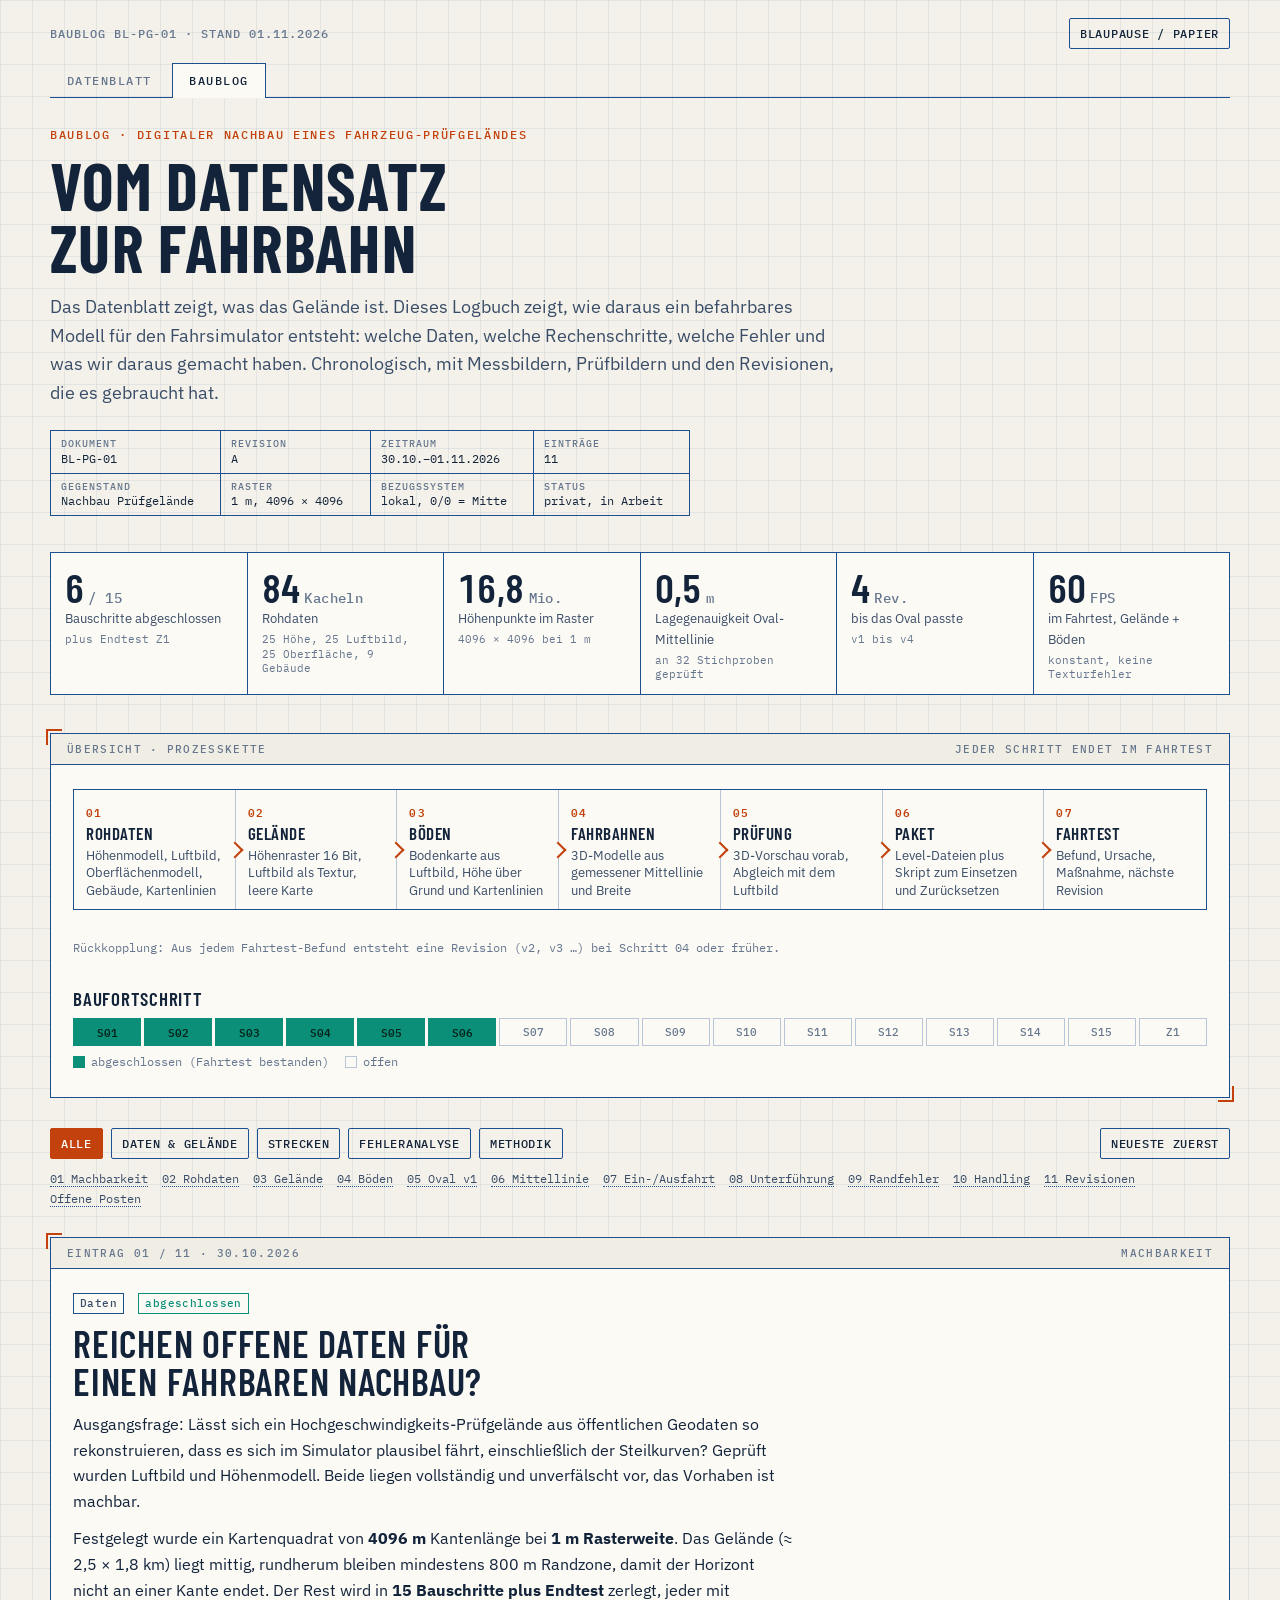
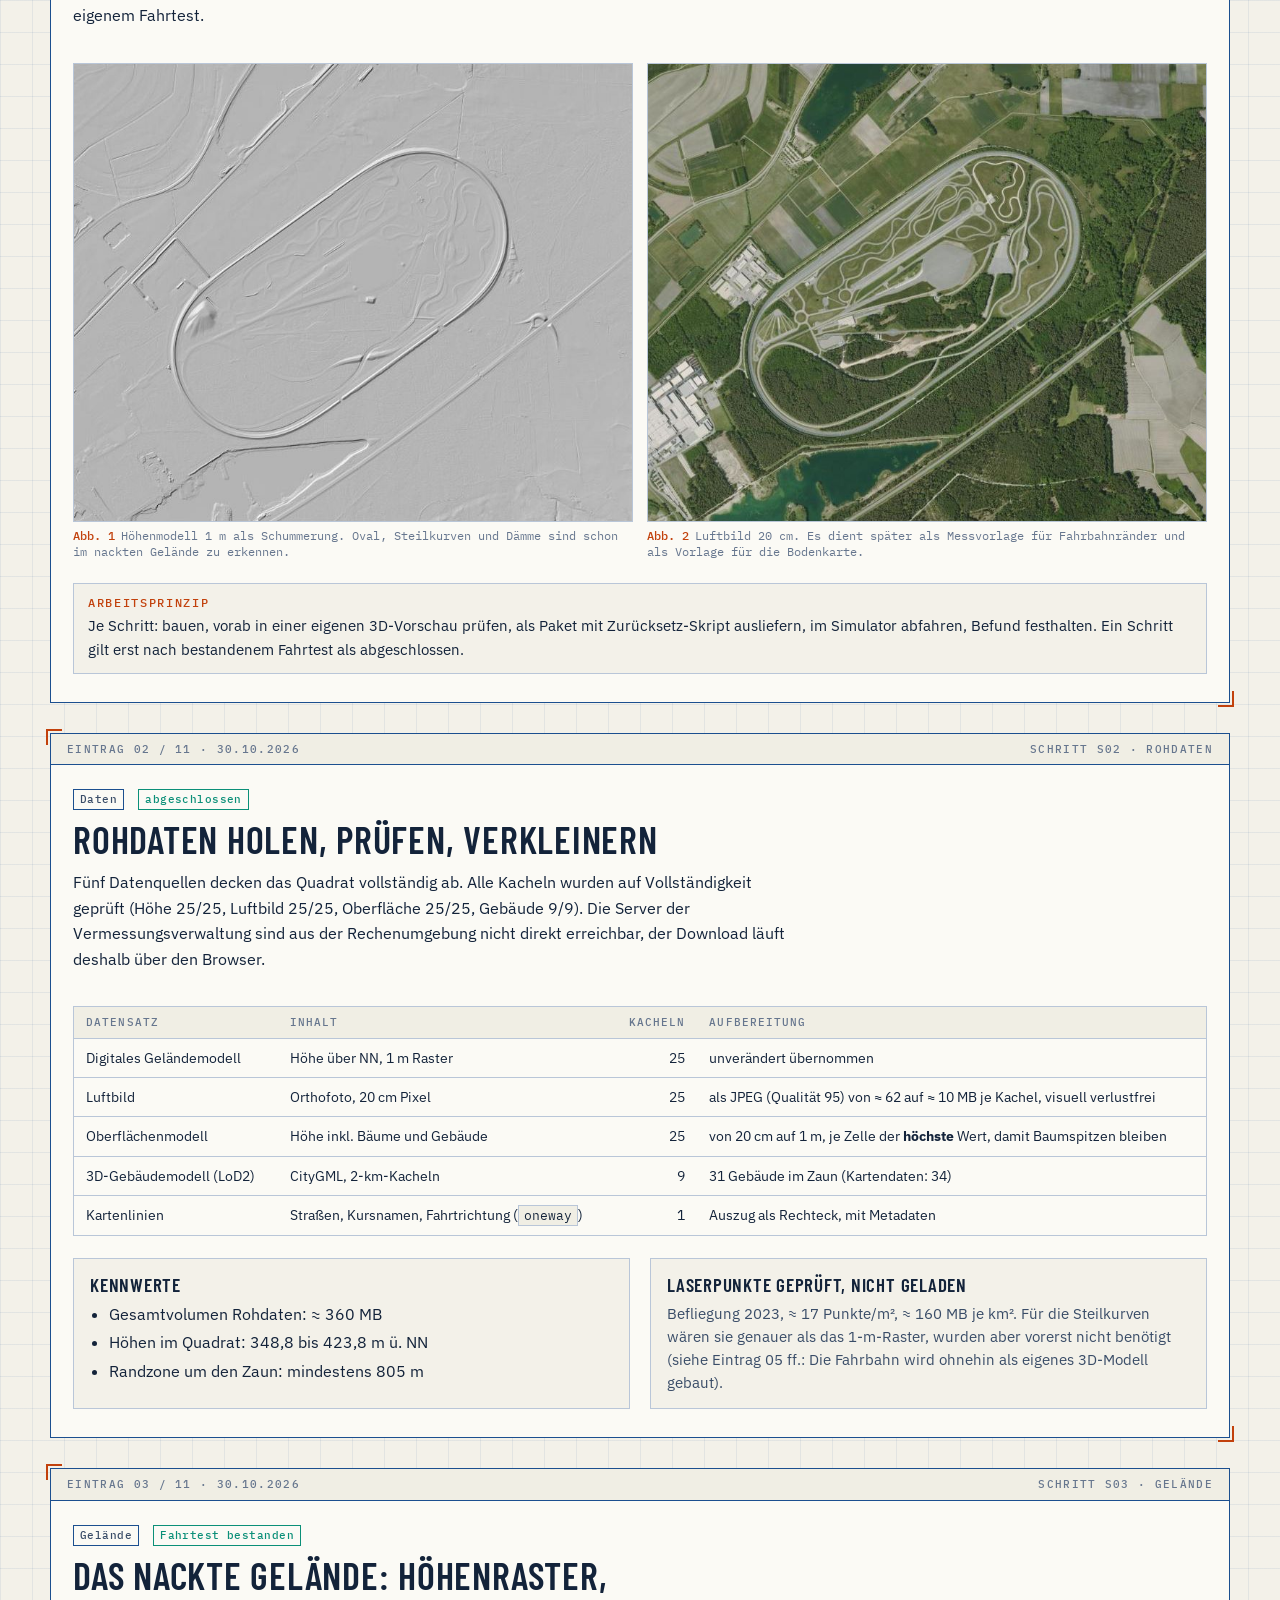
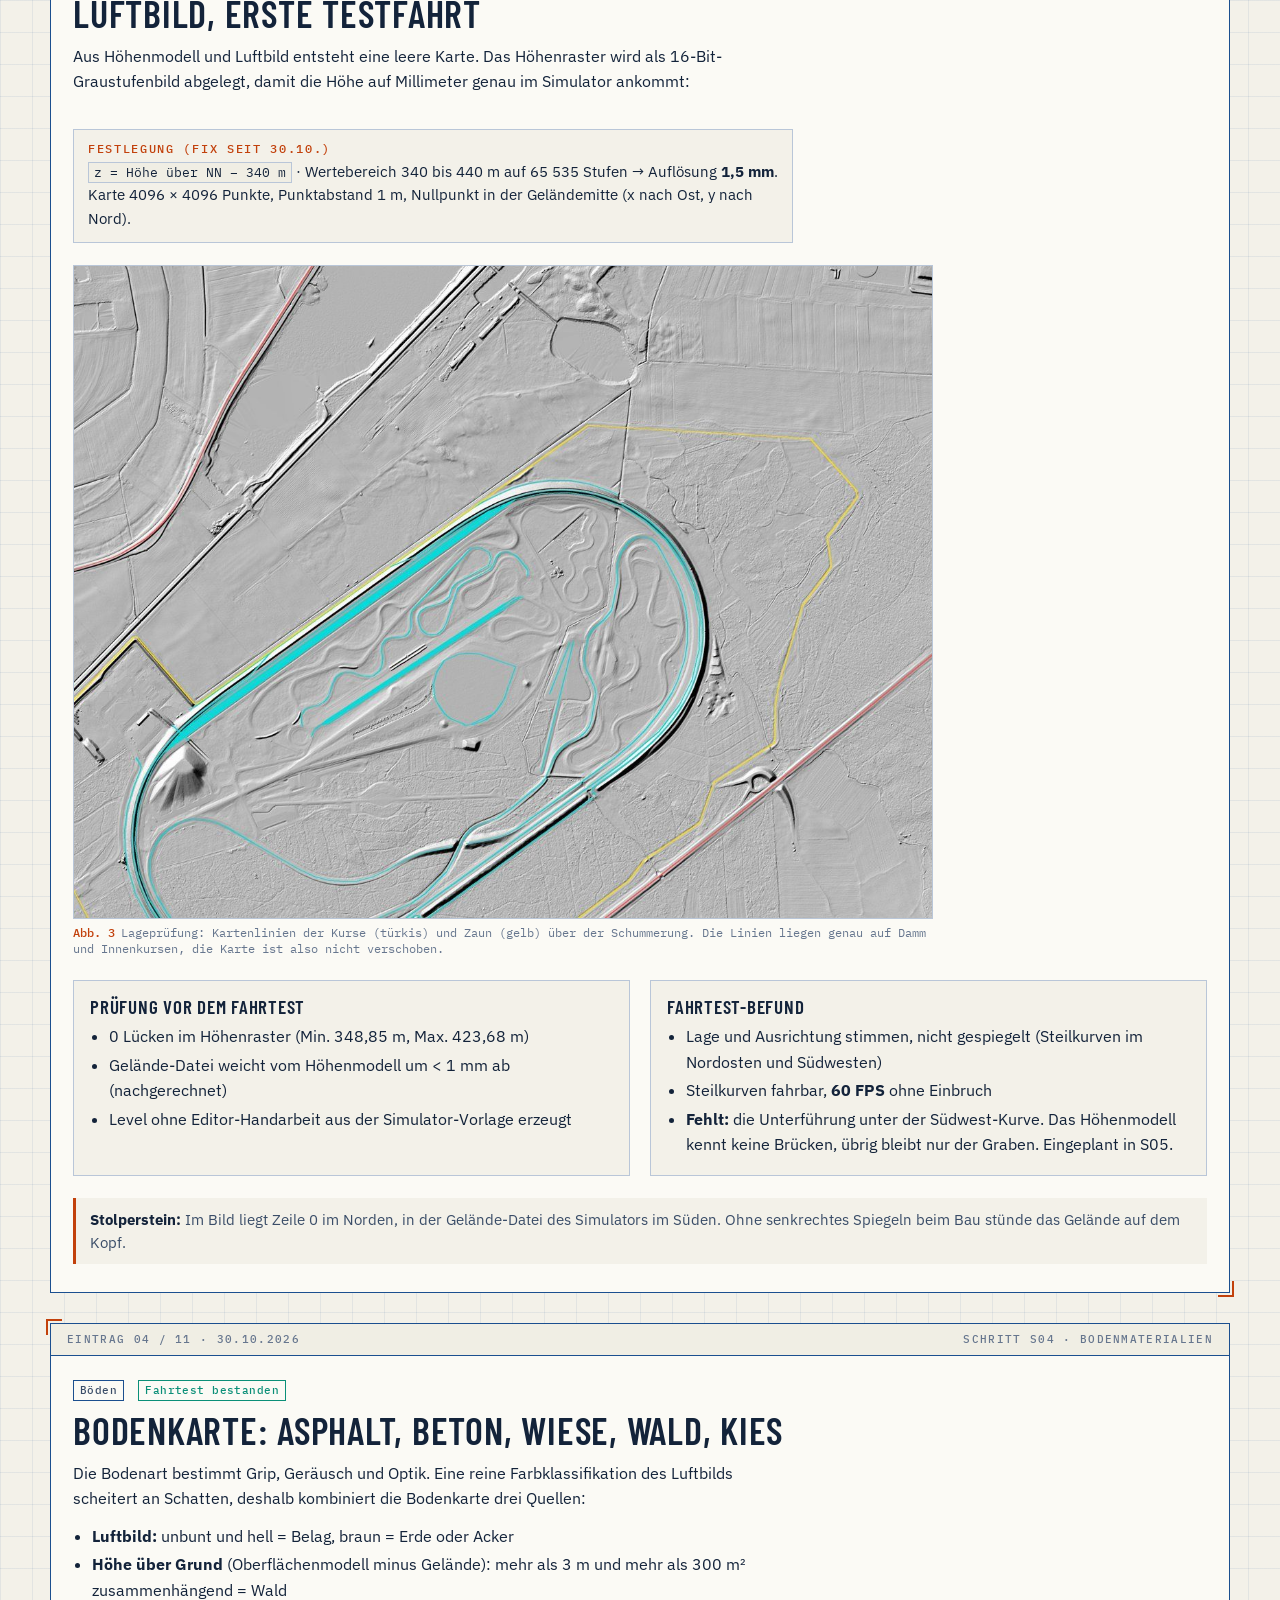
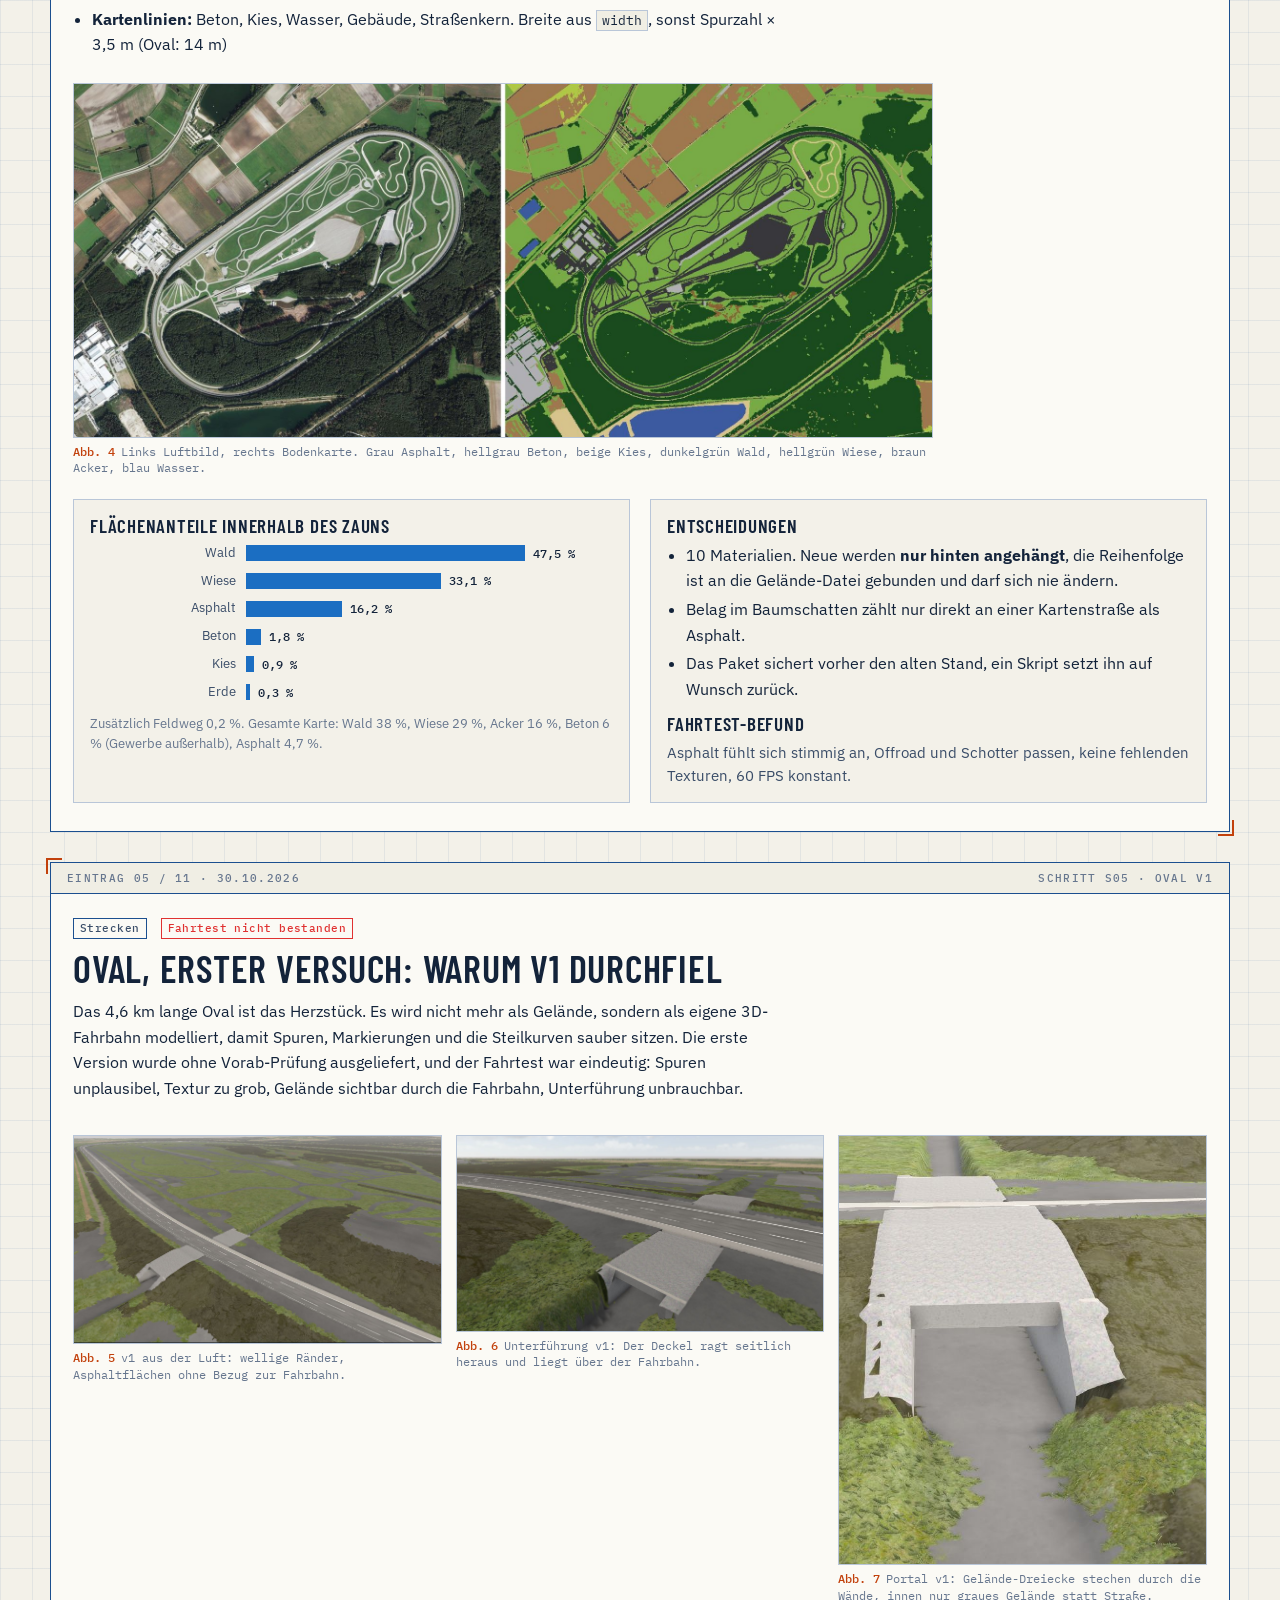
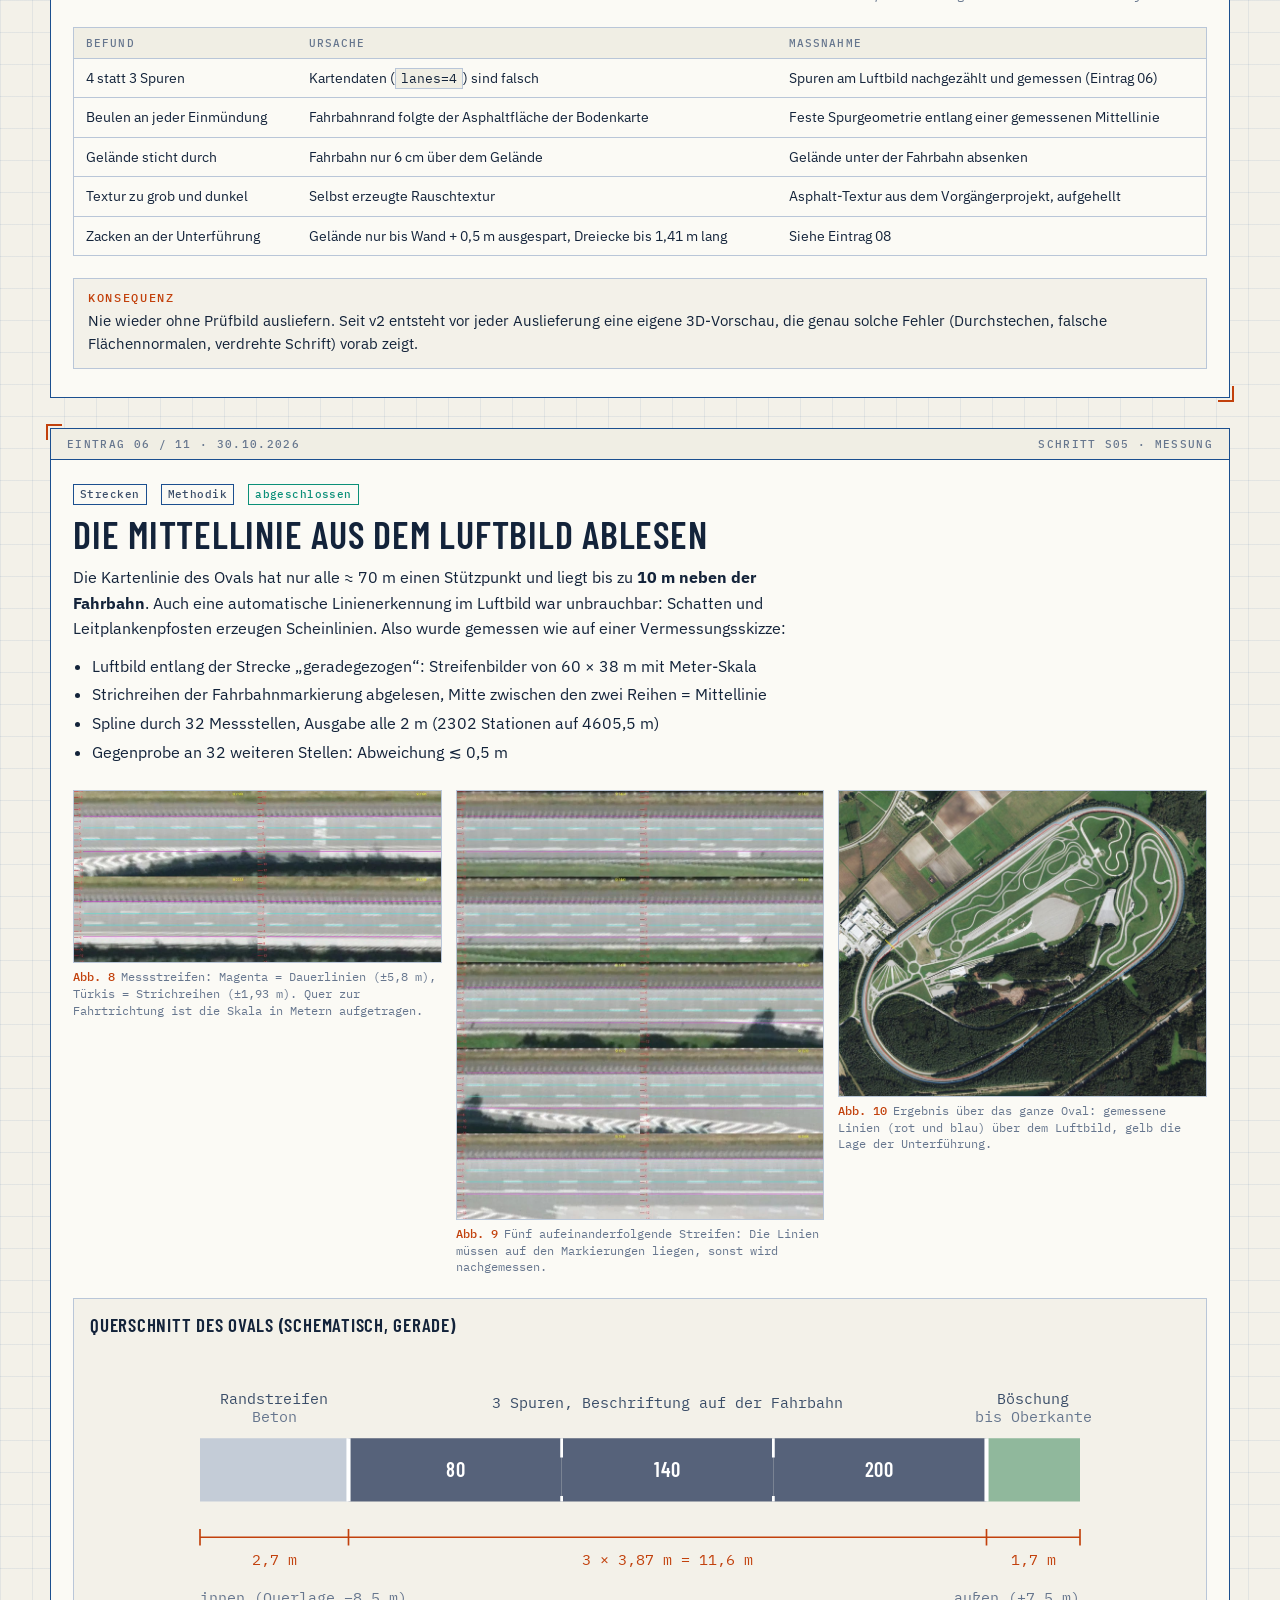
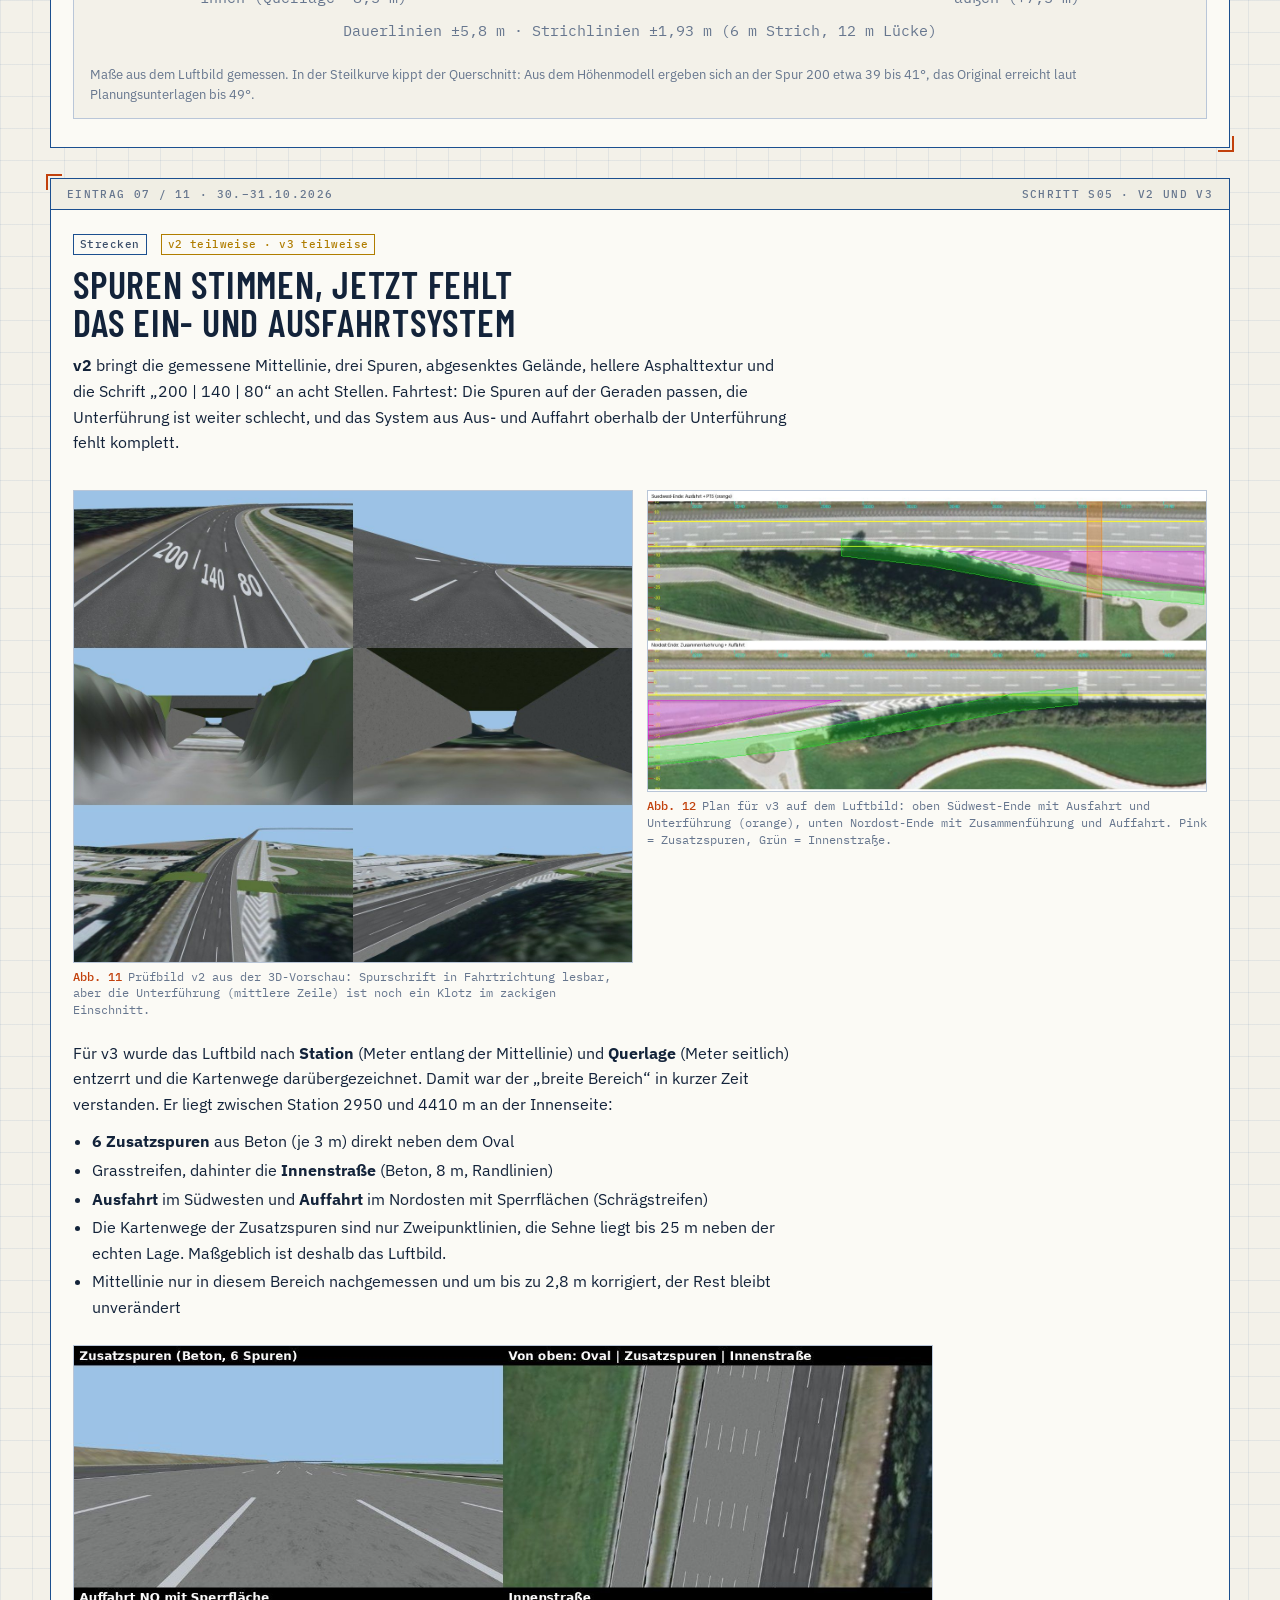
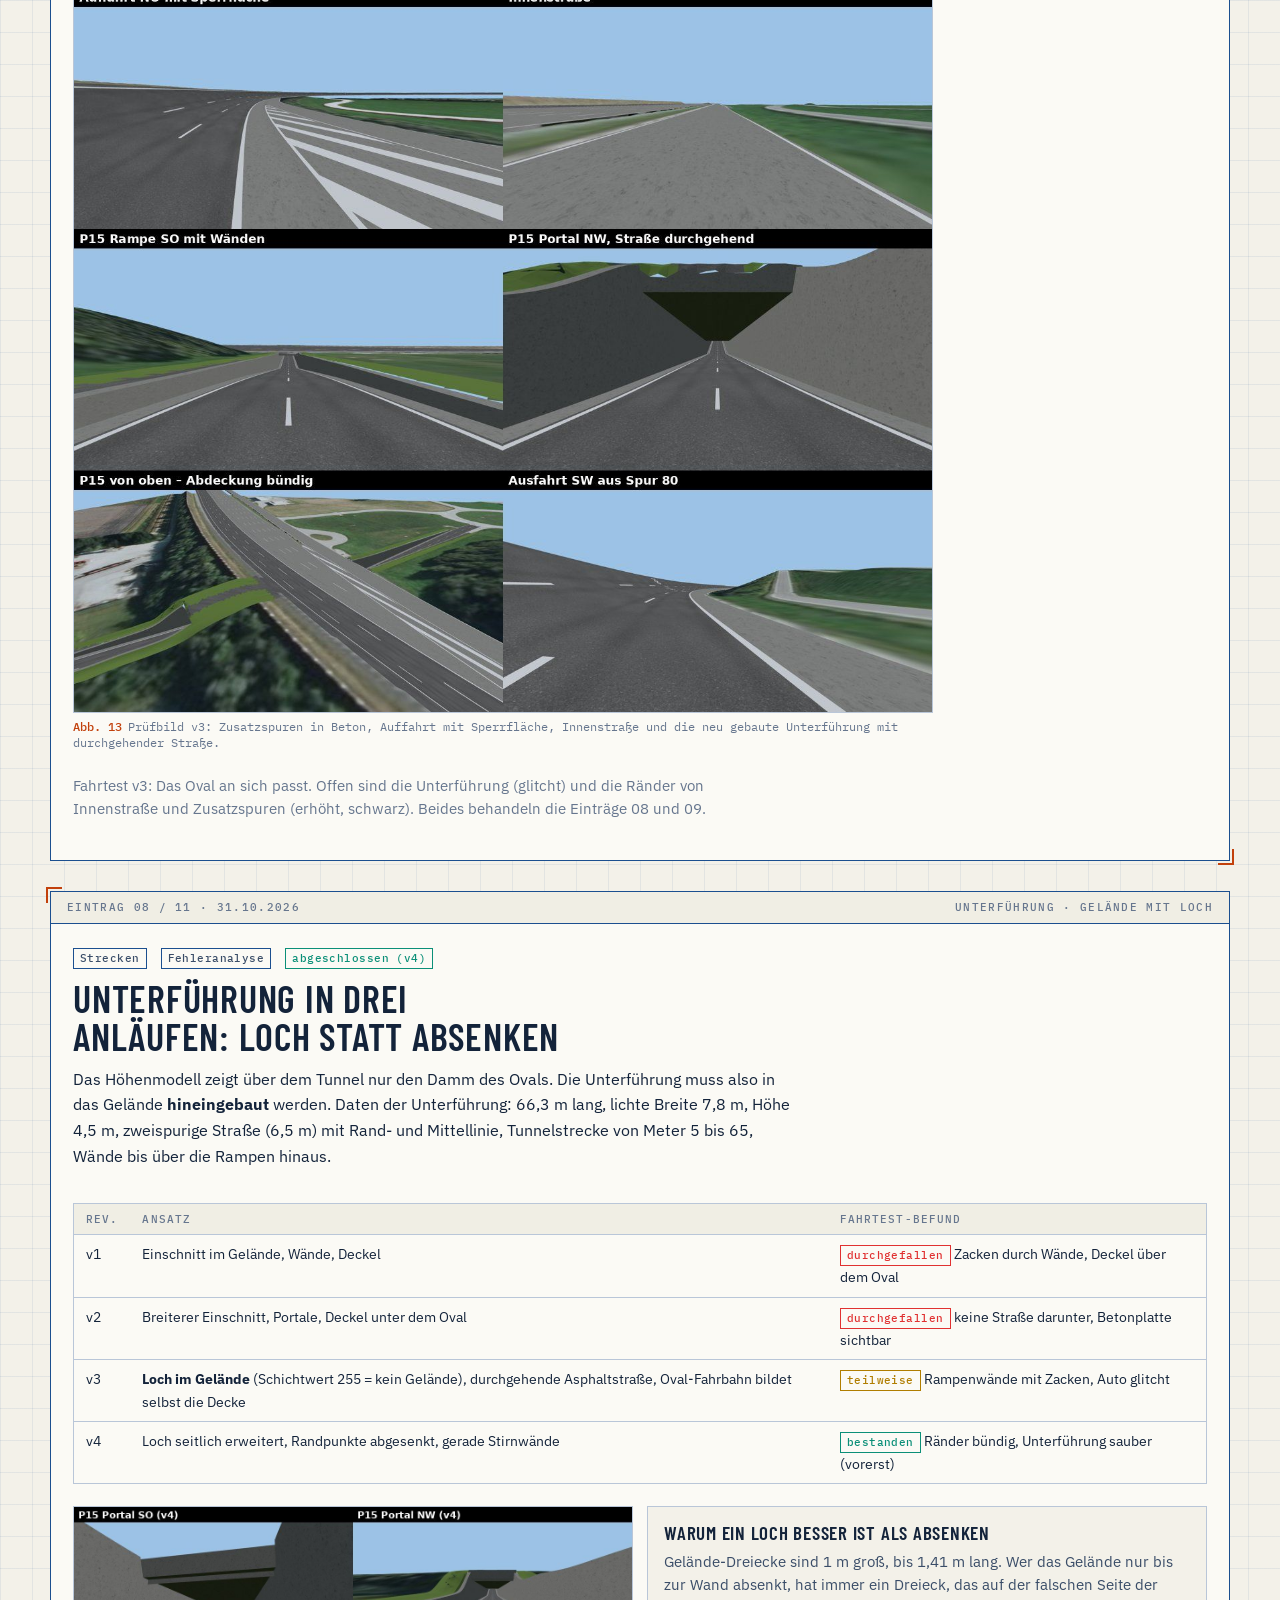
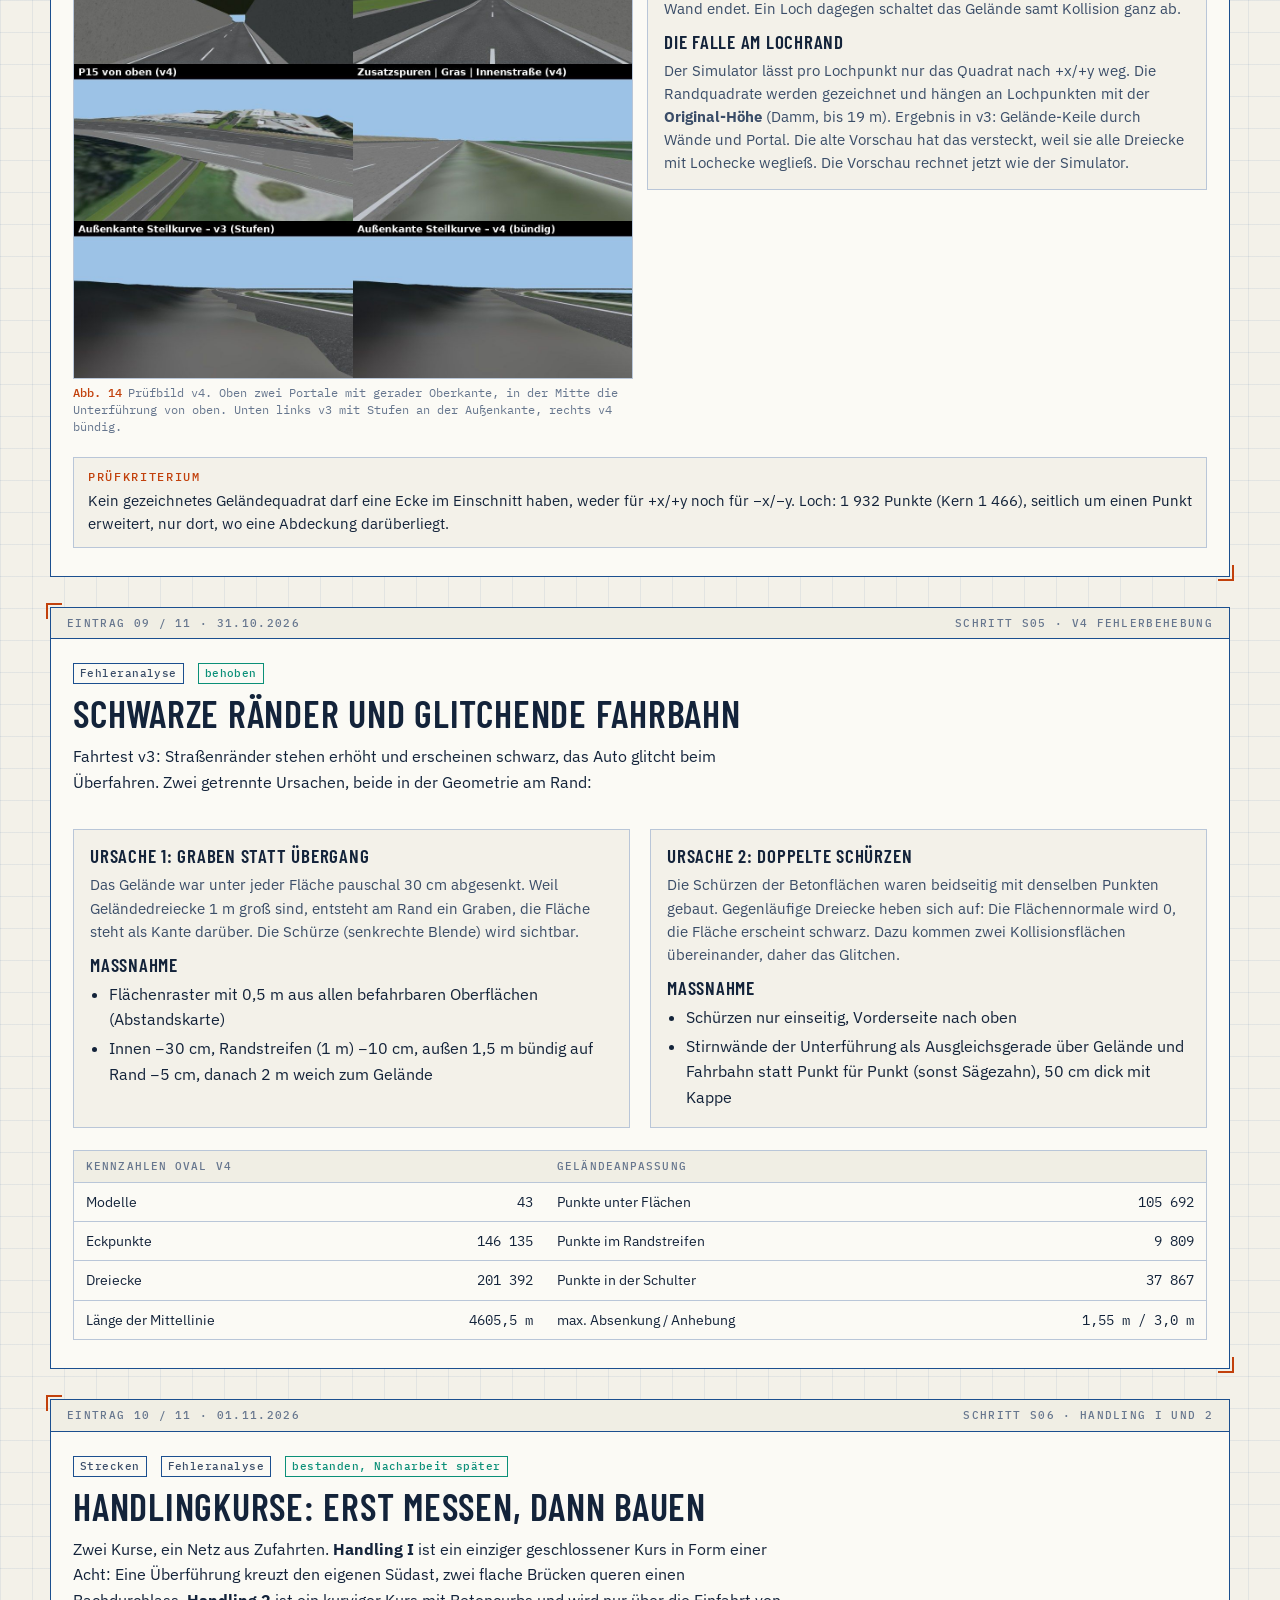
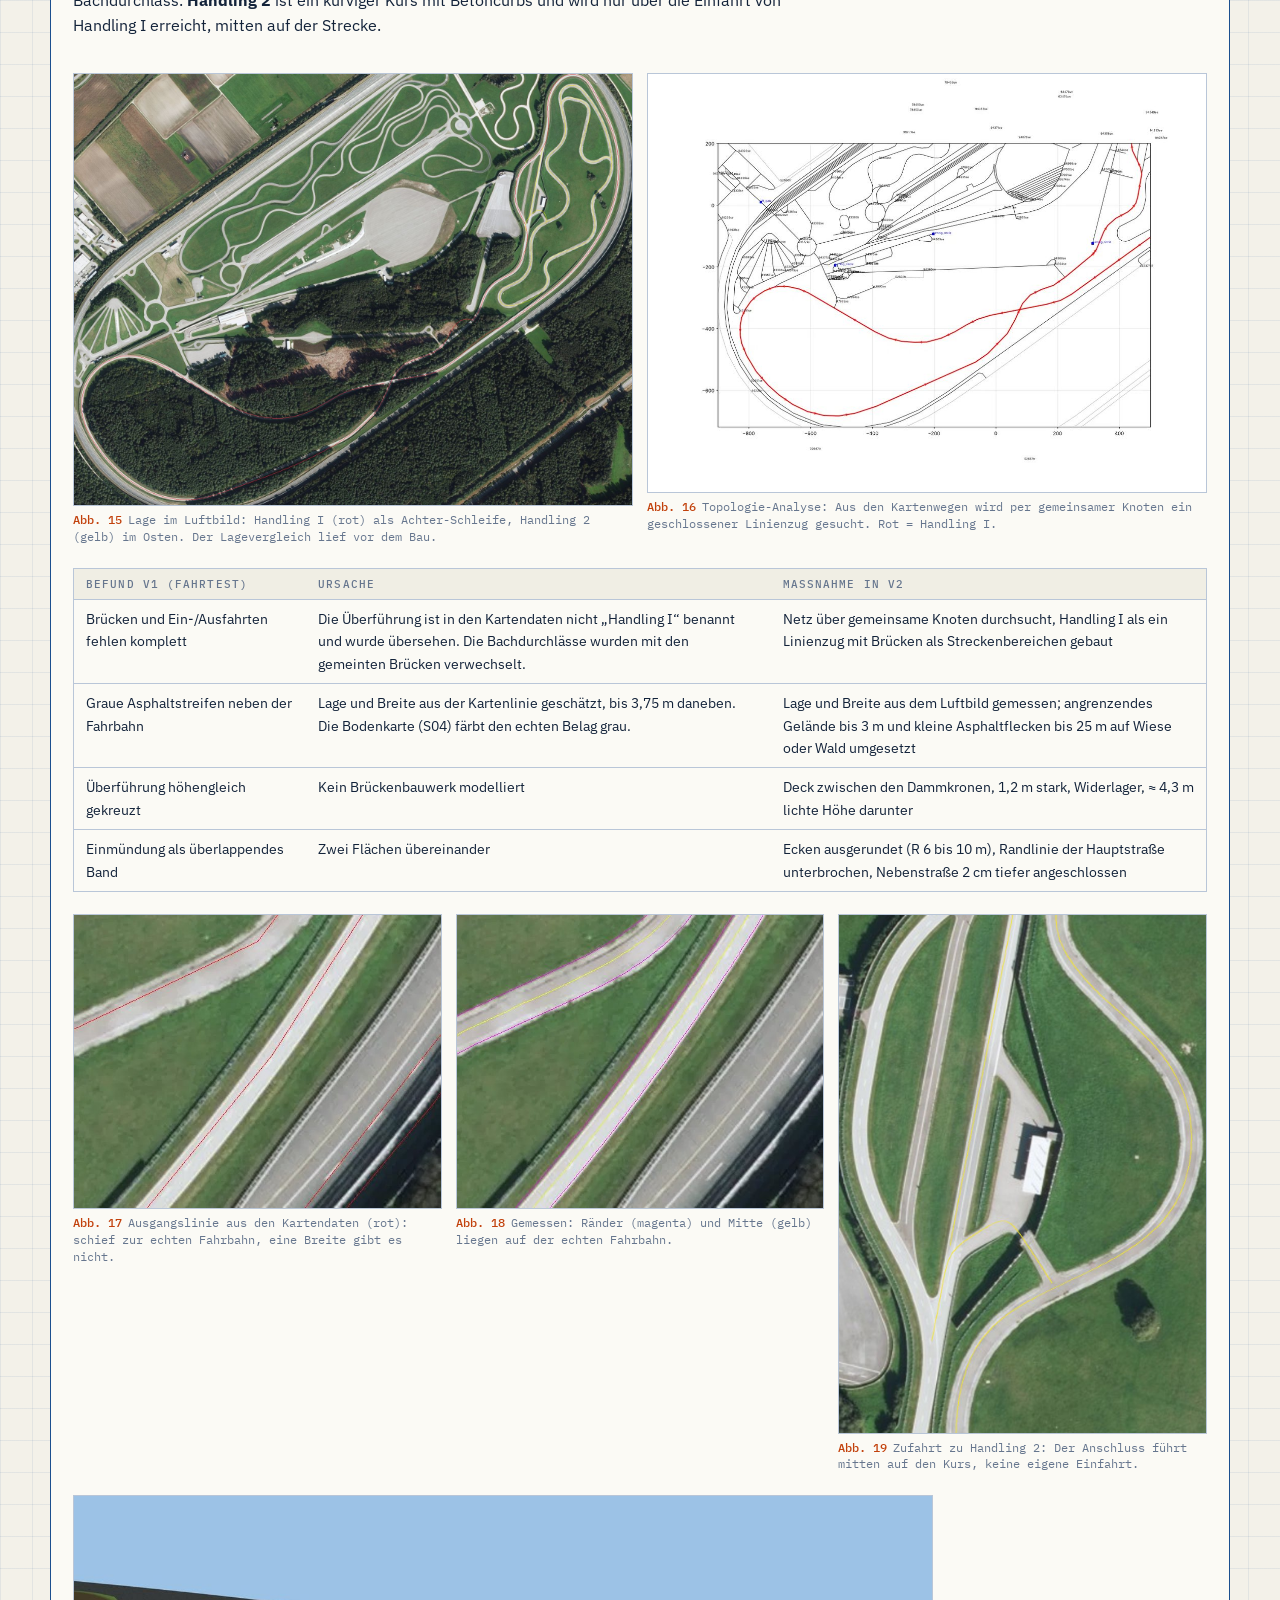
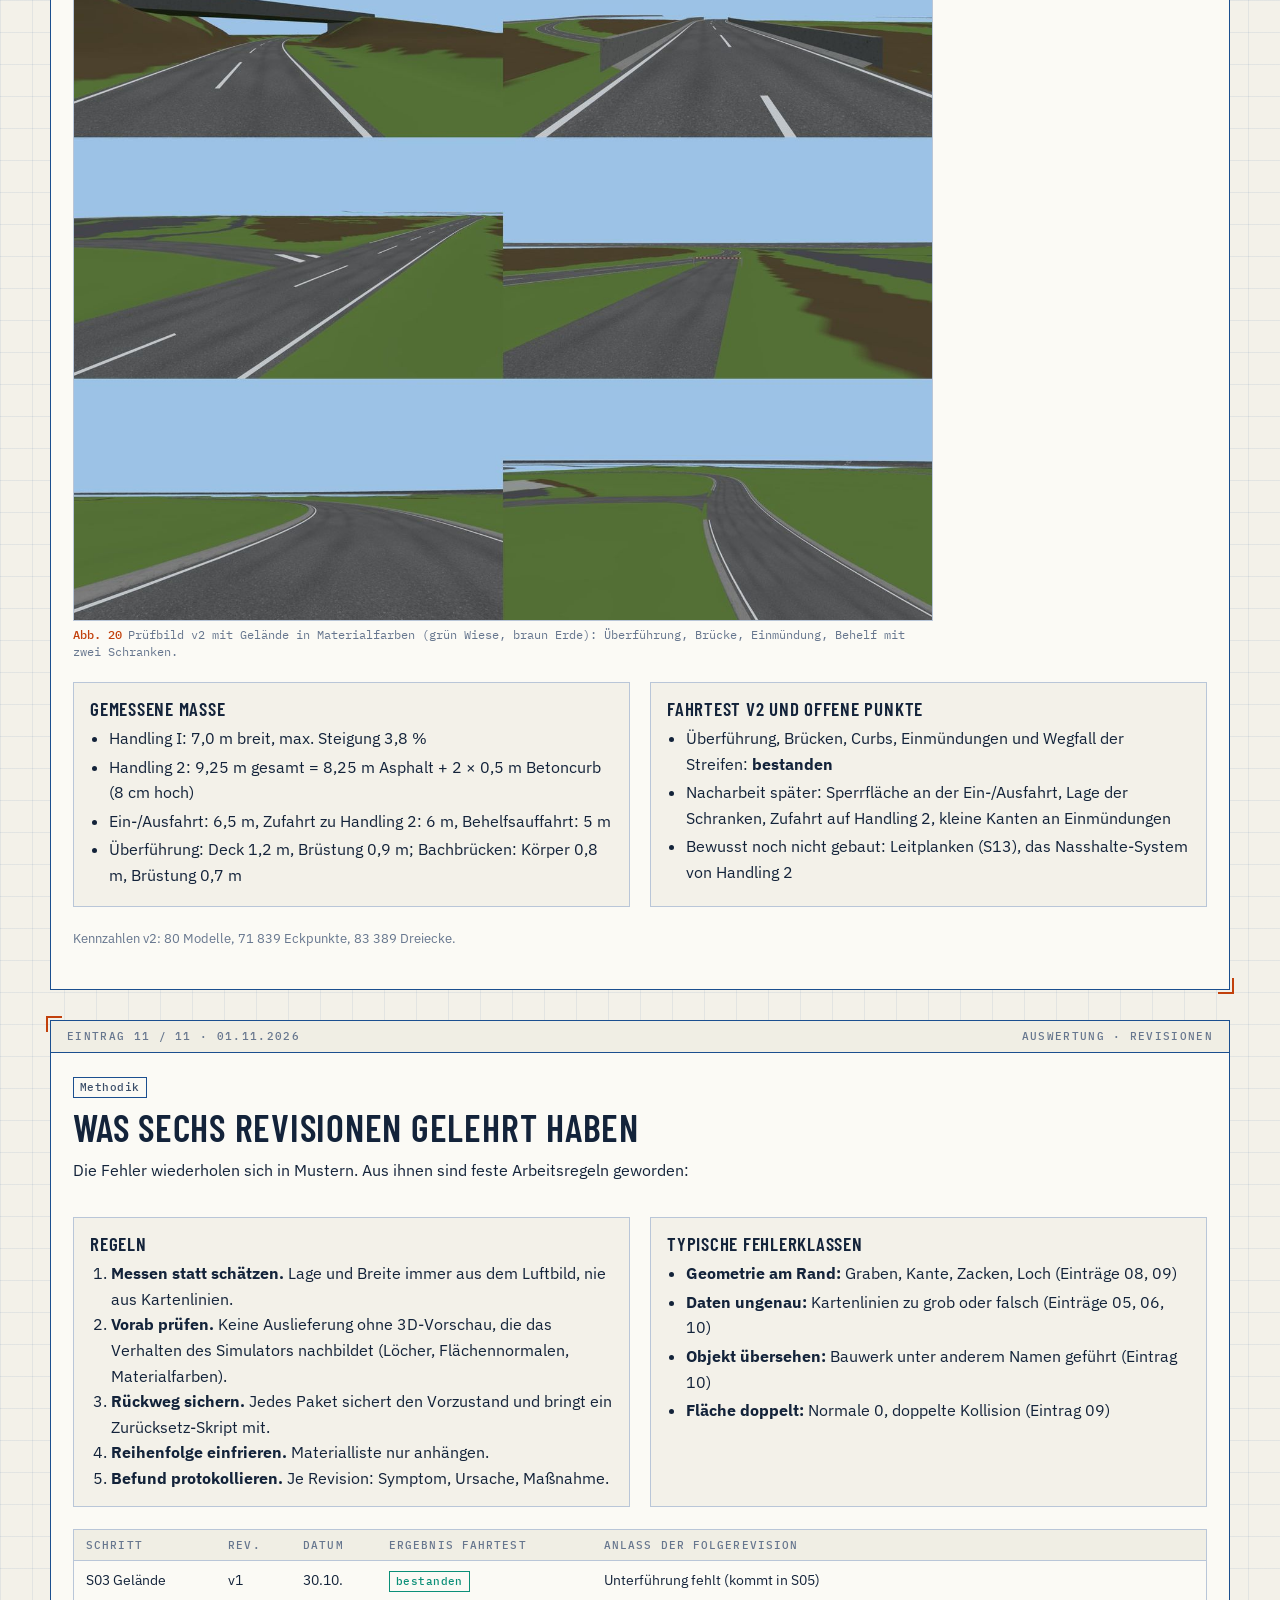
==== blog/index.html @ 2fa57f1a "BlogV1" ====
<!doctype html>
<html lang="de">
<head>
<meta charset="utf-8">
<meta name="viewport" content="width=device-width,initial-scale=1,viewport-fit=cover">
<title>Baublog · Prüfgelände in Daten</title>
<meta name="description" content="Baulogbuch zum digitalen Nachbau eines Fahrzeug-Prüfgeländes: Datenaufbereitung, Gelände, Fahrbahnen und die Fehlerbehebung Revision für Revision.">
<meta name="robots" content="noindex,nofollow">
<link rel="preconnect" href="https://fonts.googleapis.com">
<link rel="preconnect" href="https://fonts.gstatic.com" crossorigin>
<link rel="stylesheet" href="https://fonts.googleapis.com/css2?family=Barlow+Condensed:wght@500;600;700&family=IBM+Plex+Mono:wght@400;500;600&family=IBM+Plex+Sans:wght@400;500;600&display=swap">
<style>
:root{
  --bg:#0a1e3c; --panel:#0c2549; --panel2:#0f2d57; --ink:#e8f1ff; --ink2:#b3c8e8; --muted:#7f9cc6;
  --line:#2c5a99; --line2:#1d4274; --grid:rgba(120,170,255,.09); --accent:#ffb000; --accent-ink:#1a1200;
  --cy:#5ec8ff; --ok:#4fe3c1; --bad:#ff5a4f; --warn:#ffd166;
  --f-d:"Barlow Condensed","Arial Narrow",Arial,sans-serif; --f-b:"IBM Plex Sans",system-ui,-apple-system,"Segoe UI",sans-serif; --f-m:"IBM Plex Mono",ui-monospace,Menlo,Consolas,monospace;
  --asph:#3a4558; --beton:#8da0bd; --gras:#2f6b4f; --mark:#f2f6ff;
  color-scheme:dark;
}
@media (prefers-color-scheme:light){:root:not([data-theme="dark"]){
  --bg:#f3f1e9; --panel:#fbfaf5; --panel2:#f0eee4; --ink:#13233a; --ink2:#3a4d68; --muted:#66768e;
  --line:#1b4f8f; --line2:#b9c6d8; --grid:rgba(27,79,143,.08); --accent:#c2410c; --accent-ink:#fff;
  --cy:#1b6ec2; --ok:#0b8f78; --bad:#e03131; --warn:#b07d00;
  --asph:#56627a; --beton:#b5c0d2; --gras:#7fae8f; --mark:#fff; color-scheme:light}}
:root[data-theme="light"]{
  --bg:#f3f1e9; --panel:#fbfaf5; --panel2:#f0eee4; --ink:#13233a; --ink2:#3a4d68; --muted:#66768e;
  --line:#1b4f8f; --line2:#b9c6d8; --grid:rgba(27,79,143,.08); --accent:#c2410c; --accent-ink:#fff;
  --cy:#1b6ec2; --ok:#0b8f78; --bad:#e03131; --warn:#b07d00;
  --asph:#56627a; --beton:#b5c0d2; --gras:#7fae8f; --mark:#fff; color-scheme:light}
*{box-sizing:border-box}
html{scroll-behavior:smooth;scroll-padding-top:16px}
body{margin:0;background:var(--bg);color:var(--ink);font:16px/1.6 var(--f-b);
  background-image:linear-gradient(var(--grid) 1px,transparent 1px),linear-gradient(90deg,var(--grid) 1px,transparent 1px);background-size:32px 32px;
  padding:0 max(16px,env(safe-area-inset-right)) 72px max(16px,env(safe-area-inset-left))}
.wrap{max-width:1180px;margin:0 auto}
a{color:var(--cy)}
h1,h2,h3{font-family:var(--f-d);text-transform:uppercase;letter-spacing:.02em;margin:0;text-wrap:balance}
h1{font-weight:700;font-size:clamp(34px,5.2vw,76px);line-height:.92}
h2{font-weight:600;font-size:clamp(26px,3.6vw,38px);line-height:1}
h3{font-weight:600;font-size:19px;line-height:1.1;letter-spacing:.04em}
p{margin:0 0 12px} .col{max-width:72ch}
.mono{font-family:var(--f-m)} .muted{color:var(--muted)}
.eyebrow{font:500 12px/1.2 var(--f-m);letter-spacing:.14em;text-transform:uppercase;color:var(--accent)}
code{font:13px var(--f-m);background:var(--panel2);border:1px solid var(--line2);padding:1px 5px}
/* Kopf */
.top{display:flex;justify-content:space-between;align-items:center;gap:12px;padding-top:18px;font:500 12px var(--f-m);letter-spacing:.08em;text-transform:uppercase;color:var(--muted)}
.btn{font:500 12px var(--f-m);letter-spacing:.06em;text-transform:uppercase;color:var(--ink);background:transparent;border:1px solid var(--line);padding:7px 10px;cursor:pointer;border-radius:2px}
.btn:hover{background:var(--panel2)} .btn[aria-pressed="true"]{background:var(--accent);color:var(--accent-ink);border-color:var(--accent)}
.tabs{display:flex;gap:4px;margin-top:14px;border-bottom:1px solid var(--line)}
.tabs a{font:500 12px/1 var(--f-m);letter-spacing:.12em;text-transform:uppercase;color:var(--muted);text-decoration:none;padding:11px 16px;border:1px solid transparent;border-bottom:0;margin-bottom:-1px}
.tabs a:hover{color:var(--ink)} .tabs a[aria-current="page"]{color:var(--ink);background:var(--panel);border-color:var(--line)}
.hero{padding-block:30px 8px;display:grid;gap:18px}
.lead{font-size:18px;color:var(--ink2);margin-top:16px}
.tb{display:grid;grid-template-columns:repeat(4,auto);border:1px solid var(--line);margin-top:22px;font:12px/1.35 var(--f-m);max-width:640px}
.tb div{padding:6px 10px;border-right:1px solid var(--line);border-bottom:1px solid var(--line)}
.tb div:nth-child(4n){border-right:0} .tb div:nth-last-child(-n+4){border-bottom:0}
.tb b{display:block;font-weight:500;font-size:10px;color:var(--muted);letter-spacing:.1em;text-transform:uppercase}
.kpis{display:grid;grid-template-columns:repeat(auto-fit,minmax(170px,1fr));gap:1px;background:var(--line);border:1px solid var(--line);margin-top:18px}
.kpi{background:var(--panel);padding:14px 14px 12px;display:grid;gap:2px;align-content:start}
.kpi b{font:600 40px/1 var(--f-d);letter-spacing:.01em;font-variant-numeric:tabular-nums}
.kpi b i{font:500 14px var(--f-m);font-style:normal;color:var(--muted);margin-left:4px}
.kpi span{font-size:13px;color:var(--ink2)} .kpi small{font:11px/1.3 var(--f-m);color:var(--muted)}
/* Blatt */
.sheet{border:1px solid var(--line);background:var(--panel);margin-top:30px;position:relative}
.sheet::before,.sheet::after{content:"";position:absolute;width:14px;height:14px;border:2px solid var(--accent);pointer-events:none}
.sheet::before{left:-5px;top:-5px;border-right:0;border-bottom:0}.sheet::after{right:-5px;bottom:-5px;border-left:0;border-top:0}
.sh{display:flex;justify-content:space-between;gap:12px;padding:8px 16px;border-bottom:1px solid var(--line);font:500 11px/1.3 var(--f-m);letter-spacing:.12em;text-transform:uppercase;color:var(--muted);background:var(--panel2)}
.sb{padding:24px 22px 28px;display:grid;gap:22px}
.sb>*{min-width:0}
.card{border:1px solid var(--line2);background:var(--bg);padding:16px 16px 14px;min-width:0}
.card h3{margin-bottom:6px}
.col h2+p{margin-top:12px}
.col>.meta+h2{margin-bottom:12px}
.grid2{display:grid;grid-template-columns:repeat(auto-fit,minmax(min(100%,420px),1fr));gap:20px}
.grid2>*{min-width:0}
/* Prozesskette */
.pipe{display:grid;grid-template-columns:repeat(7,1fr);gap:0;border:1px solid var(--line);background:var(--panel)}
.pipe div{padding:12px 12px 10px;border-right:1px solid var(--line2);position:relative;font-size:13px;color:var(--ink2);line-height:1.35}
.pipe div:last-child{border-right:0}
.pipe b{display:block;font:600 11px var(--f-m);letter-spacing:.12em;color:var(--accent);margin-bottom:4px}
.pipe strong{display:block;font:600 17px/1.05 var(--f-d);text-transform:uppercase;letter-spacing:.03em;color:var(--ink);margin-bottom:4px}
.pipe div:not(:last-child)::after{content:"";position:absolute;right:-6px;top:50%;width:10px;height:10px;border-top:2px solid var(--accent);border-right:2px solid var(--accent);transform:translateY(-50%) rotate(45deg);background:var(--panel);z-index:1}
.loop{font:11.5px var(--f-m);color:var(--muted);margin-top:8px}
/* Fortschritt */
.prog{display:grid;grid-template-columns:repeat(16,1fr);gap:3px}
.prog span{font:500 10.5px/1 var(--f-m);text-align:center;padding:8px 0 7px;border:1px solid var(--line2);color:var(--muted);background:var(--bg)}
.prog span.done{background:var(--ok);color:#06231c;border-color:var(--ok);font-weight:600}
.prog span.open{background:transparent}
.legend{display:flex;gap:16px;flex-wrap:wrap;font:11.5px var(--f-m);color:var(--muted);margin-top:8px}
.legend i{display:inline-block;width:12px;height:12px;vertical-align:-2px;margin-right:6px;border:1px solid var(--line2)}
/* Filter */
.bar{display:flex;flex-wrap:wrap;gap:8px;align-items:center;justify-content:space-between;margin-top:30px}
.chips{display:flex;flex-wrap:wrap;gap:8px}
.toc{display:flex;flex-wrap:wrap;gap:4px 14px;font:12px var(--f-m);margin-top:12px}
.toc a{color:var(--ink2);text-decoration:none;border-bottom:1px dotted var(--line)} .toc a:hover{color:var(--accent)}
/* Log */
.log{display:flex;flex-direction:column} .log.rev{flex-direction:column-reverse}
.entry[hidden]{display:none}
.meta{display:flex;flex-wrap:wrap;gap:8px 14px;align-items:center;font:12px var(--f-m);color:var(--muted)}
.tag{display:inline-block;font:500 11px/1 var(--f-m);padding:4px 6px;border:1px solid var(--line);color:var(--ink2);letter-spacing:.04em}
.tag.ok{border-color:var(--ok);color:var(--ok)} .tag.bad{border-color:var(--bad);color:var(--bad)} .tag.warn{border-color:var(--warn);color:var(--warn)} .tag.open{border-style:dashed}
.figs{display:grid;gap:14px;grid-template-columns:repeat(auto-fit,minmax(min(100%,300px),1fr));align-items:start}
.figs.two{grid-template-columns:repeat(auto-fit,minmax(min(100%,380px),1fr))}
.figs.one{grid-template-columns:minmax(0,860px)}
figure{margin:0;min-width:0}
figure img{display:block;width:100%;height:auto;border:1px solid var(--line2);background:var(--panel2);cursor:zoom-in}
figure.tall img{max-height:430px;object-fit:cover;object-position:top}
figcaption{font:11.5px/1.45 var(--f-m);color:var(--muted);margin-top:6px}
figcaption b{color:var(--accent);font-weight:500;margin-right:6px}
.note{border-left:3px solid var(--accent);background:var(--bg);padding:10px 14px;font-size:14.5px;color:var(--ink2)}
.note b{color:var(--ink)}
.rule{border:1px solid var(--line2);background:var(--bg);padding:12px 14px;font-size:14.5px}
.rule .eyebrow{display:block;margin-bottom:4px}
.tablewrap{overflow-x:auto;border:1px solid var(--line2)}
table{border-collapse:collapse;width:100%;font-size:14px;min-width:620px}
th,td{text-align:left;padding:8px 12px;border-bottom:1px solid var(--line2);vertical-align:top}
th{font:500 11px/1.3 var(--f-m);letter-spacing:.1em;text-transform:uppercase;color:var(--muted);background:var(--panel2);white-space:nowrap}
td.n{font-family:var(--f-m);font-variant-numeric:tabular-nums;text-align:right;white-space:nowrap} th.n{text-align:right}
tr:last-child td{border-bottom:0}
ul.t{margin:0;padding-left:1.2em} ul.t li{margin:3px 0}
.hb{display:grid;gap:7px}
.hbr{display:grid;grid-template-columns:minmax(90px,28%) 1fr;gap:10px;align-items:center;font-size:13px}
.hbk{color:var(--ink2);text-align:right}
.hbt{display:flex;align-items:center;gap:8px;min-width:0}
.hbb{display:block;height:16px;background:var(--cy);flex:0 0 auto}
.hbv{font:500 12px var(--f-m);color:var(--ink);white-space:nowrap}
.xs{width:100%;height:auto;display:block}
.xs text{font:11px var(--f-m);fill:var(--ink2)} .xs .d{fill:var(--muted)} .xs .big{font:600 15px var(--f-d);fill:var(--ink);letter-spacing:.04em}
.xs .ln{stroke:var(--line);stroke-width:1} .xs .dim{stroke:var(--accent);stroke-width:1.2;fill:none}
.xs .dt{fill:var(--accent)}
footer{margin-top:34px;font-size:13px;color:var(--muted);max-width:90ch} footer p{margin-bottom:8px}
/* Lightbox */
.lb{position:fixed;inset:0;background:rgba(3,10,22,.92);display:none;align-items:center;justify-content:center;z-index:100;padding:20px;flex-direction:column;gap:10px}
.lb.on{display:flex} .lb img{max-width:100%;max-height:calc(100vh - 90px);border:1px solid var(--line);cursor:zoom-out}
.lb p{font:12px var(--f-m);color:#b3c8e8;margin:0;max-width:90ch;text-align:center}
@media (max-width:980px){.pipe{grid-template-columns:repeat(2,1fr)}.pipe div{border-bottom:1px solid var(--line2)}.pipe div:nth-child(2n){border-right:0}.pipe div::after{display:none!important}.prog{grid-template-columns:repeat(8,1fr)}}
@media (max-width:860px){.tb{grid-template-columns:repeat(2,auto)}.tb div:nth-child(4n){border-right:1px solid var(--line)}.tb div:nth-child(2n){border-right:0}.tb div:nth-last-child(-n+4){border-bottom:1px solid var(--line)}.tb div:nth-last-child(-n+2){border-bottom:0}}
@media (max-width:520px){.sb{padding:18px 14px 22px}.kpi b{font-size:32px}.sh{flex-direction:column;gap:2px}.pipe{grid-template-columns:1fr}.pipe div{border-right:0}.hbr{grid-template-columns:90px 1fr}}
</style>
</head>
<body>
<div class="wrap">
<div class="top"><span>Baublog BL-PG-01 · Stand 01.11.2026</span><button class="btn" id="themebtn" type="button" aria-label="Darstellung wechseln">Blaupause / Papier</button></div>
<nav class="tabs" aria-label="Bereiche"><a href="../">Datenblatt</a><a href="./" aria-current="page">Baublog</a></nav>

<header class="hero">
  <div>
    <div class="eyebrow">Baublog · Digitaler Nachbau eines Fahrzeug-Prüfgeländes</div>
    <h1 style="margin:12px 0 0">Vom Datensatz<br>zur Fahrbahn</h1>
    <p class="lead col">Das Datenblatt zeigt, was das Gelände ist. Dieses Logbuch zeigt, wie daraus ein befahrbares Modell für den Fahrsimulator entsteht: welche Daten, welche Rechenschritte, welche Fehler und was wir daraus gemacht haben. Chronologisch, mit Messbildern, Prüfbildern und den Revisionen, die es gebraucht hat.</p>
    <div class="tb" aria-label="Schriftfeld">
      <div><b>Dokument</b>BL-PG-01</div><div><b>Revision</b>A</div><div><b>Zeitraum</b>30.10.–01.11.2026</div><div><b>Einträge</b>11</div>
      <div><b>Gegenstand</b>Nachbau Prüfgelände</div><div><b>Raster</b>1 m, 4096 × 4096</div><div><b>Bezugssystem</b>lokal, 0/0 = Mitte</div><div><b>Status</b>privat, in Arbeit</div>
    </div>
  </div>
  <div class="kpis">
    <div class="kpi"><b>6<i>/ 15</i></b><span>Bauschritte abgeschlossen</span><small>plus Endtest Z1</small></div>
    <div class="kpi"><b>84<i>Kacheln</i></b><span>Rohdaten</span><small>25 Höhe, 25 Luftbild, 25 Oberfläche, 9 Gebäude</small></div>
    <div class="kpi"><b>16,8<i>Mio.</i></b><span>Höhenpunkte im Raster</span><small>4096 × 4096 bei 1 m</small></div>
    <div class="kpi"><b>0,5<i>m</i></b><span>Lagegenauigkeit Oval-Mittellinie</span><small>an 32 Stichproben geprüft</small></div>
    <div class="kpi"><b>4<i>Rev.</i></b><span>bis das Oval passte</span><small>v1 bis v4</small></div>
    <div class="kpi"><b>60<i>FPS</i></b><span>im Fahrtest, Gelände + Böden</span><small>konstant, keine Texturfehler</small></div>
  </div>
</header>

<section class="sheet" aria-label="Prozesskette"><div class="sh"><span>Übersicht · Prozesskette</span><span>jeder Schritt endet im Fahrtest</span></div>
<div class="sb">
  <div class="pipe">
    <div><b>01</b><strong>Rohdaten</strong>Höhenmodell, Luftbild, Oberflächenmodell, Gebäude, Kartenlinien</div>
    <div><b>02</b><strong>Gelände</strong>Höhenraster 16 Bit, Luftbild als Textur, leere Karte</div>
    <div><b>03</b><strong>Böden</strong>Bodenkarte aus Luftbild, Höhe über Grund und Kartenlinien</div>
    <div><b>04</b><strong>Fahrbahnen</strong>3D-Modelle aus gemessener Mittellinie und Breite</div>
    <div><b>05</b><strong>Prüfung</strong>3D-Vorschau vorab, Abgleich mit dem Luftbild</div>
    <div><b>06</b><strong>Paket</strong>Level-Dateien plus Skript zum Einsetzen und Zurücksetzen</div>
    <div><b>07</b><strong>Fahrtest</strong>Befund, Ursache, Maßnahme, nächste Revision</div>
  </div>
  <p class="loop">Rückkopplung: Aus jedem Fahrtest-Befund entsteht eine Revision (v2, v3 …) bei Schritt 04 oder früher.</p>
  <div>
    <h3 style="margin-bottom:8px">Baufortschritt</h3>
    <div class="prog" aria-label="Fortschritt der Bauschritte">
      <span class="done" title="S01 Projekt anlegen und Kartengröße festlegen">S01</span><span class="done" title="S02 Arbeitsordner anlegen und Geodaten herunterladen">S02</span><span class="done" title="S03 Gelände, Luftbild und leere Karte">S03</span><span class="done" title="S04 Bodenmaterialien">S04</span><span class="done" title="S05 Oval mit Steilkurven">S05</span><span class="done" title="S06 Handling I und Handling 2">S06</span>
      <span class="open" title="S07 Multifunktion, Kies-Kurs und übrige Innenkurse">S07</span><span class="open" title="S08 Kuhfladen-Kurse klein und groß">S08</span><span class="open" title="S09 Zustandsspuren">S09</span><span class="open" title="S10 SKS1 und SKS2">S10</span><span class="open" title="S11 Steigungshügel">S11</span><span class="open" title="S12 Dynamikfläche, Wartungswege, Pforte und Einfahrt">S12</span><span class="open" title="S13 Wald, Bäume, Sichtschutz und Ausstattung">S13</span><span class="open" title="S14 Gebäude als schlichte Platzhalter">S14</span><span class="open" title="S15 KI-Wege, Spawnpunkte und Fahrtrichtungen">S15</span><span class="open" title="Z1 Leistungs-Feinschliff und Endtest">Z1</span>
    </div>
    <div class="legend"><span><i style="background:var(--ok);border-color:var(--ok)"></i>abgeschlossen (Fahrtest bestanden)</span><span><i></i>offen</span></div>
  </div>
</div></section>

<div class="bar">
  <div class="chips" role="group" aria-label="Einträge filtern">
    <button class="btn" type="button" data-f="all" aria-pressed="true">Alle</button>
    <button class="btn" type="button" data-f="daten" aria-pressed="false">Daten &amp; Gelände</button>
    <button class="btn" type="button" data-f="strecken" aria-pressed="false">Strecken</button>
    <button class="btn" type="button" data-f="fehler" aria-pressed="false">Fehleranalyse</button>
    <button class="btn" type="button" data-f="methodik" aria-pressed="false">Methodik</button>
  </div>
  <button class="btn" type="button" id="order" aria-pressed="false">Neueste zuerst</button>
</div>
<nav class="toc" aria-label="Einträge">
  <a href="#e01">01 Machbarkeit</a><a href="#e02">02 Rohdaten</a><a href="#e03">03 Gelände</a><a href="#e04">04 Böden</a><a href="#e05">05 Oval v1</a><a href="#e06">06 Mittellinie</a><a href="#e07">07 Ein-/Ausfahrt</a><a href="#e08">08 Unterführung</a><a href="#e09">09 Randfehler</a><a href="#e10">10 Handling</a><a href="#e11">11 Revisionen</a><a href="#offen">Offene Posten</a>
</nav>

<main class="log" id="log">

<!-- 01 -->
<section class="sheet entry" id="e01" data-tags="daten"><div class="sh"><span>Eintrag 01 / 11 · 30.10.2026</span><span>Machbarkeit</span></div>
<div class="sb">
  <div class="col"><div class="meta"><span class="tag">Daten</span><span class="tag ok">abgeschlossen</span></div><h2 style="margin-top:10px">Reichen offene Daten für einen fahrbaren Nachbau?</h2>
  <p>Ausgangsfrage: Lässt sich ein Hochgeschwindigkeits-Prüfgelände aus öffentlichen Geodaten so rekonstruieren, dass es sich im Simulator plausibel fährt, einschließlich der Steilkurven? Geprüft wurden Luftbild und Höhenmodell. Beide liegen vollständig und unverfälscht vor, das Vorhaben ist machbar.</p>
  <p>Festgelegt wurde ein Kartenquadrat von <b>4096 m</b> Kantenlänge bei <b>1 m Rasterweite</b>. Das Gelände (≈ 2,5 × 1,8 km) liegt mittig, rundherum bleiben mindestens 800 m Randzone, damit der Horizont nicht an einer Kante endet. Der Rest wird in <b>15 Bauschritte plus Endtest</b> zerlegt, jeder mit eigenem Fahrtest.</p></div>
  <div class="figs two">
    <figure><img src="../assets/blog/relief-dgm1.jpg" width="772" height="632" loading="lazy" alt="Schummerung des Geländes aus dem Höhenmodell: Oval mit Steilkurven, Innenkurse und Dämme als Relief"><figcaption><b>Abb. 1</b>Höhenmodell 1 m als Schummerung. Oval, Steilkurven und Dämme sind schon im nackten Gelände zu erkennen.</figcaption></figure>
    <figure><img src="../assets/blog/luftbild-dop.jpg" width="772" height="632" loading="lazy" alt="Luftbild des Prüfgeländes mit Oval, Handlingkursen und Waldflächen"><figcaption><b>Abb. 2</b>Luftbild 20 cm. Es dient später als Messvorlage für Fahrbahnränder und als Vorlage für die Bodenkarte.</figcaption></figure>
  </div>
  <div class="rule"><span class="eyebrow">Arbeitsprinzip</span>Je Schritt: bauen, vorab in einer eigenen 3D-Vorschau prüfen, als Paket mit Zurücksetz-Skript ausliefern, im Simulator abfahren, Befund festhalten. Ein Schritt gilt erst nach bestandenem Fahrtest als abgeschlossen.</div>
</div></section>

<!-- 02 -->
<section class="sheet entry" id="e02" data-tags="daten"><div class="sh"><span>Eintrag 02 / 11 · 30.10.2026</span><span>Schritt S02 · Rohdaten</span></div>
<div class="sb">
  <div class="col"><div class="meta"><span class="tag">Daten</span><span class="tag ok">abgeschlossen</span></div><h2 style="margin-top:10px">Rohdaten holen, prüfen, verkleinern</h2>
  <p>Fünf Datenquellen decken das Quadrat vollständig ab. Alle Kacheln wurden auf Vollständigkeit geprüft (Höhe 25/25, Luftbild 25/25, Oberfläche 25/25, Gebäude 9/9). Die Server der Vermessungsverwaltung sind aus der Rechenumgebung nicht direkt erreichbar, der Download läuft deshalb über den Browser.</p></div>
  <div class="tablewrap"><table>
    <thead><tr><th>Datensatz</th><th>Inhalt</th><th class="n">Kacheln</th><th>Aufbereitung</th></tr></thead>
    <tbody>
      <tr><td>Digitales Geländemodell</td><td>Höhe über NN, 1 m Raster</td><td class="n">25</td><td>unverändert übernommen</td></tr>
      <tr><td>Luftbild</td><td>Orthofoto, 20 cm Pixel</td><td class="n">25</td><td>als JPEG (Qualität 95) von ≈ 62 auf ≈ 10 MB je Kachel, visuell verlustfrei</td></tr>
      <tr><td>Oberflächenmodell</td><td>Höhe inkl. Bäume und Gebäude</td><td class="n">25</td><td>von 20 cm auf 1 m, je Zelle der <b>höchste</b> Wert, damit Baumspitzen bleiben</td></tr>
      <tr><td>3D-Gebäudemodell (LoD2)</td><td>CityGML, 2-km-Kacheln</td><td class="n">9</td><td>31 Gebäude im Zaun (Kartendaten: 34)</td></tr>
      <tr><td>Kartenlinien</td><td>Straßen, Kursnamen, Fahrtrichtung (<code>oneway</code>)</td><td class="n">1</td><td>Auszug als Rechteck, mit Metadaten</td></tr>
    </tbody></table></div>
  <div class="grid2">
    <div class="card"><h3>Kennwerte</h3><ul class="t"><li>Gesamtvolumen Rohdaten: ≈ 360 MB</li><li>Höhen im Quadrat: 348,8 bis 423,8 m ü. NN</li><li>Randzone um den Zaun: mindestens 805 m</li></ul></div>
    <div class="card"><h3>Laserpunkte geprüft, nicht geladen</h3><p style="margin:0;font-size:14.5px;color:var(--ink2)">Befliegung 2023, ≈ 17 Punkte/m², ≈ 160 MB je km². Für die Steilkurven wären sie genauer als das 1-m-Raster, wurden aber vorerst nicht benötigt (siehe Eintrag 05 ff.: Die Fahrbahn wird ohnehin als eigenes 3D-Modell gebaut).</p></div>
  </div>
</div></section>

<!-- 03 -->
<section class="sheet entry" id="e03" data-tags="daten"><div class="sh"><span>Eintrag 03 / 11 · 30.10.2026</span><span>Schritt S03 · Gelände</span></div>
<div class="sb">
  <div class="col"><div class="meta"><span class="tag">Gelände</span><span class="tag ok">Fahrtest bestanden</span></div><h2 style="margin-top:10px">Das nackte Gelände: Höhenraster, Luftbild, erste Testfahrt</h2>
  <p>Aus Höhenmodell und Luftbild entsteht eine leere Karte. Das Höhenraster wird als 16-Bit-Graustufenbild abgelegt, damit die Höhe auf Millimeter genau im Simulator ankommt:</p></div>
  <div class="rule" style="max-width:720px"><span class="eyebrow">Festlegung (fix seit 30.10.)</span><code>z = Höhe über NN − 340 m</code> · Wertebereich 340 bis 440 m auf 65 535 Stufen → Auflösung <b>1,5 mm</b>. Karte 4096 × 4096 Punkte, Punktabstand 1 m, Nullpunkt in der Geländemitte (x nach Ost, y nach Nord).</div>
  <div class="figs one">
    <figure><img src="../assets/blog/s03-schummerung.jpg" width="1250" height="950" loading="lazy" alt="Schummerung des Höhenmodells mit eingezeichneten Kartenlinien der Kurse in Türkis und dem Zaun in Gelb"><figcaption><b>Abb. 3</b>Lageprüfung: Kartenlinien der Kurse (türkis) und Zaun (gelb) über der Schummerung. Die Linien liegen genau auf Damm und Innenkursen, die Karte ist also nicht verschoben.</figcaption></figure>
  </div>
  <div class="grid2">
    <div class="card"><h3>Prüfung vor dem Fahrtest</h3><ul class="t"><li>0 Lücken im Höhenraster (Min. 348,85 m, Max. 423,68 m)</li><li>Gelände-Datei weicht vom Höhenmodell um &lt; 1 mm ab (nachgerechnet)</li><li>Level ohne Editor-Handarbeit aus der Simulator-Vorlage erzeugt</li></ul></div>
    <div class="card"><h3>Fahrtest-Befund</h3><ul class="t"><li>Lage und Ausrichtung stimmen, nicht gespiegelt (Steilkurven im Nordosten und Südwesten)</li><li>Steilkurven fahrbar, <b>60 FPS</b> ohne Einbruch</li><li><b>Fehlt:</b> die Unterführung unter der Südwest-Kurve. Das Höhenmodell kennt keine Brücken, übrig bleibt nur der Graben. Eingeplant in S05.</li></ul></div>
  </div>
  <div class="note"><b>Stolperstein:</b> Im Bild liegt Zeile 0 im Norden, in der Gelände-Datei des Simulators im Süden. Ohne senkrechtes Spiegeln beim Bau stünde das Gelände auf dem Kopf.</div>
</div></section>

<!-- 04 -->
<section class="sheet entry" id="e04" data-tags="daten"><div class="sh"><span>Eintrag 04 / 11 · 30.10.2026</span><span>Schritt S04 · Bodenmaterialien</span></div>
<div class="sb">
  <div class="col"><div class="meta"><span class="tag">Böden</span><span class="tag ok">Fahrtest bestanden</span></div><h2 style="margin-top:10px">Bodenkarte: Asphalt, Beton, Wiese, Wald, Kies</h2>
  <p>Die Bodenart bestimmt Grip, Geräusch und Optik. Eine reine Farbklassifikation des Luftbilds scheitert an Schatten, deshalb kombiniert die Bodenkarte drei Quellen:</p>
  <ul class="t"><li><b>Luftbild:</b> unbunt und hell = Belag, braun = Erde oder Acker</li><li><b>Höhe über Grund</b> (Oberflächenmodell minus Gelände): mehr als 3 m und mehr als 300 m² zusammenhängend = Wald</li><li><b>Kartenlinien:</b> Beton, Kies, Wasser, Gebäude, Straßenkern. Breite aus <code>width</code>, sonst Spurzahl × 3,5 m (Oval: 14 m)</li></ul></div>
  <div class="figs one">
    <figure><img src="../assets/blog/s04-bodenkarte.jpg" width="1800" height="740" loading="lazy" alt="Links Luftbild, rechts daraus abgeleitete Bodenkarte in Falschfarben für Asphalt, Beton, Wiese, Wald, Kies und Wasser"><figcaption><b>Abb. 4</b>Links Luftbild, rechts Bodenkarte. Grau Asphalt, hellgrau Beton, beige Kies, dunkelgrün Wald, hellgrün Wiese, braun Acker, blau Wasser.</figcaption></figure>
  </div>
  <div class="grid2">
    <div class="card"><h3>Flächenanteile innerhalb des Zauns</h3>
      <div class="hb">
        <div class="hbr"><span class="hbk">Wald</span><span class="hbt"><i class="hbb" style="width:76%"></i><span class="hbv">47,5 %</span></span></div>
        <div class="hbr"><span class="hbk">Wiese</span><span class="hbt"><i class="hbb" style="width:53%"></i><span class="hbv">33,1 %</span></span></div>
        <div class="hbr"><span class="hbk">Asphalt</span><span class="hbt"><i class="hbb" style="width:26%"></i><span class="hbv">16,2 %</span></span></div>
        <div class="hbr"><span class="hbk">Beton</span><span class="hbt"><i class="hbb" style="width:4%"></i><span class="hbv">1,8 %</span></span></div>
        <div class="hbr"><span class="hbk">Kies</span><span class="hbt"><i class="hbb" style="width:2%"></i><span class="hbv">0,9 %</span></span></div>
        <div class="hbr"><span class="hbk">Erde</span><span class="hbt"><i class="hbb" style="width:1%"></i><span class="hbv">0,3 %</span></span></div>
      </div>
      <p style="font-size:12.5px;color:var(--muted);margin:10px 0 0">Zusätzlich Feldweg 0,2 %. Gesamte Karte: Wald 38 %, Wiese 29 %, Acker 16 %, Beton 6 % (Gewerbe außerhalb), Asphalt 4,7 %.</p></div>
    <div class="card"><h3>Entscheidungen</h3><ul class="t"><li>10 Materialien. Neue werden <b>nur hinten angehängt</b>, die Reihenfolge ist an die Gelände-Datei gebunden und darf sich nie ändern.</li><li>Belag im Baumschatten zählt nur direkt an einer Kartenstraße als Asphalt.</li><li>Das Paket sichert vorher den alten Stand, ein Skript setzt ihn auf Wunsch zurück.</li></ul>
    <h3 style="margin-top:12px">Fahrtest-Befund</h3><p style="margin:0;font-size:14.5px;color:var(--ink2)">Asphalt fühlt sich stimmig an, Offroad und Schotter passen, keine fehlenden Texturen, 60 FPS konstant.</p></div>
  </div>
</div></section>

<!-- 05 -->
<section class="sheet entry" id="e05" data-tags="strecken fehler"><div class="sh"><span>Eintrag 05 / 11 · 30.10.2026</span><span>Schritt S05 · Oval v1</span></div>
<div class="sb">
  <div class="col"><div class="meta"><span class="tag">Strecken</span><span class="tag bad">Fahrtest nicht bestanden</span></div><h2 style="margin-top:10px">Oval, erster Versuch: warum v1 durchfiel</h2>
  <p>Das 4,6 km lange Oval ist das Herzstück. Es wird nicht mehr als Gelände, sondern als eigene 3D-Fahrbahn modelliert, damit Spuren, Markierungen und die Steilkurven sauber sitzen. Die erste Version wurde ohne Vorab-Prüfung ausgeliefert, und der Fahrtest war eindeutig: Spuren unplausibel, Textur zu grob, Gelände sichtbar durch die Fahrbahn, Unterführung unbrauchbar.</p></div>
  <div class="figs">
    <figure><img src="../assets/blog/oval-v1-ueberblick.jpg" width="1500" height="847" loading="lazy" alt="Spielansicht von oben: Oval v1 mit Unterführung, Gelände sticht an den Rändern durch"><figcaption><b>Abb. 5</b>v1 aus der Luft: wellige Ränder, Asphaltflächen ohne Bezug zur Fahrbahn.</figcaption></figure>
    <figure><img src="../assets/blog/oval-v1-p15-a.jpg" width="1500" height="795" loading="lazy" alt="Unterführung v1 von der Seite: Betondeckel steht über dem Oval"><figcaption><b>Abb. 6</b>Unterführung v1: Der Deckel ragt seitlich heraus und liegt über der Fahrbahn.</figcaption></figure>
    <figure class="tall"><img src="../assets/blog/oval-v1-p15-b.jpg" width="563" height="919" loading="lazy" alt="Portal der Unterführung v1 mit ausgefransten Rändern und grauem Boden"><figcaption><b>Abb. 7</b>Portal v1: Gelände-Dreiecke stechen durch die Wände, innen nur graues Gelände statt Straße.</figcaption></figure>
  </div>
  <div class="tablewrap"><table>
    <thead><tr><th>Befund</th><th>Ursache</th><th>Maßnahme</th></tr></thead>
    <tbody>
      <tr><td>4 statt 3 Spuren</td><td>Kartendaten (<code>lanes=4</code>) sind falsch</td><td>Spuren am Luftbild nachgezählt und gemessen (Eintrag 06)</td></tr>
      <tr><td>Beulen an jeder Einmündung</td><td>Fahrbahnrand folgte der Asphaltfläche der Bodenkarte</td><td>Feste Spurgeometrie entlang einer gemessenen Mittellinie</td></tr>
      <tr><td>Gelände sticht durch</td><td>Fahrbahn nur 6 cm über dem Gelände</td><td>Gelände unter der Fahrbahn absenken</td></tr>
      <tr><td>Textur zu grob und dunkel</td><td>Selbst erzeugte Rauschtextur</td><td>Asphalt-Textur aus dem Vorgängerprojekt, aufgehellt</td></tr>
      <tr><td>Zacken an der Unterführung</td><td>Gelände nur bis Wand + 0,5 m ausgespart, Dreiecke bis 1,41 m lang</td><td>Siehe Eintrag 08</td></tr>
    </tbody></table></div>
  <div class="rule"><span class="eyebrow">Konsequenz</span>Nie wieder ohne Prüfbild ausliefern. Seit v2 entsteht vor jeder Auslieferung eine eigene 3D-Vorschau, die genau solche Fehler (Durchstechen, falsche Flächennormalen, verdrehte Schrift) vorab zeigt.</div>
</div></section>

<!-- 06 -->
<section class="sheet entry" id="e06" data-tags="strecken methodik"><div class="sh"><span>Eintrag 06 / 11 · 30.10.2026</span><span>Schritt S05 · Messung</span></div>
<div class="sb">
  <div class="col"><div class="meta"><span class="tag">Strecken</span><span class="tag">Methodik</span><span class="tag ok">abgeschlossen</span></div><h2 style="margin-top:10px">Die Mittellinie aus dem Luftbild ablesen</h2>
  <p>Die Kartenlinie des Ovals hat nur alle ≈ 70 m einen Stützpunkt und liegt bis zu <b>10 m neben der Fahrbahn</b>. Auch eine automatische Linienerkennung im Luftbild war unbrauchbar: Schatten und Leitplankenpfosten erzeugen Scheinlinien. Also wurde gemessen wie auf einer Vermessungsskizze:</p>
  <ul class="t"><li>Luftbild entlang der Strecke „geradegezogen“: Streifenbilder von 60 × 38 m mit Meter-Skala</li><li>Strichreihen der Fahrbahnmarkierung abgelesen, Mitte zwischen den zwei Reihen = Mittellinie</li><li>Spline durch 32 Messstellen, Ausgabe alle 2 m (2302 Stationen auf 4605,5 m)</li><li>Gegenprobe an 32 weiteren Stellen: Abweichung ≲ 0,5 m</li></ul></div>
  <div class="figs">
    <figure><img src="../assets/blog/oval-streifen-a.jpg" width="1204" height="562" loading="lazy" alt="Vier Luftbildstreifen mit Meter-Skala; magenta Linien markieren Fahrbahnränder, Türkis die Strichreihen"><figcaption><b>Abb. 8</b>Messstreifen: Magenta = Dauerlinien (±5,8 m), Türkis = Strichreihen (±1,93 m). Quer zur Fahrtrichtung ist die Skala in Metern aufgetragen.</figcaption></figure>
    <figure><img src="../assets/blog/oval-streifen-b.jpg" width="1008" height="1176" loading="lazy" alt="Fünf übereinander gestapelte Luftbildstreifen entlang des Ovals mit Messlinien"><figcaption><b>Abb. 9</b>Fünf aufeinanderfolgende Streifen: Die Linien müssen auf den Markierungen liegen, sonst wird nachgemessen.</figcaption></figure>
    <figure><img src="../assets/blog/oval-luftbild-linien.jpg" width="1500" height="1247" loading="lazy" alt="Luftbild des gesamten Ovals mit roter und blauer Linie für Mittellinie und Fahrbahnrand"><figcaption><b>Abb. 10</b>Ergebnis über das ganze Oval: gemessene Linien (rot und blau) über dem Luftbild, gelb die Lage der Unterführung.</figcaption></figure>
  </div>
  <div class="card"><h3>Querschnitt des Ovals (schematisch, Gerade)</h3>
    <svg class="xs" viewBox="0 0 800 230" role="img" aria-label="Querschnitt: Innen Randstreifen 2,7 m, drei Spuren zu je 3,87 m, außen 1,7 m bis zur Oberkante">
      <g transform="translate(80,0)">
        <rect x="0" y="70" width="108" height="46" fill="var(--beton)" opacity=".75"/>
        <rect x="108" y="70" width="155" height="46" fill="var(--asph)"/>
        <rect x="263" y="70" width="154" height="46" fill="var(--asph)"/>
        <rect x="417" y="70" width="155" height="46" fill="var(--asph)"/>
        <rect x="572" y="70" width="68" height="46" fill="var(--gras)" opacity=".85"/>
        <line x1="108" y1="70" x2="108" y2="116" stroke="var(--mark)" stroke-width="3"/>
        <line x1="572" y1="70" x2="572" y2="116" stroke="var(--mark)" stroke-width="3"/>
        <line x1="263" y1="70" x2="263" y2="116" stroke="var(--mark)" stroke-width="2" stroke-dasharray="14 28"/>
        <line x1="417" y1="70" x2="417" y2="116" stroke="var(--mark)" stroke-width="2" stroke-dasharray="14 28"/>
        <text class="big" x="186" y="98" text-anchor="middle" style="fill:#fff">80</text>
        <text class="big" x="340" y="98" text-anchor="middle" style="fill:#fff">140</text>
        <text class="big" x="494" y="98" text-anchor="middle" style="fill:#fff">200</text>
        <text x="54" y="45" text-anchor="middle">Randstreifen</text><text x="54" y="58" text-anchor="middle" class="d">Beton</text>
        <text x="606" y="45" text-anchor="middle">Böschung</text><text x="606" y="58" text-anchor="middle" class="d">bis Oberkante</text>
        <text x="340" y="48" text-anchor="middle">3 Spuren, Beschriftung auf der Fahrbahn</text>
        <!-- Maßlinien -->
        <path class="dim" d="M0 142H108M108 142H572M572 142H640M0 136v12M108 136v12M572 136v12M640 136v12"/>
        <text x="54" y="162" text-anchor="middle" class="dt">2,7 m</text>
        <text x="340" y="162" text-anchor="middle" class="dt">3 × 3,87 m = 11,6 m</text>
        <text x="606" y="162" text-anchor="middle" class="dt">1,7 m</text>
        <text x="0" y="190" class="d">innen (Querlage −8,5 m)</text>
        <text x="640" y="190" text-anchor="end" class="d">außen (+7,5 m)</text>
        <text x="320" y="214" text-anchor="middle" class="d">Dauerlinien ±5,8 m · Strichlinien ±1,93 m (6 m Strich, 12 m Lücke)</text>
      </g>
    </svg>
    <p style="font-size:12.5px;color:var(--muted);margin:6px 0 0">Maße aus dem Luftbild gemessen. In der Steilkurve kippt der Querschnitt: Aus dem Höhenmodell ergeben sich an der Spur 200 etwa 39 bis 41°, das Original erreicht laut Planungsunterlagen bis 49°.</p></div>
</div></section>

<!-- 07 -->
<section class="sheet entry" id="e07" data-tags="strecken"><div class="sh"><span>Eintrag 07 / 11 · 30.–31.10.2026</span><span>Schritt S05 · v2 und v3</span></div>
<div class="sb">
  <div class="col"><div class="meta"><span class="tag">Strecken</span><span class="tag warn">v2 teilweise · v3 teilweise</span></div><h2 style="margin-top:10px">Spuren stimmen, jetzt fehlt das Ein- und Ausfahrtsystem</h2>
  <p><b>v2</b> bringt die gemessene Mittellinie, drei Spuren, abgesenktes Gelände, hellere Asphalttextur und die Schrift „200 | 140 | 80“ an acht Stellen. Fahrtest: Die Spuren auf der Geraden passen, die Unterführung ist weiter schlecht, und das System aus Aus- und Auffahrt oberhalb der Unterführung fehlt komplett.</p></div>
  <div class="figs two">
    <figure><img src="../assets/blog/oval-v2-pruefbild.jpg" width="1280" height="1080" loading="lazy" alt="Sechs Prüfansichten von v2: Spurbeschriftung, Abzweig, Einschnitt der Unterführung, Portal und Luftansichten"><figcaption><b>Abb. 11</b>Prüfbild v2 aus der 3D-Vorschau: Spurschrift in Fahrtrichtung lesbar, aber die Unterführung (mittlere Zeile) ist noch ein Klotz im zackigen Einschnitt.</figcaption></figure>
    <figure><img src="../assets/blog/oval-v3-plan.jpg" width="1300" height="700" loading="lazy" alt="Zwei Luftbildstreifen mit eingezeichneten Zusatzspuren in Pink, Innenstraße in Grün und der Unterführung in Orange"><figcaption><b>Abb. 12</b>Plan für v3 auf dem Luftbild: oben Südwest-Ende mit Ausfahrt und Unterführung (orange), unten Nordost-Ende mit Zusammenführung und Auffahrt. Pink = Zusatzspuren, Grün = Innenstraße.</figcaption></figure>
  </div>
  <div class="col"><p>Für v3 wurde das Luftbild nach <b>Station</b> (Meter entlang der Mittellinie) und <b>Querlage</b> (Meter seitlich) entzerrt und die Kartenwege darübergezeichnet. Damit war der „breite Bereich“ in kurzer Zeit verstanden. Er liegt zwischen Station 2950 und 4410 m an der Innenseite:</p>
  <ul class="t"><li><b>6 Zusatzspuren</b> aus Beton (je 3 m) direkt neben dem Oval</li><li>Grasstreifen, dahinter die <b>Innenstraße</b> (Beton, 8 m, Randlinien)</li><li><b>Ausfahrt</b> im Südwesten und <b>Auffahrt</b> im Nordosten mit Sperrflächen (Schrägstreifen)</li><li>Die Kartenwege der Zusatzspuren sind nur Zweipunktlinien, die Sehne liegt bis 25 m neben der echten Lage. Maßgeblich ist deshalb das Luftbild.</li><li>Mittellinie nur in diesem Bereich nachgemessen und um bis zu 2,8 m korrigiert, der Rest bleibt unverändert</li></ul></div>
  <div class="figs one">
    <figure><img src="../assets/blog/oval-v3-pruefbild.jpg" width="1280" height="1440" loading="lazy" alt="Acht Prüfansichten von v3: Zusatzspuren, Auffahrt mit Sperrfläche, Innenstraße, Unterführung, Ausfahrt"><figcaption><b>Abb. 13</b>Prüfbild v3: Zusatzspuren in Beton, Auffahrt mit Sperrfläche, Innenstraße und die neu gebaute Unterführung mit durchgehender Straße.</figcaption></figure>
  </div>
  <p class="muted" style="max-width:72ch;font-size:14.5px">Fahrtest v3: Das Oval an sich passt. Offen sind die Unterführung (glitcht) und die Ränder von Innenstraße und Zusatzspuren (erhöht, schwarz). Beides behandeln die Einträge 08 und 09.</p>
</div></section>

<!-- 08 -->
<section class="sheet entry" id="e08" data-tags="strecken fehler"><div class="sh"><span>Eintrag 08 / 11 · 31.10.2026</span><span>Unterführung · Gelände mit Loch</span></div>
<div class="sb">
  <div class="col"><div class="meta"><span class="tag">Strecken</span><span class="tag">Fehleranalyse</span><span class="tag ok">abgeschlossen (v4)</span></div><h2 style="margin-top:10px">Unterführung in drei Anläufen: Loch statt Absenken</h2>
  <p>Das Höhenmodell zeigt über dem Tunnel nur den Damm des Ovals. Die Unterführung muss also in das Gelände <b>hineingebaut</b> werden. Daten der Unterführung: 66,3 m lang, lichte Breite 7,8 m, Höhe 4,5 m, zweispurige Straße (6,5 m) mit Rand- und Mittellinie, Tunnelstrecke von Meter 5 bis 65, Wände bis über die Rampen hinaus.</p></div>
  <div class="tablewrap"><table>
    <thead><tr><th>Rev.</th><th>Ansatz</th><th>Fahrtest-Befund</th></tr></thead>
    <tbody>
      <tr><td>v1</td><td>Einschnitt im Gelände, Wände, Deckel</td><td><span class="tag bad">durchgefallen</span> Zacken durch Wände, Deckel über dem Oval</td></tr>
      <tr><td>v2</td><td>Breiterer Einschnitt, Portale, Deckel unter dem Oval</td><td><span class="tag bad">durchgefallen</span> keine Straße darunter, Betonplatte sichtbar</td></tr>
      <tr><td>v3</td><td><b>Loch im Gelände</b> (Schichtwert 255 = kein Gelände), durchgehende Asphaltstraße, Oval-Fahrbahn bildet selbst die Decke</td><td><span class="tag warn">teilweise</span> Rampenwände mit Zacken, Auto glitcht</td></tr>
      <tr><td>v4</td><td>Loch seitlich erweitert, Randpunkte abgesenkt, gerade Stirnwände</td><td><span class="tag ok">bestanden</span> Ränder bündig, Unterführung sauber (vorerst)</td></tr>
    </tbody></table></div>
  <div class="figs two">
    <figure><img src="../assets/blog/oval-v4-pruefbild.jpg" width="1280" height="1080" loading="lazy" alt="Prüfbild v4: Portale Südost und Nordwest, Unterführung von oben, Zusatzspuren und Innenstraße, Außenkante der Steilkurve vorher und nachher"><figcaption><b>Abb. 14</b>Prüfbild v4. Oben zwei Portale mit gerader Oberkante, in der Mitte die Unterführung von oben. Unten links v3 mit Stufen an der Außenkante, rechts v4 bündig.</figcaption></figure>
    <div class="card"><h3>Warum ein Loch besser ist als Absenken</h3>
      <p style="font-size:14.5px;color:var(--ink2)">Gelände-Dreiecke sind 1 m groß, bis 1,41 m lang. Wer das Gelände nur bis zur Wand absenkt, hat immer ein Dreieck, das auf der falschen Seite der Wand endet. Ein Loch dagegen schaltet das Gelände samt Kollision ganz ab.</p>
      <h3 style="margin-top:10px">Die Falle am Lochrand</h3>
      <p style="font-size:14.5px;color:var(--ink2);margin:0">Der Simulator lässt pro Lochpunkt nur das Quadrat nach +x/+y weg. Die Randquadrate werden gezeichnet und hängen an Lochpunkten mit der <b>Original-Höhe</b> (Damm, bis 19 m). Ergebnis in v3: Gelände-Keile durch Wände und Portal. Die alte Vorschau hat das versteckt, weil sie alle Dreiecke mit Lochecke wegließ. Die Vorschau rechnet jetzt wie der Simulator.</p></div>
  </div>
  <div class="rule"><span class="eyebrow">Prüfkriterium</span>Kein gezeichnetes Geländequadrat darf eine Ecke im Einschnitt haben, weder für +x/+y noch für −x/−y. Loch: 1 932 Punkte (Kern 1 466), seitlich um einen Punkt erweitert, nur dort, wo eine Abdeckung darüberliegt.</div>
</div></section>

<!-- 09 -->
<section class="sheet entry" id="e09" data-tags="strecken fehler"><div class="sh"><span>Eintrag 09 / 11 · 31.10.2026</span><span>Schritt S05 · v4 Fehlerbehebung</span></div>
<div class="sb">
  <div class="col"><div class="meta"><span class="tag">Fehleranalyse</span><span class="tag ok">behoben</span></div><h2 style="margin-top:10px">Schwarze Ränder und glitchende Fahrbahn</h2>
  <p>Fahrtest v3: Straßenränder stehen erhöht und erscheinen schwarz, das Auto glitcht beim Überfahren. Zwei getrennte Ursachen, beide in der Geometrie am Rand:</p></div>
  <div class="grid2">
    <div class="card"><h3>Ursache 1: Graben statt Übergang</h3><p style="font-size:14.5px;color:var(--ink2)">Das Gelände war unter jeder Fläche pauschal 30 cm abgesenkt. Weil Geländedreiecke 1 m groß sind, entsteht am Rand ein Graben, die Fläche steht als Kante darüber. Die Schürze (senkrechte Blende) wird sichtbar.</p>
      <h3 style="margin-top:10px">Maßnahme</h3><ul class="t"><li>Flächenraster mit 0,5 m aus allen befahrbaren Oberflächen (Abstandskarte)</li><li>Innen −30 cm, Randstreifen (1 m) −10 cm, außen 1,5 m bündig auf Rand −5 cm, danach 2 m weich zum Gelände</li></ul></div>
    <div class="card"><h3>Ursache 2: Doppelte Schürzen</h3><p style="font-size:14.5px;color:var(--ink2)">Die Schürzen der Betonflächen waren beidseitig mit denselben Punkten gebaut. Gegenläufige Dreiecke heben sich auf: Die Flächennormale wird 0, die Fläche erscheint schwarz. Dazu kommen zwei Kollisionsflächen übereinander, daher das Glitchen.</p>
      <h3 style="margin-top:10px">Maßnahme</h3><ul class="t"><li>Schürzen nur einseitig, Vorderseite nach oben</li><li>Stirnwände der Unterführung als Ausgleichsgerade über Gelände und Fahrbahn statt Punkt für Punkt (sonst Sägezahn), 50 cm dick mit Kappe</li></ul></div>
  </div>
  <div class="tablewrap"><table>
    <thead><tr><th colspan="2">Kennzahlen Oval v4</th><th colspan="2">Geländeanpassung</th></tr></thead>
    <tbody>
      <tr><td>Modelle</td><td class="n">43</td><td>Punkte unter Flächen</td><td class="n">105 692</td></tr>
      <tr><td>Eckpunkte</td><td class="n">146 135</td><td>Punkte im Randstreifen</td><td class="n">9 809</td></tr>
      <tr><td>Dreiecke</td><td class="n">201 392</td><td>Punkte in der Schulter</td><td class="n">37 867</td></tr>
      <tr><td>Länge der Mittellinie</td><td class="n">4605,5 m</td><td>max. Absenkung / Anhebung</td><td class="n">1,55 m / 3,0 m</td></tr>
    </tbody></table></div>
</div></section>

<!-- 10 -->
<section class="sheet entry" id="e10" data-tags="strecken fehler"><div class="sh"><span>Eintrag 10 / 11 · 01.11.2026</span><span>Schritt S06 · Handling I und 2</span></div>
<div class="sb">
  <div class="col"><div class="meta"><span class="tag">Strecken</span><span class="tag">Fehleranalyse</span><span class="tag ok">bestanden, Nacharbeit später</span></div><h2 style="margin-top:10px">Handlingkurse: erst messen, dann bauen</h2>
  <p>Zwei Kurse, ein Netz aus Zufahrten. <b>Handling I</b> ist ein einziger geschlossener Kurs in Form einer Acht: Eine Überführung kreuzt den eigenen Südast, zwei flache Brücken queren einen Bachdurchlass. <b>Handling 2</b> ist ein kurviger Kurs mit Betoncurbs und wird nur über die Einfahrt von Handling I erreicht, mitten auf der Strecke.</p></div>
  <div class="figs two">
    <figure><img src="../assets/blog/h-lage.jpg" width="1500" height="1160" loading="lazy" alt="Luftbild mit roter Linie für den Verlauf von Handling I als Achterschleife und gelber Linie für Handling 2"><figcaption><b>Abb. 15</b>Lage im Luftbild: Handling I (rot) als Achter-Schleife, Handling 2 (gelb) im Osten. Der Lagevergleich lief vor dem Bau.</figcaption></figure>
    <figure><img src="../assets/blog/h-netz-analyse.jpg" width="1100" height="825" loading="lazy" alt="Diagramm der Kartenwege im Gelände; die Strecke Handling I ist rot als geschlossene Schleife hervorgehoben"><figcaption><b>Abb. 16</b>Topologie-Analyse: Aus den Kartenwegen wird per gemeinsamer Knoten ein geschlossener Linienzug gesucht. Rot = Handling I.</figcaption></figure>
  </div>
  <div class="tablewrap"><table>
    <thead><tr><th>Befund v1 (Fahrtest)</th><th>Ursache</th><th>Maßnahme in v2</th></tr></thead>
    <tbody>
      <tr><td>Brücken und Ein-/Ausfahrten fehlen komplett</td><td>Die Überführung ist in den Kartendaten nicht „Handling I“ benannt und wurde übersehen. Die Bachdurchlässe wurden mit den gemeinten Brücken verwechselt.</td><td>Netz über gemeinsame Knoten durchsucht, Handling I als ein Linienzug mit Brücken als Streckenbereichen gebaut</td></tr>
      <tr><td>Graue Asphaltstreifen neben der Fahrbahn</td><td>Lage und Breite aus der Kartenlinie geschätzt, bis 3,75 m daneben. Die Bodenkarte (S04) färbt den echten Belag grau.</td><td>Lage und Breite aus dem Luftbild gemessen; angrenzendes Gelände bis 3 m und kleine Asphaltflecken bis 25 m auf Wiese oder Wald umgesetzt</td></tr>
      <tr><td>Überführung höhengleich gekreuzt</td><td>Kein Brückenbauwerk modelliert</td><td>Deck zwischen den Dammkronen, 1,2 m stark, Widerlager, ≈ 4,3 m lichte Höhe darunter</td></tr>
      <tr><td>Einmündung als überlappendes Band</td><td>Zwei Flächen übereinander</td><td>Ecken ausgerundet (R 6 bis 10 m), Randlinie der Hauptstraße unterbrochen, Nebenstraße 2 cm tiefer angeschlossen</td></tr>
    </tbody></table></div>
  <div class="figs">
    <figure><img src="../assets/blog/h-osm-vs-messung-a.jpg" width="600" height="480" loading="lazy" alt="Luftbildausschnitt mit roten Kartenlinien, die neben den Fahrbahnen liegen"><figcaption><b>Abb. 17</b>Ausgangslinie aus den Kartendaten (rot): schief zur echten Fahrbahn, eine Breite gibt es nicht.</figcaption></figure>
    <figure><img src="../assets/blog/h-osm-vs-messung-b.jpg" width="600" height="480" loading="lazy" alt="Derselbe Luftbildausschnitt mit magentafarbenen gemessenen Fahrbahnrändern und gelber Mittellinie"><figcaption><b>Abb. 18</b>Gemessen: Ränder (magenta) und Mitte (gelb) liegen auf der echten Fahrbahn.</figcaption></figure>
    <figure><img src="../assets/blog/h-zufahrt.jpg" width="900" height="1271" loading="lazy" alt="Luftbild mit Abzweig und Zufahrt zu Handling 2 sowie gelb eingezeichneter Mittellinie"><figcaption><b>Abb. 19</b>Zufahrt zu Handling 2: Der Anschluss führt mitten auf den Kurs, keine eigene Einfahrt.</figcaption></figure>
  </div>
  <div class="figs one">
    <figure><img src="../assets/blog/h-v2-pruefbild.jpg" width="1400" height="1181" loading="lazy" alt="Sechs Prüfansichten v2: Überführung, Brückenbrüstung, Einmündung, Behelfsausfahrt mit Schranken, Kurven"><figcaption><b>Abb. 20</b>Prüfbild v2 mit Gelände in Materialfarben (grün Wiese, braun Erde): Überführung, Brücke, Einmündung, Behelf mit zwei Schranken.</figcaption></figure>
    
  </div>
  <div class="grid2">
    <div class="card"><h3>Gemessene Maße</h3><ul class="t"><li>Handling I: 7,0 m breit, max. Steigung 3,8 %</li><li>Handling 2: 9,25 m gesamt = 8,25 m Asphalt + 2 × 0,5 m Betoncurb (8 cm hoch)</li><li>Ein-/Ausfahrt: 6,5 m, Zufahrt zu Handling 2: 6 m, Behelfsauffahrt: 5 m</li><li>Überführung: Deck 1,2 m, Brüstung 0,9 m; Bachbrücken: Körper 0,8 m, Brüstung 0,7 m</li></ul></div>
    <div class="card"><h3>Fahrtest v2 und offene Punkte</h3><ul class="t"><li>Überführung, Brücken, Curbs, Einmündungen und Wegfall der Streifen: <b>bestanden</b></li><li>Nacharbeit später: Sperrfläche an der Ein-/Ausfahrt, Lage der Schranken, Zufahrt auf Handling 2, kleine Kanten an Einmündungen</li><li>Bewusst noch nicht gebaut: Leitplanken (S13), das Nasshalte-System von Handling 2</li></ul></div>
  </div>
  <p class="muted" style="font-size:13px">Kennzahlen v2: 80 Modelle, 71 839 Eckpunkte, 83 389 Dreiecke.</p>
</div></section>

<!-- 11 -->
<section class="sheet entry" id="e11" data-tags="methodik"><div class="sh"><span>Eintrag 11 / 11 · 01.11.2026</span><span>Auswertung · Revisionen</span></div>
<div class="sb">
  <div class="col"><div class="meta"><span class="tag">Methodik</span></div><h2 style="margin-top:10px">Was sechs Revisionen gelehrt haben</h2>
  <p>Die Fehler wiederholen sich in Mustern. Aus ihnen sind feste Arbeitsregeln geworden:</p></div>
  <div class="grid2">
    <div class="card"><h3>Regeln</h3><ol class="t" style="margin:0;padding-left:1.3em"><li><b>Messen statt schätzen.</b> Lage und Breite immer aus dem Luftbild, nie aus Kartenlinien.</li><li><b>Vorab prüfen.</b> Keine Auslieferung ohne 3D-Vorschau, die das Verhalten des Simulators nachbildet (Löcher, Flächennormalen, Materialfarben).</li><li><b>Rückweg sichern.</b> Jedes Paket sichert den Vorzustand und bringt ein Zurücksetz-Skript mit.</li><li><b>Reihenfolge einfrieren.</b> Materialliste nur anhängen.</li><li><b>Befund protokollieren.</b> Je Revision: Symptom, Ursache, Maßnahme.</li></ol></div>
    <div class="card"><h3>Typische Fehlerklassen</h3><ul class="t"><li><b>Geometrie am Rand:</b> Graben, Kante, Zacken, Loch (Einträge 08, 09)</li><li><b>Daten ungenau:</b> Kartenlinien zu grob oder falsch (Einträge 05, 06, 10)</li><li><b>Objekt übersehen:</b> Bauwerk unter anderem Namen geführt (Eintrag 10)</li><li><b>Fläche doppelt:</b> Normale 0, doppelte Kollision (Eintrag 09)</li></ul></div>
  </div>
  <div class="tablewrap"><table>
    <thead><tr><th>Schritt</th><th>Rev.</th><th>Datum</th><th>Ergebnis Fahrtest</th><th>Anlass der Folgerevision</th></tr></thead>
    <tbody>
      <tr><td>S03 Gelände</td><td>v1</td><td>30.10.</td><td><span class="tag ok">bestanden</span></td><td>Unterführung fehlt (kommt in S05)</td></tr>
      <tr><td>S04 Böden</td><td>v1</td><td>30.10.</td><td><span class="tag ok">bestanden</span></td><td>–</td></tr>
      <tr><td rowspan="4">S05 Oval</td><td>v1</td><td>30.10.</td><td><span class="tag bad">durchgefallen</span></td><td>Spuren, Textur, Durchstechen, Unterführung</td></tr>
      <tr><td>v2</td><td>31.10.</td><td><span class="tag warn">teilweise</span></td><td>Unterführung ohne Straße, Ein-/Ausfahrtssystem fehlt</td></tr>
      <tr><td>v3</td><td>31.10.</td><td><span class="tag warn">teilweise</span></td><td>Unterführung glitcht, Ränder erhöht und schwarz</td></tr>
      <tr><td>v4</td><td>01.11.</td><td><span class="tag ok">bestanden</span></td><td>–</td></tr>
      <tr><td rowspan="2">S06 Handling</td><td>v1</td><td>01.11.</td><td><span class="tag bad">durchgefallen</span></td><td>Brücken und Einfahrten fehlen, graue Streifen, Einmündung überlappt</td></tr>
      <tr><td>v2</td><td>01.11.</td><td><span class="tag ok">bestanden</span></td><td>Nacharbeit später (Details siehe Eintrag 10)</td></tr>
    </tbody></table></div>
</div></section>

</main>

<section class="sheet" id="offen"><div class="sh"><span>Offene Posten</span><span>S07 bis Z1</span></div>
<div class="sb">
  <div class="col"><div class="eyebrow">Ausblick</div><h2>Was als Nächstes kommt</h2>
  <p>Die großen Fahrbahnen stehen. Es folgen die Innenkurse, die Sonderflächen und die Ausstattung. Als Vorbereitung für S07 sind Fächer-Kurs, Kreisverkehr und die Anbindungen bereits im Luftbild markiert.</p></div>
  <div class="grid2">
    <figure><img src="../assets/blog/ausblick-faecher.jpg" width="860" height="760" loading="lazy" alt="Luftbild des Fächer-Kurses mit Kreisverkehr; Fahrbahnflächen farbig markiert"><figcaption><b>Abb. 21</b>Vorbereitung S07: Flächen des Fächer-Kurses und seiner Anbindungen im Luftbild markiert (Rot Rand, Blau Fläche).</figcaption></figure>
    <div class="tablewrap"><table style="min-width:0">
      <thead><tr><th>Schritt</th><th>Inhalt</th></tr></thead>
      <tbody>
        <tr><td>S07</td><td>Multifunktion, Kies-Kurs und übrige Innenkurse</td></tr>
        <tr><td>S08</td><td>Kuhfladen-Kurse klein und groß</td></tr>
        <tr><td>S09</td><td>Zustandsspuren</td></tr>
        <tr><td>S10</td><td>SKS1 und SKS2</td></tr>
        <tr><td>S11</td><td>Steigungshügel</td></tr>
        <tr><td>S12</td><td>Dynamikfläche, Wartungswege, Pforte, Einfahrt</td></tr>
        <tr><td>S13</td><td>Wald, Bäume, Sichtschutz, Ausstattung</td></tr>
        <tr><td>S14</td><td>Gebäude als schlichte Platzhalter</td></tr>
        <tr><td>S15</td><td>KI-Wege, Spawnpunkte, Fahrtrichtungen</td></tr>
        <tr><td>Z1</td><td>Leistungs-Feinschliff und Endtest</td></tr>
      </tbody></table></div>
  </div>
</div></section>

<footer>
  <p><b>Datenquellen:</b> Bayerische Vermessungsverwaltung, www.geodaten.bayern.de (CC BY 4.0): Digitales Geländemodell 1 m, Oberflächenmodell, Luftbild, 3D-Gebäudemodell LoD2. Kartenlinien: © OpenStreetMap-Mitwirkende (ODbL). Die Luftbild-Ausschnitte in diesem Logbuch sind eigene Bearbeitungen (Entzerrung, Markierung, Überlagerung).</p>
  <p><b>Abbildungen:</b> Prüfbilder stammen aus einer eigenen 3D-Vorschau. Spielansichten und Messstreifen sind Zwischenstände während des Baus und zeigen nicht den Endzustand.</p>
  <p>Alle Maße sind Näherungen aus offenen Daten. Nur für private Zwecke, ohne Gewähr.</p>
</footer>
</div>

<div class="lb" id="lb" role="dialog" aria-modal="true" aria-label="Bildansicht"><img alt=""><p></p></div>

<script>
(function(){
  /* Darstellung wechseln, gemeinsam mit dem Datenblatt */
  const r=document.documentElement,b=document.getElementById("themebtn");
  try{const s=localStorage.getItem("theme");if(s)r.setAttribute("data-theme",s)}catch(e){}
  b.addEventListener("click",()=>{const cur=r.getAttribute("data-theme")||(matchMedia("(prefers-color-scheme: light)").matches?"light":"dark");const nx=cur==="dark"?"light":"dark";r.setAttribute("data-theme",nx);try{localStorage.setItem("theme",nx)}catch(e){}});
  /* Filter */
  const chips=[...document.querySelectorAll("[data-f]")],entries=[...document.querySelectorAll(".entry")];
  chips.forEach(c=>c.addEventListener("click",()=>{
    chips.forEach(x=>x.setAttribute("aria-pressed",x===c));
    const f=c.dataset.f;
    entries.forEach(e=>{e.hidden=!(f==="all"||e.dataset.tags.split(" ").includes(f))});
  }));
  /* Reihenfolge */
  const log=document.getElementById("log"),ob=document.getElementById("order");
  ob.addEventListener("click",()=>{const on=ob.getAttribute("aria-pressed")!=="true";ob.setAttribute("aria-pressed",on);log.classList.toggle("rev",on);ob.textContent=on?"Chronologisch":"Neueste zuerst"});
  /* Bild vergrößern */
  const lb=document.getElementById("lb"),li=lb.querySelector("img"),lc=lb.querySelector("p");
  document.querySelectorAll("figure img").forEach(i=>i.addEventListener("click",()=>{li.src=i.currentSrc||i.src;li.alt=i.alt;const c=i.parentElement.querySelector("figcaption");lc.textContent=c?c.textContent:"";lb.classList.add("on")}));
  const close=()=>{lb.classList.remove("on");li.removeAttribute("src")};
  lb.addEventListener("click",close);
  addEventListener("keydown",e=>{if(e.key==="Escape")close()});
})();
</script>
</body>
</html>
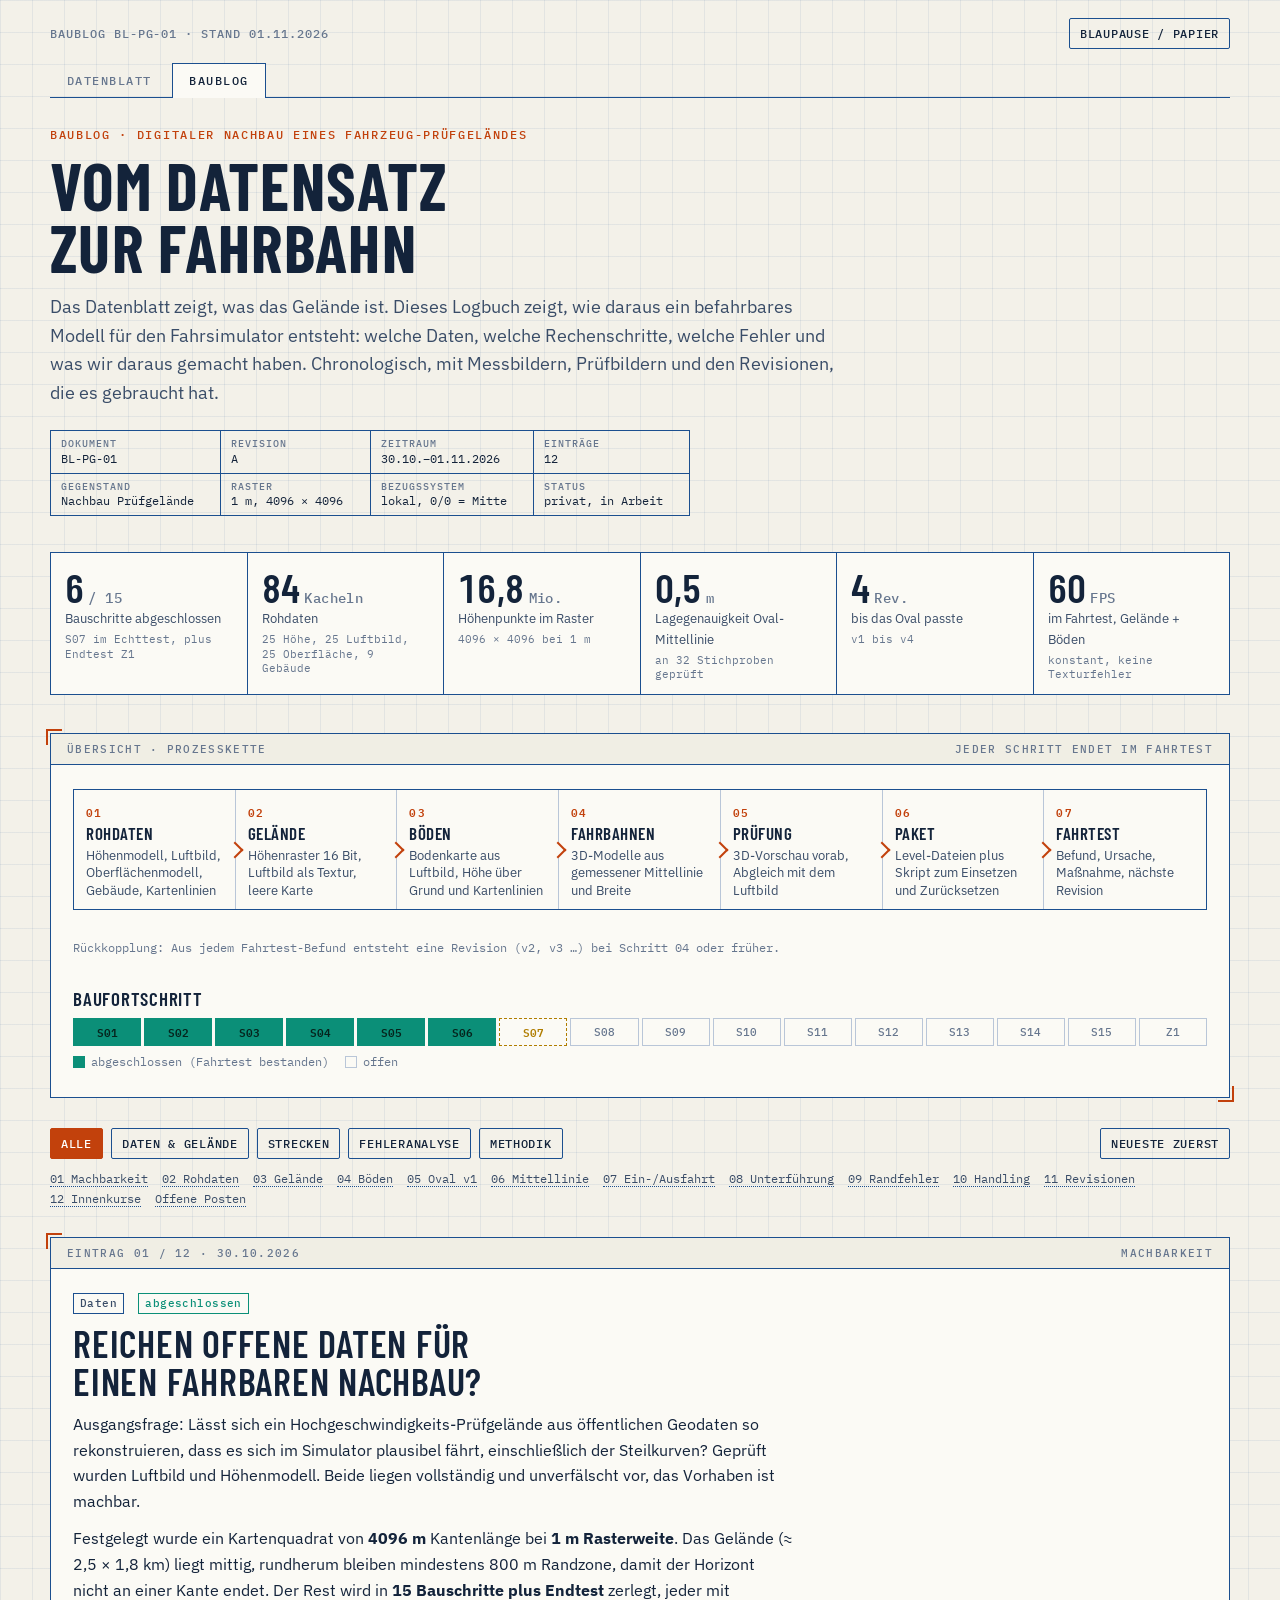
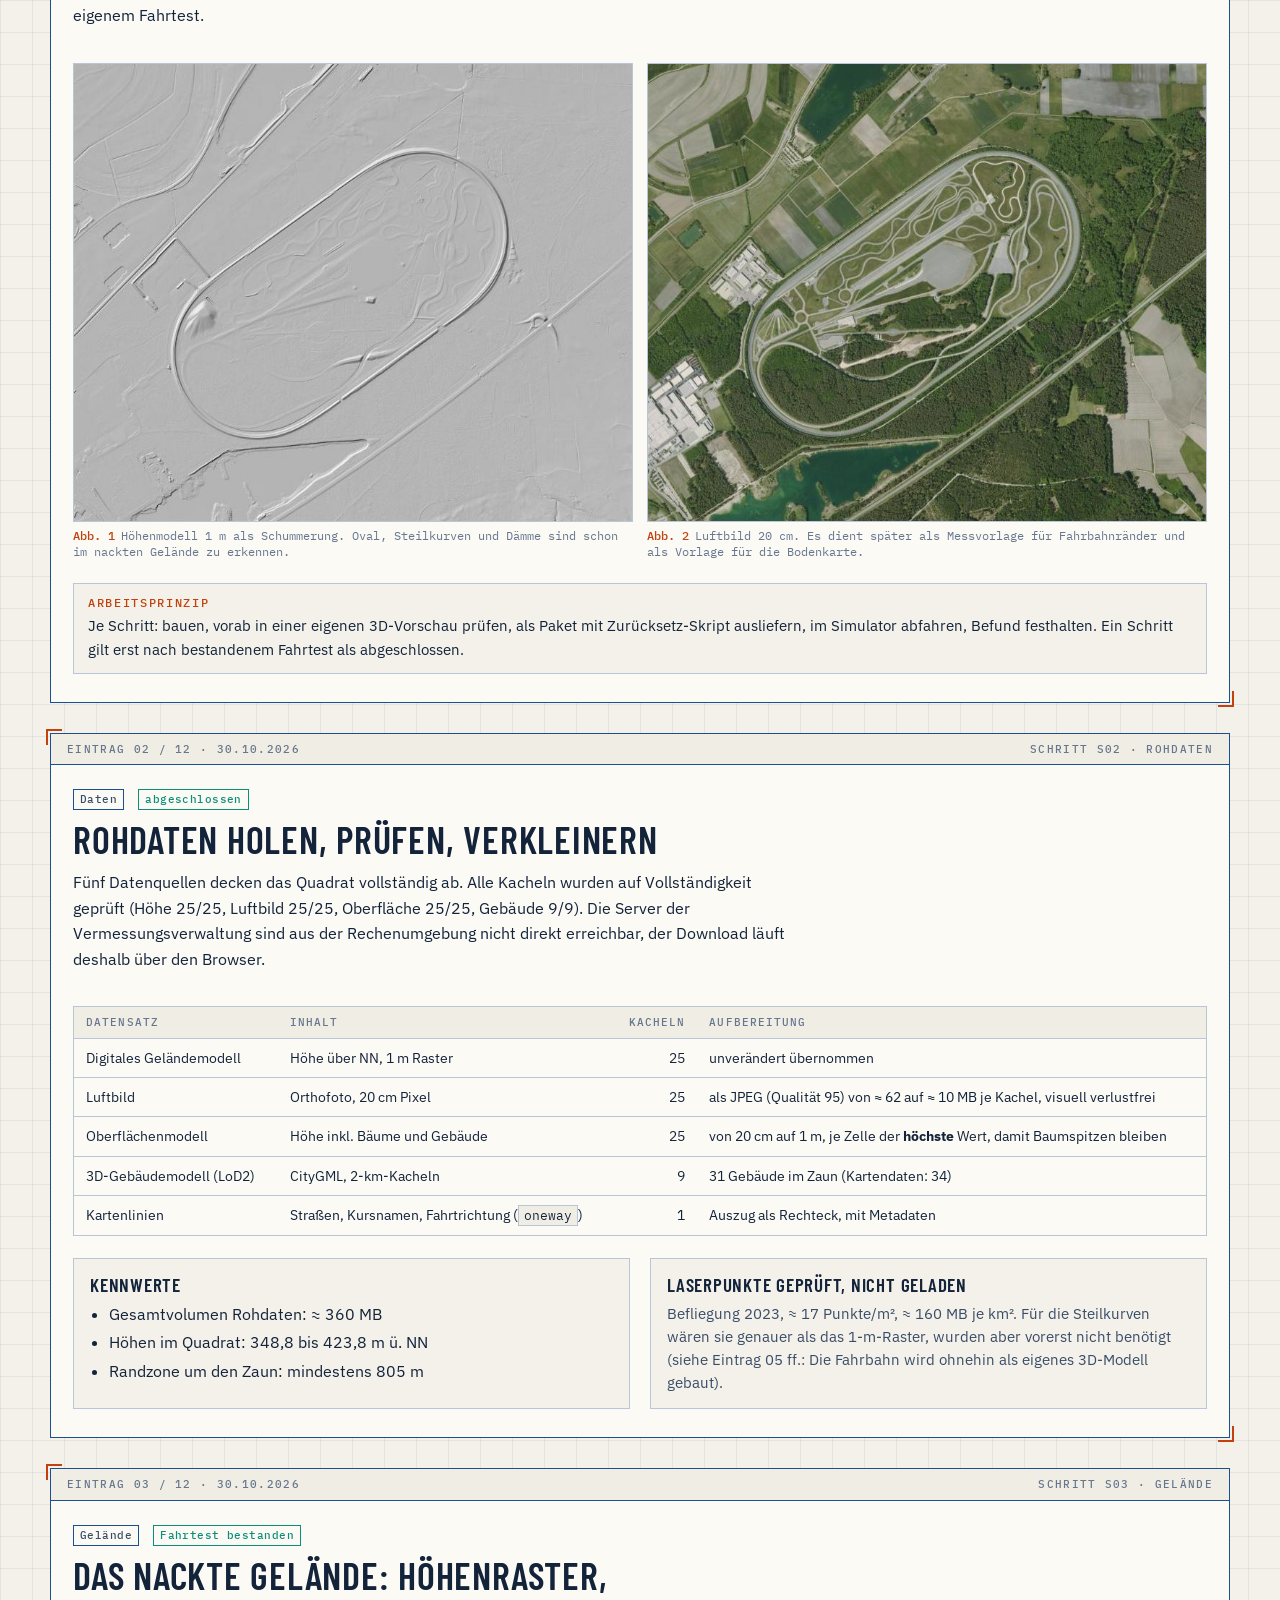
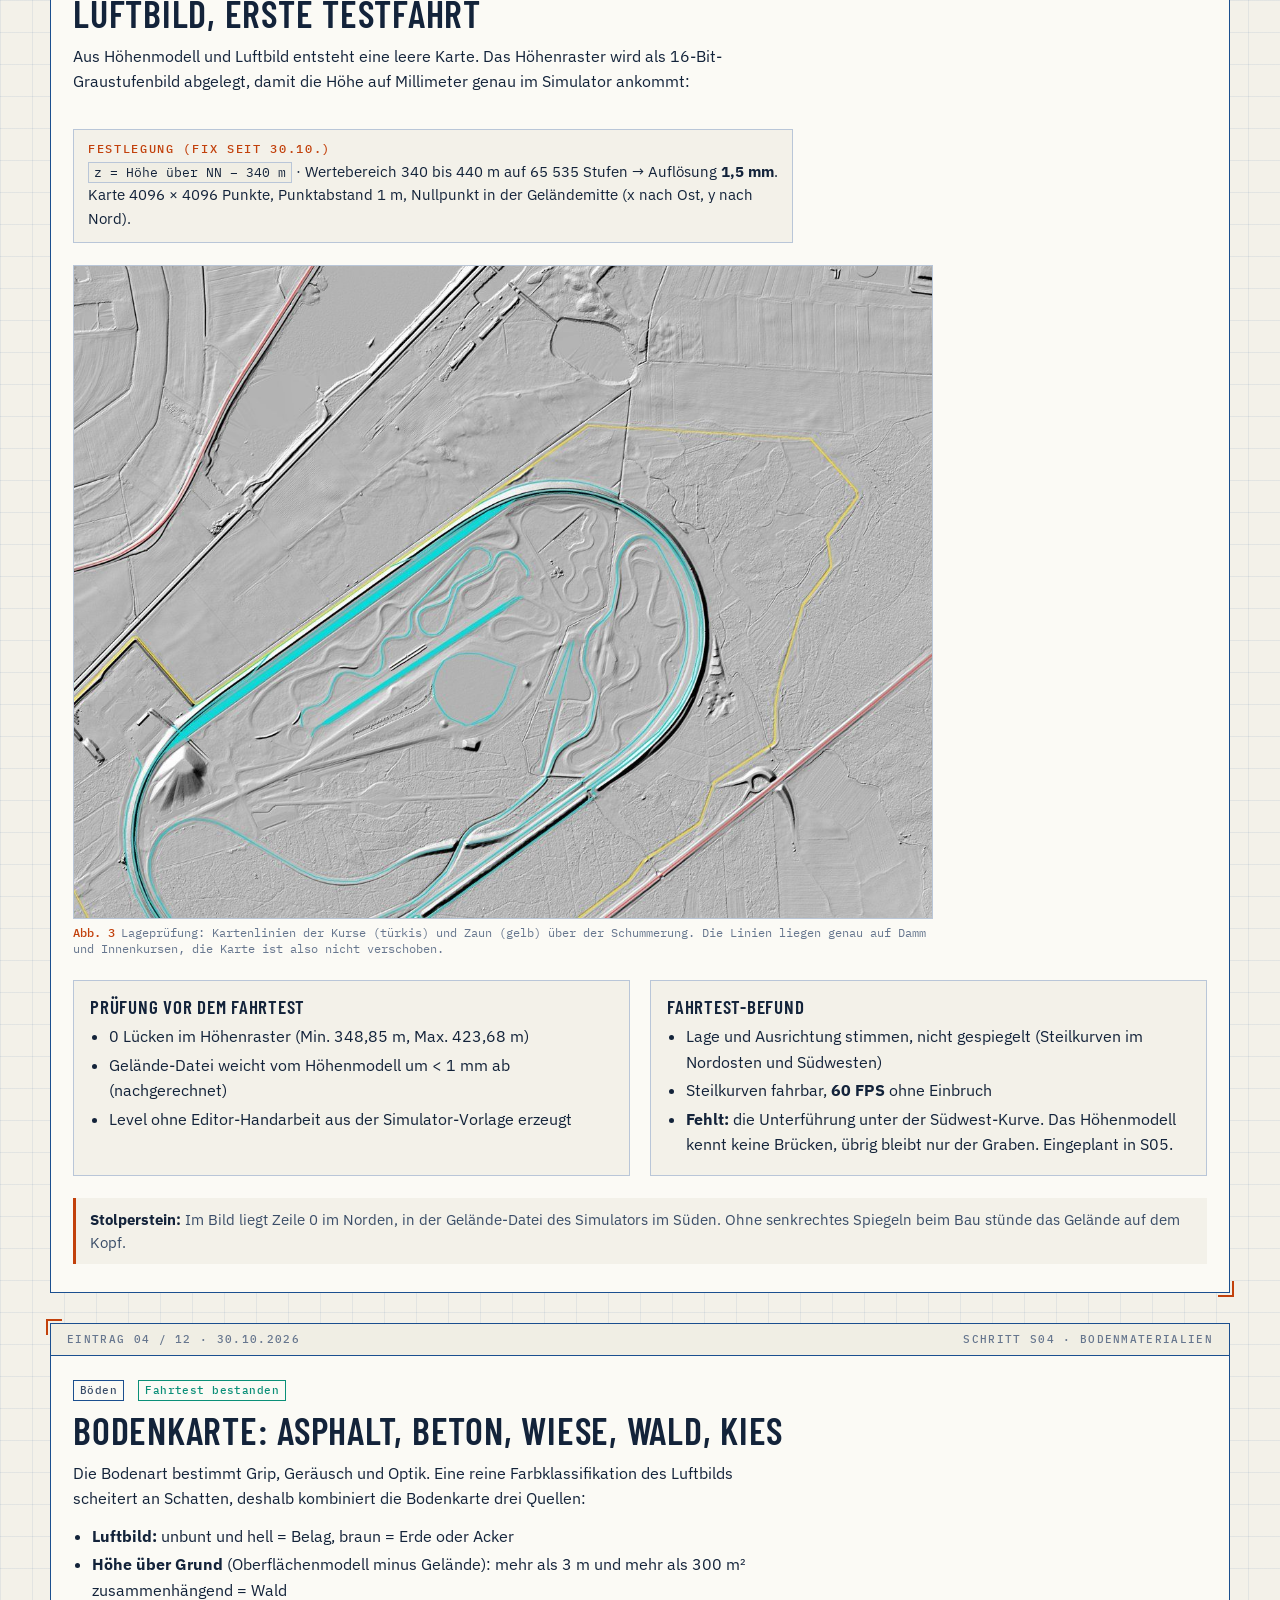
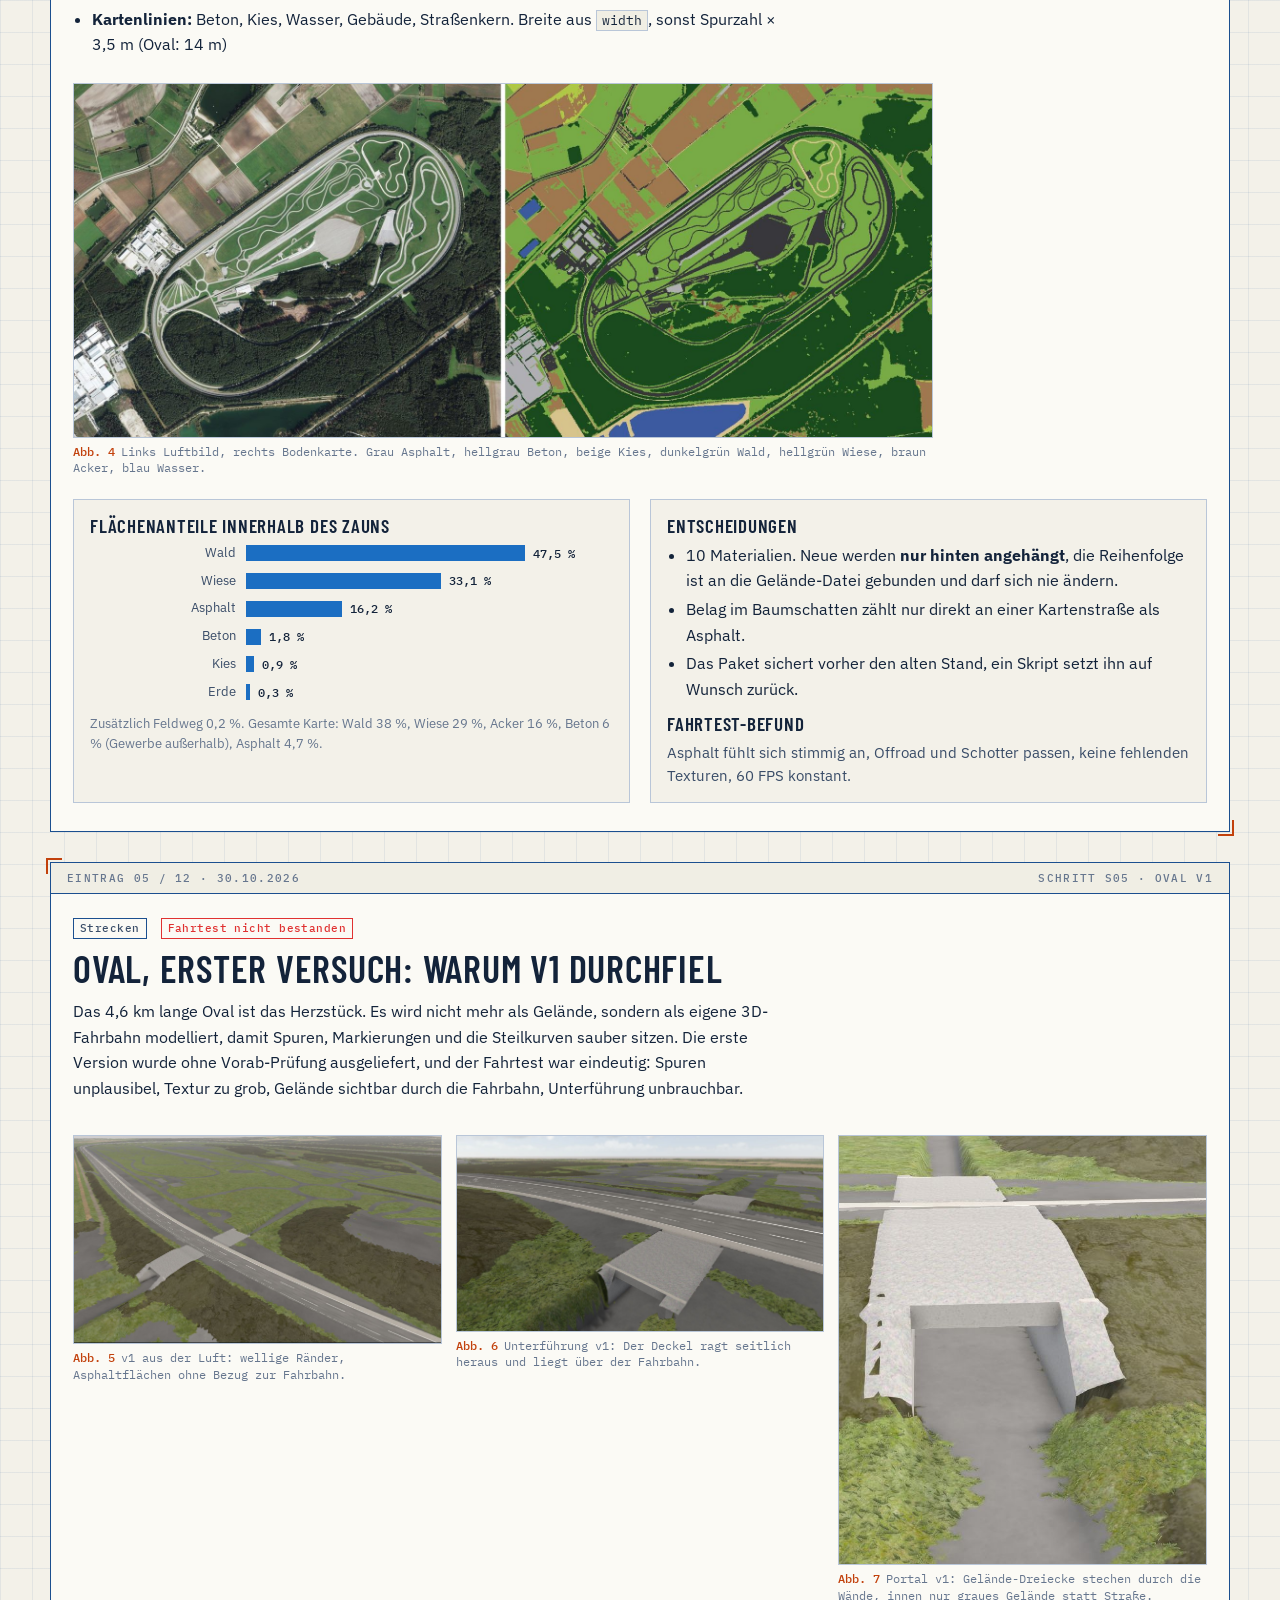
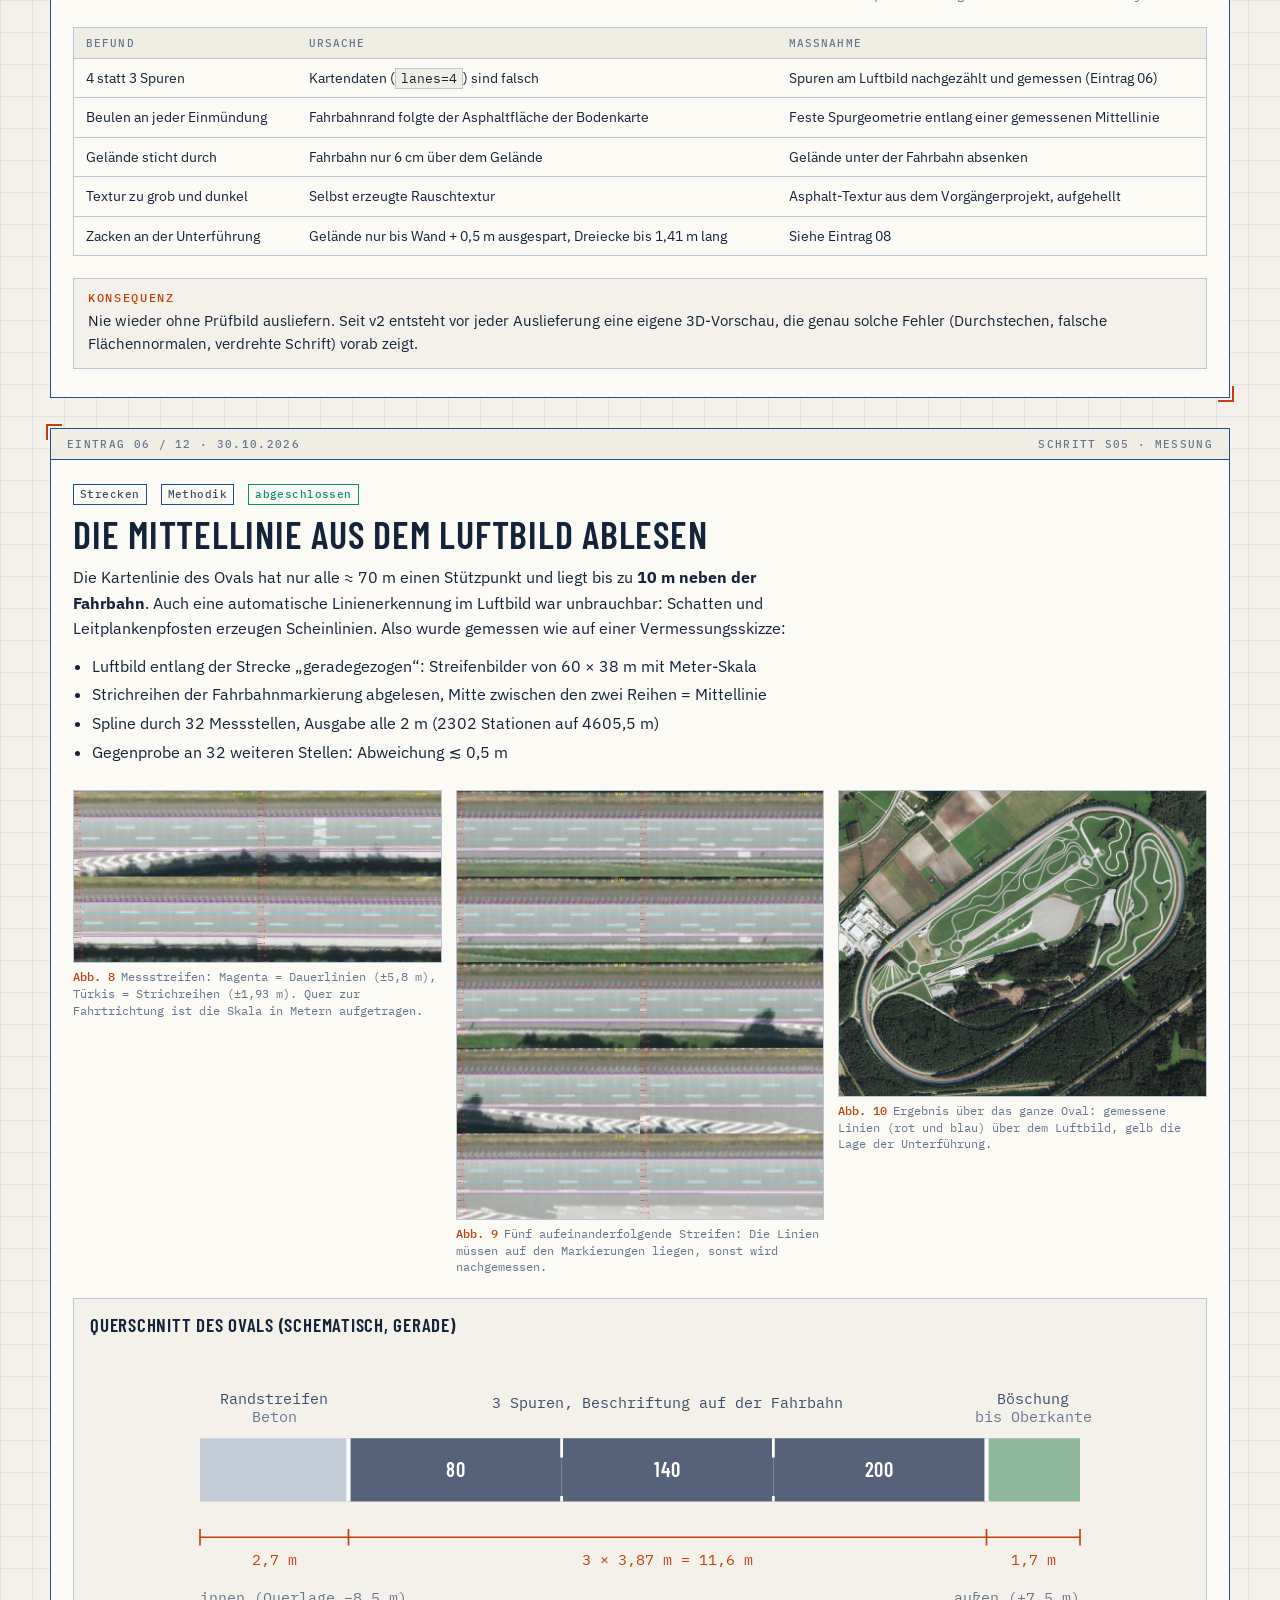
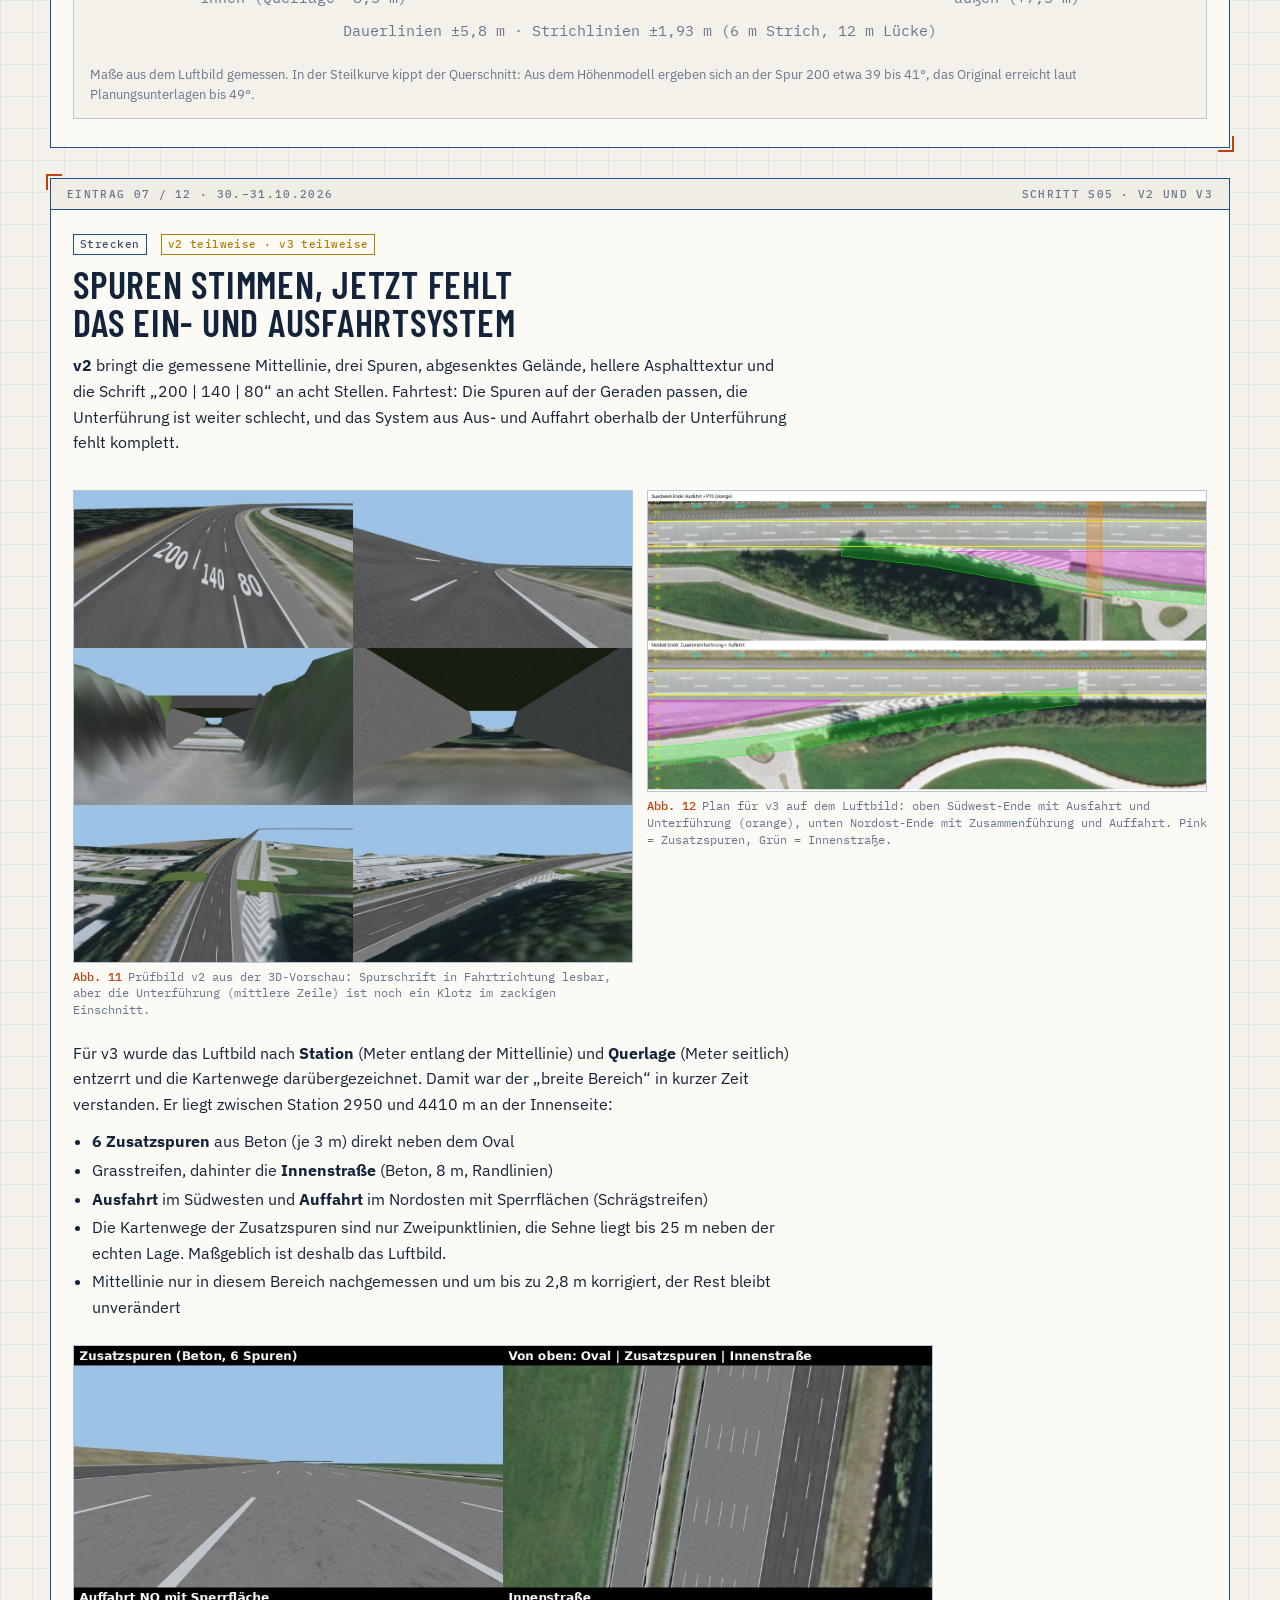
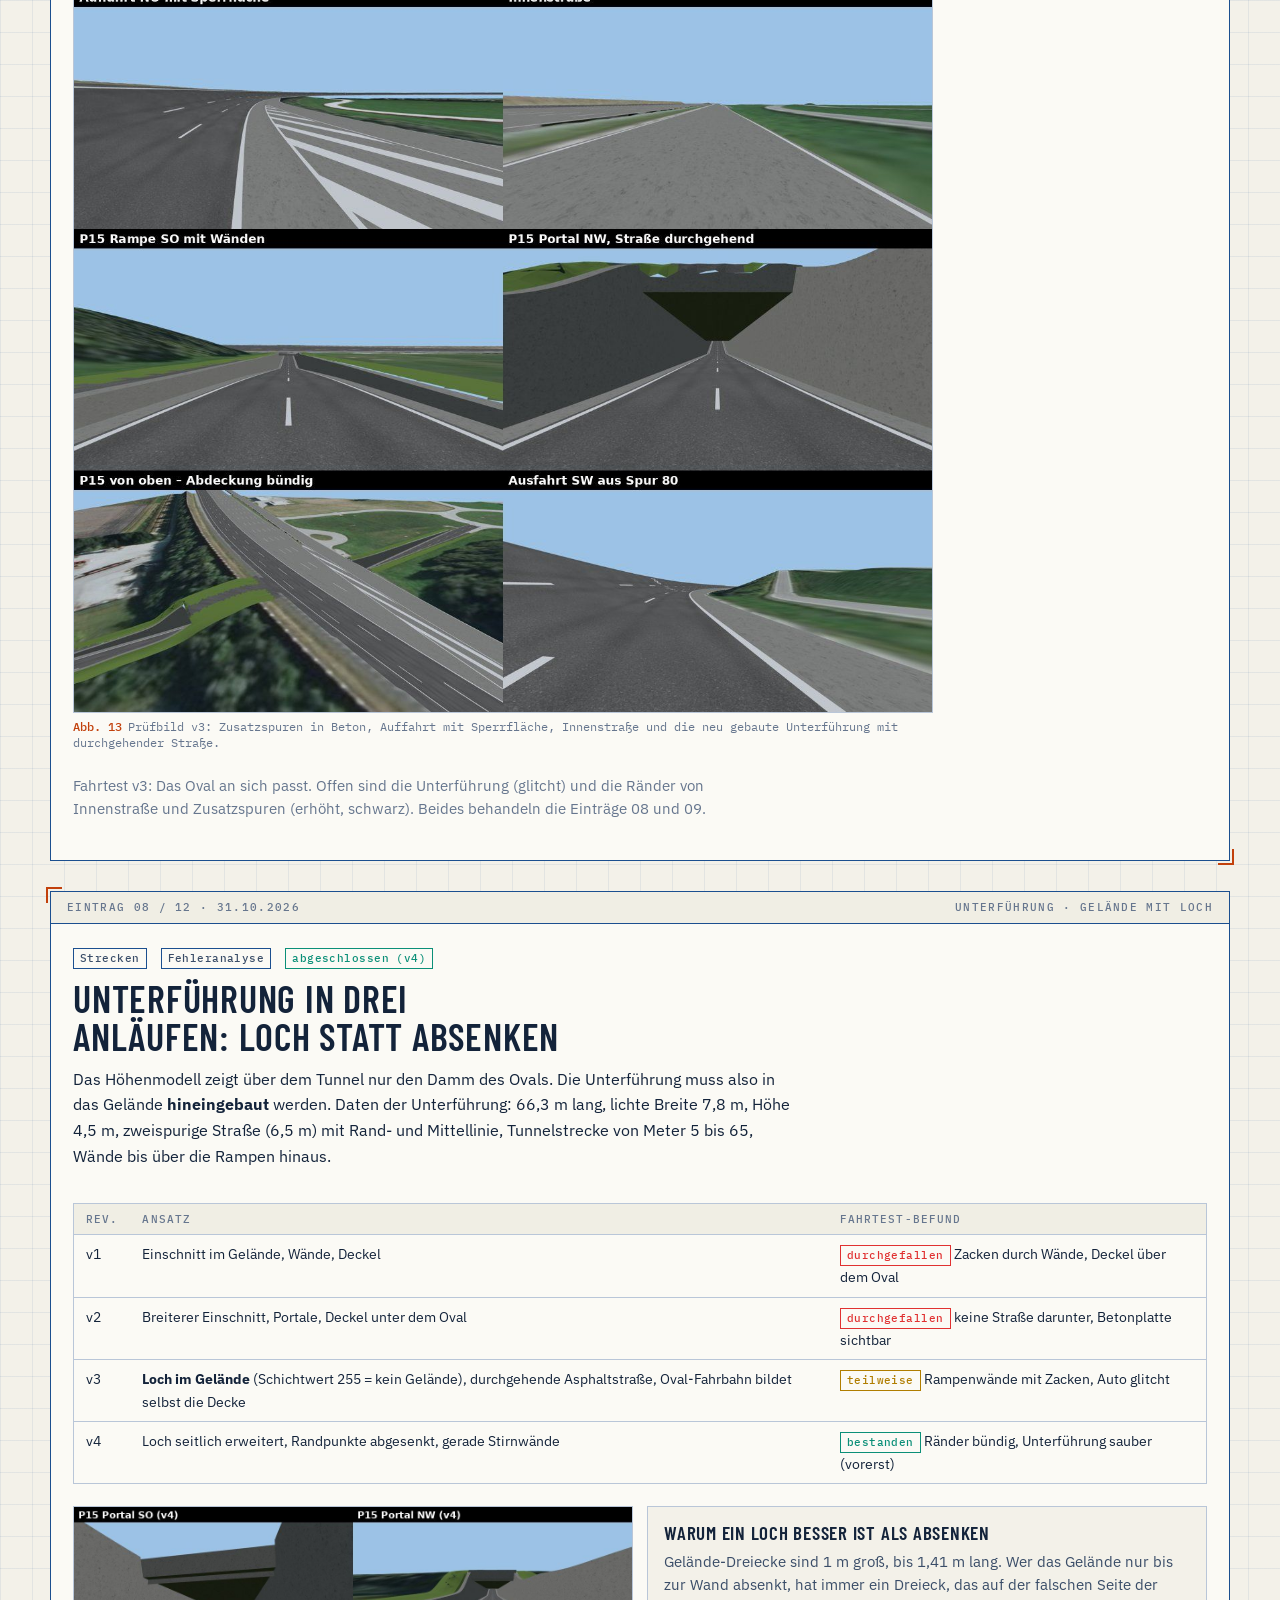
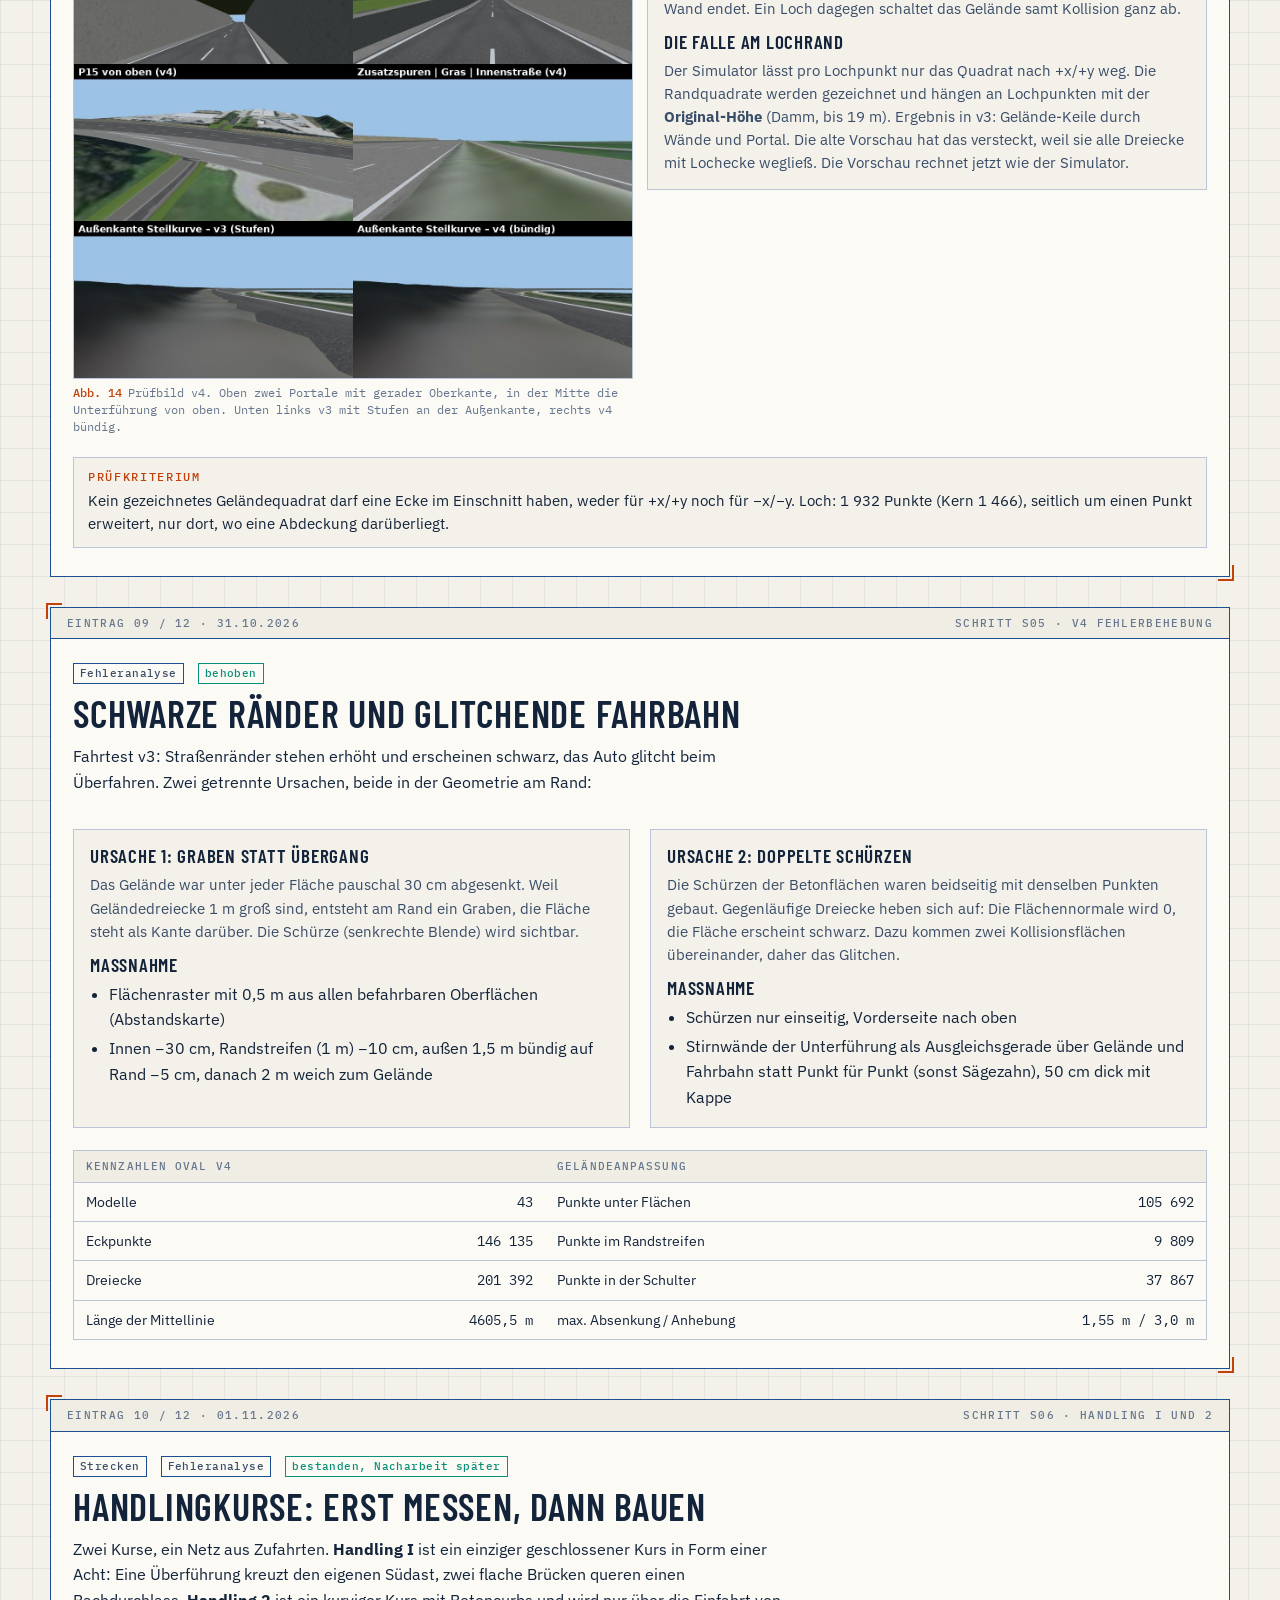
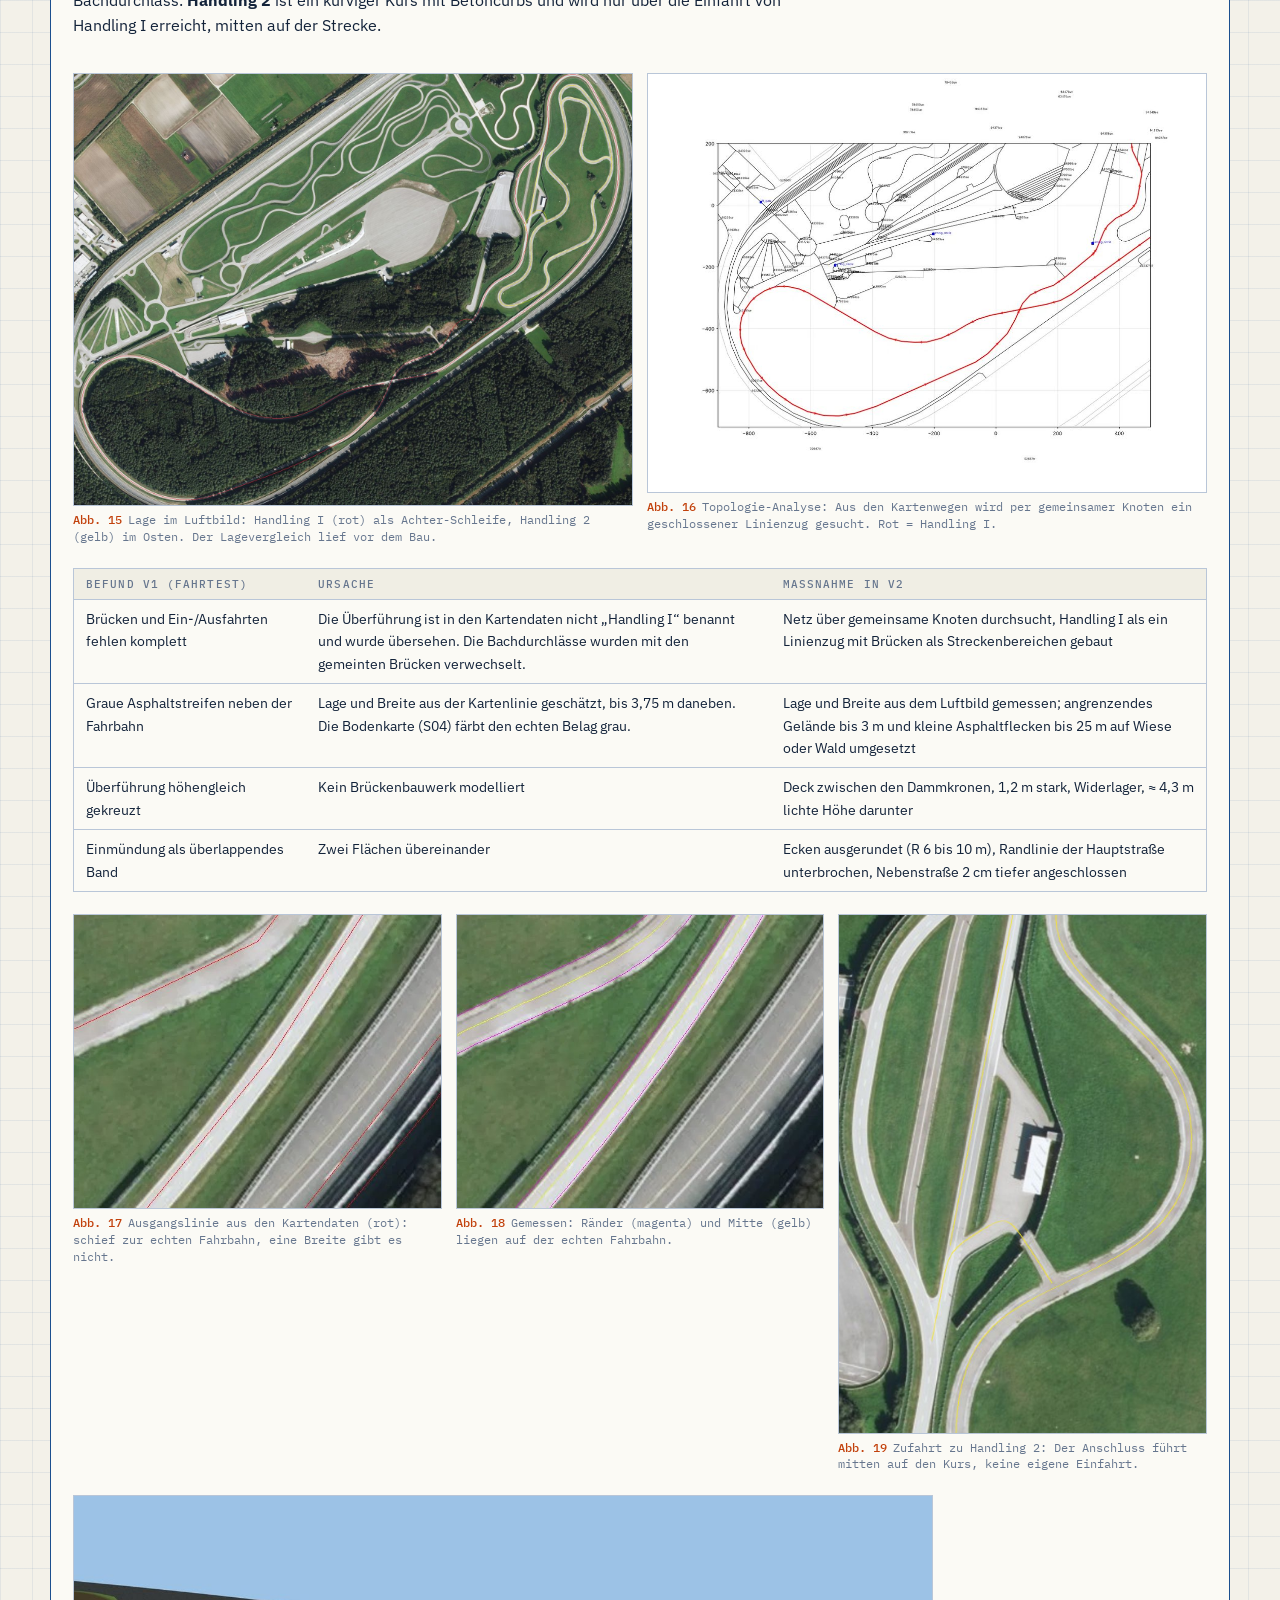
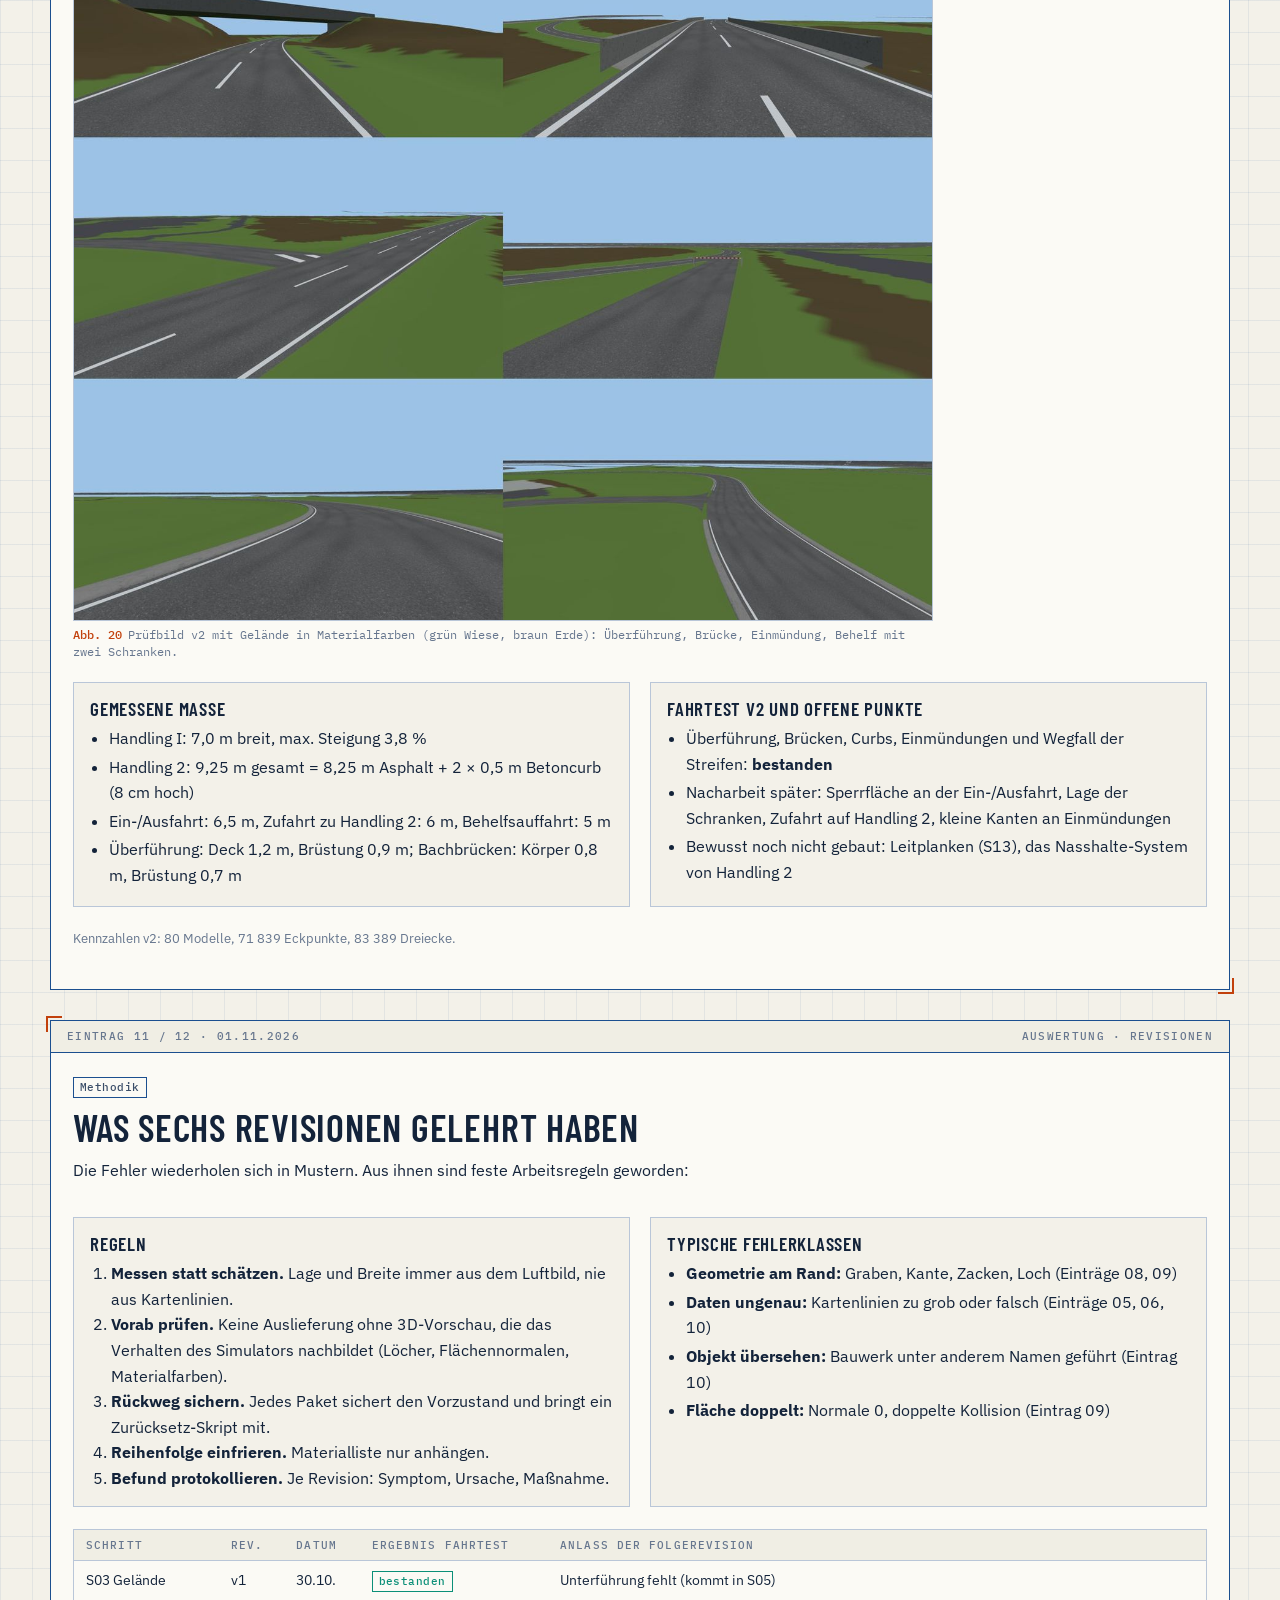
==== commit bcedb6bb: "Add files via upload Blog v2" ====
--- a/blog/index.html
+++ b/blog/index.html
@@ -87,6 +87,7 @@
 .prog span{font:500 10.5px/1 var(--f-m);text-align:center;padding:8px 0 7px;border:1px solid var(--line2);color:var(--muted);background:var(--bg)}
 .prog span.done{background:var(--ok);color:#06231c;border-color:var(--ok);font-weight:600}
 .prog span.open{background:transparent}
+.prog span.test{background:transparent;border-color:var(--warn);color:var(--warn);font-weight:600;border-style:dashed}
 .legend{display:flex;gap:16px;flex-wrap:wrap;font:11.5px var(--f-m);color:var(--muted);margin-top:8px}
 .legend i{display:inline-block;width:12px;height:12px;vertical-align:-2px;margin-right:6px;border:1px solid var(--line2)}
 /* Filter */
@@ -150,12 +151,12 @@
     <h1 style="margin:12px 0 0">Vom Datensatz<br>zur Fahrbahn</h1>
     <p class="lead col">Das Datenblatt zeigt, was das Gelände ist. Dieses Logbuch zeigt, wie daraus ein befahrbares Modell für den Fahrsimulator entsteht: welche Daten, welche Rechenschritte, welche Fehler und was wir daraus gemacht haben. Chronologisch, mit Messbildern, Prüfbildern und den Revisionen, die es gebraucht hat.</p>
     <div class="tb" aria-label="Schriftfeld">
-      <div><b>Dokument</b>BL-PG-01</div><div><b>Revision</b>A</div><div><b>Zeitraum</b>30.10.–01.11.2026</div><div><b>Einträge</b>11</div>
+      <div><b>Dokument</b>BL-PG-01</div><div><b>Revision</b>A</div><div><b>Zeitraum</b>30.10.–01.11.2026</div><div><b>Einträge</b>12</div>
       <div><b>Gegenstand</b>Nachbau Prüfgelände</div><div><b>Raster</b>1 m, 4096 × 4096</div><div><b>Bezugssystem</b>lokal, 0/0 = Mitte</div><div><b>Status</b>privat, in Arbeit</div>
     </div>
   </div>
   <div class="kpis">
-    <div class="kpi"><b>6<i>/ 15</i></b><span>Bauschritte abgeschlossen</span><small>plus Endtest Z1</small></div>
+    <div class="kpi"><b>6<i>/ 15</i></b><span>Bauschritte abgeschlossen</span><small>S07 im Echttest, plus Endtest Z1</small></div>
     <div class="kpi"><b>84<i>Kacheln</i></b><span>Rohdaten</span><small>25 Höhe, 25 Luftbild, 25 Oberfläche, 9 Gebäude</small></div>
     <div class="kpi"><b>16,8<i>Mio.</i></b><span>Höhenpunkte im Raster</span><small>4096 × 4096 bei 1 m</small></div>
     <div class="kpi"><b>0,5<i>m</i></b><span>Lagegenauigkeit Oval-Mittellinie</span><small>an 32 Stichproben geprüft</small></div>
@@ -180,7 +181,7 @@
     <h3 style="margin-bottom:8px">Baufortschritt</h3>
     <div class="prog" aria-label="Fortschritt der Bauschritte">
       <span class="done" title="S01 Projekt anlegen und Kartengröße festlegen">S01</span><span class="done" title="S02 Arbeitsordner anlegen und Geodaten herunterladen">S02</span><span class="done" title="S03 Gelände, Luftbild und leere Karte">S03</span><span class="done" title="S04 Bodenmaterialien">S04</span><span class="done" title="S05 Oval mit Steilkurven">S05</span><span class="done" title="S06 Handling I und Handling 2">S06</span>
-      <span class="open" title="S07 Multifunktion, Kies-Kurs und übrige Innenkurse">S07</span><span class="open" title="S08 Kuhfladen-Kurse klein und groß">S08</span><span class="open" title="S09 Zustandsspuren">S09</span><span class="open" title="S10 SKS1 und SKS2">S10</span><span class="open" title="S11 Steigungshügel">S11</span><span class="open" title="S12 Dynamikfläche, Wartungswege, Pforte und Einfahrt">S12</span><span class="open" title="S13 Wald, Bäume, Sichtschutz und Ausstattung">S13</span><span class="open" title="S14 Gebäude als schlichte Platzhalter">S14</span><span class="open" title="S15 KI-Wege, Spawnpunkte und Fahrtrichtungen">S15</span><span class="open" title="Z1 Leistungs-Feinschliff und Endtest">Z1</span>
+      <span class="test" title="S07 in Prüfung: Multifunktion, Kies-Kurs und übrige Innenkurse">S07</span><span class="open" title="S08 Kuhfladen-Kurse klein und groß">S08</span><span class="open" title="S09 Zustandsspuren">S09</span><span class="open" title="S10 SKS1 und SKS2">S10</span><span class="open" title="S11 Steigungshügel">S11</span><span class="open" title="S12 Dynamikfläche, Wartungswege, Pforte und Einfahrt">S12</span><span class="open" title="S13 Wald, Bäume, Sichtschutz und Ausstattung">S13</span><span class="open" title="S14 Gebäude als schlichte Platzhalter">S14</span><span class="open" title="S15 KI-Wege, Spawnpunkte und Fahrtrichtungen">S15</span><span class="open" title="Z1 Leistungs-Feinschliff und Endtest">Z1</span>
     </div>
     <div class="legend"><span><i style="background:var(--ok);border-color:var(--ok)"></i>abgeschlossen (Fahrtest bestanden)</span><span><i></i>offen</span></div>
   </div>
@@ -197,13 +198,13 @@
   <button class="btn" type="button" id="order" aria-pressed="false">Neueste zuerst</button>
 </div>
 <nav class="toc" aria-label="Einträge">
-  <a href="#e01">01 Machbarkeit</a><a href="#e02">02 Rohdaten</a><a href="#e03">03 Gelände</a><a href="#e04">04 Böden</a><a href="#e05">05 Oval v1</a><a href="#e06">06 Mittellinie</a><a href="#e07">07 Ein-/Ausfahrt</a><a href="#e08">08 Unterführung</a><a href="#e09">09 Randfehler</a><a href="#e10">10 Handling</a><a href="#e11">11 Revisionen</a><a href="#offen">Offene Posten</a>
+  <a href="#e01">01 Machbarkeit</a><a href="#e02">02 Rohdaten</a><a href="#e03">03 Gelände</a><a href="#e04">04 Böden</a><a href="#e05">05 Oval v1</a><a href="#e06">06 Mittellinie</a><a href="#e07">07 Ein-/Ausfahrt</a><a href="#e08">08 Unterführung</a><a href="#e09">09 Randfehler</a><a href="#e10">10 Handling</a><a href="#e11">11 Revisionen</a><a href="#e12">12 Innenkurse</a><a href="#offen">Offene Posten</a>
 </nav>
 
 <main class="log" id="log">
 
 <!-- 01 -->
-<section class="sheet entry" id="e01" data-tags="daten"><div class="sh"><span>Eintrag 01 / 11 · 30.10.2026</span><span>Machbarkeit</span></div>
+<section class="sheet entry" id="e01" data-tags="daten"><div class="sh"><span>Eintrag 01 / 12 · 30.10.2026</span><span>Machbarkeit</span></div>
 <div class="sb">
   <div class="col"><div class="meta"><span class="tag">Daten</span><span class="tag ok">abgeschlossen</span></div><h2 style="margin-top:10px">Reichen offene Daten für einen fahrbaren Nachbau?</h2>
   <p>Ausgangsfrage: Lässt sich ein Hochgeschwindigkeits-Prüfgelände aus öffentlichen Geodaten so rekonstruieren, dass es sich im Simulator plausibel fährt, einschließlich der Steilkurven? Geprüft wurden Luftbild und Höhenmodell. Beide liegen vollständig und unverfälscht vor, das Vorhaben ist machbar.</p>
@@ -216,7 +217,7 @@
 </div></section>
 
 <!-- 02 -->
-<section class="sheet entry" id="e02" data-tags="daten"><div class="sh"><span>Eintrag 02 / 11 · 30.10.2026</span><span>Schritt S02 · Rohdaten</span></div>
+<section class="sheet entry" id="e02" data-tags="daten"><div class="sh"><span>Eintrag 02 / 12 · 30.10.2026</span><span>Schritt S02 · Rohdaten</span></div>
 <div class="sb">
   <div class="col"><div class="meta"><span class="tag">Daten</span><span class="tag ok">abgeschlossen</span></div><h2 style="margin-top:10px">Rohdaten holen, prüfen, verkleinern</h2>
   <p>Fünf Datenquellen decken das Quadrat vollständig ab. Alle Kacheln wurden auf Vollständigkeit geprüft (Höhe 25/25, Luftbild 25/25, Oberfläche 25/25, Gebäude 9/9). Die Server der Vermessungsverwaltung sind aus der Rechenumgebung nicht direkt erreichbar, der Download läuft deshalb über den Browser.</p></div>
@@ -236,7 +237,7 @@
 </div></section>
 
 <!-- 03 -->
-<section class="sheet entry" id="e03" data-tags="daten"><div class="sh"><span>Eintrag 03 / 11 · 30.10.2026</span><span>Schritt S03 · Gelände</span></div>
+<section class="sheet entry" id="e03" data-tags="daten"><div class="sh"><span>Eintrag 03 / 12 · 30.10.2026</span><span>Schritt S03 · Gelände</span></div>
 <div class="sb">
   <div class="col"><div class="meta"><span class="tag">Gelände</span><span class="tag ok">Fahrtest bestanden</span></div><h2 style="margin-top:10px">Das nackte Gelände: Höhenraster, Luftbild, erste Testfahrt</h2>
   <p>Aus Höhenmodell und Luftbild entsteht eine leere Karte. Das Höhenraster wird als 16-Bit-Graustufenbild abgelegt, damit die Höhe auf Millimeter genau im Simulator ankommt:</p></div>
@@ -252,7 +253,7 @@
 </div></section>
 
 <!-- 04 -->
-<section class="sheet entry" id="e04" data-tags="daten"><div class="sh"><span>Eintrag 04 / 11 · 30.10.2026</span><span>Schritt S04 · Bodenmaterialien</span></div>
+<section class="sheet entry" id="e04" data-tags="daten"><div class="sh"><span>Eintrag 04 / 12 · 30.10.2026</span><span>Schritt S04 · Bodenmaterialien</span></div>
 <div class="sb">
   <div class="col"><div class="meta"><span class="tag">Böden</span><span class="tag ok">Fahrtest bestanden</span></div><h2 style="margin-top:10px">Bodenkarte: Asphalt, Beton, Wiese, Wald, Kies</h2>
   <p>Die Bodenart bestimmt Grip, Geräusch und Optik. Eine reine Farbklassifikation des Luftbilds scheitert an Schatten, deshalb kombiniert die Bodenkarte drei Quellen:</p>
@@ -277,7 +278,7 @@
 </div></section>
 
 <!-- 05 -->
-<section class="sheet entry" id="e05" data-tags="strecken fehler"><div class="sh"><span>Eintrag 05 / 11 · 30.10.2026</span><span>Schritt S05 · Oval v1</span></div>
+<section class="sheet entry" id="e05" data-tags="strecken fehler"><div class="sh"><span>Eintrag 05 / 12 · 30.10.2026</span><span>Schritt S05 · Oval v1</span></div>
 <div class="sb">
   <div class="col"><div class="meta"><span class="tag">Strecken</span><span class="tag bad">Fahrtest nicht bestanden</span></div><h2 style="margin-top:10px">Oval, erster Versuch: warum v1 durchfiel</h2>
   <p>Das 4,6 km lange Oval ist das Herzstück. Es wird nicht mehr als Gelände, sondern als eigene 3D-Fahrbahn modelliert, damit Spuren, Markierungen und die Steilkurven sauber sitzen. Die erste Version wurde ohne Vorab-Prüfung ausgeliefert, und der Fahrtest war eindeutig: Spuren unplausibel, Textur zu grob, Gelände sichtbar durch die Fahrbahn, Unterführung unbrauchbar.</p></div>
@@ -299,7 +300,7 @@
 </div></section>
 
 <!-- 06 -->
-<section class="sheet entry" id="e06" data-tags="strecken methodik"><div class="sh"><span>Eintrag 06 / 11 · 30.10.2026</span><span>Schritt S05 · Messung</span></div>
+<section class="sheet entry" id="e06" data-tags="strecken methodik"><div class="sh"><span>Eintrag 06 / 12 · 30.10.2026</span><span>Schritt S05 · Messung</span></div>
 <div class="sb">
   <div class="col"><div class="meta"><span class="tag">Strecken</span><span class="tag">Methodik</span><span class="tag ok">abgeschlossen</span></div><h2 style="margin-top:10px">Die Mittellinie aus dem Luftbild ablesen</h2>
   <p>Die Kartenlinie des Ovals hat nur alle ≈ 70 m einen Stützpunkt und liegt bis zu <b>10 m neben der Fahrbahn</b>. Auch eine automatische Linienerkennung im Luftbild war unbrauchbar: Schatten und Leitplankenpfosten erzeugen Scheinlinien. Also wurde gemessen wie auf einer Vermessungsskizze:</p>
@@ -341,7 +342,7 @@
 </div></section>
 
 <!-- 07 -->
-<section class="sheet entry" id="e07" data-tags="strecken"><div class="sh"><span>Eintrag 07 / 11 · 30.–31.10.2026</span><span>Schritt S05 · v2 und v3</span></div>
+<section class="sheet entry" id="e07" data-tags="strecken"><div class="sh"><span>Eintrag 07 / 12 · 30.–31.10.2026</span><span>Schritt S05 · v2 und v3</span></div>
 <div class="sb">
   <div class="col"><div class="meta"><span class="tag">Strecken</span><span class="tag warn">v2 teilweise · v3 teilweise</span></div><h2 style="margin-top:10px">Spuren stimmen, jetzt fehlt das Ein- und Ausfahrtsystem</h2>
   <p><b>v2</b> bringt die gemessene Mittellinie, drei Spuren, abgesenktes Gelände, hellere Asphalttextur und die Schrift „200 | 140 | 80“ an acht Stellen. Fahrtest: Die Spuren auf der Geraden passen, die Unterführung ist weiter schlecht, und das System aus Aus- und Auffahrt oberhalb der Unterführung fehlt komplett.</p></div>
@@ -358,7 +359,7 @@
 </div></section>
 
 <!-- 08 -->
-<section class="sheet entry" id="e08" data-tags="strecken fehler"><div class="sh"><span>Eintrag 08 / 11 · 31.10.2026</span><span>Unterführung · Gelände mit Loch</span></div>
+<section class="sheet entry" id="e08" data-tags="strecken fehler"><div class="sh"><span>Eintrag 08 / 12 · 31.10.2026</span><span>Unterführung · Gelände mit Loch</span></div>
 <div class="sb">
   <div class="col"><div class="meta"><span class="tag">Strecken</span><span class="tag">Fehleranalyse</span><span class="tag ok">abgeschlossen (v4)</span></div><h2 style="margin-top:10px">Unterführung in drei Anläufen: Loch statt Absenken</h2>
   <p>Das Höhenmodell zeigt über dem Tunnel nur den Damm des Ovals. Die Unterführung muss also in das Gelände <b>hineingebaut</b> werden. Daten der Unterführung: 66,3 m lang, lichte Breite 7,8 m, Höhe 4,5 m, zweispurige Straße (6,5 m) mit Rand- und Mittellinie, Tunnelstrecke von Meter 5 bis 65, Wände bis über die Rampen hinaus.</p></div>
@@ -381,7 +382,7 @@
 </div></section>
 
 <!-- 09 -->
-<section class="sheet entry" id="e09" data-tags="strecken fehler"><div class="sh"><span>Eintrag 09 / 11 · 31.10.2026</span><span>Schritt S05 · v4 Fehlerbehebung</span></div>
+<section class="sheet entry" id="e09" data-tags="strecken fehler"><div class="sh"><span>Eintrag 09 / 12 · 31.10.2026</span><span>Schritt S05 · v4 Fehlerbehebung</span></div>
 <div class="sb">
   <div class="col"><div class="meta"><span class="tag">Fehleranalyse</span><span class="tag ok">behoben</span></div><h2 style="margin-top:10px">Schwarze Ränder und glitchende Fahrbahn</h2>
   <p>Fahrtest v3: Straßenränder stehen erhöht und erscheinen schwarz, das Auto glitcht beim Überfahren. Zwei getrennte Ursachen, beide in der Geometrie am Rand:</p></div>
@@ -402,7 +403,7 @@
 </div></section>
 
 <!-- 10 -->
-<section class="sheet entry" id="e10" data-tags="strecken fehler"><div class="sh"><span>Eintrag 10 / 11 · 01.11.2026</span><span>Schritt S06 · Handling I und 2</span></div>
+<section class="sheet entry" id="e10" data-tags="strecken fehler"><div class="sh"><span>Eintrag 10 / 12 · 01.11.2026</span><span>Schritt S06 · Handling I und 2</span></div>
 <div class="sb">
   <div class="col"><div class="meta"><span class="tag">Strecken</span><span class="tag">Fehleranalyse</span><span class="tag ok">bestanden, Nacharbeit später</span></div><h2 style="margin-top:10px">Handlingkurse: erst messen, dann bauen</h2>
   <p>Zwei Kurse, ein Netz aus Zufahrten. <b>Handling I</b> ist ein einziger geschlossener Kurs in Form einer Acht: Eine Überführung kreuzt den eigenen Südast, zwei flache Brücken queren einen Bachdurchlass. <b>Handling 2</b> ist ein kurviger Kurs mit Betoncurbs und wird nur über die Einfahrt von Handling I erreicht, mitten auf der Strecke.</p></div>
@@ -435,7 +436,7 @@
 </div></section>
 
 <!-- 11 -->
-<section class="sheet entry" id="e11" data-tags="methodik"><div class="sh"><span>Eintrag 11 / 11 · 01.11.2026</span><span>Auswertung · Revisionen</span></div>
+<section class="sheet entry" id="e11" data-tags="methodik"><div class="sh"><span>Eintrag 11 / 12 · 01.11.2026</span><span>Auswertung · Revisionen</span></div>
 <div class="sb">
   <div class="col"><div class="meta"><span class="tag">Methodik</span></div><h2 style="margin-top:10px">Was sechs Revisionen gelehrt haben</h2>
   <p>Die Fehler wiederholen sich in Mustern. Aus ihnen sind feste Arbeitsregeln geworden:</p></div>
@@ -454,21 +455,58 @@
       <tr><td>v4</td><td>01.11.</td><td><span class="tag ok">bestanden</span></td><td>–</td></tr>
       <tr><td rowspan="2">S06 Handling</td><td>v1</td><td>01.11.</td><td><span class="tag bad">durchgefallen</span></td><td>Brücken und Einfahrten fehlen, graue Streifen, Einmündung überlappt</td></tr>
       <tr><td>v2</td><td>01.11.</td><td><span class="tag ok">bestanden</span></td><td>Nacharbeit später (Details siehe Eintrag 10)</td></tr>
+      <tr><td rowspan="2">S07 Innenkurse</td><td>v1</td><td>01.11.</td><td><span class="tag bad">durchgefallen</span></td><td>Beton zu hell, Kanten wellig, Markierungen fehlen, Barrieren im Kies-Kurs (Eintrag 12)</td></tr>
+      <tr><td>v2</td><td>01.11.</td><td><span class="tag warn">in Prüfung</span></td><td>3D-Vorschau ohne Befund, Fahrtest steht aus</td></tr>
     </tbody></table></div>
 </div></section>
 
 </main>
 
-<section class="sheet" id="offen"><div class="sh"><span>Offene Posten</span><span>S07 bis Z1</span></div>
+<!-- 12 -->
+<section class="sheet entry" id="e12" data-tags="strecken fehler"><div class="sh"><span>Eintrag 12 / 12 · 01.11.2026</span><span>Schritt S07 · Innenkurse</span></div>
+<div class="sb">
+  <div class="col"><div class="meta"><span class="tag">Strecken</span><span class="tag">Fehleranalyse</span><span class="tag warn">v2 in Prüfung</span></div><h2 style="margin-top:10px">Innenkurse: vier Bereiche, zwei Revisionen an einem Tag</h2>
+  <p>S07 umfasst die Flächen innerhalb des Ovals: <b>A</b> Kies-Kurs mit rot-weißen Barken und Kies-Platz, <b>B</b> Kreisverkehr mit Kies-Innenfläche, <b>C</b> Multifunktionsfläche (Dreieck mit Gerade nach Süden) und <b>D</b> Fächer mit Kreisverkehr und einer Fliesen-Spur (52 × 5 m, vorerst normale Haftung, Nässe später). Die Flächen wurden aus dem Luftbild abgeleitet: befestigt = unbunt und hell, innerhalb vorgegebener Pufferzonen.</p></div>
+  <h3>v1: schnell gebaut, schnell durchgefallen</h3>
+  <ul class="t" style="max-width:72ch">
+    <li><b>A Kies-Kurs</b> als <em>Gelände</em> (9 700 m²) mit 605 Schlaglöchern (Radius 0,7 bis 1,7 m, 7 bis 25 cm tief) und 215 Buckeln (bis 15 cm), dazu ein neues Bodenmaterial für groben Kies (Index 10, an die Liste angehängt).</li>
+    <li><b>2 656 Barken</b> mit fester Kollision entlang des Kurses.</li>
+    <li><b>B, C, D</b> als 3D-Modelle aus hellem Beton mit Randlinien. Gesamt 60 Modelle, 89 500 Eckpunkte, 76 700 Dreiecke.</li>
+  </ul>
+  <div class="figs one">
+    <figure><img src="../assets/blog/s07-v1-pruefbild.jpg" width="1280" height="1080" loading="lazy" alt="Sechs Prüfansichten v1: Kies-Kurs mit Barken, Kreisverkehr mit Kiesfläche, Multifunktion, Fächer mit Fliesen-Spur"><figcaption><b>Abb. 21</b>Prüfbild v1: Kies-Kurs mit Barken (oben), Kreisverkehr B und Multifunktion C (Mitte), Fächer D mit Fliesen-Spur (unten).</figcaption></figure>
+  </div>
+  <div class="tablewrap"><table>
+    <thead><tr><th>Befund v1 (Fahrtest)</th><th>Ursache</th><th>Maßnahme in v2</th></tr></thead>
+    <tbody>
+      <tr><td>Beton viel zu hell, fast weiß</td><td>Flächen mit heller Standardtextur, ohne Bezug zum Luftbild</td><td>Eigene Textur für alten, hellen Asphalt (Mittel ≈ 150 von 255), leichte Sprenkelung, feine Risse; Fahrzeug erhält etwas schlechteren Grip</td></tr>
+      <tr><td>Wellige Ränder, eckige Kreisverkehre</td><td>Ränder folgten der pixeligen Flächenmaske</td><td>Exakte Streifen, Fächerspuren 4 bis 4,75 m, Fliesen-Spur 10 m; Kreisverkehre als echte Kreisringe (B: R 28,9 / 35,3 m, D: R 27,0 / 34,0 m)</td></tr>
+      <tr><td>Markierungen fast nicht vorhanden</td><td>Nur einfache Randlinien erzeugt</td><td>Linien aus dem Luftbild gelesen: C 128 Linien (1,4 km), D 286 Linien (1,6 km), Breiten 15 / 25 / 40 cm</td></tr>
+      <tr><td>Barrieren auf dem Kies-Kurs</td><td>Barken als Wände modelliert, Kollision unerwünscht</td><td>Barken entfernt, eigener Schritt S07b: Modelle neu bauen oder Objekte des Simulators nutzen</td></tr>
+      <tr><td>Dunkle Asphaltflecken auf Grasinseln</td><td>Bodenkarte färbt kleine Flächen grau</td><td>Flecken in den Innenflächen auf Wiese umgesetzt</td></tr>
+    </tbody></table></div>
+  <h3>v2: Textur, Geometrie, Markierung</h3>
+  <p style="max-width:72ch">Die Asphalttextur (8-m-Kachel) wird aus der Körnung des Simulator-Asphalts erzeugt und aufgehellt, ohne fremde Bilder. Die Markierungen sind nur so gut wie das Luftbild: Wo Schatten liegen, entstehen Lücken. Der Kies-Kurs bleibt Gelände, damit Physik und Staub vom Simulator kommen; das 1-m-Raster macht die Schlaglöcher leicht eckig. Gesamt: 35 Modelle, 35 900 Eckpunkte, 48 200 Dreiecke.</p>
+  <div class="figs one">
+    <figure><img src="../assets/blog/s07-v2-pruefbild.jpg" width="1280" height="1080" loading="lazy" alt="Sechs Prüfansichten v2: Fächer mit Markierungen, Kreisverkehr, Multifunktion, Fahrersicht und Gerade nach Süden"><figcaption><b>Abb. 22</b>Prüfbild v2: alter heller Asphalt mit Markierungen aus dem Luftbild (Fächer D, Multifunktion C), Fahrersicht und Gerade nach Süden.</figcaption></figure>
+  </div>
+  <div class="grid2">
+    <div class="card"><h3>Stand</h3><ul class="t"><li>3D-Vorschau v2 ohne Befund</li><li>Fahrtest v2: <b>offen</b></li><li>Folgeschritt S07b: Barken als Objekte</li></ul></div>
+    <div class="card"><h3>Gelernt</h3><ul class="t"><li>Texturen aus dem Simulator-Material ableiten statt Fremdbilder</li><li>Markierungen: Qualität des Luftbilds begrenzt das Ergebnis</li><li>Kreise rechnen statt Masken nachzeichnen</li></ul></div>
+  </div>
+</div></section>
+
+<section class="sheet" id="offen"><div class="sh"><span>Offene Posten</span><span>S07b bis Z1</span></div>
 <div class="sb">
   <div class="col"><div class="eyebrow">Ausblick</div><h2>Was als Nächstes kommt</h2>
-  <p>Die großen Fahrbahnen stehen. Es folgen die Innenkurse, die Sonderflächen und die Ausstattung. Als Vorbereitung für S07 sind Fächer-Kurs, Kreisverkehr und die Anbindungen bereits im Luftbild markiert.</p></div>
-  <div class="grid2">
-    <figure><img src="../assets/blog/ausblick-faecher.jpg" width="860" height="760" loading="lazy" alt="Luftbild des Fächer-Kurses mit Kreisverkehr; Fahrbahnflächen farbig markiert"><figcaption><b>Abb. 21</b>Vorbereitung S07: Flächen des Fächer-Kurses und seiner Anbindungen im Luftbild markiert (Rot Rand, Blau Fläche).</figcaption></figure>
+  <p>Die großen Fahrbahnen stehen. Es folgen die Innenkurse, die Sonderflächen und die Ausstattung. S07 ist gebaut (v2) und wartet auf den Fahrtest; als Vorbereitung waren Fächer-Kurs, Kreisverkehr und die Anbindungen im Luftbild markiert.</p></div>
+  <div class="grid2">
+    <figure><img src="../assets/blog/ausblick-faecher.jpg" width="860" height="760" loading="lazy" alt="Luftbild des Fächer-Kurses mit Kreisverkehr; Fahrbahnflächen farbig markiert"><figcaption><b>Abb. 23</b>Vorbereitung S07: Flächen des Fächer-Kurses und seiner Anbindungen im Luftbild markiert (Rot Rand, Blau Fläche).</figcaption></figure>
     <div class="tablewrap"><table style="min-width:0">
       <thead><tr><th>Schritt</th><th>Inhalt</th></tr></thead>
       <tbody>
-        <tr><td>S07</td><td>Multifunktion, Kies-Kurs und übrige Innenkurse</td></tr>
+        <tr><td>S07</td><td>Multifunktion, Kies-Kurs und übrige Innenkurse <span class="tag warn">in Prüfung</span></td></tr>
+        <tr><td>S07b</td><td>Barken und Objekte im Kies-Kurs</td></tr>
         <tr><td>S08</td><td>Kuhfladen-Kurse klein und groß</td></tr>
         <tr><td>S09</td><td>Zustandsspuren</td></tr>
         <tr><td>S10</td><td>SKS1 und SKS2</td></tr>
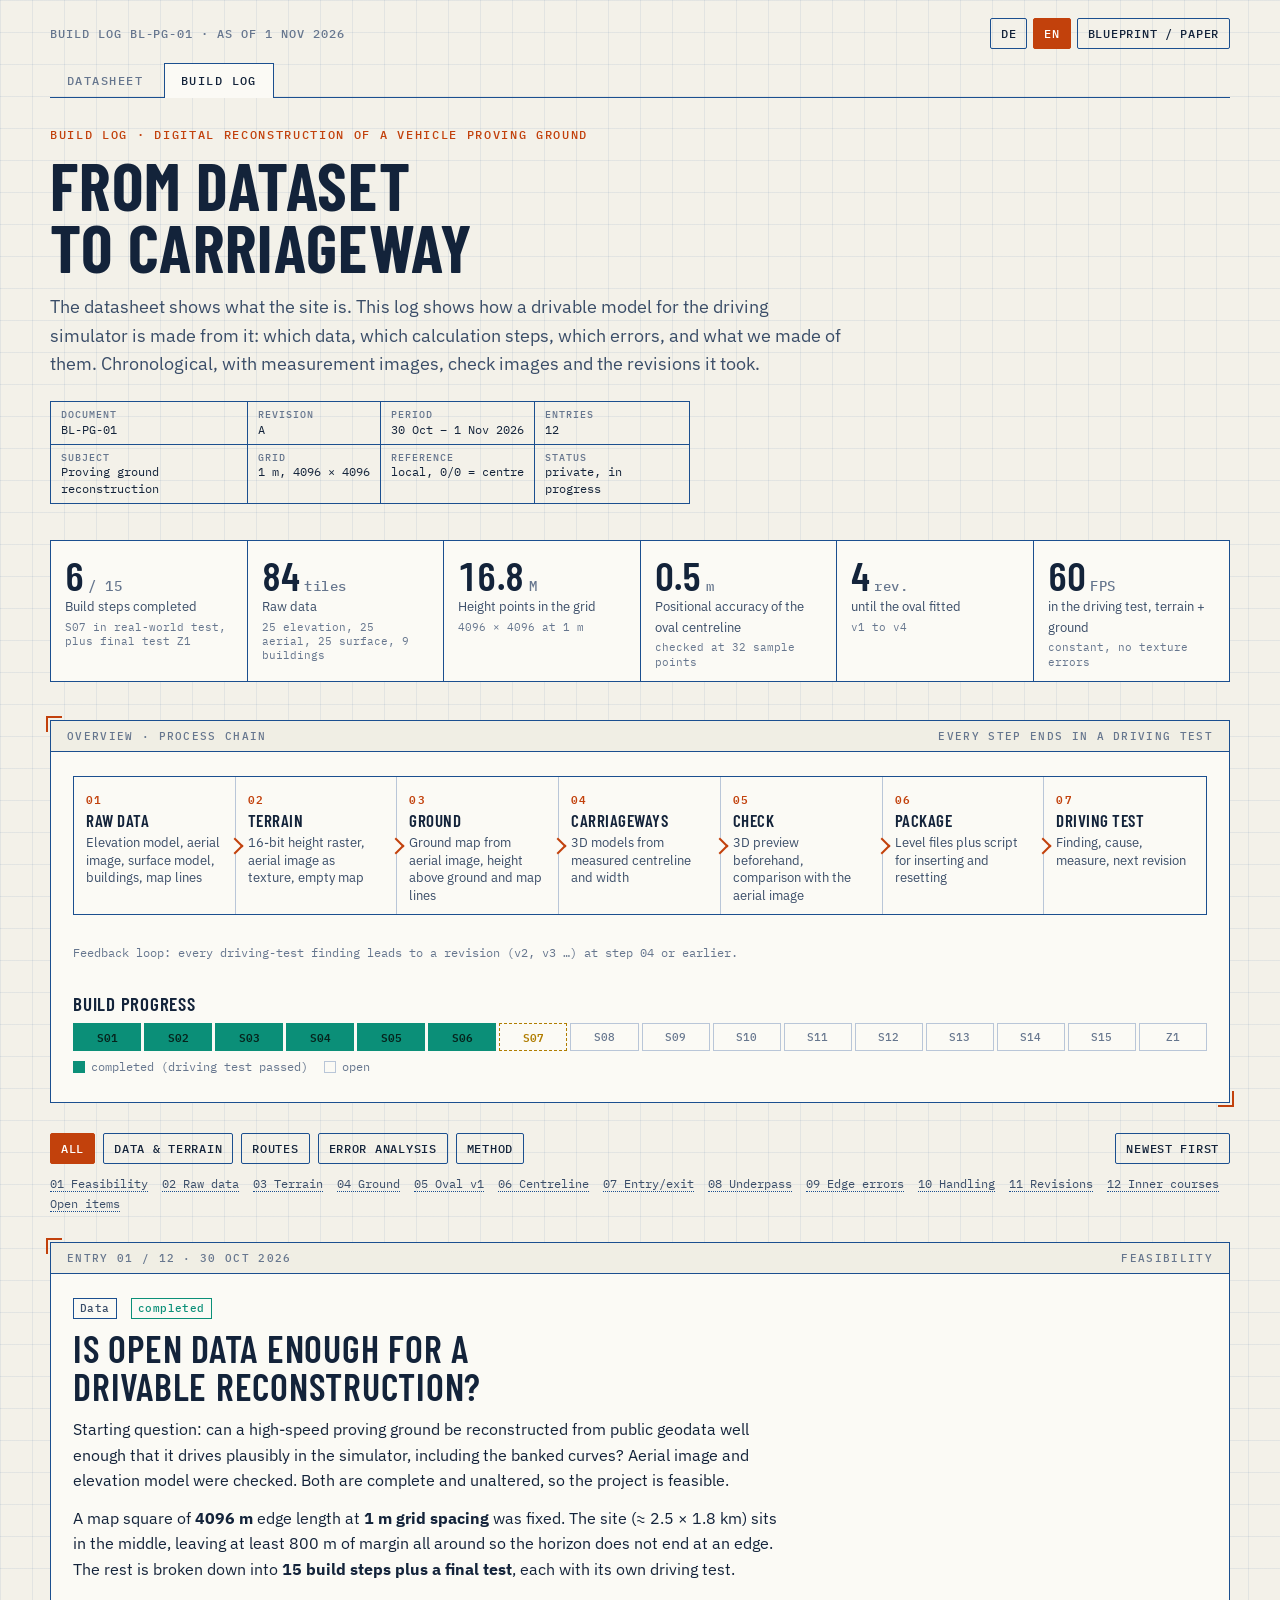
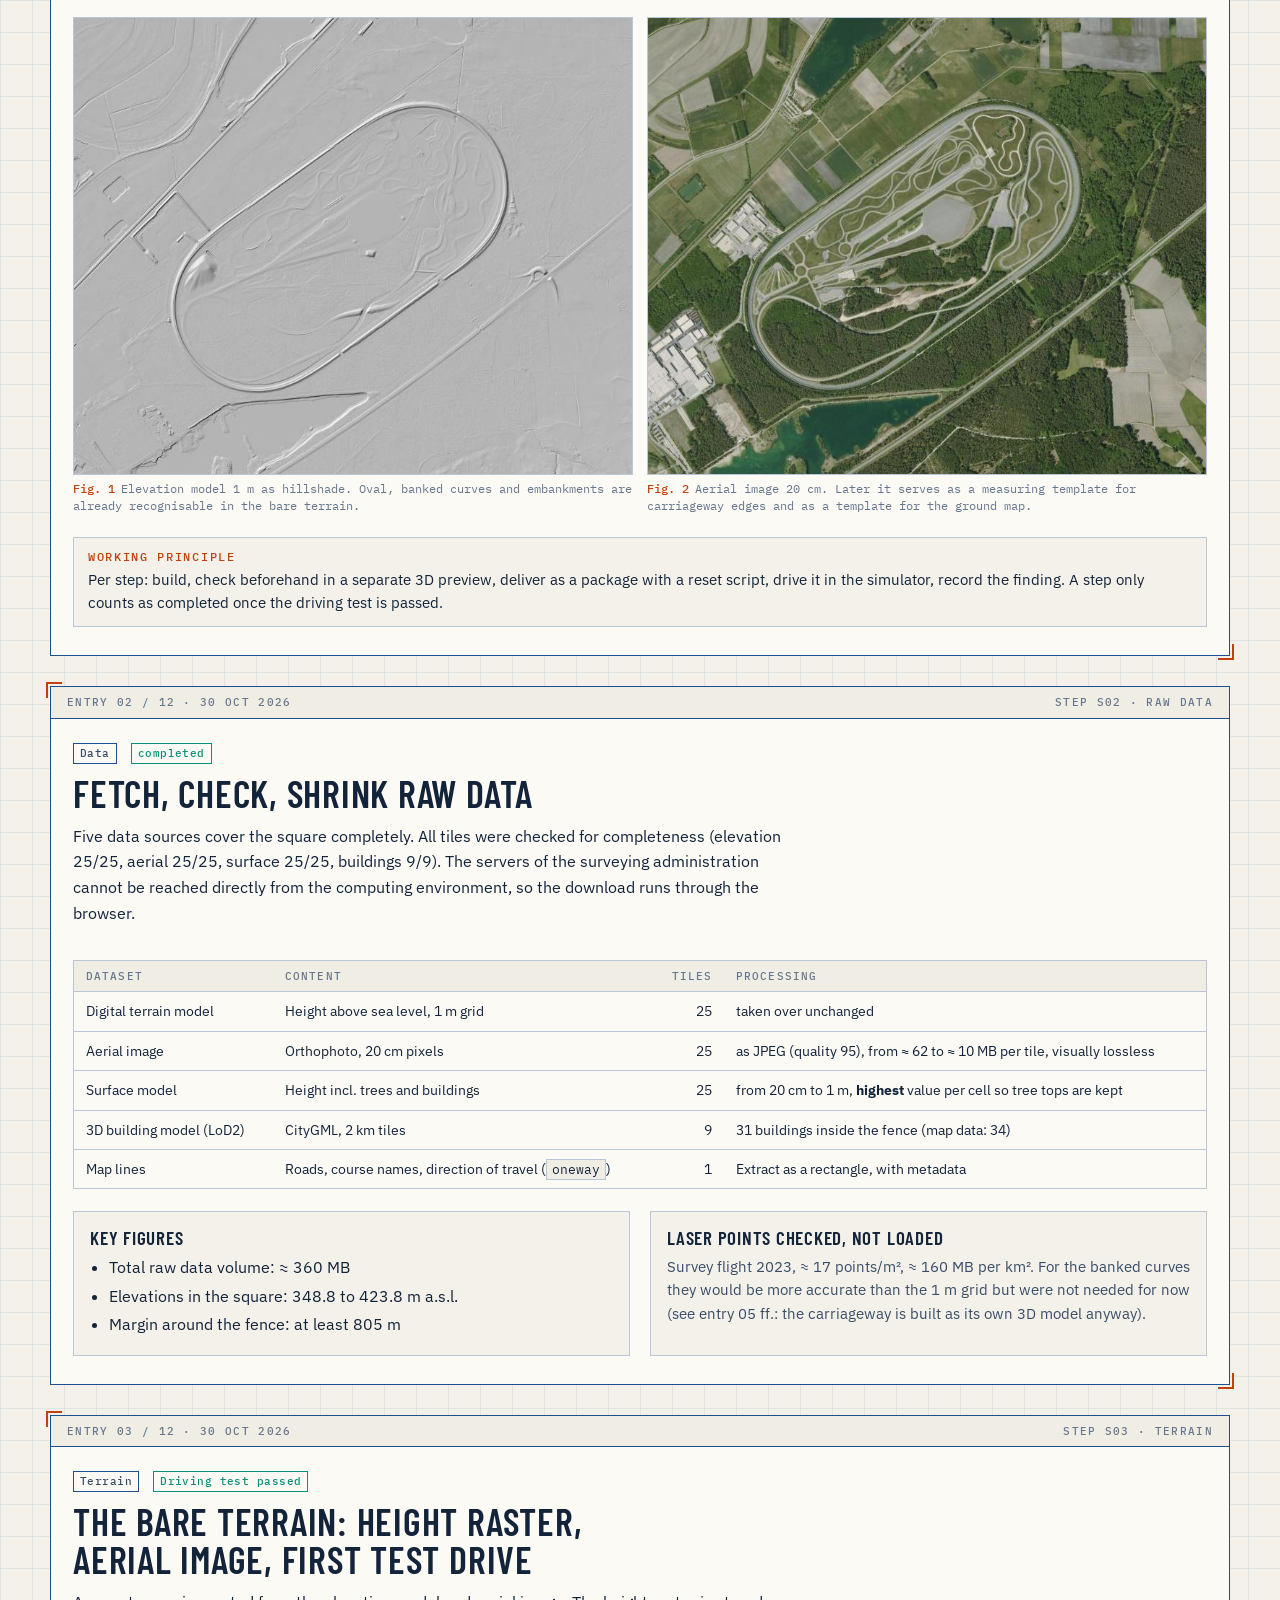
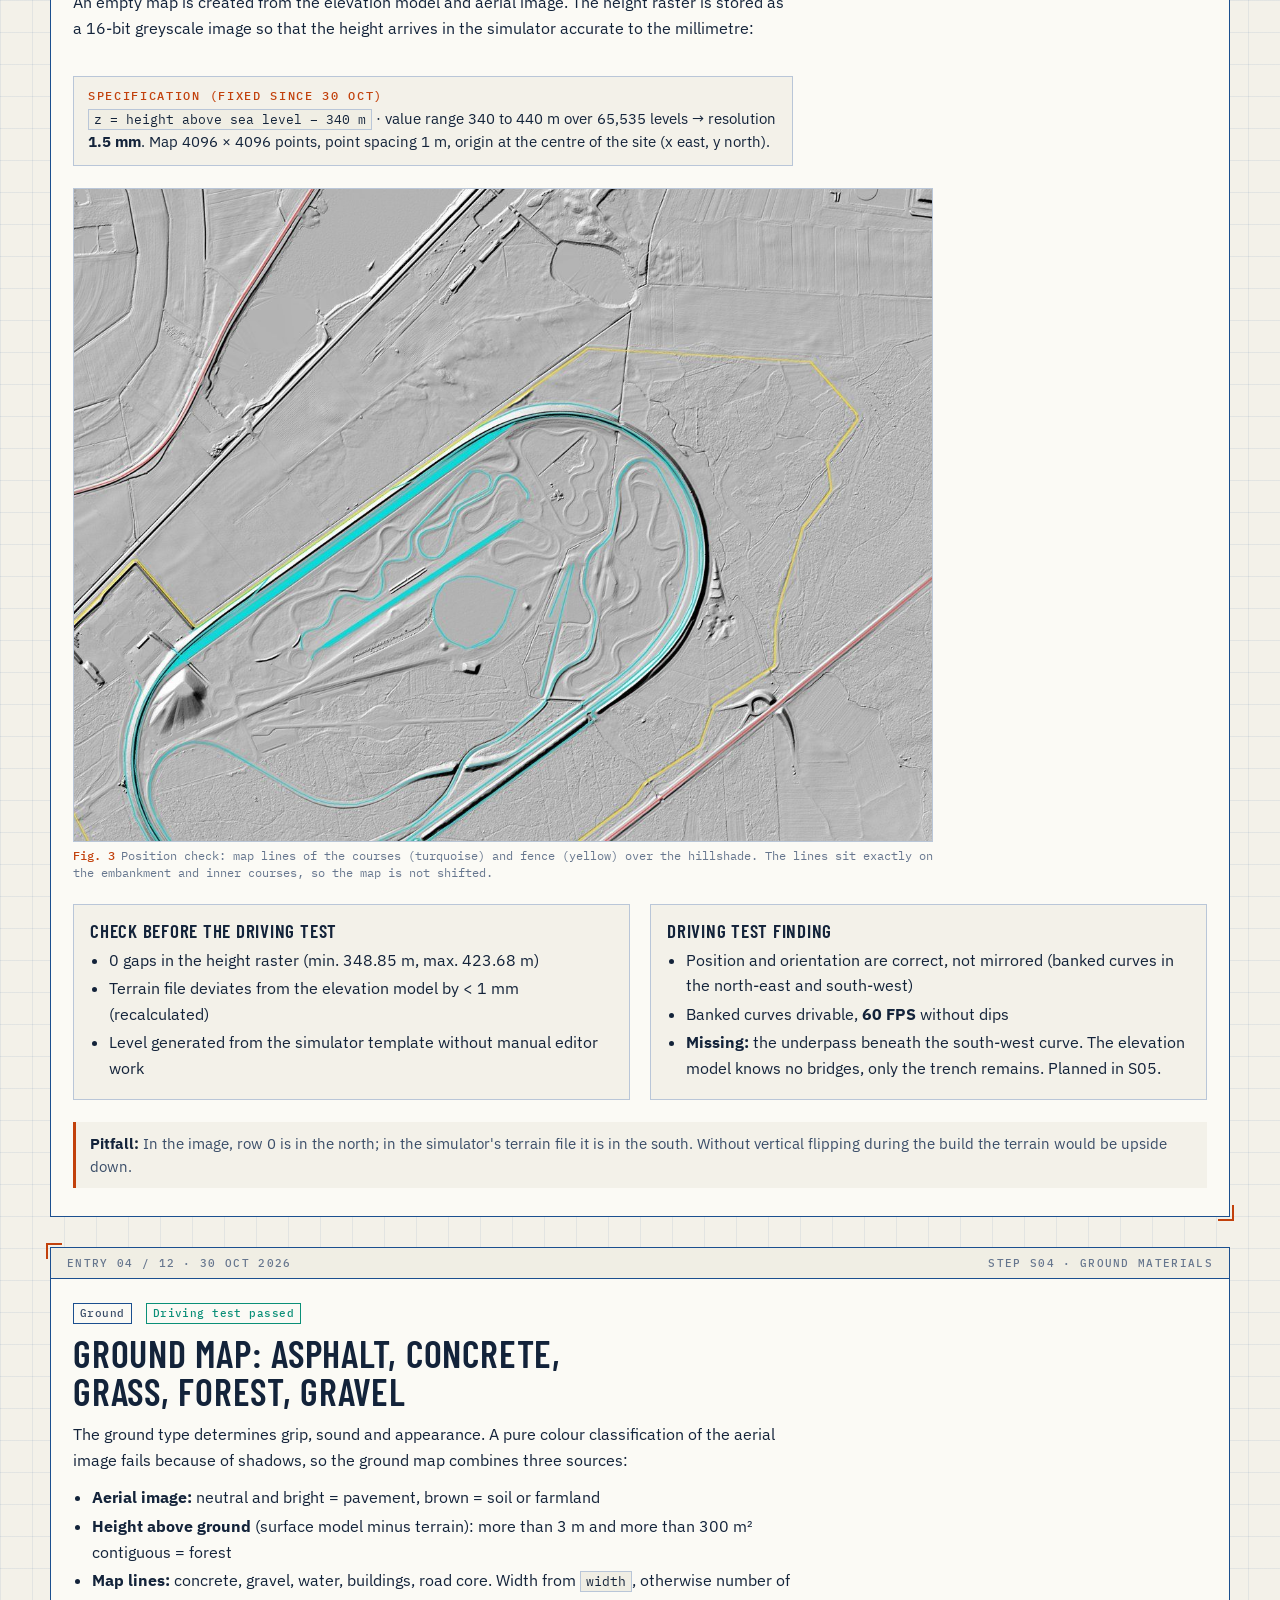
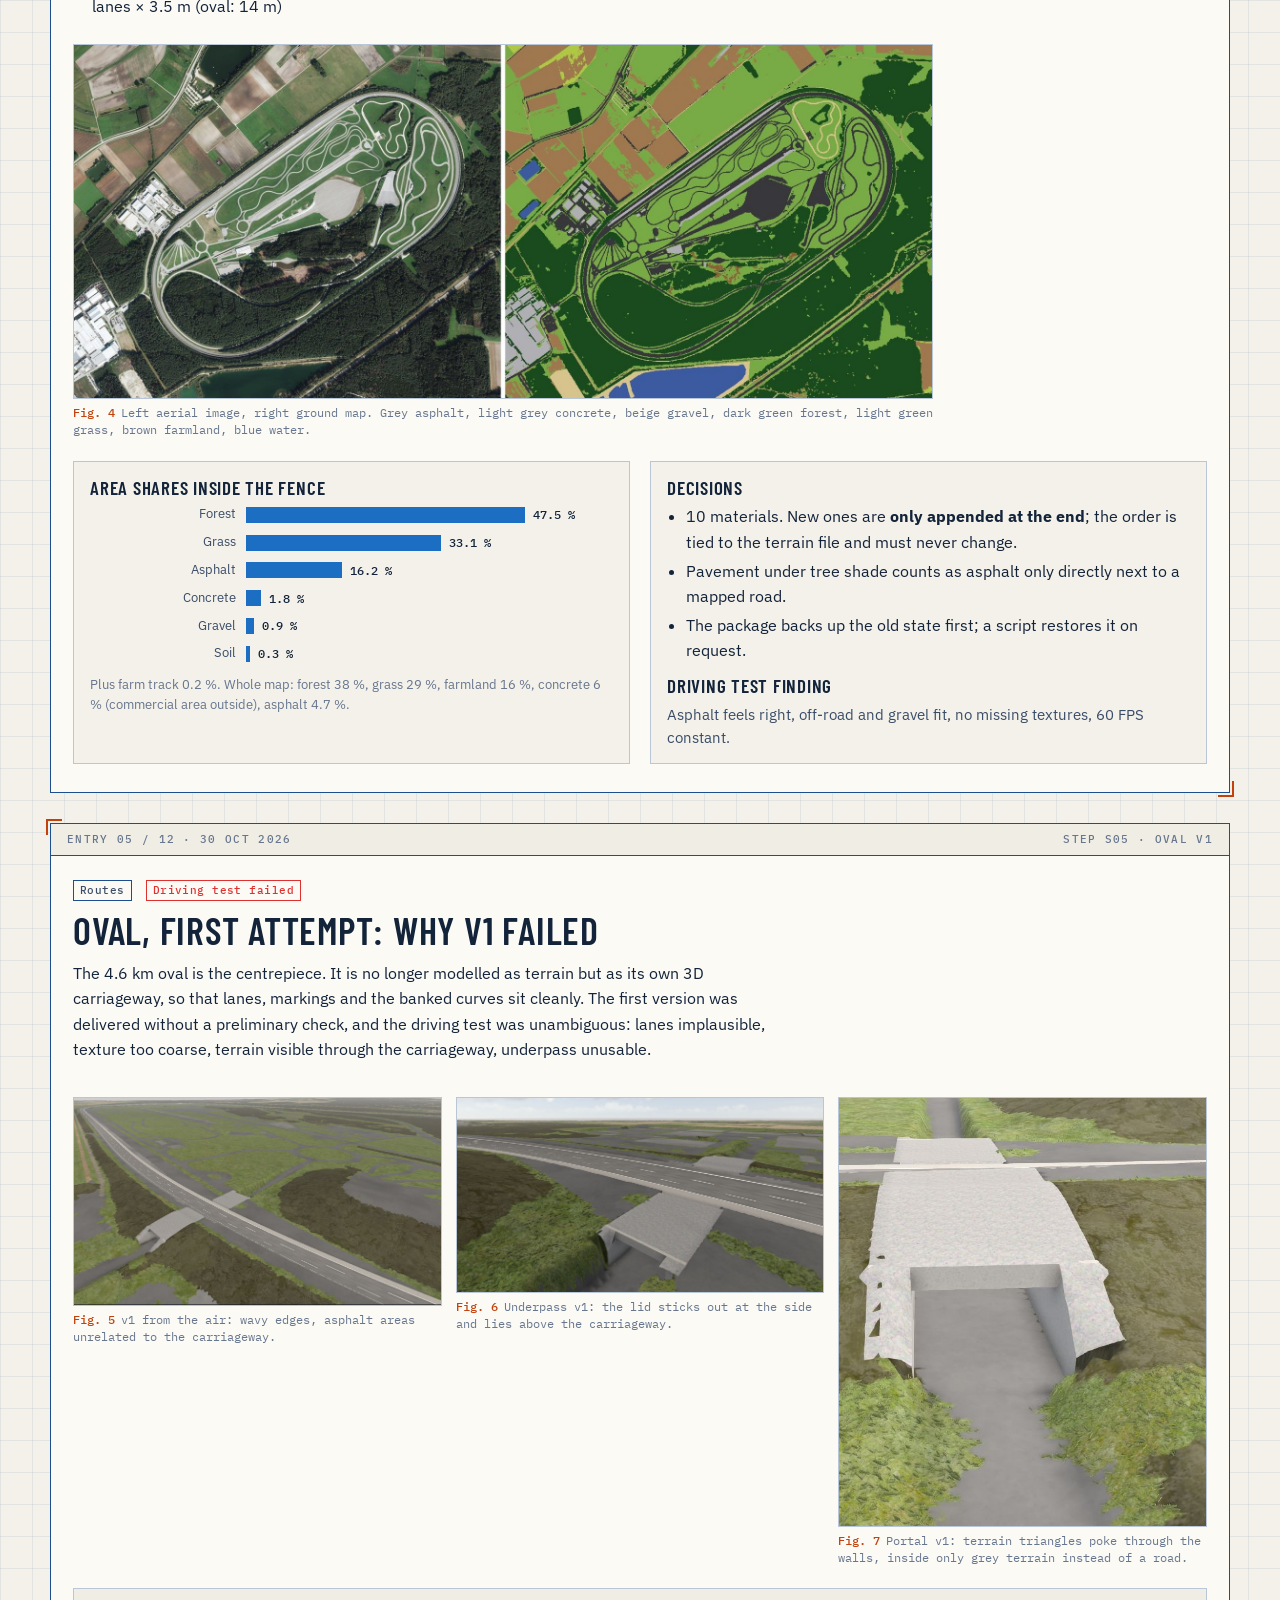
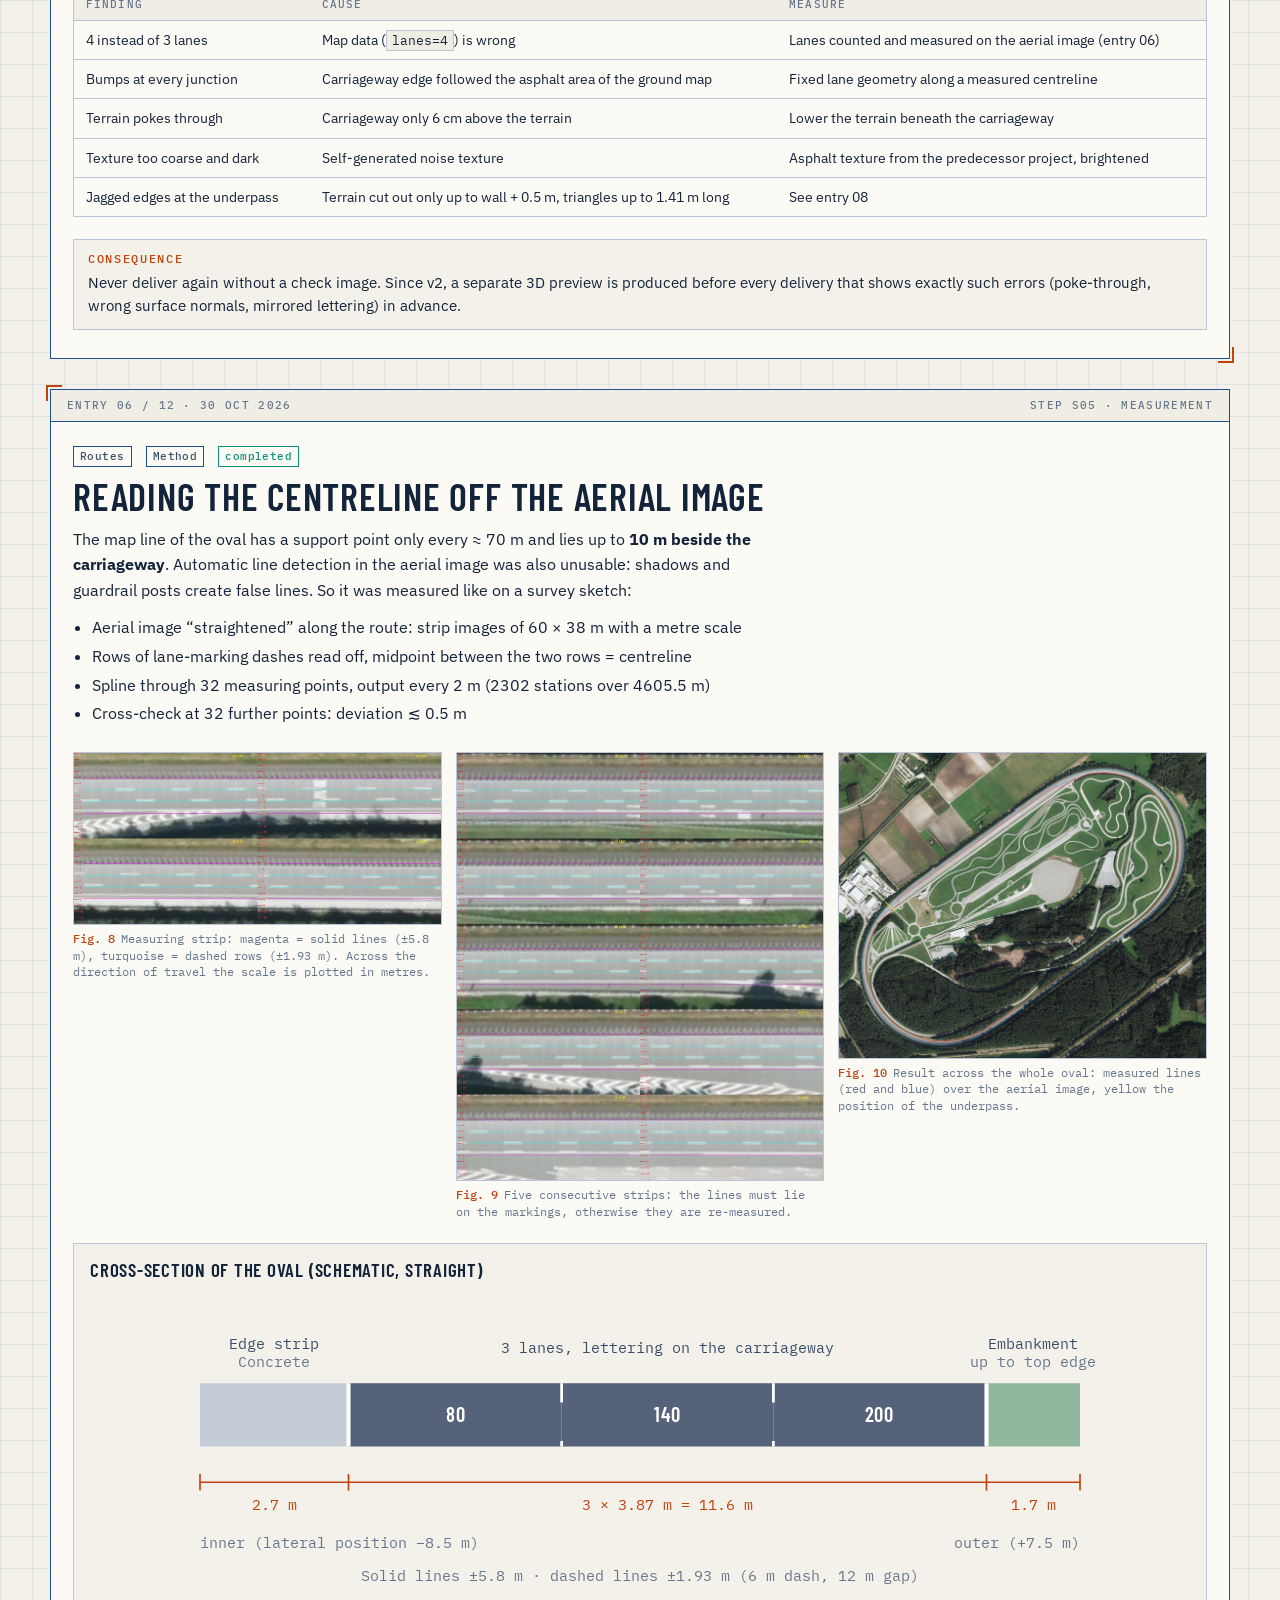
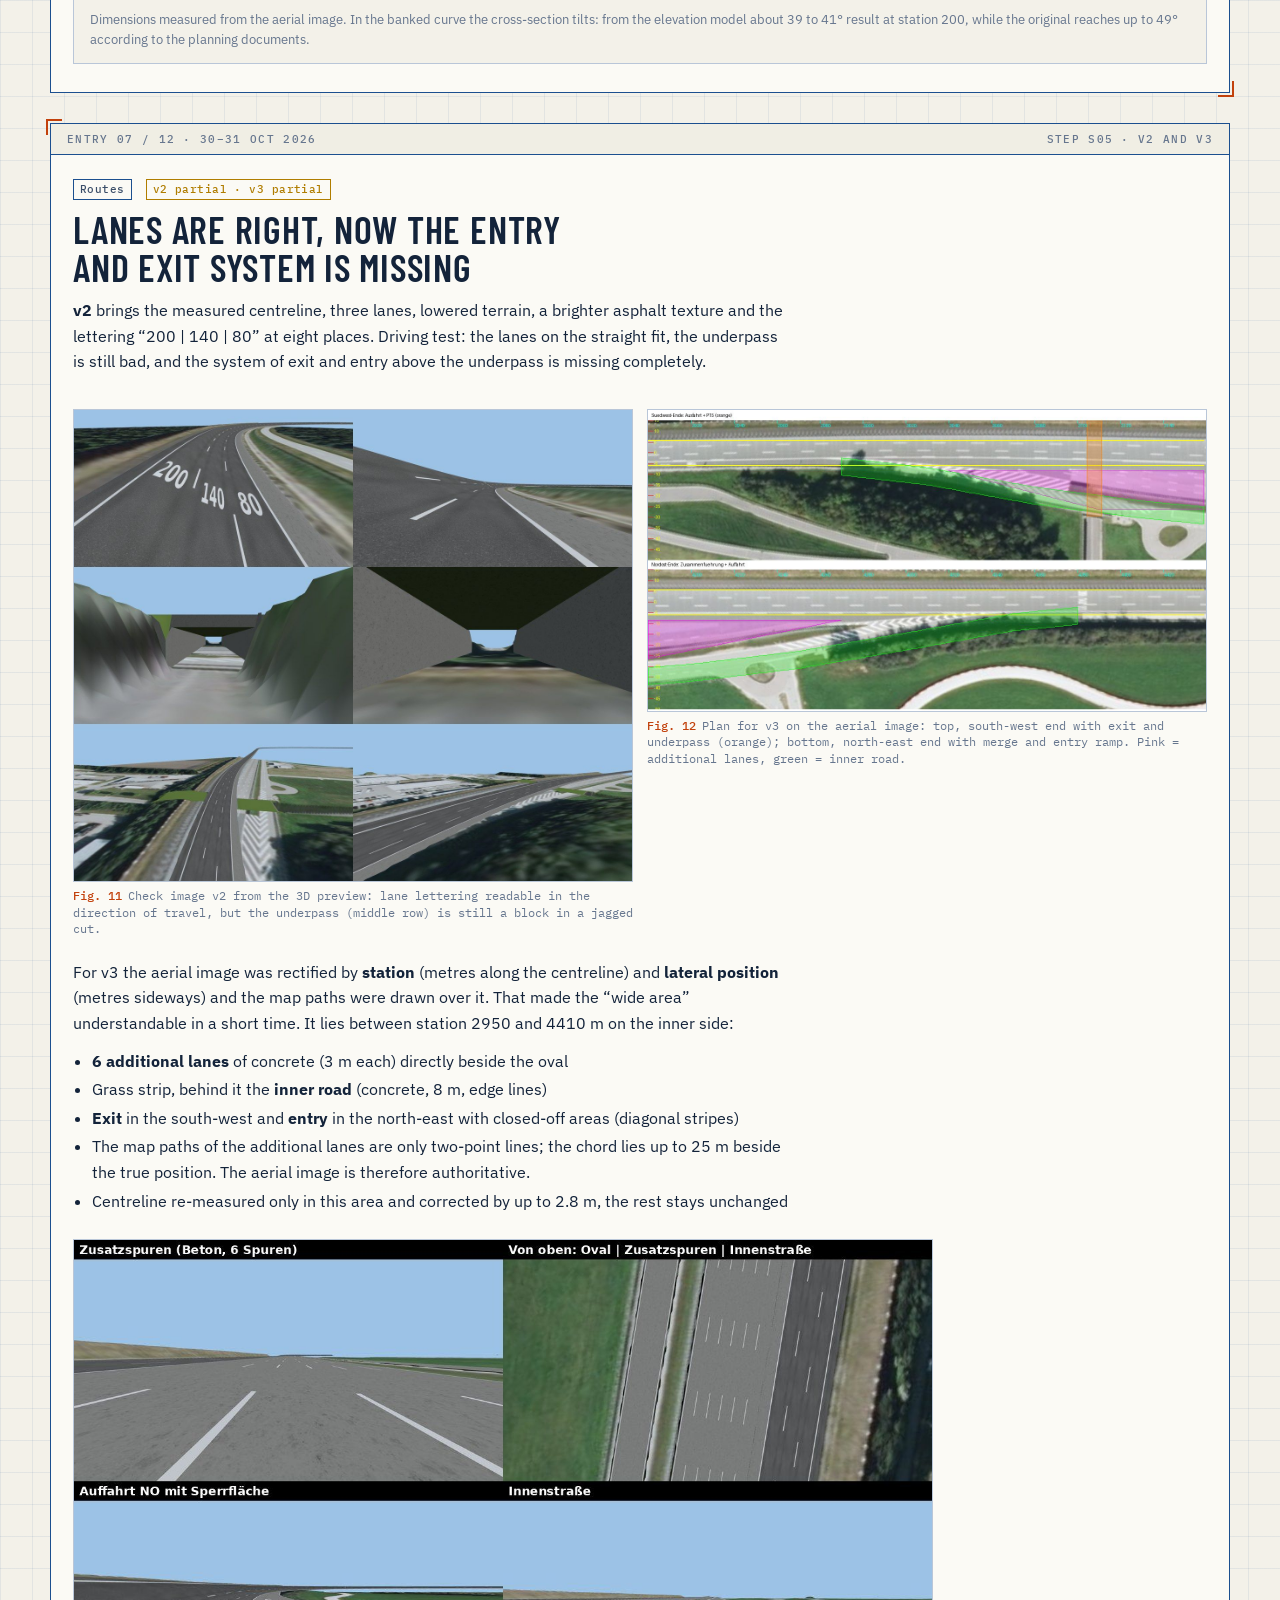
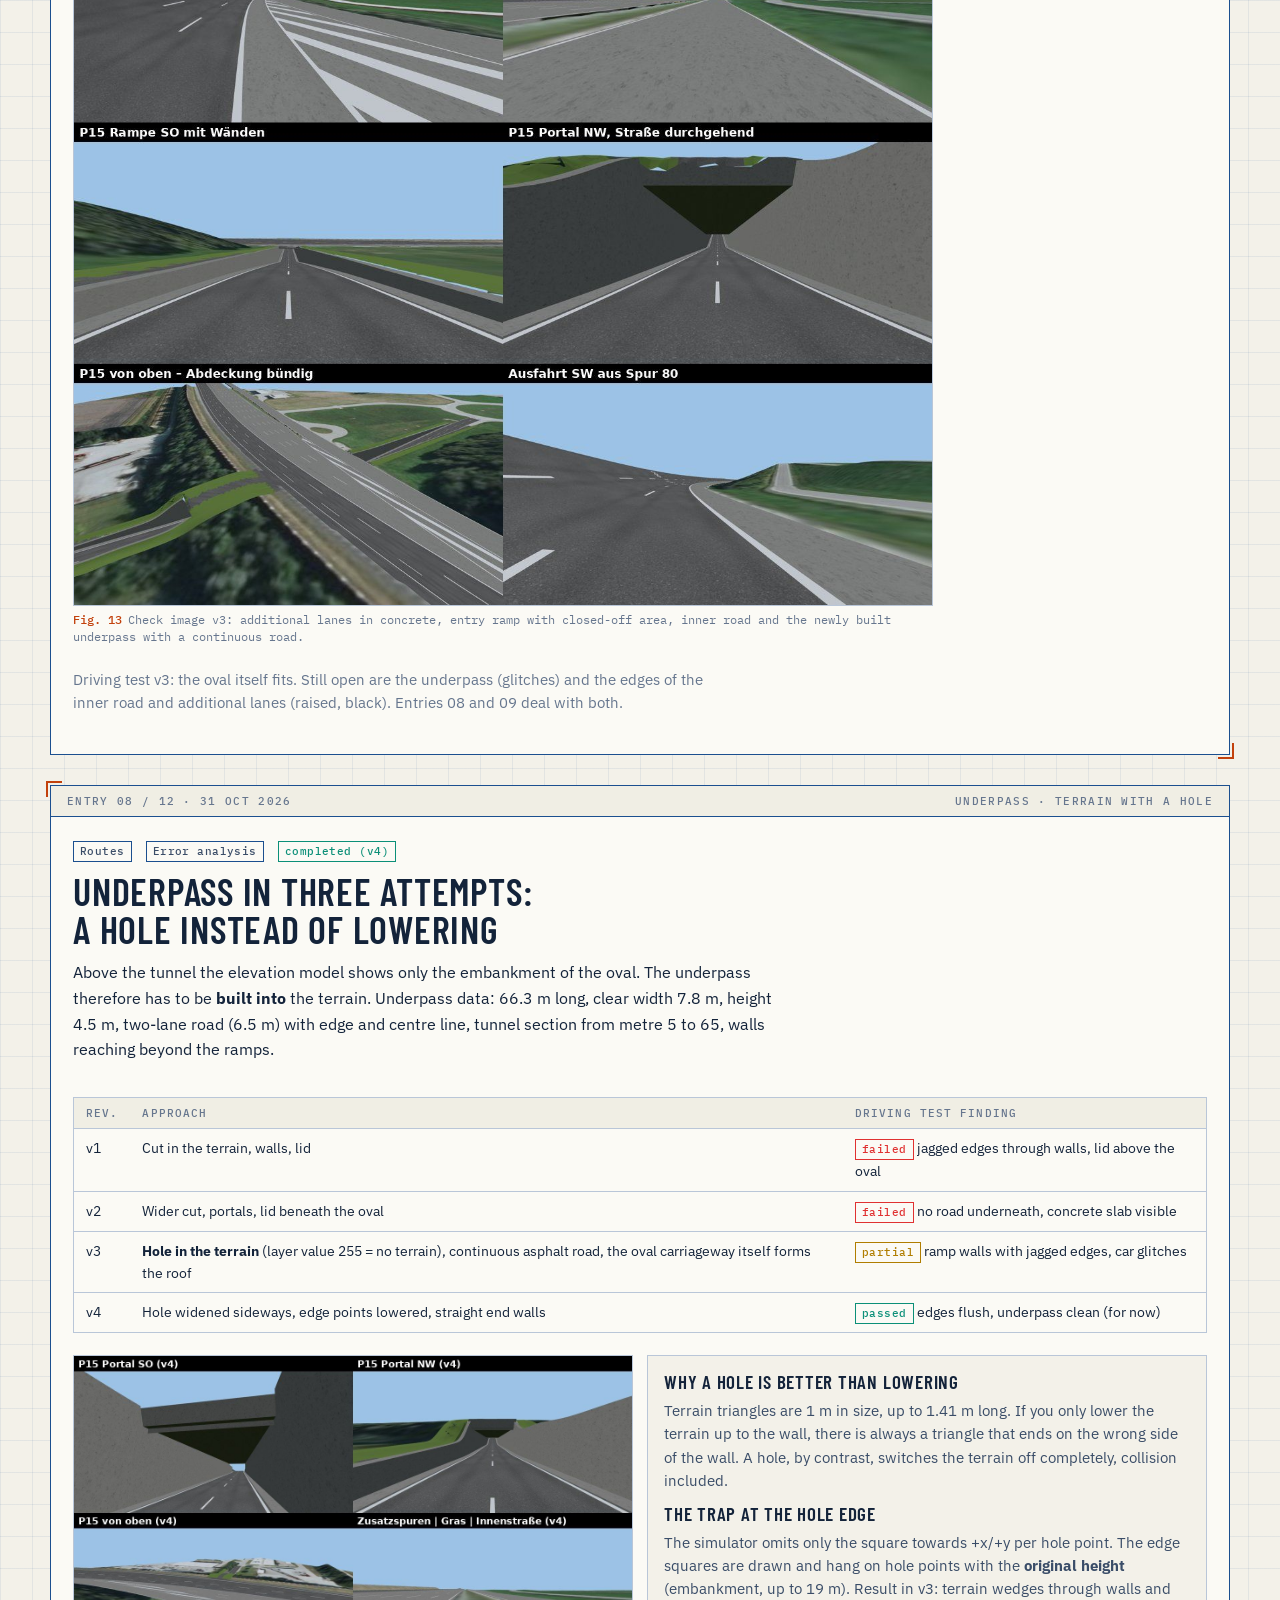
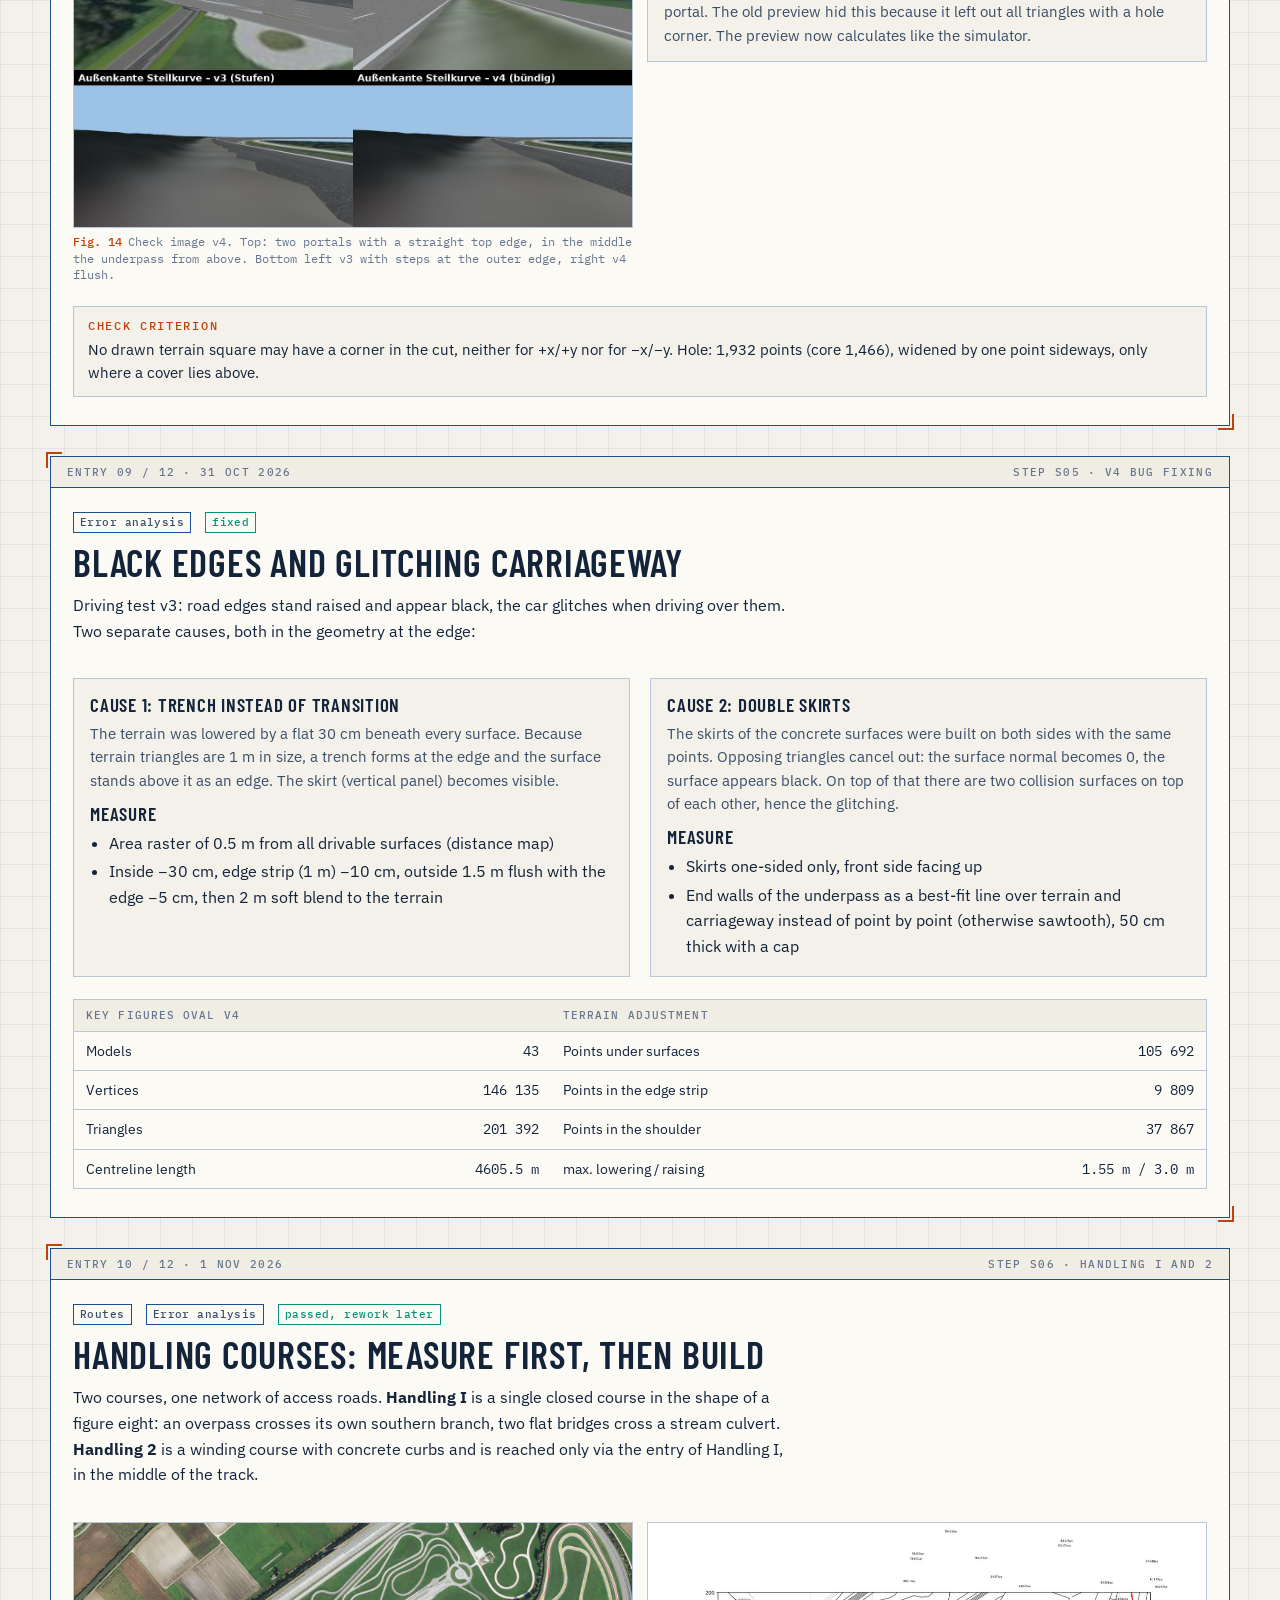
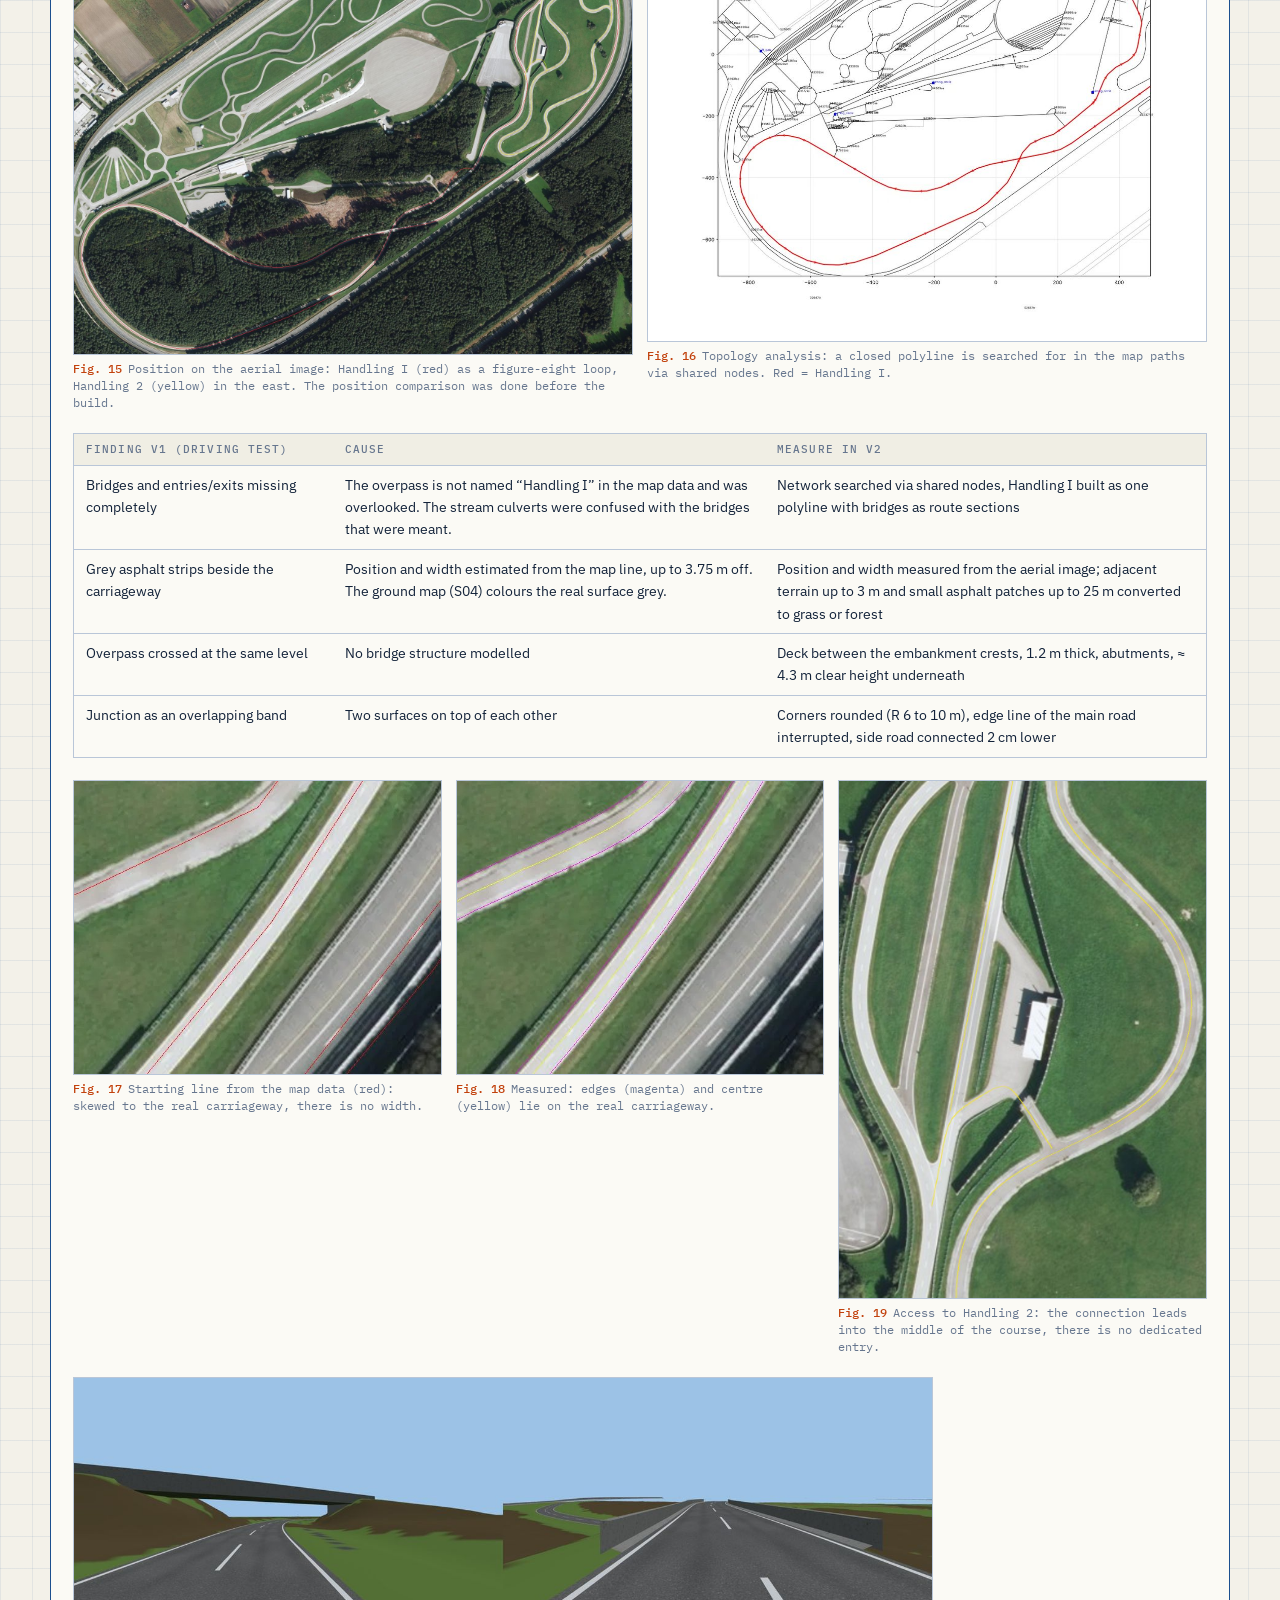
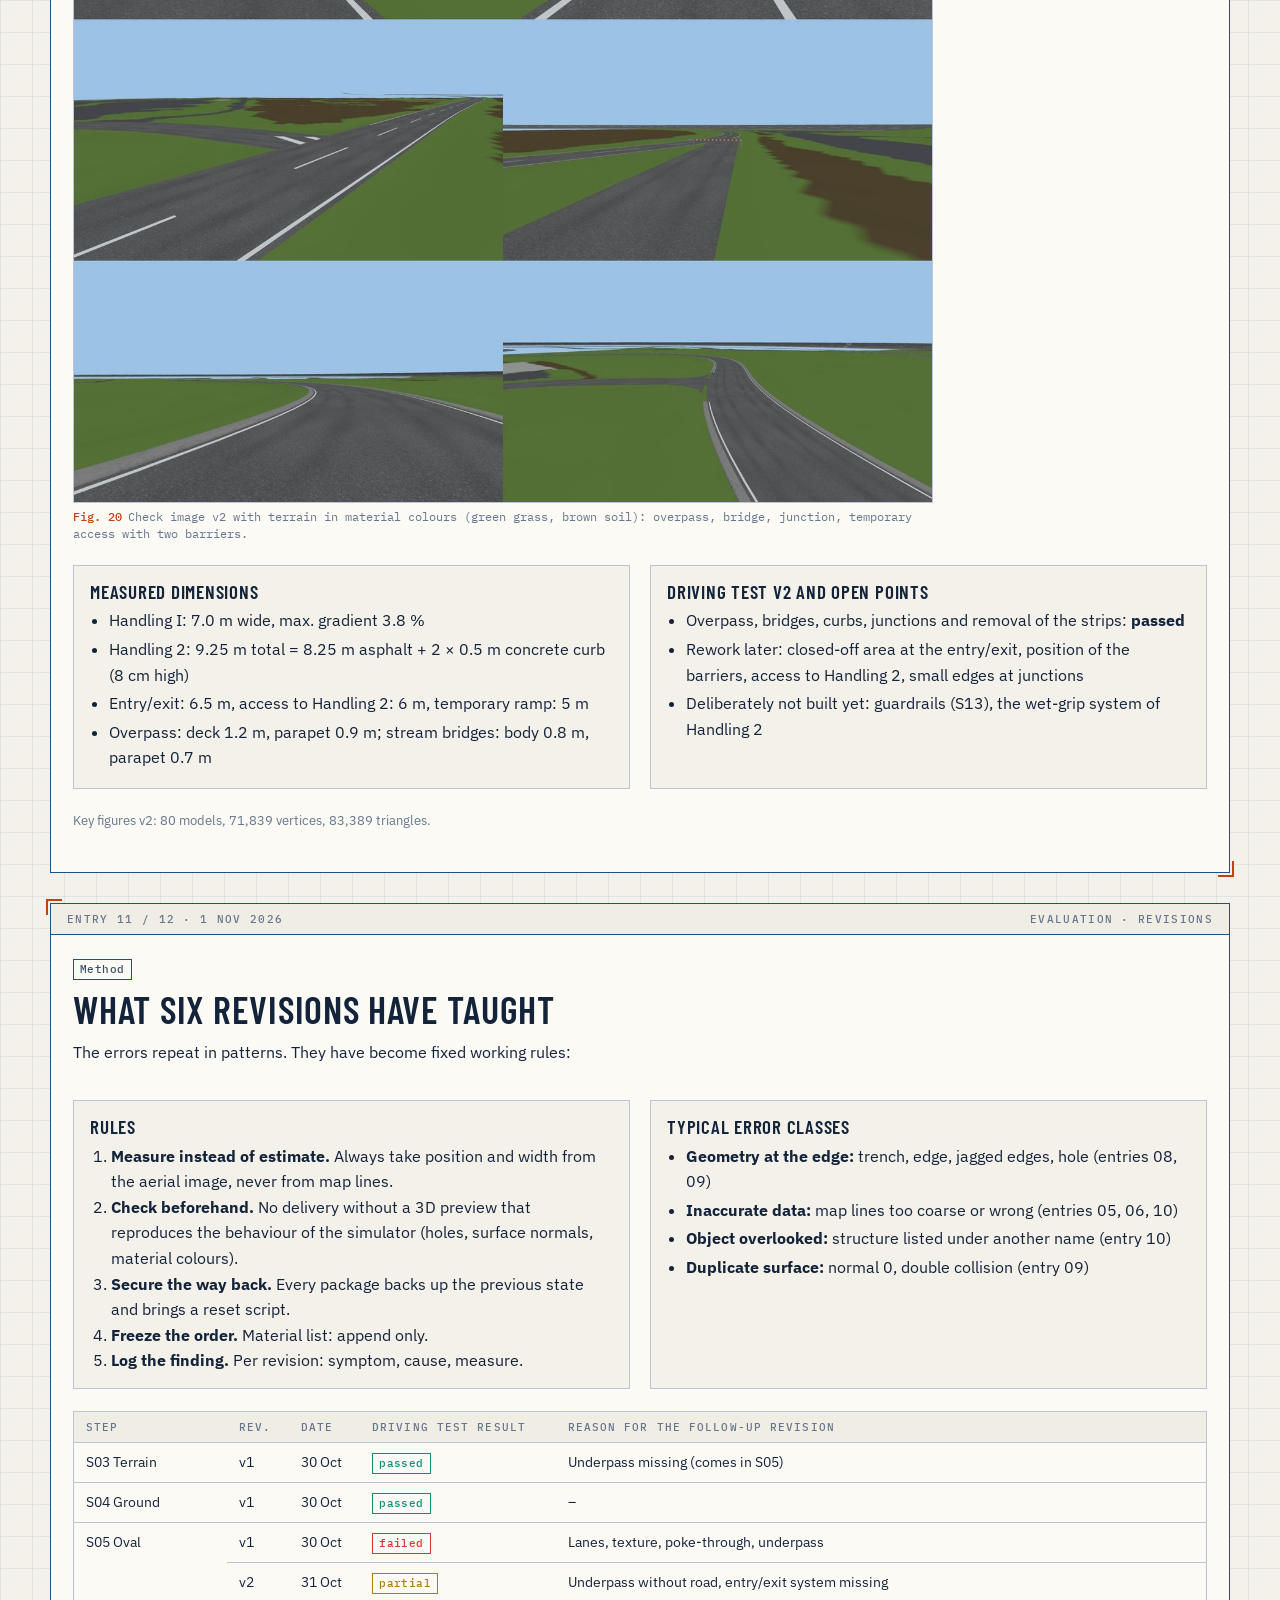
==== commit 75e6ea18: "Add files via upload EN/GER" ====
--- a/blog/index.html
+++ b/blog/index.html
@@ -46,6 +46,7 @@
 /* Kopf */
 .top{display:flex;justify-content:space-between;align-items:center;gap:12px;padding-top:18px;font:500 12px var(--f-m);letter-spacing:.08em;text-transform:uppercase;color:var(--muted)}
 .btn{font:500 12px var(--f-m);letter-spacing:.06em;text-transform:uppercase;color:var(--ink);background:transparent;border:1px solid var(--line);padding:7px 10px;cursor:pointer;border-radius:2px}
+.tools{display:flex;gap:6px;flex-wrap:wrap;justify-content:flex-end}
 .btn:hover{background:var(--panel2)} .btn[aria-pressed="true"]{background:var(--accent);color:var(--accent-ink);border-color:var(--accent)}
 .tabs{display:flex;gap:4px;margin-top:14px;border-bottom:1px solid var(--line)}
 .tabs a{font:500 12px/1 var(--f-m);letter-spacing:.12em;text-transform:uppercase;color:var(--muted);text-decoration:none;padding:11px 16px;border:1px solid transparent;border-bottom:0;margin-bottom:-1px}
@@ -139,10 +140,11 @@
 @media (max-width:860px){.tb{grid-template-columns:repeat(2,auto)}.tb div:nth-child(4n){border-right:1px solid var(--line)}.tb div:nth-child(2n){border-right:0}.tb div:nth-last-child(-n+4){border-bottom:1px solid var(--line)}.tb div:nth-last-child(-n+2){border-bottom:0}}
 @media (max-width:520px){.sb{padding:18px 14px 22px}.kpi b{font-size:32px}.sh{flex-direction:column;gap:2px}.pipe{grid-template-columns:1fr}.pipe div{border-right:0}.hbr{grid-template-columns:90px 1fr}}
 </style>
+<script data-goatcounter="https://ericcarni.goatcounter.com/count" async src="https://gc.zgo.at/count.js"></script>
 </head>
 <body>
 <div class="wrap">
-<div class="top"><span>Baublog BL-PG-01 · Stand 01.11.2026</span><button class="btn" id="themebtn" type="button" aria-label="Darstellung wechseln">Blaupause / Papier</button></div>
+<div class="top"><span>Baublog BL-PG-01 · Stand 01.11.2026</span><span class="tools"><button class="btn" id="lang-de" type="button" aria-pressed="true" aria-label="Deutsch" lang="de">DE</button><button class="btn" id="lang-en" type="button" aria-pressed="false" aria-label="English" lang="en">EN</button><button class="btn" id="themebtn" type="button" aria-label="Darstellung wechseln">Blaupause / Papier</button></span></div>
 <nav class="tabs" aria-label="Bereiche"><a href="../">Datenblatt</a><a href="./" aria-current="page">Baublog</a></nav>
 
 <header class="hero">
@@ -460,8 +462,6 @@
     </tbody></table></div>
 </div></section>
 
-</main>
-
 <!-- 12 -->
 <section class="sheet entry" id="e12" data-tags="strecken fehler"><div class="sh"><span>Eintrag 12 / 12 · 01.11.2026</span><span>Schritt S07 · Innenkurse</span></div>
 <div class="sb">
@@ -495,6 +495,8 @@
     <div class="card"><h3>Gelernt</h3><ul class="t"><li>Texturen aus dem Simulator-Material ableiten statt Fremdbilder</li><li>Markierungen: Qualität des Luftbilds begrenzt das Ergebnis</li><li>Kreise rechnen statt Masken nachzeichnen</li></ul></div>
   </div>
 </div></section>
+
+</main>
 
 <section class="sheet" id="offen"><div class="sh"><span>Offene Posten</span><span>S07b bis Z1</span></div>
 <div class="sb">
@@ -529,6 +531,8 @@
 
 <div class="lb" id="lb" role="dialog" aria-modal="true" aria-label="Bildansicht"><img alt=""><p></p></div>
 
+<script src="../assets/i18n-en.js"></script>
+<script src="../assets/i18n.js"></script>
 <script>
 (function(){
   /* Darstellung wechseln, gemeinsam mit dem Datenblatt */
@@ -544,7 +548,7 @@
   }));
   /* Reihenfolge */
   const log=document.getElementById("log"),ob=document.getElementById("order");
-  ob.addEventListener("click",()=>{const on=ob.getAttribute("aria-pressed")!=="true";ob.setAttribute("aria-pressed",on);log.classList.toggle("rev",on);ob.textContent=on?"Chronologisch":"Neueste zuerst"});
+  ob.addEventListener("click",()=>{const on=ob.getAttribute("aria-pressed")!=="true";ob.setAttribute("aria-pressed",on);log.classList.toggle("rev",on);ob.textContent=t(on?"Chronologisch":"Neueste zuerst")});
   /* Bild vergrößern */
   const lb=document.getElementById("lb"),li=lb.querySelector("img"),lc=lb.querySelector("p");
   document.querySelectorAll("figure img").forEach(i=>i.addEventListener("click",()=>{li.src=i.currentSrc||i.src;li.alt=i.alt;const c=i.parentElement.querySelector("figcaption");lc.textContent=c?c.textContent:"";lb.classList.add("on")}));
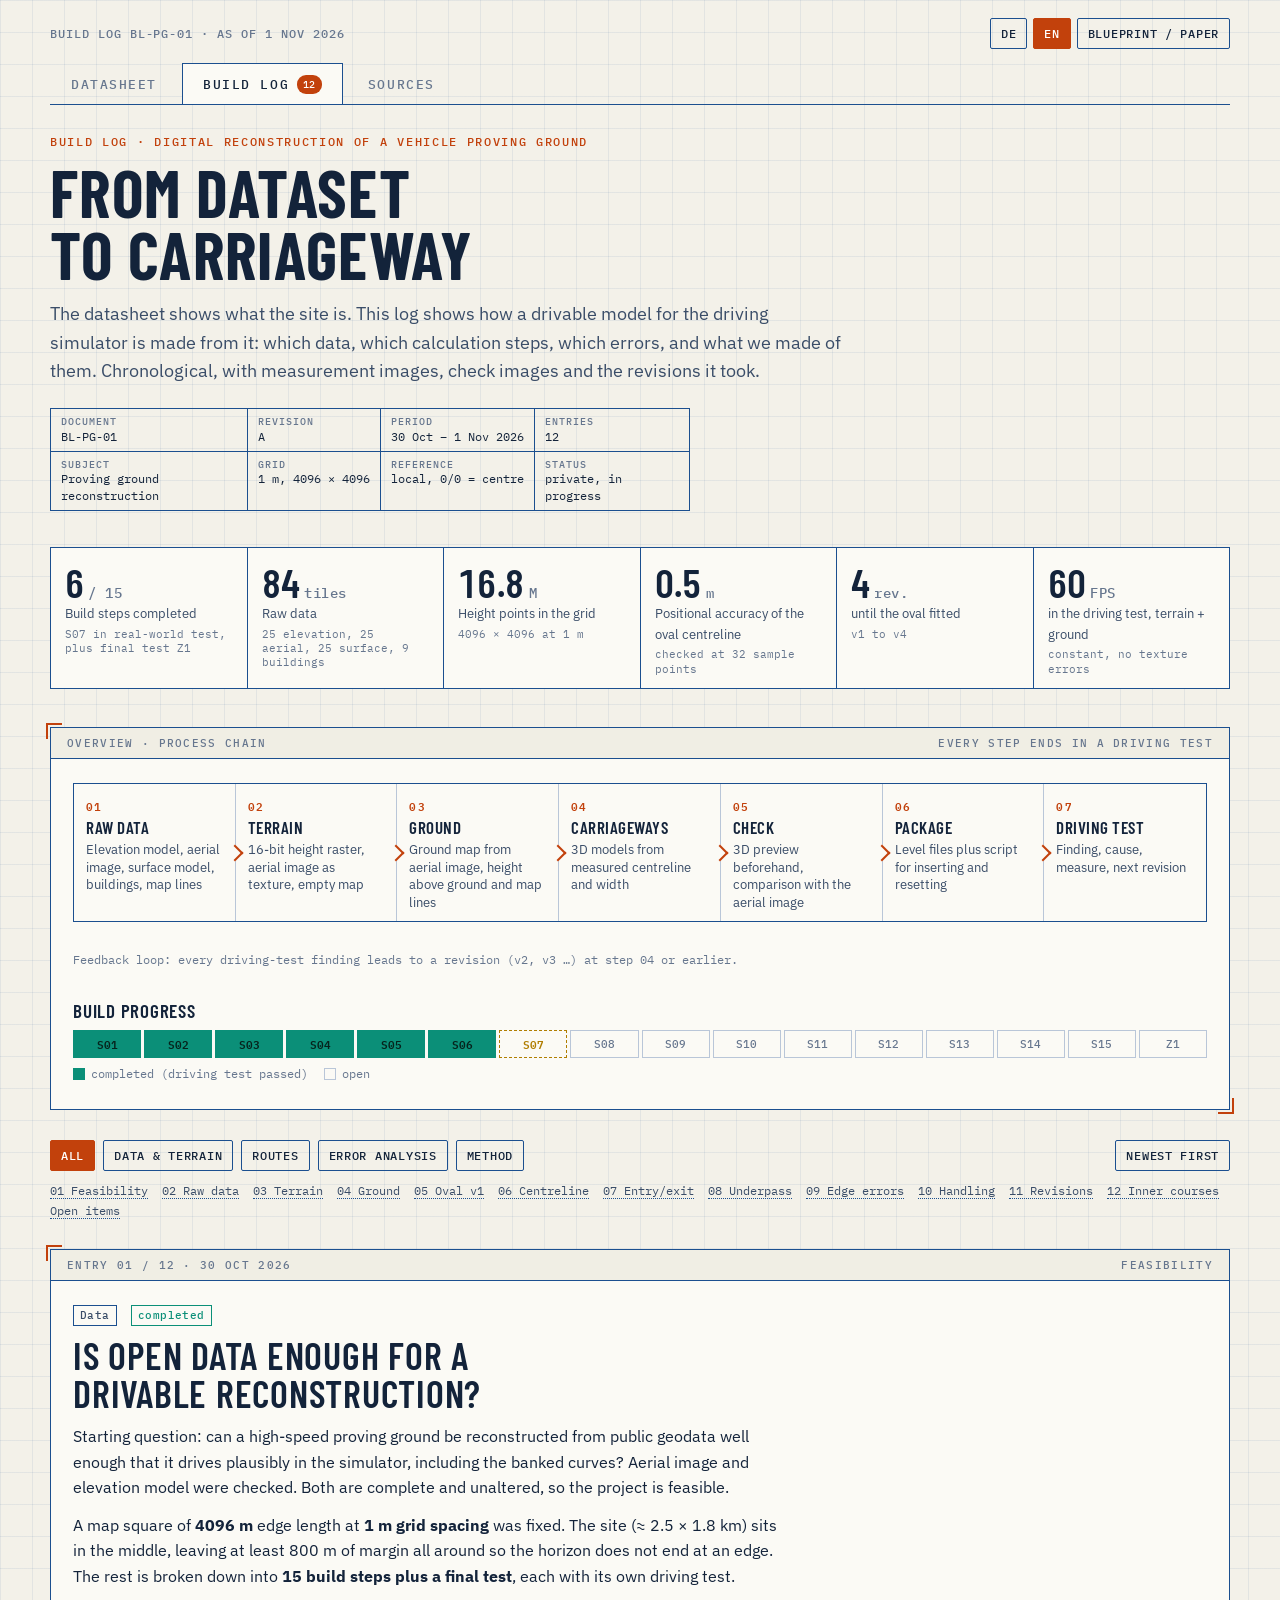
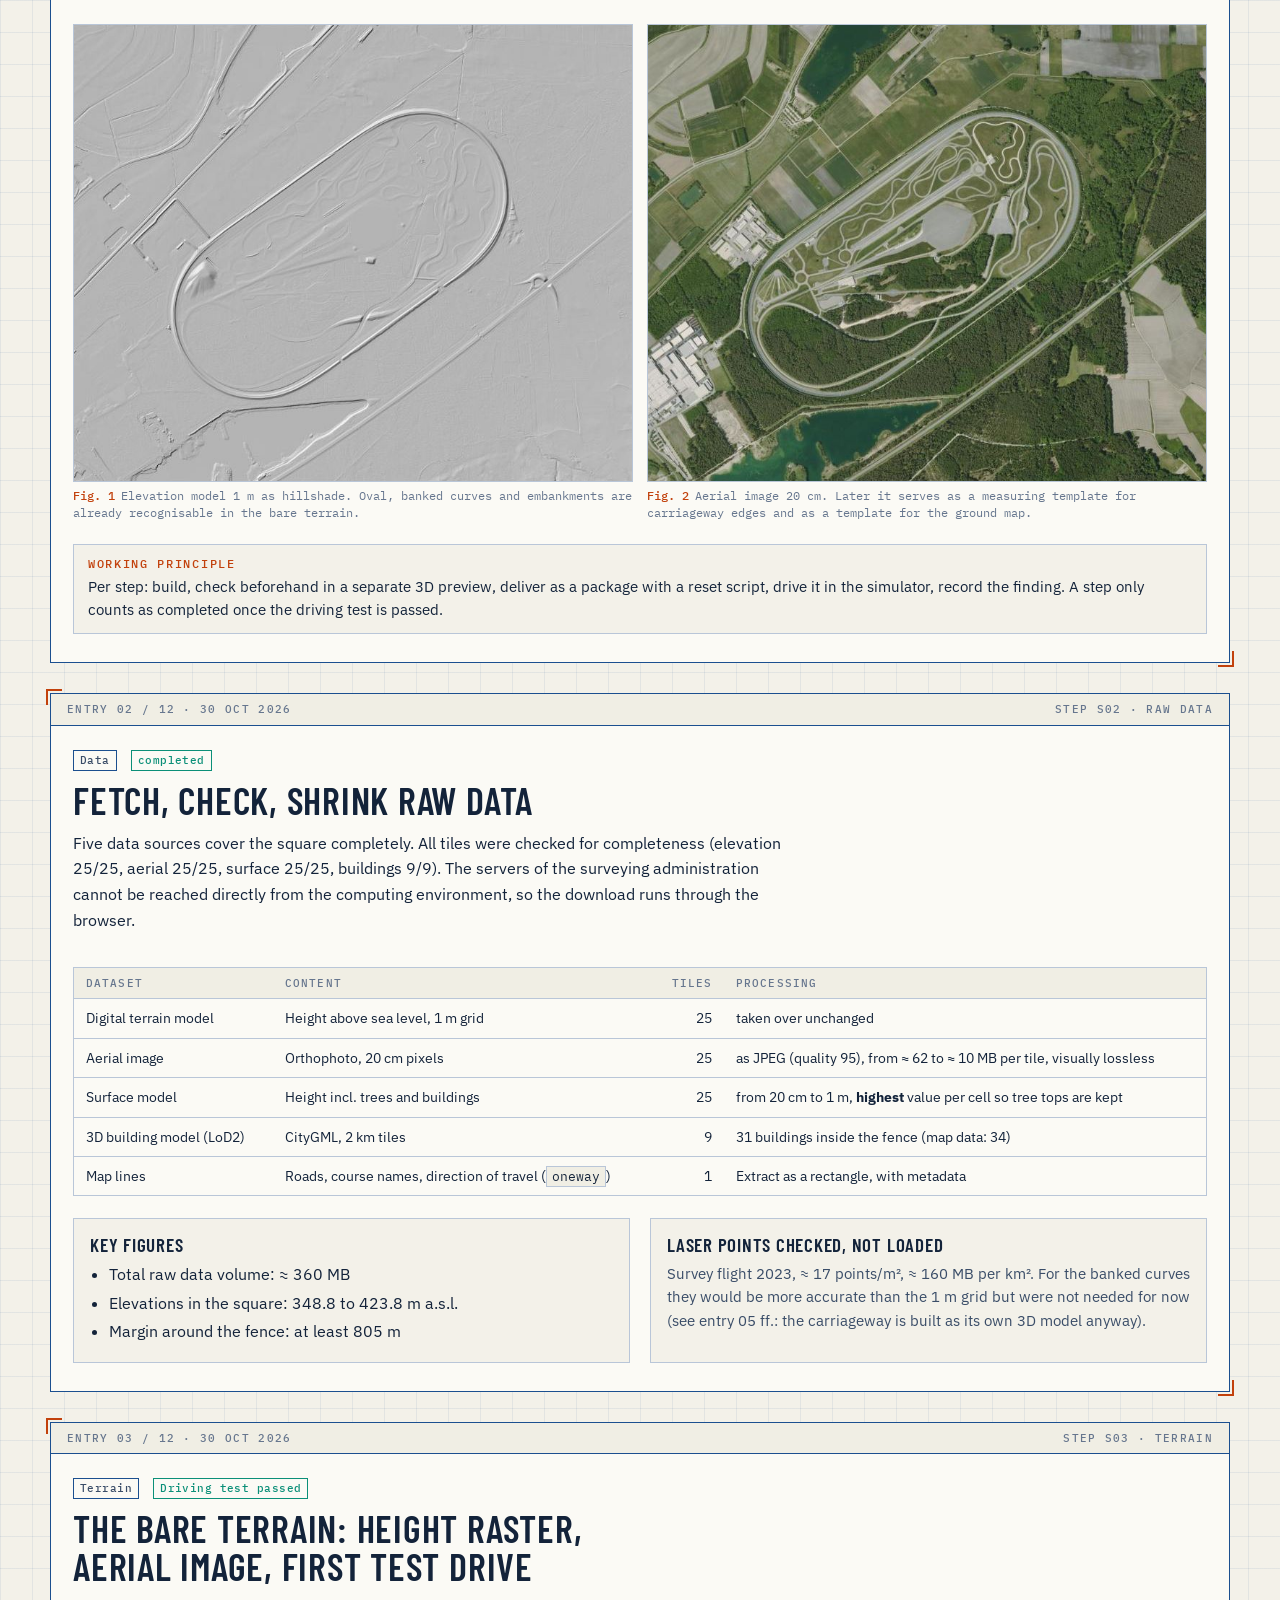
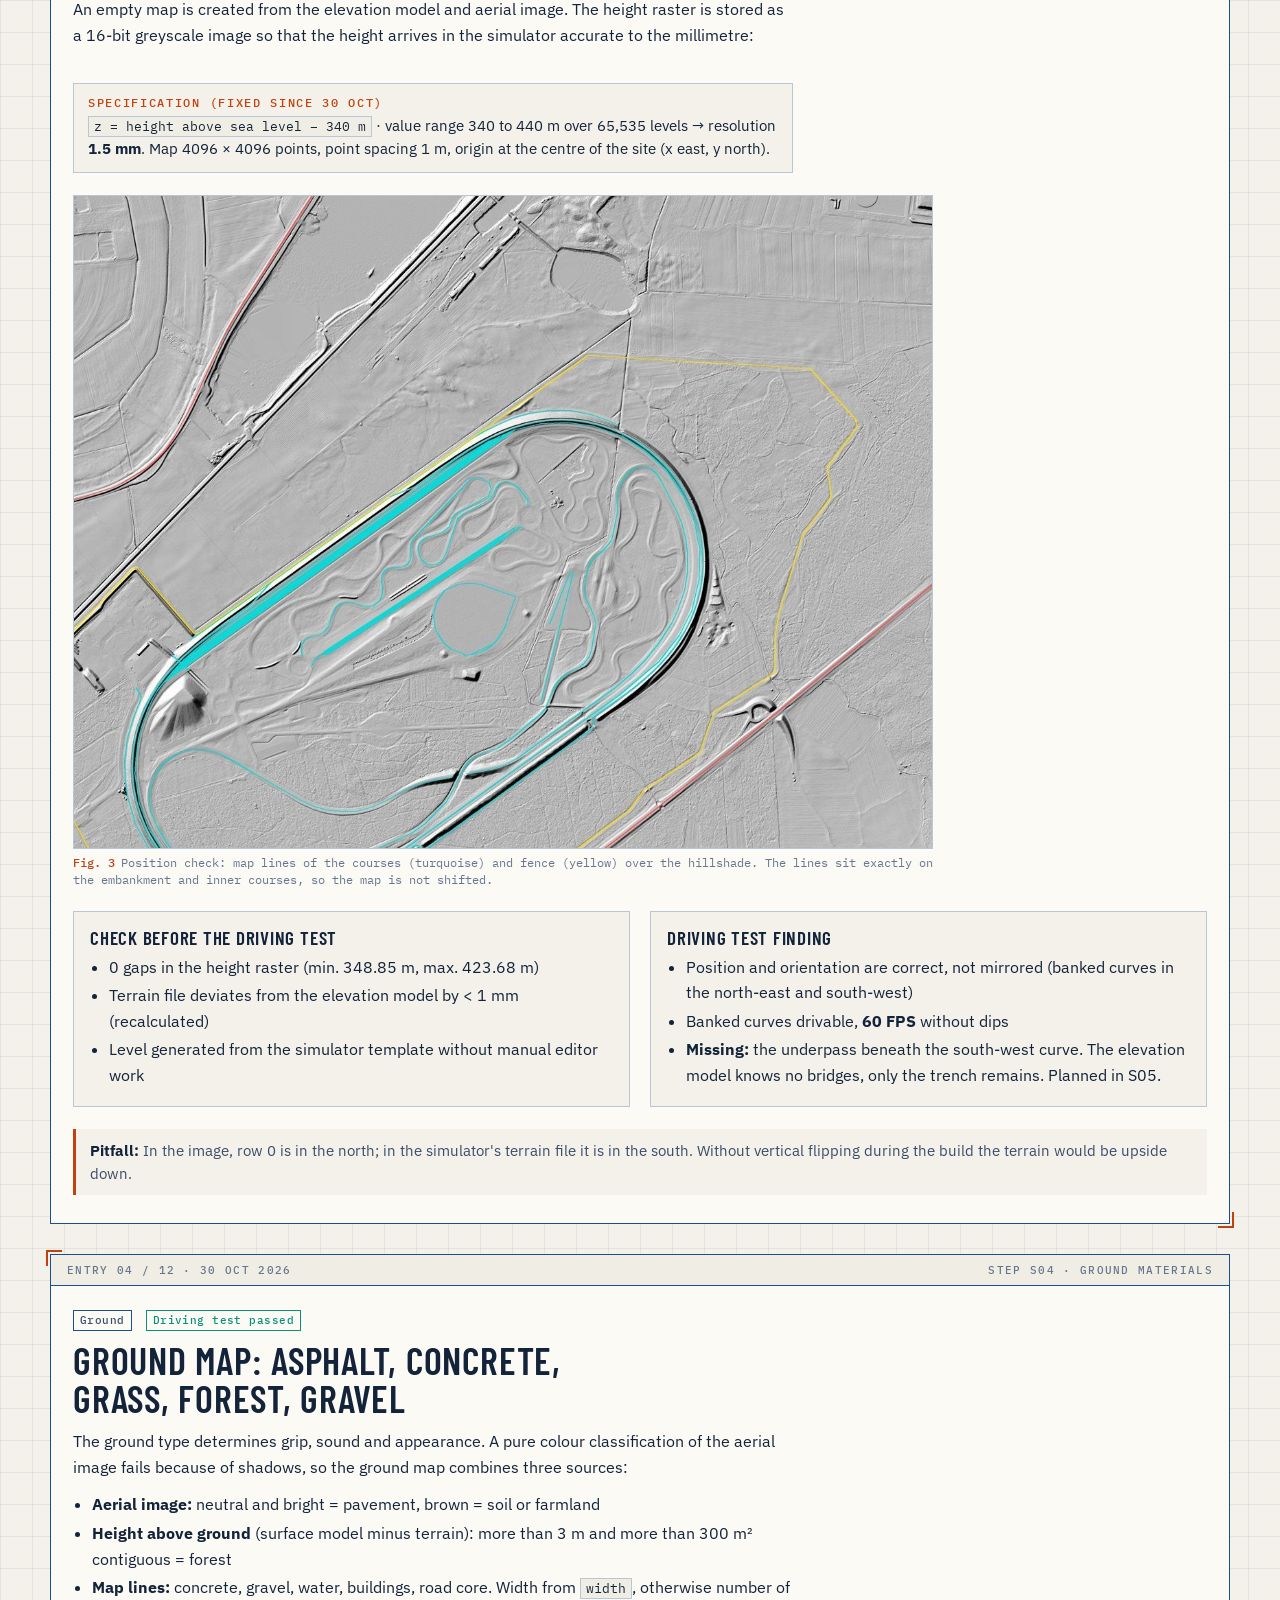
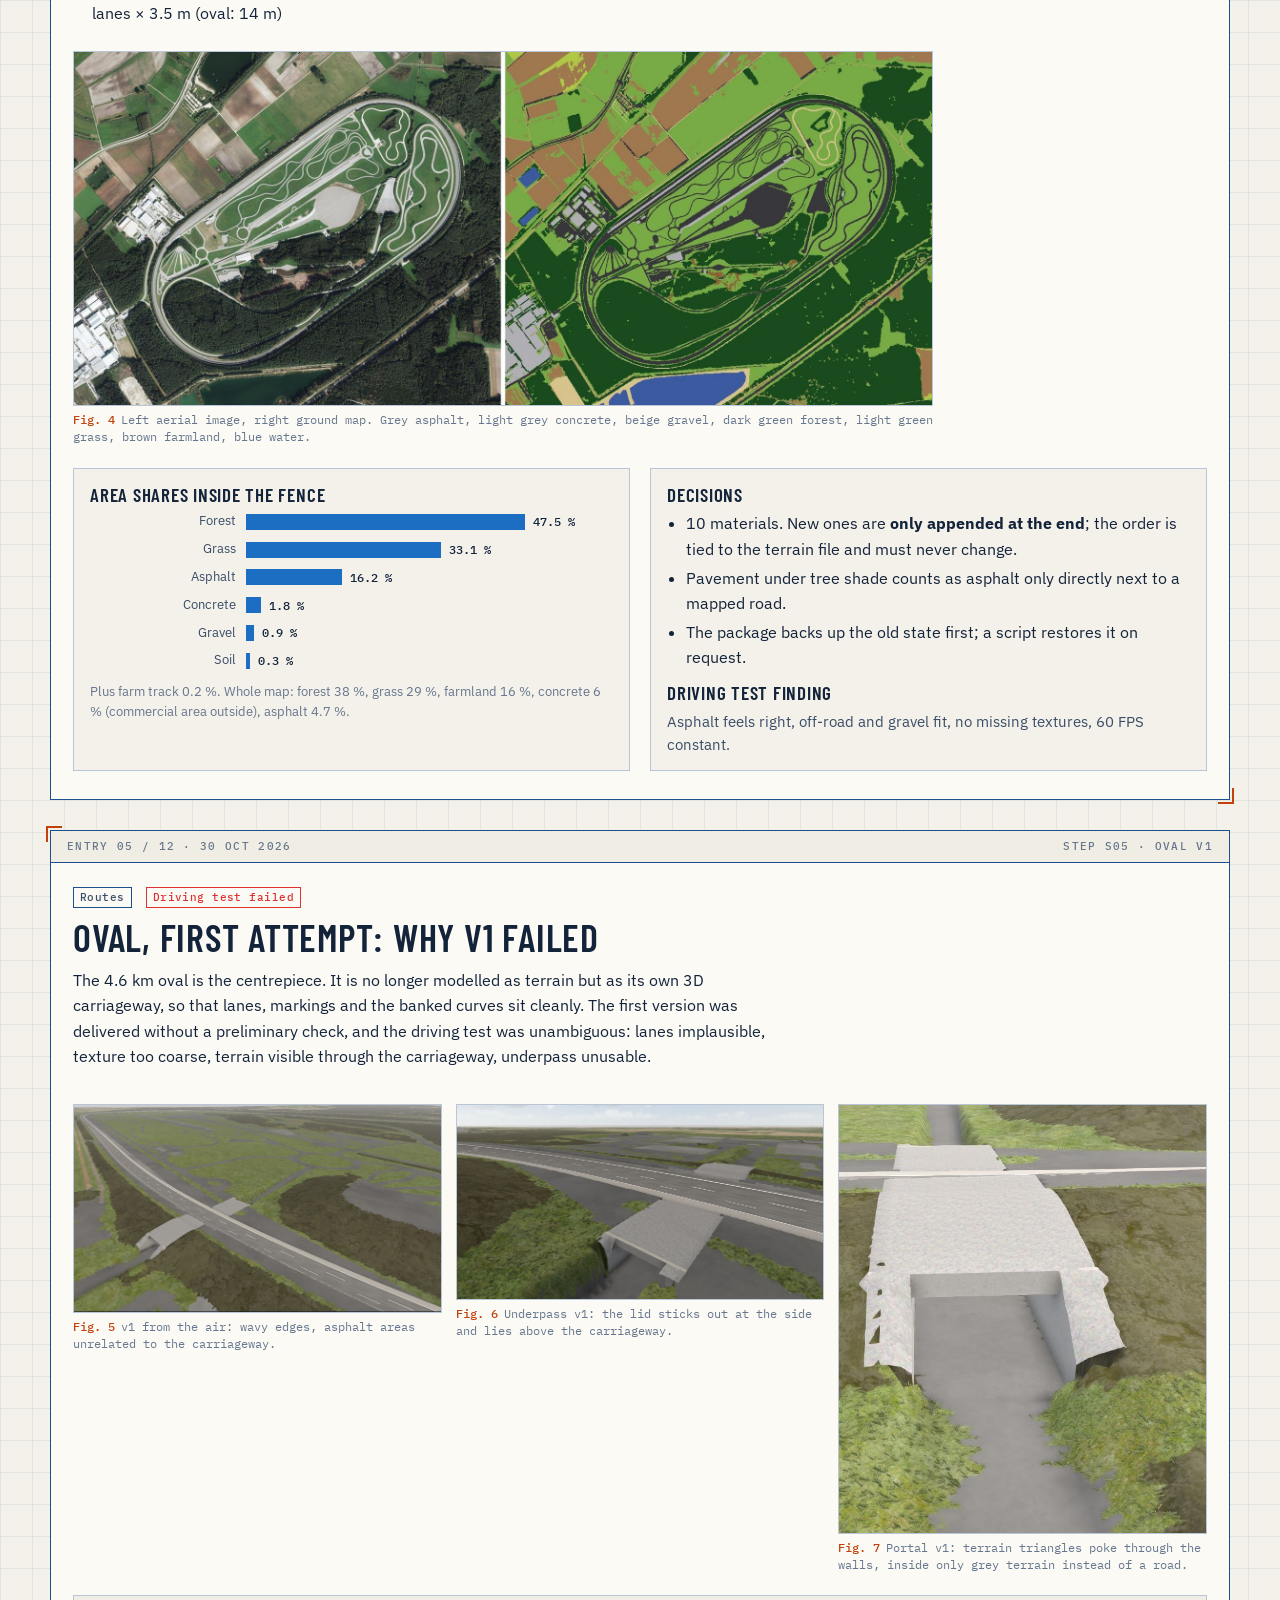
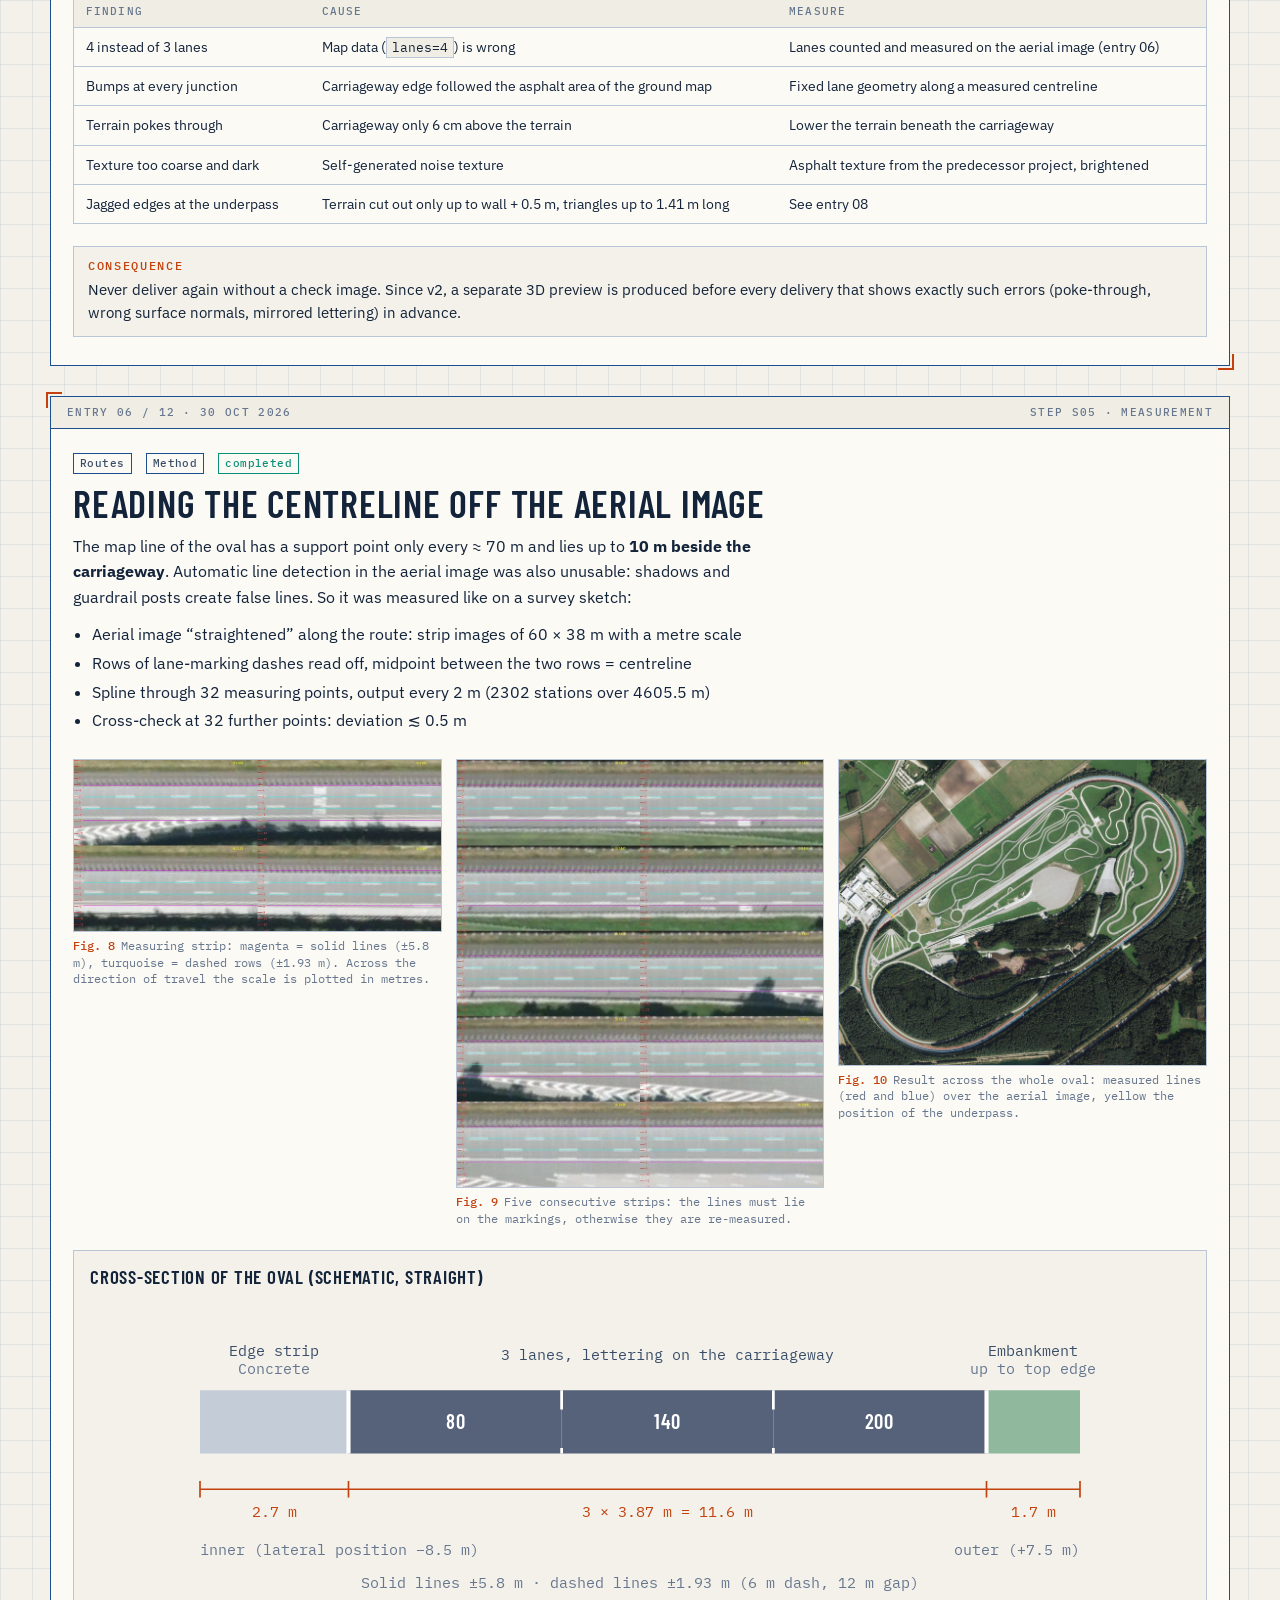
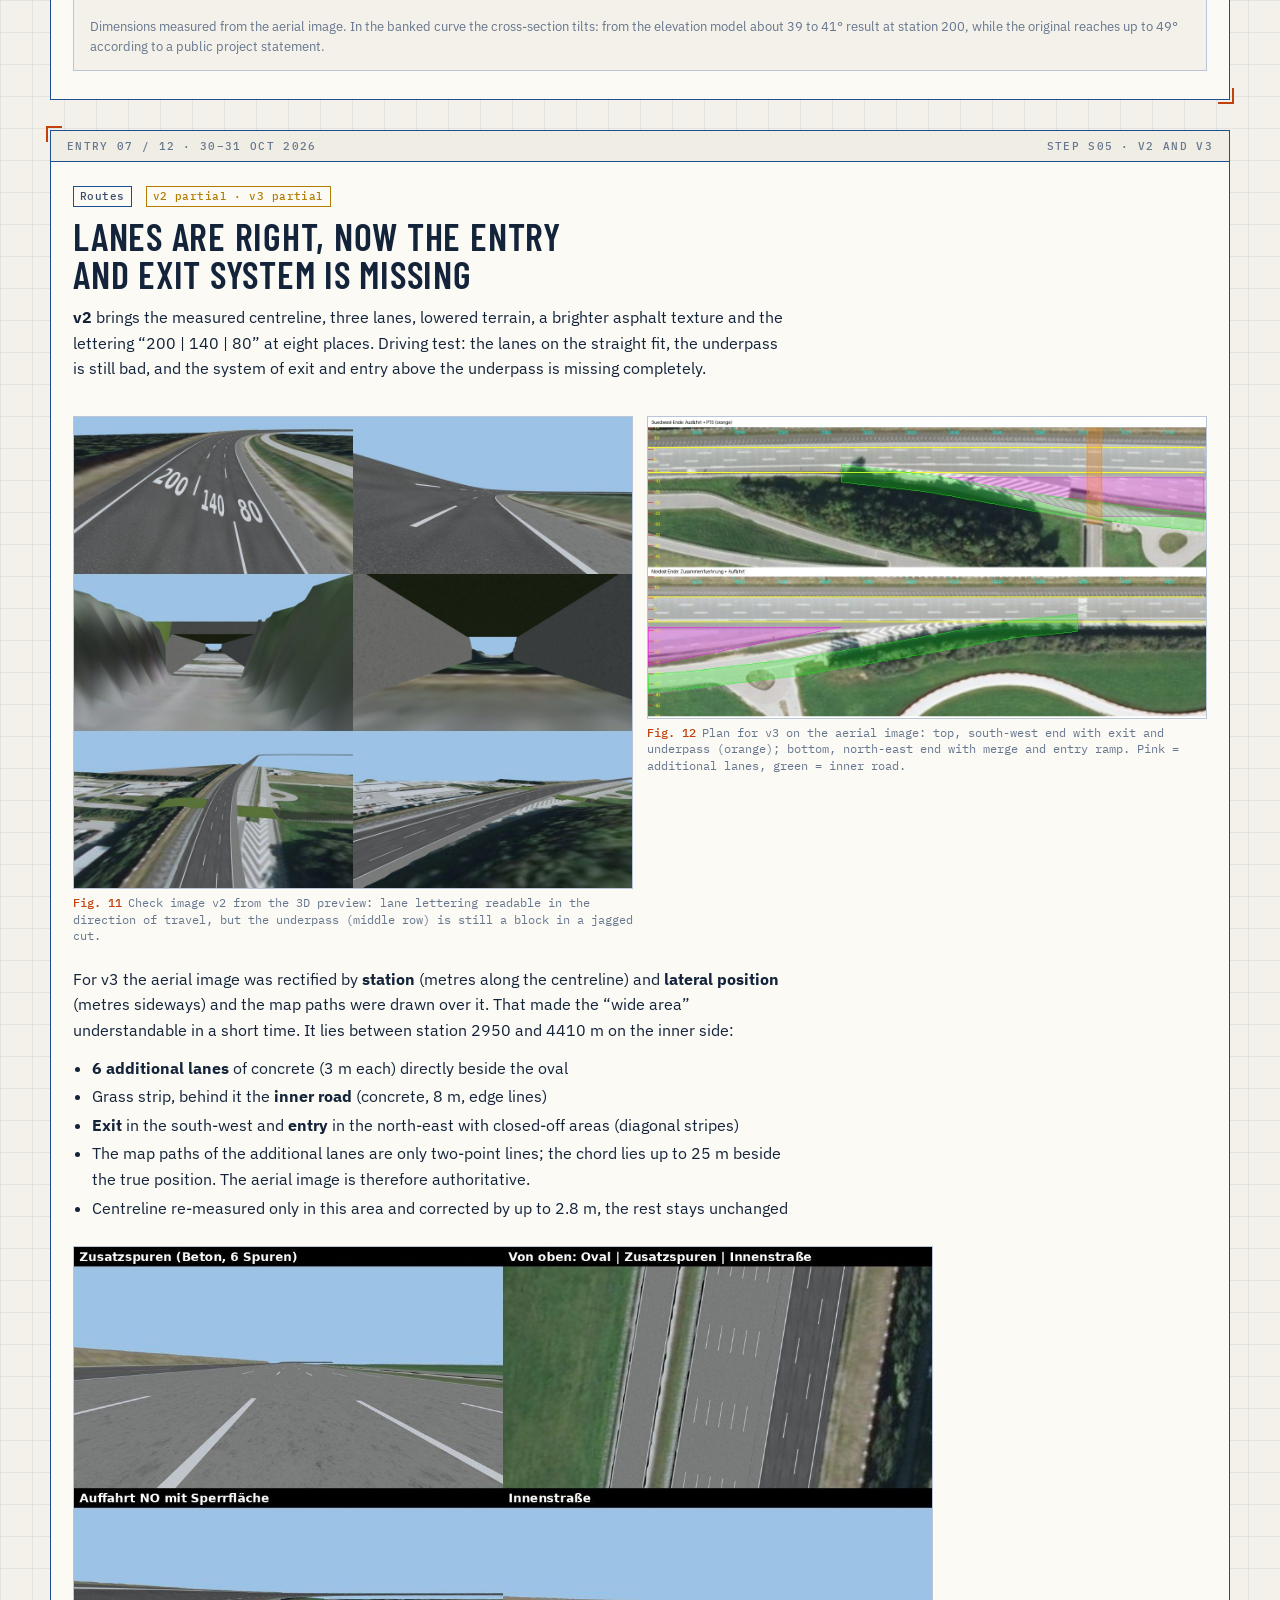
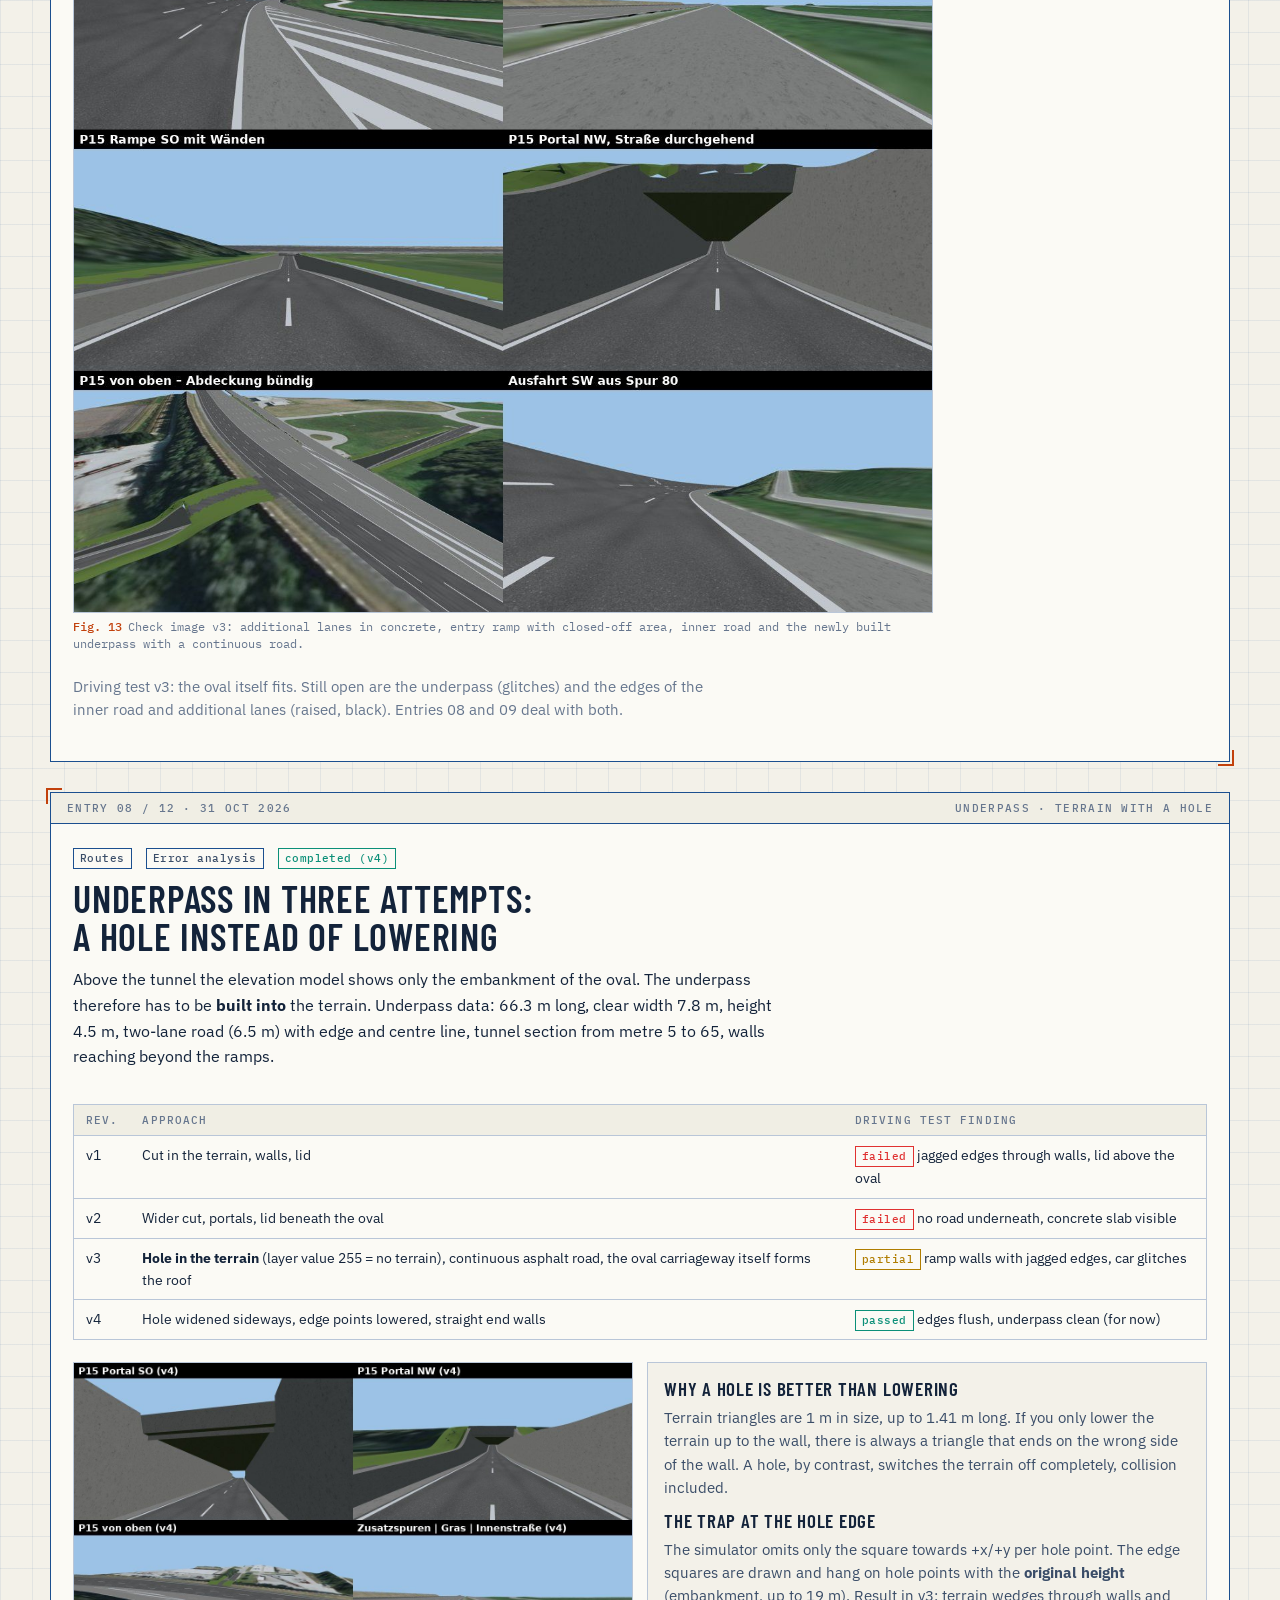
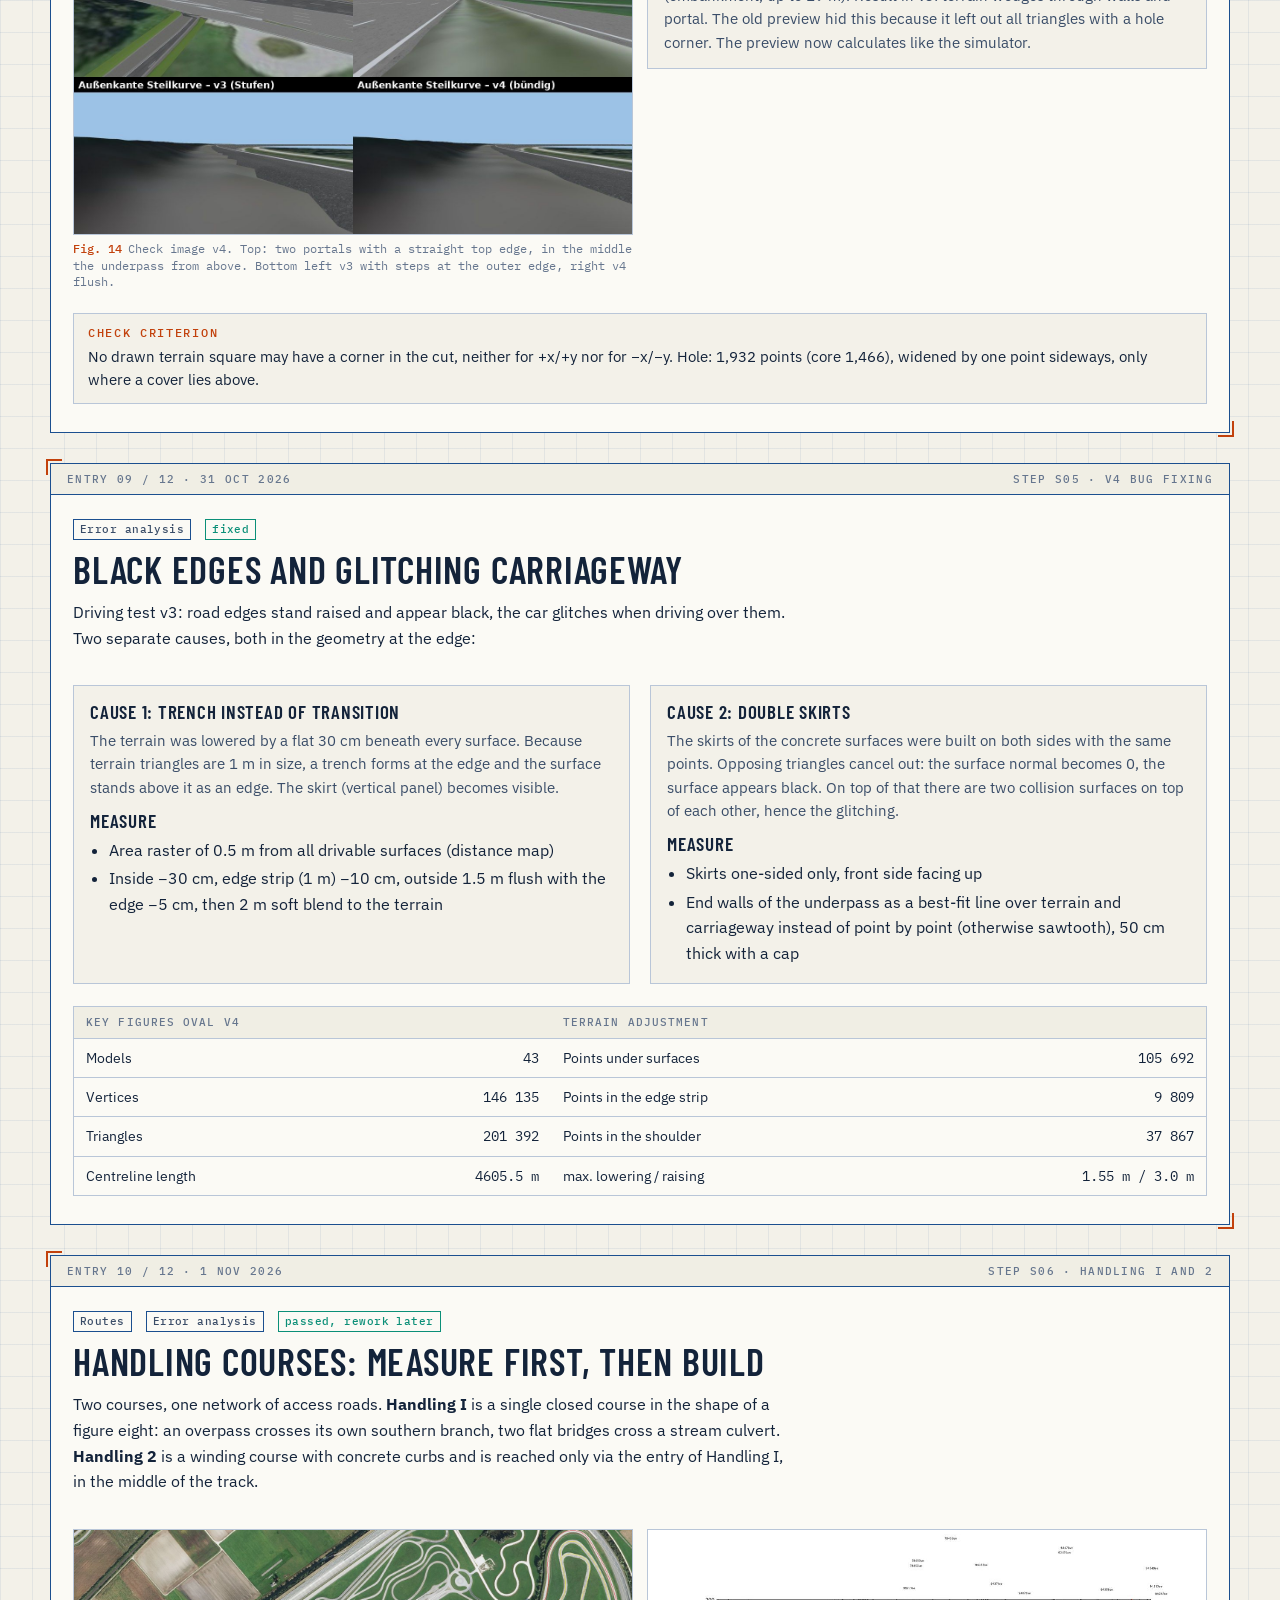
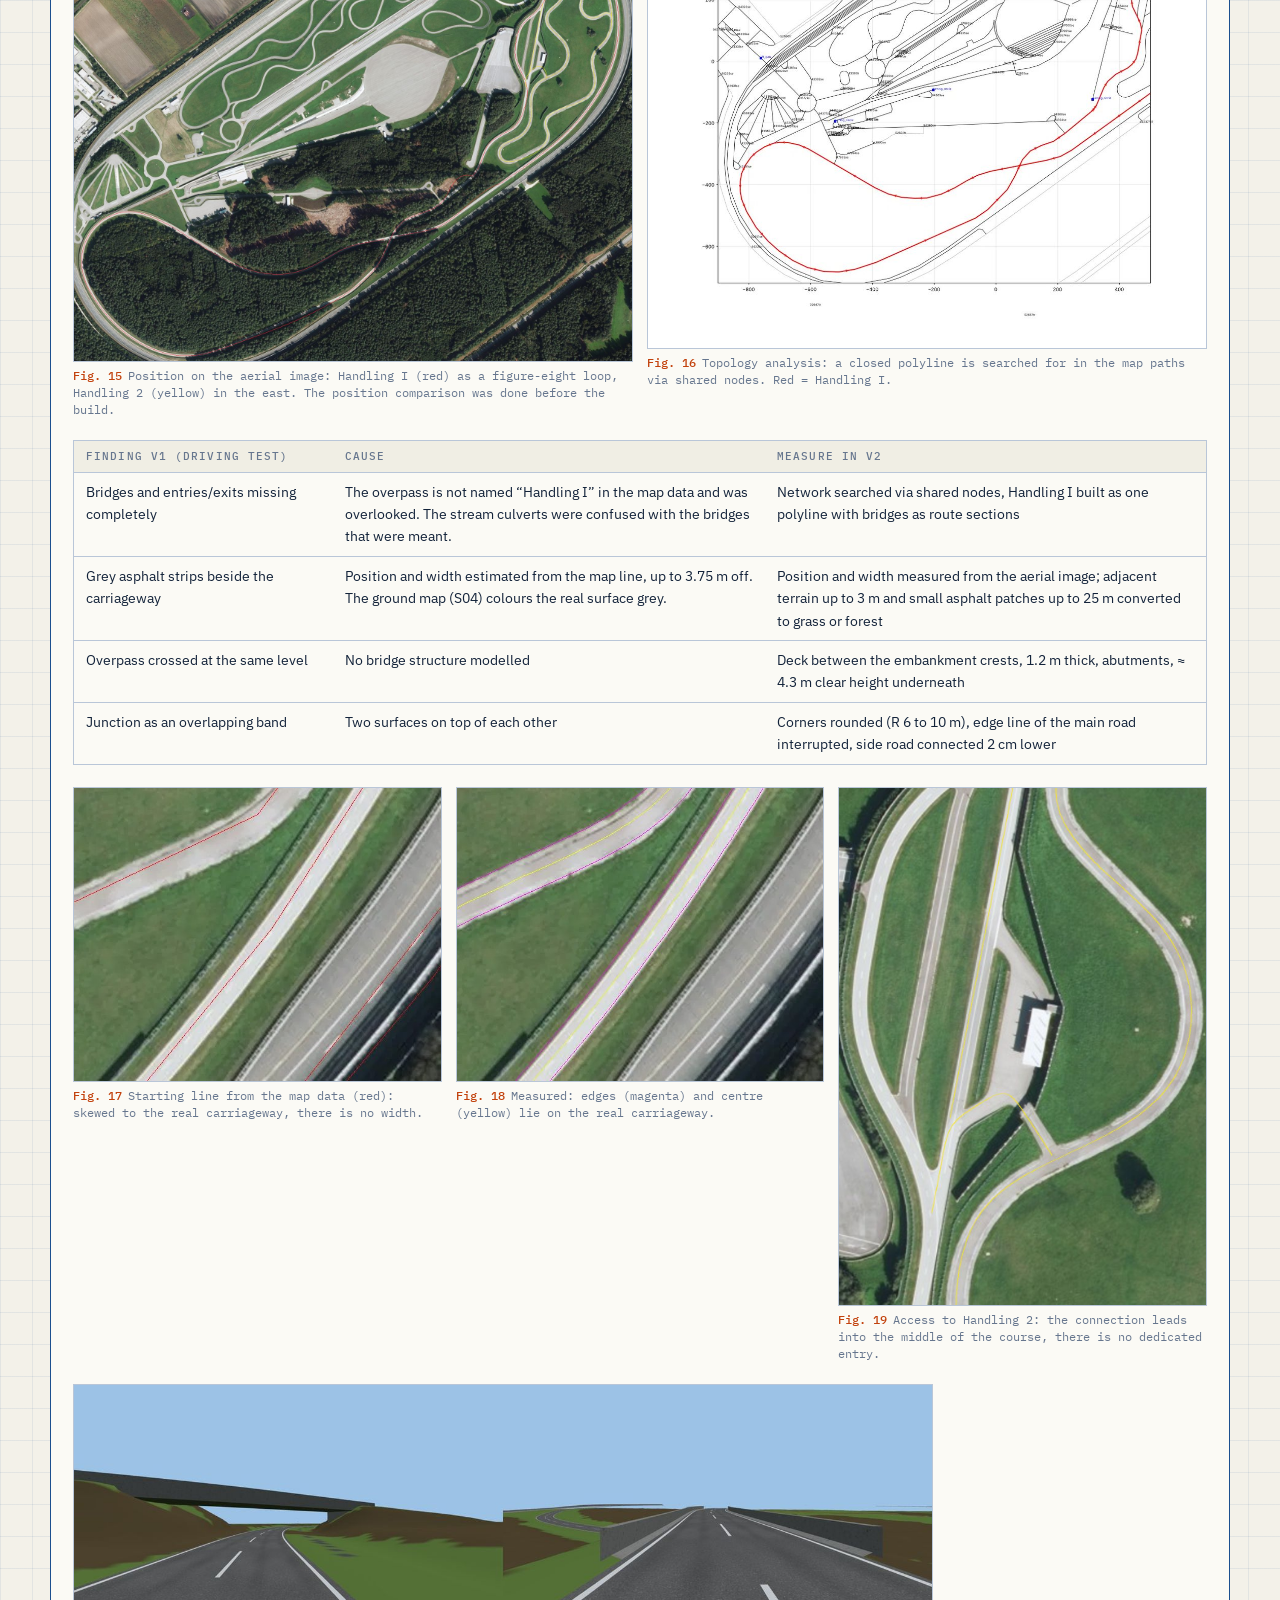
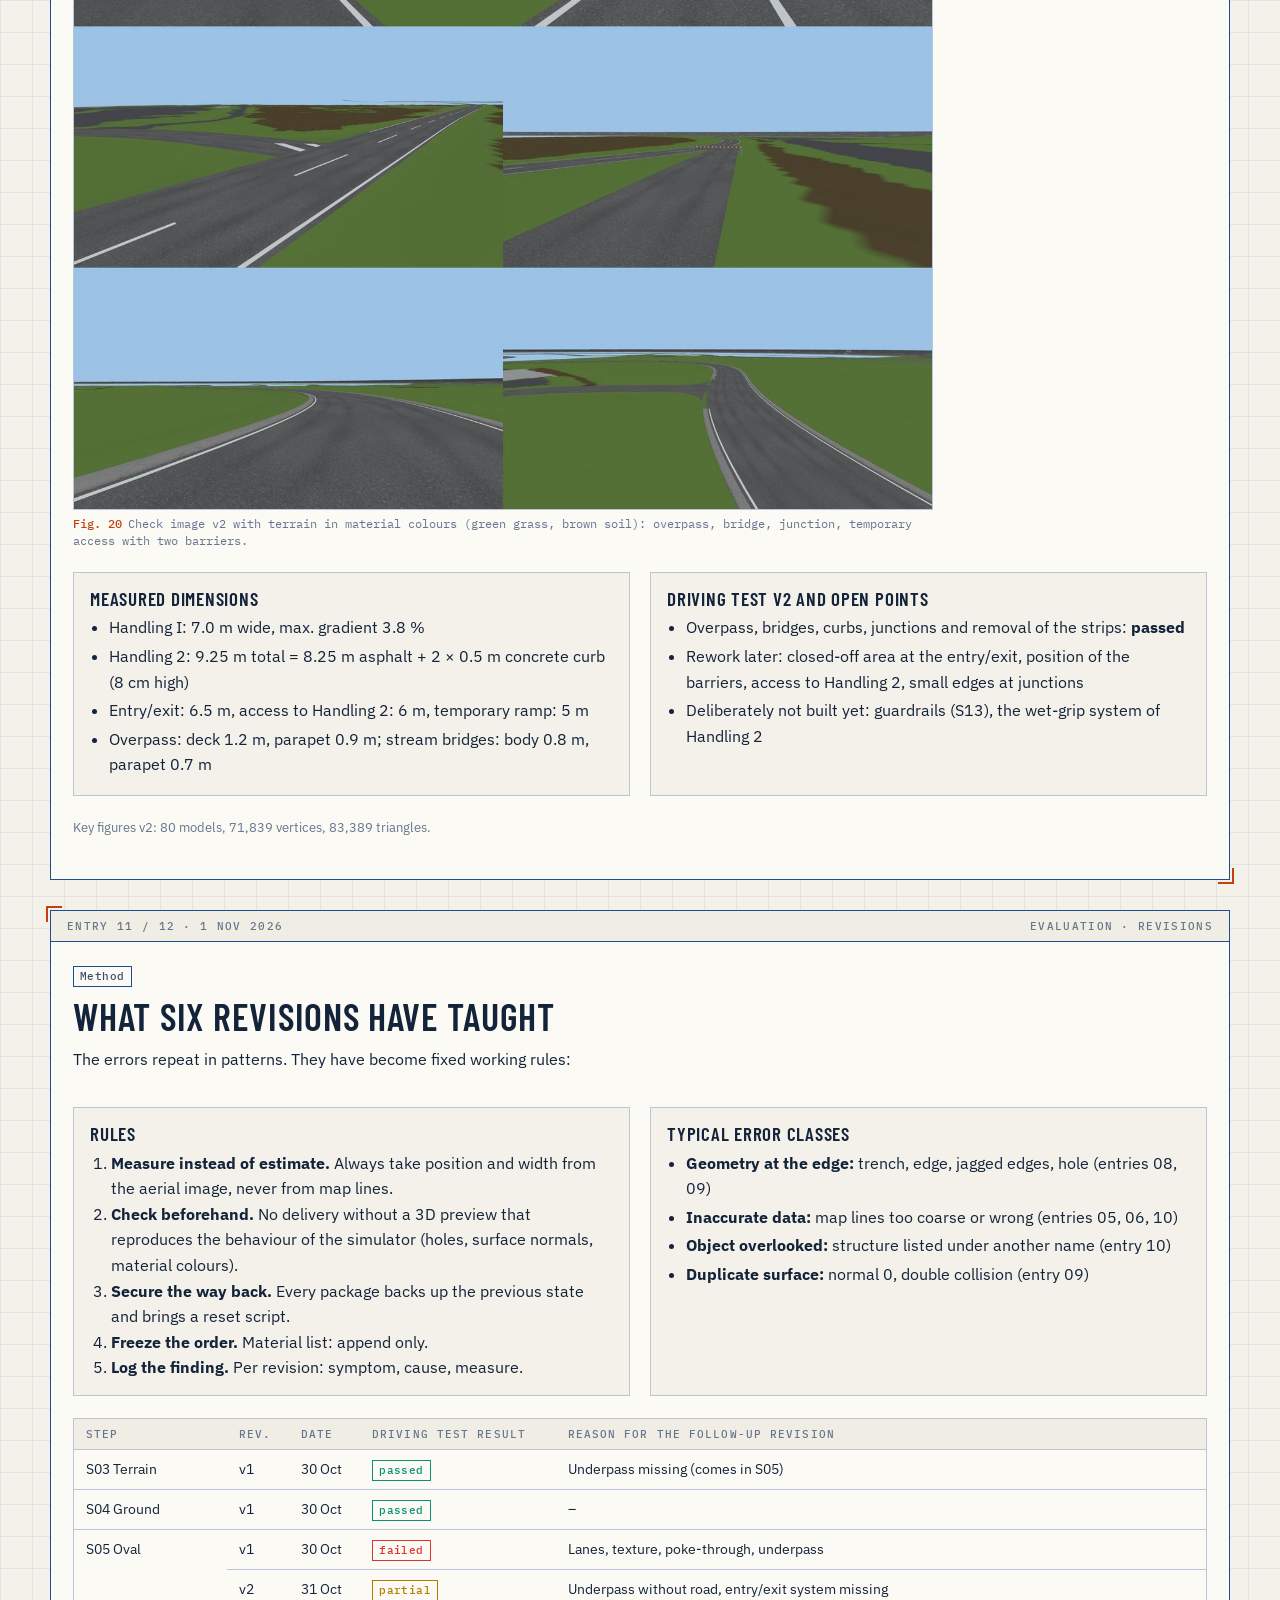
==== commit 24ef1491: "Baublog sichtbarer machen, Reiter Quellen ergänzen (DE/EN) - Tabs größer, Baublog-Tab mit Zähler, Hi" ====
--- a/blog/index.html
+++ b/blog/index.html
@@ -49,7 +49,16 @@
 .tools{display:flex;gap:6px;flex-wrap:wrap;justify-content:flex-end}
 .btn:hover{background:var(--panel2)} .btn[aria-pressed="true"]{background:var(--accent);color:var(--accent-ink);border-color:var(--accent)}
 .tabs{display:flex;gap:4px;margin-top:14px;border-bottom:1px solid var(--line)}
-.tabs a{font:500 12px/1 var(--f-m);letter-spacing:.12em;text-transform:uppercase;color:var(--muted);text-decoration:none;padding:11px 16px;border:1px solid transparent;border-bottom:0;margin-bottom:-1px}
+.tabs a{font:500 13px/1 var(--f-m);letter-spacing:.12em;text-transform:uppercase;color:var(--muted);text-decoration:none;padding:14px 20px;border:1px solid transparent;border-bottom:0;margin-bottom:-1px;white-space:nowrap}
+.tabs{overflow-x:auto}
+.tabs a .cnt{margin-left:8px;font-size:10px;letter-spacing:.04em;padding:3px 6px;background:var(--accent);color:var(--accent-ink);border-radius:9px;vertical-align:1px}
+.tabs a.hl:not([aria-current]){color:var(--ink)}
+.blogcta{display:flex;gap:18px;align-items:center;justify-content:space-between;margin-top:22px;padding:16px 20px;border:1px solid var(--line);border-left:4px solid var(--accent);background:var(--panel)}
+.blogcta b{display:block;font:600 24px/1.15 var(--f-d);letter-spacing:.02em;text-transform:uppercase;margin-top:4px}
+.blogcta p{margin:6px 0 0;font-size:14.5px;color:var(--ink2);max-width:64ch}
+a.btn{text-decoration:none;display:inline-block;white-space:nowrap}
+.srcnote{margin-top:26px;font-size:13.5px;color:var(--muted)} .srcnote a{color:var(--accent)}
+@media (max-width:640px){.blogcta{flex-direction:column;align-items:flex-start}.tabs a{padding:13px 12px}}
 .tabs a:hover{color:var(--ink)} .tabs a[aria-current="page"]{color:var(--ink);background:var(--panel);border-color:var(--line)}
 .hero{padding-block:30px 8px;display:grid;gap:18px}
 .lead{font-size:18px;color:var(--ink2);margin-top:16px}
@@ -145,7 +154,7 @@
 <body>
 <div class="wrap">
 <div class="top"><span>Baublog BL-PG-01 · Stand 01.11.2026</span><span class="tools"><button class="btn" id="lang-de" type="button" aria-pressed="true" aria-label="Deutsch" lang="de">DE</button><button class="btn" id="lang-en" type="button" aria-pressed="false" aria-label="English" lang="en">EN</button><button class="btn" id="themebtn" type="button" aria-label="Darstellung wechseln">Blaupause / Papier</button></span></div>
-<nav class="tabs" aria-label="Bereiche"><a href="../">Datenblatt</a><a href="./" aria-current="page">Baublog</a></nav>
+<nav class="tabs" aria-label="Bereiche"><a href="../">Datenblatt</a><a href="../blog/" class="hl" aria-current="page">Baublog<span class="cnt">12</span></a><a href="../quellen/">Quellen</a></nav>
 
 <header class="hero">
   <div>
@@ -340,7 +349,7 @@
         <text x="320" y="214" text-anchor="middle" class="d">Dauerlinien ±5,8 m · Strichlinien ±1,93 m (6 m Strich, 12 m Lücke)</text>
       </g>
     </svg>
-    <p style="font-size:12.5px;color:var(--muted);margin:6px 0 0">Maße aus dem Luftbild gemessen. In der Steilkurve kippt der Querschnitt: Aus dem Höhenmodell ergeben sich an der Spur 200 etwa 39 bis 41°, das Original erreicht laut Planungsunterlagen bis 49°.</p></div>
+    <p style="font-size:12.5px;color:var(--muted);margin:6px 0 0">Maße aus dem Luftbild gemessen. In der Steilkurve kippt der Querschnitt: Aus dem Höhenmodell ergeben sich an der Spur 200 etwa 39 bis 41°, das Original erreicht laut öffentlicher Projektangabe bis 49°.</p></div>
 </div></section>
 
 <!-- 07 -->
@@ -526,6 +535,7 @@
   <p><b>Datenquellen:</b> Bayerische Vermessungsverwaltung, www.geodaten.bayern.de (CC BY 4.0): Digitales Geländemodell 1 m, Oberflächenmodell, Luftbild, 3D-Gebäudemodell LoD2. Kartenlinien: © OpenStreetMap-Mitwirkende (ODbL). Die Luftbild-Ausschnitte in diesem Logbuch sind eigene Bearbeitungen (Entzerrung, Markierung, Überlagerung).</p>
   <p><b>Abbildungen:</b> Prüfbilder stammen aus einer eigenen 3D-Vorschau. Spielansichten und Messstreifen sind Zwischenstände während des Baus und zeigen nicht den Endzustand.</p>
   <p>Alle Maße sind Näherungen aus offenen Daten. Nur für private Zwecke, ohne Gewähr.</p>
+  <p class="srcnote">Alle Quellen und Lizenzen: Reiter <a href="../quellen/">Quellen</a>.</p>
 </footer>
 </div>
 
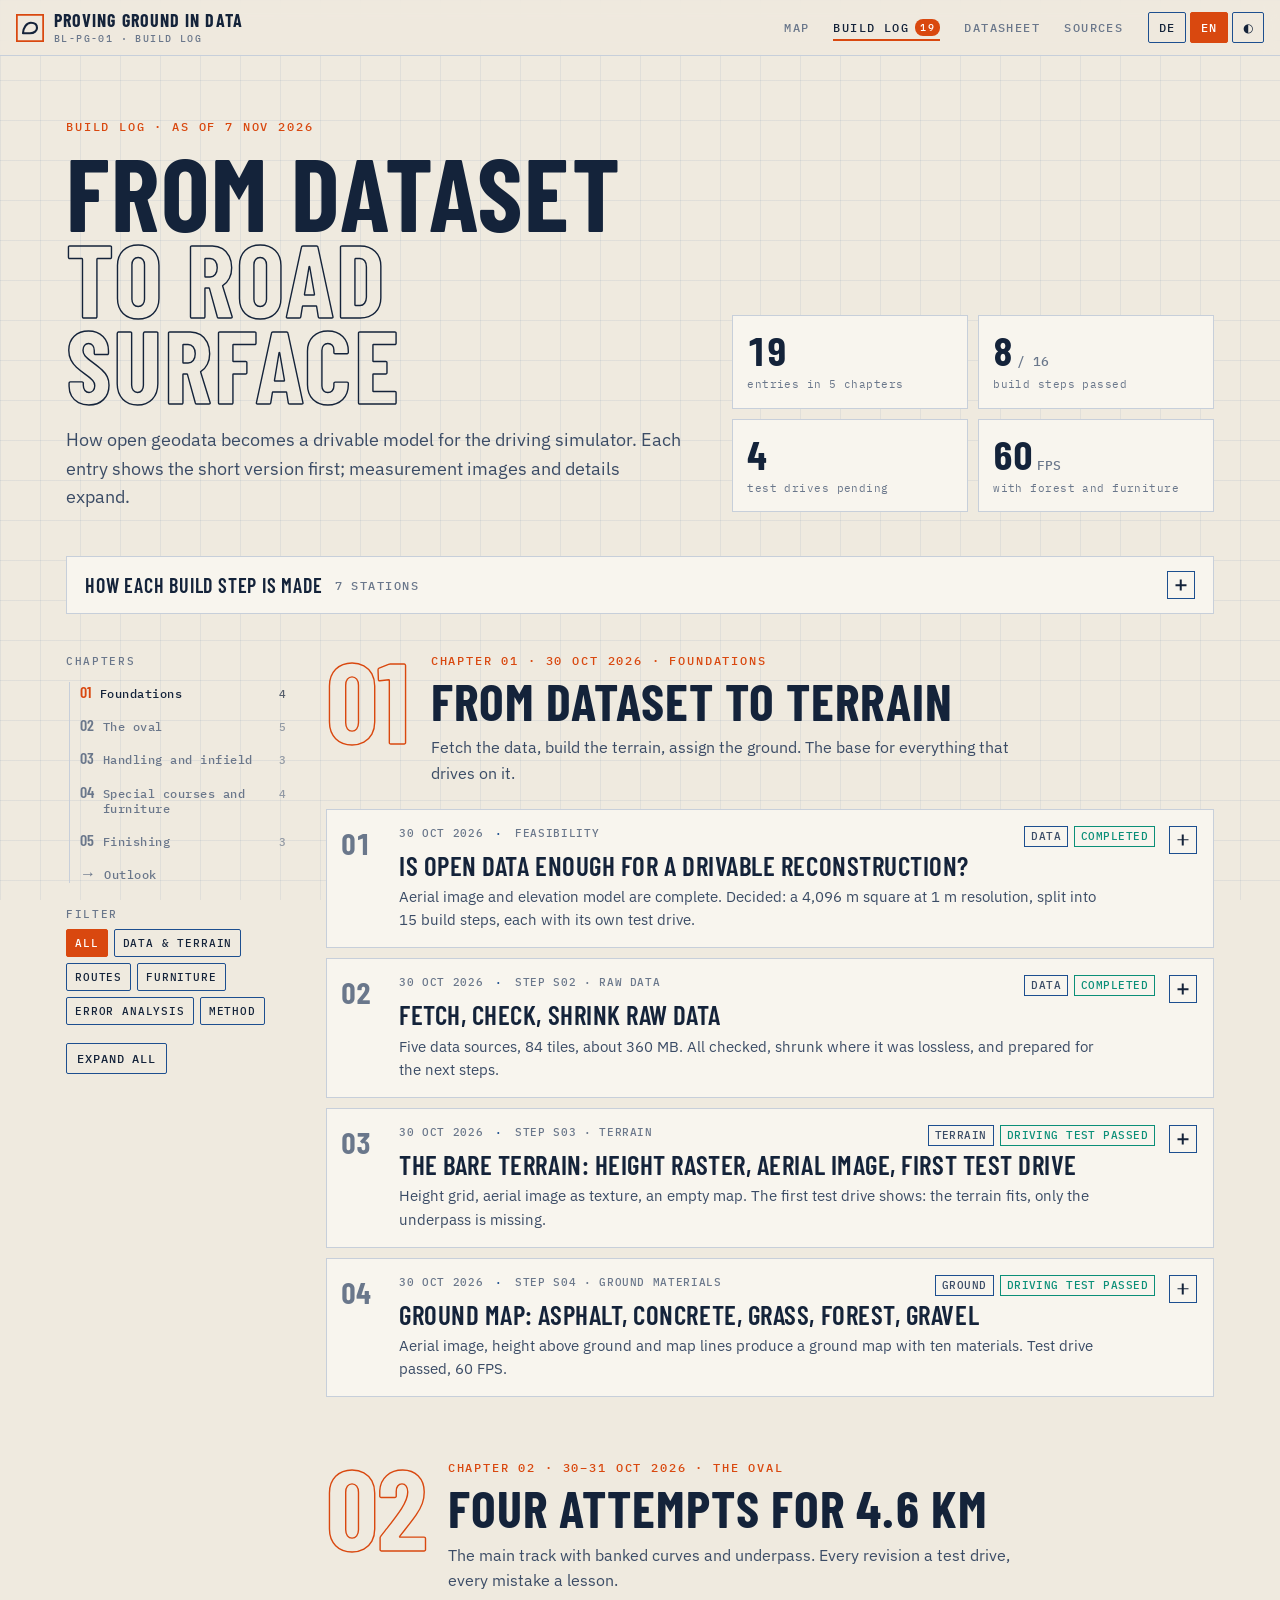
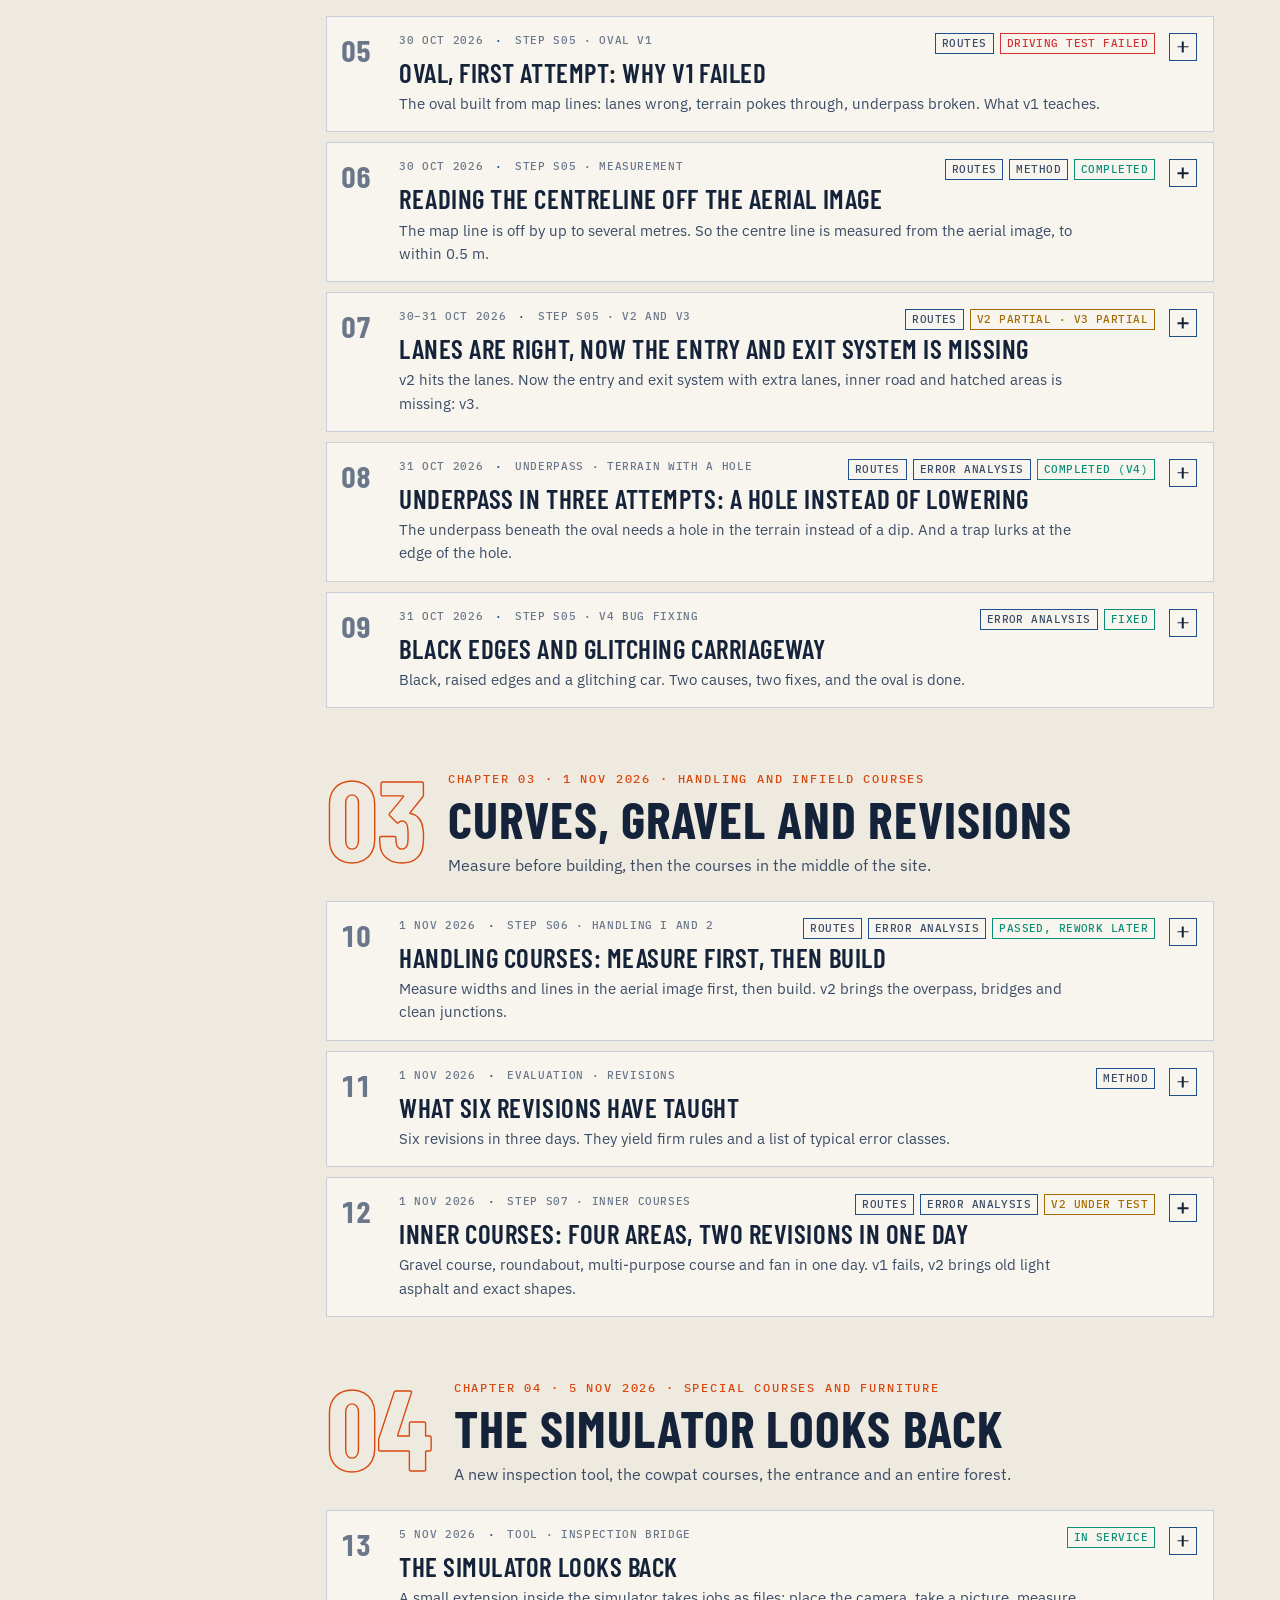
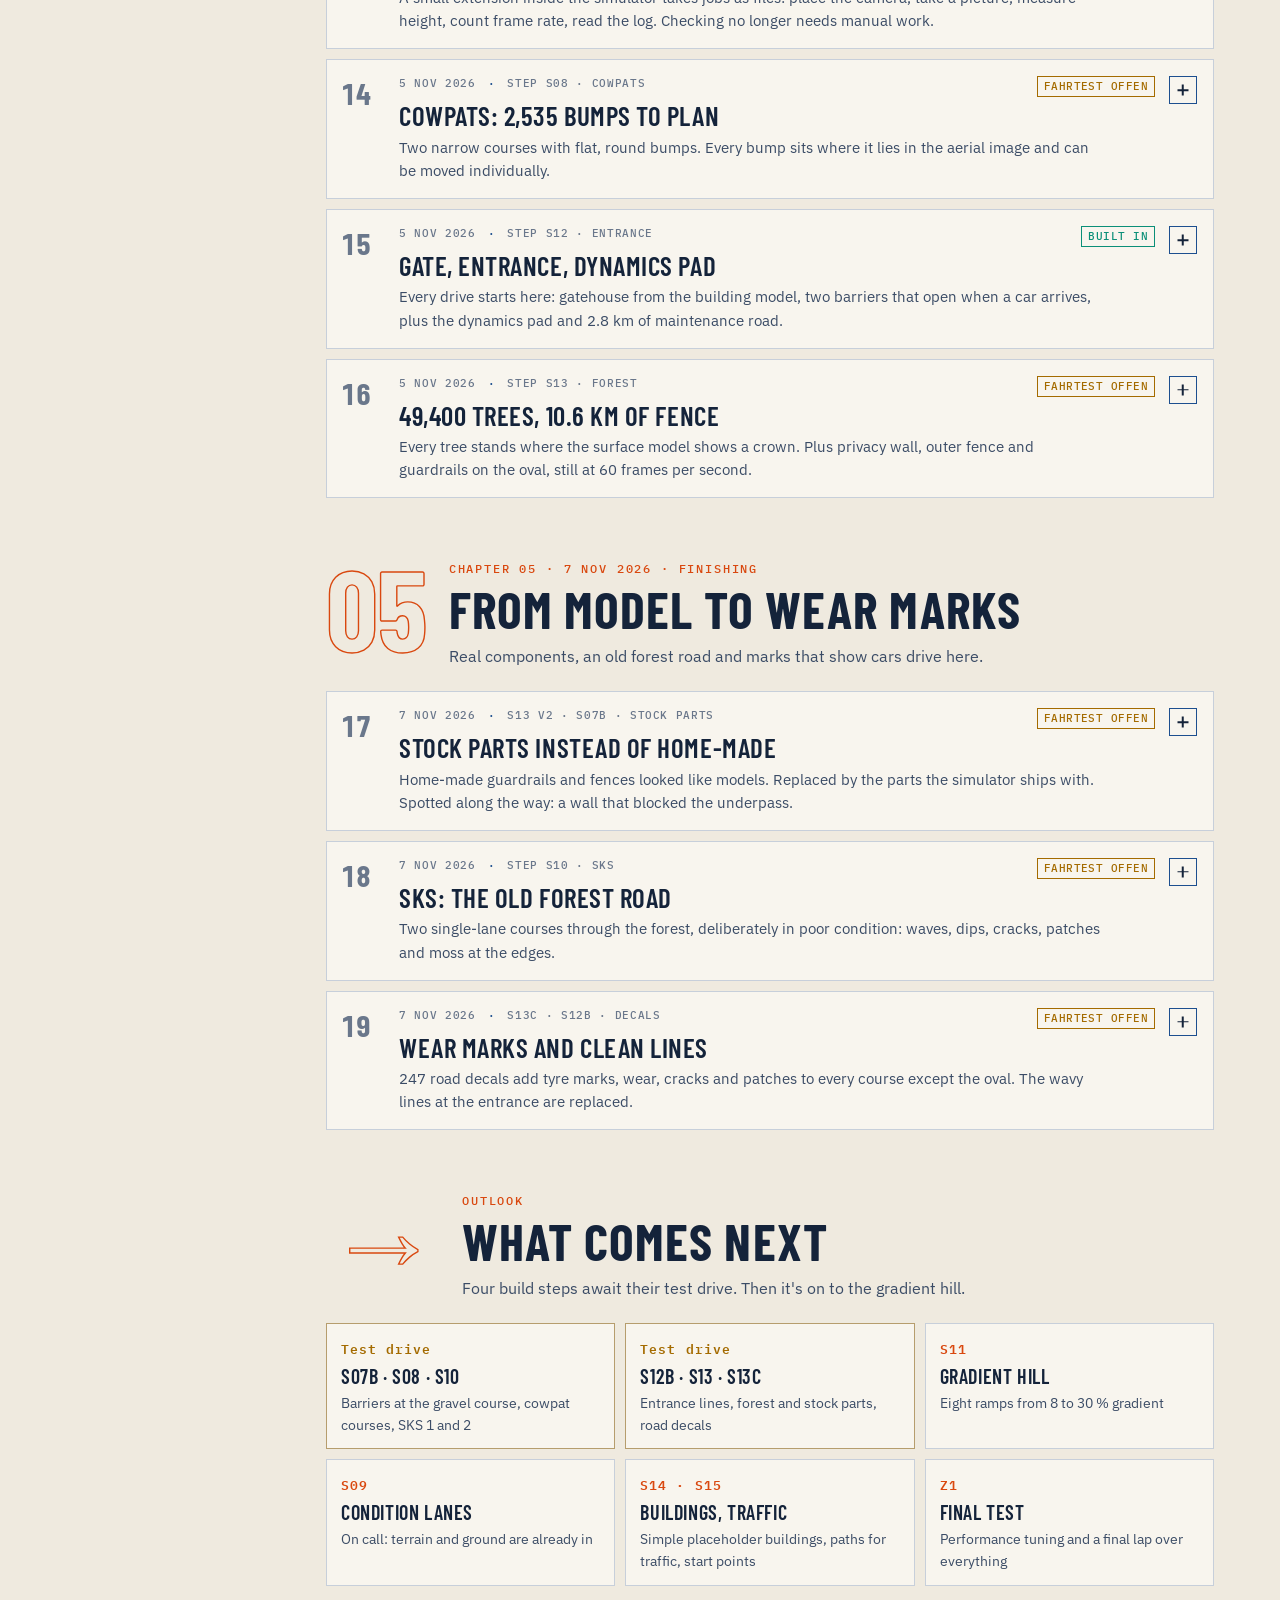
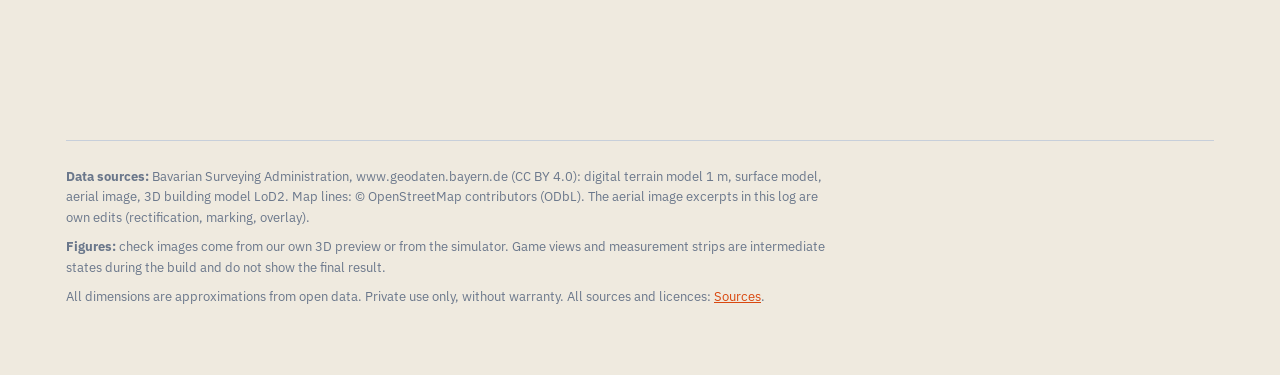
==== commit ffd59fac: "Neue Startseite mit interaktiver Karte, Baublog in Kapiteln - Startseite: Karte aller Kurse zum Ankl" ====
--- a/blog/index.html
+++ b/blog/index.html
@@ -9,105 +9,91 @@
 <link rel="preconnect" href="https://fonts.googleapis.com">
 <link rel="preconnect" href="https://fonts.gstatic.com" crossorigin>
 <link rel="stylesheet" href="https://fonts.googleapis.com/css2?family=Barlow+Condensed:wght@500;600;700&family=IBM+Plex+Mono:wght@400;500;600&family=IBM+Plex+Sans:wght@400;500;600&display=swap">
+<link rel="stylesheet" href="../assets/site.css">
 <style>
-:root{
-  --bg:#0a1e3c; --panel:#0c2549; --panel2:#0f2d57; --ink:#e8f1ff; --ink2:#b3c8e8; --muted:#7f9cc6;
-  --line:#2c5a99; --line2:#1d4274; --grid:rgba(120,170,255,.09); --accent:#ffb000; --accent-ink:#1a1200;
-  --cy:#5ec8ff; --ok:#4fe3c1; --bad:#ff5a4f; --warn:#ffd166;
-  --f-d:"Barlow Condensed","Arial Narrow",Arial,sans-serif; --f-b:"IBM Plex Sans",system-ui,-apple-system,"Segoe UI",sans-serif; --f-m:"IBM Plex Mono",ui-monospace,Menlo,Consolas,monospace;
-  --asph:#3a4558; --beton:#8da0bd; --gras:#2f6b4f; --mark:#f2f6ff;
-  color-scheme:dark;
-}
-@media (prefers-color-scheme:light){:root:not([data-theme="dark"]){
-  --bg:#f3f1e9; --panel:#fbfaf5; --panel2:#f0eee4; --ink:#13233a; --ink2:#3a4d68; --muted:#66768e;
-  --line:#1b4f8f; --line2:#b9c6d8; --grid:rgba(27,79,143,.08); --accent:#c2410c; --accent-ink:#fff;
-  --cy:#1b6ec2; --ok:#0b8f78; --bad:#e03131; --warn:#b07d00;
-  --asph:#56627a; --beton:#b5c0d2; --gras:#7fae8f; --mark:#fff; color-scheme:light}}
-:root[data-theme="light"]{
-  --bg:#f3f1e9; --panel:#fbfaf5; --panel2:#f0eee4; --ink:#13233a; --ink2:#3a4d68; --muted:#66768e;
-  --line:#1b4f8f; --line2:#b9c6d8; --grid:rgba(27,79,143,.08); --accent:#c2410c; --accent-ink:#fff;
-  --cy:#1b6ec2; --ok:#0b8f78; --bad:#e03131; --warn:#b07d00;
-  --asph:#56627a; --beton:#b5c0d2; --gras:#7fae8f; --mark:#fff; color-scheme:light}
-*{box-sizing:border-box}
-html{scroll-behavior:smooth;scroll-padding-top:16px}
-body{margin:0;background:var(--bg);color:var(--ink);font:16px/1.6 var(--f-b);
-  background-image:linear-gradient(var(--grid) 1px,transparent 1px),linear-gradient(90deg,var(--grid) 1px,transparent 1px);background-size:32px 32px;
-  padding:0 max(16px,env(safe-area-inset-right)) 72px max(16px,env(safe-area-inset-left))}
-.wrap{max-width:1180px;margin:0 auto}
-a{color:var(--cy)}
-h1,h2,h3{font-family:var(--f-d);text-transform:uppercase;letter-spacing:.02em;margin:0;text-wrap:balance}
-h1{font-weight:700;font-size:clamp(34px,5.2vw,76px);line-height:.92}
-h2{font-weight:600;font-size:clamp(26px,3.6vw,38px);line-height:1}
-h3{font-weight:600;font-size:19px;line-height:1.1;letter-spacing:.04em}
-p{margin:0 0 12px} .col{max-width:72ch}
-.mono{font-family:var(--f-m)} .muted{color:var(--muted)}
-.eyebrow{font:500 12px/1.2 var(--f-m);letter-spacing:.14em;text-transform:uppercase;color:var(--accent)}
-code{font:13px var(--f-m);background:var(--panel2);border:1px solid var(--line2);padding:1px 5px}
-/* Kopf */
-.top{display:flex;justify-content:space-between;align-items:center;gap:12px;padding-top:18px;font:500 12px var(--f-m);letter-spacing:.08em;text-transform:uppercase;color:var(--muted)}
-.btn{font:500 12px var(--f-m);letter-spacing:.06em;text-transform:uppercase;color:var(--ink);background:transparent;border:1px solid var(--line);padding:7px 10px;cursor:pointer;border-radius:2px}
-.tools{display:flex;gap:6px;flex-wrap:wrap;justify-content:flex-end}
-.btn:hover{background:var(--panel2)} .btn[aria-pressed="true"]{background:var(--accent);color:var(--accent-ink);border-color:var(--accent)}
-.tabs{display:flex;gap:4px;margin-top:14px;border-bottom:1px solid var(--line)}
-.tabs a{font:500 13px/1 var(--f-m);letter-spacing:.12em;text-transform:uppercase;color:var(--muted);text-decoration:none;padding:14px 20px;border:1px solid transparent;border-bottom:0;margin-bottom:-1px;white-space:nowrap}
-.tabs{overflow-x:auto}
-.tabs a .cnt{margin-left:8px;font-size:10px;letter-spacing:.04em;padding:3px 6px;background:var(--accent);color:var(--accent-ink);border-radius:9px;vertical-align:1px}
-.tabs a.hl:not([aria-current]){color:var(--ink)}
-.blogcta{display:flex;gap:18px;align-items:center;justify-content:space-between;margin-top:22px;padding:16px 20px;border:1px solid var(--line);border-left:4px solid var(--accent);background:var(--panel)}
-.blogcta b{display:block;font:600 24px/1.15 var(--f-d);letter-spacing:.02em;text-transform:uppercase;margin-top:4px}
-.blogcta p{margin:6px 0 0;font-size:14.5px;color:var(--ink2);max-width:64ch}
-a.btn{text-decoration:none;display:inline-block;white-space:nowrap}
-.srcnote{margin-top:26px;font-size:13.5px;color:var(--muted)} .srcnote a{color:var(--accent)}
-@media (max-width:640px){.blogcta{flex-direction:column;align-items:flex-start}.tabs a{padding:13px 12px}}
-.tabs a:hover{color:var(--ink)} .tabs a[aria-current="page"]{color:var(--ink);background:var(--panel);border-color:var(--line)}
-.hero{padding-block:30px 8px;display:grid;gap:18px}
-.lead{font-size:18px;color:var(--ink2);margin-top:16px}
-.tb{display:grid;grid-template-columns:repeat(4,auto);border:1px solid var(--line);margin-top:22px;font:12px/1.35 var(--f-m);max-width:640px}
-.tb div{padding:6px 10px;border-right:1px solid var(--line);border-bottom:1px solid var(--line)}
-.tb div:nth-child(4n){border-right:0} .tb div:nth-last-child(-n+4){border-bottom:0}
-.tb b{display:block;font-weight:500;font-size:10px;color:var(--muted);letter-spacing:.1em;text-transform:uppercase}
-.kpis{display:grid;grid-template-columns:repeat(auto-fit,minmax(170px,1fr));gap:1px;background:var(--line);border:1px solid var(--line);margin-top:18px}
-.kpi{background:var(--panel);padding:14px 14px 12px;display:grid;gap:2px;align-content:start}
-.kpi b{font:600 40px/1 var(--f-d);letter-spacing:.01em;font-variant-numeric:tabular-nums}
-.kpi b i{font:500 14px var(--f-m);font-style:normal;color:var(--muted);margin-left:4px}
-.kpi span{font-size:13px;color:var(--ink2)} .kpi small{font:11px/1.3 var(--f-m);color:var(--muted)}
-/* Blatt */
-.sheet{border:1px solid var(--line);background:var(--panel);margin-top:30px;position:relative}
-.sheet::before,.sheet::after{content:"";position:absolute;width:14px;height:14px;border:2px solid var(--accent);pointer-events:none}
-.sheet::before{left:-5px;top:-5px;border-right:0;border-bottom:0}.sheet::after{right:-5px;bottom:-5px;border-left:0;border-top:0}
-.sh{display:flex;justify-content:space-between;gap:12px;padding:8px 16px;border-bottom:1px solid var(--line);font:500 11px/1.3 var(--f-m);letter-spacing:.12em;text-transform:uppercase;color:var(--muted);background:var(--panel2)}
-.sb{padding:24px 22px 28px;display:grid;gap:22px}
-.sb>*{min-width:0}
-.card{border:1px solid var(--line2);background:var(--bg);padding:16px 16px 14px;min-width:0}
-.card h3{margin-bottom:6px}
-.col h2+p{margin-top:12px}
-.col>.meta+h2{margin-bottom:12px}
-.grid2{display:grid;grid-template-columns:repeat(auto-fit,minmax(min(100%,420px),1fr));gap:20px}
-.grid2>*{min-width:0}
-/* Prozesskette */
-.pipe{display:grid;grid-template-columns:repeat(7,1fr);gap:0;border:1px solid var(--line);background:var(--panel)}
-.pipe div{padding:12px 12px 10px;border-right:1px solid var(--line2);position:relative;font-size:13px;color:var(--ink2);line-height:1.35}
+/* ---------- Kopf ---------- */
+.bh{display:grid;grid-template-columns:minmax(0,1.3fr) minmax(0,1fr);gap:40px;align-items:end;padding:64px 0 10px}
+.bh h1{font-size:clamp(48px,8vw,112px);line-height:.84}
+.bh h1 span{display:block;color:transparent;-webkit-text-stroke:1.4px var(--ink)}
+.bh .lead{font-size:18px;color:var(--ink2);margin:20px 0 0;max-width:56ch}
+.stats{display:grid;grid-template-columns:1fr 1fr;gap:10px}
+.stat{border:1px solid var(--line2);background:var(--panel);padding:14px 14px 12px}
+.stat b{display:block;font:700 40px/1 var(--f-d);font-variant-numeric:tabular-nums}
+.stat b i{font:500 13px var(--f-m);font-style:normal;color:var(--muted);margin-left:4px}
+.stat span{font:11px/1.3 var(--f-m);color:var(--muted);letter-spacing:.04em}
+@media (max-width:860px){.bh{grid-template-columns:1fr;gap:24px;padding-top:40px}}
+/* So wird gebaut */
+.how{margin-top:34px;border:1px solid var(--line2);background:var(--panel)}
+.how>summary{list-style:none;cursor:pointer;display:flex;gap:12px;align-items:center;padding:14px 18px;font:500 12px var(--f-m);letter-spacing:.12em;text-transform:uppercase}
+.how>summary::-webkit-details-marker{display:none}
+.how>summary b{font:600 20px var(--f-d);letter-spacing:.04em;color:var(--ink)}
+.how>summary .pm{margin-left:auto}
+.pipe{display:grid;grid-template-columns:repeat(7,1fr);gap:0;border-top:1px solid var(--line2)}
+.pipe div{padding:14px 12px 12px;border-right:1px solid var(--line2);font-size:13px;color:var(--ink2);line-height:1.35;position:relative}
 .pipe div:last-child{border-right:0}
 .pipe b{display:block;font:600 11px var(--f-m);letter-spacing:.12em;color:var(--accent);margin-bottom:4px}
-.pipe strong{display:block;font:600 17px/1.05 var(--f-d);text-transform:uppercase;letter-spacing:.03em;color:var(--ink);margin-bottom:4px}
-.pipe div:not(:last-child)::after{content:"";position:absolute;right:-6px;top:50%;width:10px;height:10px;border-top:2px solid var(--accent);border-right:2px solid var(--accent);transform:translateY(-50%) rotate(45deg);background:var(--panel);z-index:1}
-.loop{font:11.5px var(--f-m);color:var(--muted);margin-top:8px}
-/* Fortschritt */
-.prog{display:grid;grid-template-columns:repeat(16,1fr);gap:3px}
-.prog span{font:500 10.5px/1 var(--f-m);text-align:center;padding:8px 0 7px;border:1px solid var(--line2);color:var(--muted);background:var(--bg)}
-.prog span.done{background:var(--ok);color:#06231c;border-color:var(--ok);font-weight:600}
-.prog span.open{background:transparent}
-.prog span.test{background:transparent;border-color:var(--warn);color:var(--warn);font-weight:600;border-style:dashed}
-.legend{display:flex;gap:16px;flex-wrap:wrap;font:11.5px var(--f-m);color:var(--muted);margin-top:8px}
-.legend i{display:inline-block;width:12px;height:12px;vertical-align:-2px;margin-right:6px;border:1px solid var(--line2)}
-/* Filter */
-.bar{display:flex;flex-wrap:wrap;gap:8px;align-items:center;justify-content:space-between;margin-top:30px}
-.chips{display:flex;flex-wrap:wrap;gap:8px}
-.toc{display:flex;flex-wrap:wrap;gap:4px 14px;font:12px var(--f-m);margin-top:12px}
-.toc a{color:var(--ink2);text-decoration:none;border-bottom:1px dotted var(--line)} .toc a:hover{color:var(--accent)}
+.pipe strong{display:block;font:600 18px/1.05 var(--f-d);text-transform:uppercase;letter-spacing:.03em;color:var(--ink);margin-bottom:4px}
+.how[open] .pipe div{animation:up .5s var(--ease) both;animation-delay:calc(var(--i) * 60ms)}
+@keyframes up{from{opacity:0;transform:translateY(10px)}to{opacity:1;transform:none}}
+.loop{font:11.5px var(--f-m);color:var(--muted);padding:10px 18px 14px;margin:0;border-top:1px solid var(--line2)}
+@media (max-width:980px){.pipe{grid-template-columns:repeat(2,1fr)}.pipe div{border-bottom:1px solid var(--line2)}.pipe div:nth-child(2n){border-right:0}}
+@media (max-width:520px){.pipe{grid-template-columns:1fr}.pipe div{border-right:0}}
+/* ---------- Aufbau ---------- */
+.layout{display:grid;grid-template-columns:220px minmax(0,1fr);gap:40px;margin-top:40px;align-items:start}
+.side{position:sticky;top:76px;display:grid;gap:18px}
+.toc{display:grid;gap:2px;position:relative;padding-left:14px}
+.toc::before{content:"";position:absolute;left:3px;top:6px;bottom:6px;width:1px;background:var(--line2)}
+.toc .bar{position:absolute;left:2px;top:6px;width:3px;height:0;background:var(--accent);transition:height .2s linear}
+.toc a{display:grid;grid-template-columns:auto 1fr auto;gap:8px;align-items:baseline;text-decoration:none;color:var(--muted);padding:6px 0;font:500 12px/1.25 var(--f-m);letter-spacing:.04em;transition:color .2s}
+.toc a b{font:600 16px var(--f-d);color:inherit}
+.toc a em{font-style:normal;font-size:10.5px;opacity:.7}
+.toc a:hover,.toc a.on{color:var(--ink)} .toc a.on b{color:var(--accent)}
+.side h4{margin:0 0 8px;font:500 10.5px var(--f-m);letter-spacing:.16em;text-transform:uppercase;color:var(--muted)}
+.chips{display:flex;flex-wrap:wrap;gap:6px}
+.chips .btn{padding:6px 8px;font-size:10.5px}
+.side .ctl{display:flex;flex-wrap:wrap;gap:6px}
+@media (max-width:900px){
+  .layout{grid-template-columns:1fr;gap:20px}
+  .side{position:sticky;top:56px;z-index:20;background:color-mix(in srgb,var(--bg) 92%,transparent);backdrop-filter:blur(8px);-webkit-backdrop-filter:blur(8px);margin:0 -16px;padding:10px 16px;border-bottom:1px solid var(--line2);gap:10px}
+  .toc{display:flex;overflow-x:auto;gap:14px;padding-left:0;scrollbar-width:none}.toc::-webkit-scrollbar{display:none}.toc::before,.toc .bar{display:none}
+  .toc a{flex:none;grid-template-columns:auto auto;padding:4px 0}.toc a em{display:none}
+  .side .flt{display:none}
+}
+/* ---------- Kapitel ---------- */
+.chap{margin-bottom:64px}
+.ch{display:grid;grid-template-columns:auto 1fr;gap:22px;align-items:start;margin-bottom:22px}
+.chno{font:700 clamp(64px,9vw,120px)/.78 var(--f-d);color:transparent;-webkit-text-stroke:1.4px var(--accent);letter-spacing:-.01em}
+.ch h2{font-size:clamp(30px,4.2vw,52px);line-height:.95;margin-top:8px}
+.ch p{margin:10px 0 0;color:var(--ink2);max-width:60ch}
+.ents{display:grid;gap:10px}
+.ent{border:1px solid var(--line2);background:var(--panel);transition:border-color .25s,background .25s}
+.ent[hidden]{display:none}
+.ent:hover{border-color:var(--line)}
+.ent[open]{border-color:var(--line)}
+.ent>summary{list-style:none;cursor:pointer;display:grid;grid-template-columns:44px minmax(0,1fr) auto 28px;grid-template-areas:"no when sts pm" "no ttl ttl pm" "no tz tz pm";gap:4px 14px;padding:16px 16px 16px 14px;position:relative}
+.ent>summary::-webkit-details-marker{display:none}
+.ent>summary::before{content:"";position:absolute;left:-1px;top:-1px;bottom:-1px;width:3px;background:var(--accent);transform:scaleY(0);transform-origin:top;transition:transform .35s var(--ease)}
+.ent[open]>summary::before,.ent>summary:hover::before{transform:none}
+.ent .no{grid-area:no;font:700 30px/1 var(--f-d);color:var(--muted);font-variant-numeric:tabular-nums;padding-top:2px}
+.ent[open] .no{color:var(--accent)}
+.ent .when{grid-area:when;display:flex;flex-wrap:wrap;gap:4px 12px;font:500 11px/1.4 var(--f-m);color:var(--muted);letter-spacing:.06em;text-transform:uppercase}
+.ent .when span+span::before{content:"·";margin-right:12px;color:var(--line)}
+.ent strong{grid-area:ttl;font:600 clamp(21px,2.3vw,27px)/1.05 var(--f-d);text-transform:uppercase;letter-spacing:.02em}
+.ent .tz{grid-area:tz;font-size:14.5px;color:var(--ink2);margin-top:2px;max-width:78ch}
+.ent .sts{grid-area:sts;display:flex;gap:6px;flex-wrap:wrap;justify-content:flex-end}
+.pm{grid-area:pm;width:28px;height:28px;border:1px solid var(--line);position:relative;align-self:start;flex:none;transition:transform .35s var(--ease),background .2s}
+.pm::before,.pm::after{content:"";position:absolute;left:50%;top:50%;width:11px;height:1.5px;background:var(--ink);transform:translate(-50%,-50%)}
+.pm::after{transform:translate(-50%,-50%) rotate(90deg);transition:transform .35s var(--ease)}
+details[open]>summary .pm::after{transform:translate(-50%,-50%) rotate(0deg)}
+details[open]>summary .pm{background:var(--accent);border-color:var(--accent)}
+details[open]>summary .pm::before,details[open]>summary .pm::after{background:var(--accent-ink)}
+.eb{padding:6px 20px 24px 72px;display:grid;gap:20px;overflow:hidden}
+.eb>*{min-width:0}
+@media (max-width:640px){.ent>summary{grid-template-columns:34px minmax(0,1fr) 28px;grid-template-areas:"no when pm" "no ttl pm" "no tz pm" "no sts pm"}.ent .sts{justify-content:flex-start;margin-top:6px}.ent .no{font-size:24px}.eb{padding:4px 14px 20px}.ch{grid-template-columns:1fr;gap:4px}}
+/* Inhalt aus dem bisherigen Logbuch */
+.col{max-width:72ch} .col p:last-child{margin-bottom:0}
+h3{font-size:19px;line-height:1.1;letter-spacing:.04em;font-weight:600}
 /* Log */
-.log{display:flex;flex-direction:column} .log.rev{flex-direction:column-reverse}
-.entry[hidden]{display:none}
 .meta{display:flex;flex-wrap:wrap;gap:8px 14px;align-items:center;font:12px var(--f-m);color:var(--muted)}
 .tag{display:inline-block;font:500 11px/1 var(--f-m);padding:4px 6px;border:1px solid var(--line);color:var(--ink2);letter-spacing:.04em}
 .tag.ok{border-color:var(--ok);color:var(--ok)} .tag.bad{border-color:var(--bad);color:var(--bad)} .tag.warn{border-color:var(--warn);color:var(--warn)} .tag.open{border-style:dashed}
@@ -140,98 +126,92 @@
 .xs text{font:11px var(--f-m);fill:var(--ink2)} .xs .d{fill:var(--muted)} .xs .big{font:600 15px var(--f-d);fill:var(--ink);letter-spacing:.04em}
 .xs .ln{stroke:var(--line);stroke-width:1} .xs .dim{stroke:var(--accent);stroke-width:1.2;fill:none}
 .xs .dt{fill:var(--accent)}
-footer{margin-top:34px;font-size:13px;color:var(--muted);max-width:90ch} footer p{margin-bottom:8px}
-/* Lightbox */
-.lb{position:fixed;inset:0;background:rgba(3,10,22,.92);display:none;align-items:center;justify-content:center;z-index:100;padding:20px;flex-direction:column;gap:10px}
-.lb.on{display:flex} .lb img{max-width:100%;max-height:calc(100vh - 90px);border:1px solid var(--line);cursor:zoom-out}
-.lb p{font:12px var(--f-m);color:#b3c8e8;margin:0;max-width:90ch;text-align:center}
-@media (max-width:980px){.pipe{grid-template-columns:repeat(2,1fr)}.pipe div{border-bottom:1px solid var(--line2)}.pipe div:nth-child(2n){border-right:0}.pipe div::after{display:none!important}.prog{grid-template-columns:repeat(8,1fr)}}
-@media (max-width:860px){.tb{grid-template-columns:repeat(2,auto)}.tb div:nth-child(4n){border-right:1px solid var(--line)}.tb div:nth-child(2n){border-right:0}.tb div:nth-last-child(-n+4){border-bottom:1px solid var(--line)}.tb div:nth-last-child(-n+2){border-bottom:0}}
-@media (max-width:520px){.sb{padding:18px 14px 22px}.kpi b{font-size:32px}.sh{flex-direction:column;gap:2px}.pipe{grid-template-columns:1fr}.pipe div{border-right:0}.hbr{grid-template-columns:90px 1fr}}
+.card{border:1px solid var(--line2);background:var(--bg);padding:16px 16px 14px;min-width:0}
+.card h3{margin-bottom:6px}
+.grid2{display:grid;grid-template-columns:repeat(auto-fit,minmax(min(100%,420px),1fr));gap:20px}
+.grid2>*{min-width:0}
+p{margin:0 0 12px} .col{max-width:72ch}
+/* Ausblick */
+.next{display:grid;grid-template-columns:repeat(auto-fit,minmax(min(100%,240px),1fr));gap:10px}
+.nx{border:1px solid var(--line2);background:var(--panel);padding:14px 14px 12px;display:grid;gap:6px;align-content:start}
+.nx b{font:600 13px var(--f-m);color:var(--accent);letter-spacing:.08em}
+.nx strong{font:600 20px/1.05 var(--f-d);text-transform:uppercase;letter-spacing:.03em}
+.nx span{font-size:13.5px;color:var(--ink2)}
+.nx.warn{border-color:color-mix(in srgb,var(--warn) 50%,var(--line2))} .nx.warn b{color:var(--warn)}
+.empty{display:none;padding:30px;border:1px dashed var(--line);text-align:center;color:var(--muted);font:13px var(--f-m)}
 </style>
 <script data-goatcounter="https://ericcarni.goatcounter.com/count" async src="https://gc.zgo.at/count.js"></script>
 </head>
 <body>
+<header class="nav">
+  <a class="brand" href="../" aria-label="Startseite"><svg viewBox="0 0 32 32" aria-hidden="true"><rect x="1" y="1" width="30" height="30" fill="none" stroke="var(--accent)" stroke-width="2"/><path d="M8 22c0-6 4-12 9-12s7 3 7 6-3 6-8 6H8" fill="none" stroke="var(--ink)" stroke-width="2.4" stroke-linecap="round"/></svg><span><b>Prüfgelände in Daten</b><small>BL-PG-01 · Baublog</small></span></a>
+  <nav class="links" aria-label="Bereiche"><a href="../">Karte</a><a href="./" aria-current="page">Baublog<span class="cnt">19</span></a><a href="../datenblatt/">Datenblatt</a><a href="../quellen/">Quellen</a></nav>
+  <div class="tools"><button class="btn" id="lang-de" type="button" aria-pressed="true" aria-label="Deutsch" lang="de">DE</button><button class="btn" id="lang-en" type="button" aria-pressed="false" aria-label="English" lang="en">EN</button><button class="btn ic" id="themebtn" type="button" aria-label="Darstellung wechseln">◐</button></div>
+</header>
+
 <div class="wrap">
-<div class="top"><span>Baublog BL-PG-01 · Stand 01.11.2026</span><span class="tools"><button class="btn" id="lang-de" type="button" aria-pressed="true" aria-label="Deutsch" lang="de">DE</button><button class="btn" id="lang-en" type="button" aria-pressed="false" aria-label="English" lang="en">EN</button><button class="btn" id="themebtn" type="button" aria-label="Darstellung wechseln">Blaupause / Papier</button></span></div>
-<nav class="tabs" aria-label="Bereiche"><a href="../">Datenblatt</a><a href="../blog/" class="hl" aria-current="page">Baublog<span class="cnt">12</span></a><a href="../quellen/">Quellen</a></nav>
-
-<header class="hero">
-  <div>
-    <div class="eyebrow">Baublog · Digitaler Nachbau eines Fahrzeug-Prüfgeländes</div>
-    <h1 style="margin:12px 0 0">Vom Datensatz<br>zur Fahrbahn</h1>
-    <p class="lead col">Das Datenblatt zeigt, was das Gelände ist. Dieses Logbuch zeigt, wie daraus ein befahrbares Modell für den Fahrsimulator entsteht: welche Daten, welche Rechenschritte, welche Fehler und was wir daraus gemacht haben. Chronologisch, mit Messbildern, Prüfbildern und den Revisionen, die es gebraucht hat.</p>
-    <div class="tb" aria-label="Schriftfeld">
-      <div><b>Dokument</b>BL-PG-01</div><div><b>Revision</b>A</div><div><b>Zeitraum</b>30.10.–01.11.2026</div><div><b>Einträge</b>12</div>
-      <div><b>Gegenstand</b>Nachbau Prüfgelände</div><div><b>Raster</b>1 m, 4096 × 4096</div><div><b>Bezugssystem</b>lokal, 0/0 = Mitte</div><div><b>Status</b>privat, in Arbeit</div>
-    </div>
-  </div>
-  <div class="kpis">
-    <div class="kpi"><b>6<i>/ 15</i></b><span>Bauschritte abgeschlossen</span><small>S07 im Echttest, plus Endtest Z1</small></div>
-    <div class="kpi"><b>84<i>Kacheln</i></b><span>Rohdaten</span><small>25 Höhe, 25 Luftbild, 25 Oberfläche, 9 Gebäude</small></div>
-    <div class="kpi"><b>16,8<i>Mio.</i></b><span>Höhenpunkte im Raster</span><small>4096 × 4096 bei 1 m</small></div>
-    <div class="kpi"><b>0,5<i>m</i></b><span>Lagegenauigkeit Oval-Mittellinie</span><small>an 32 Stichproben geprüft</small></div>
-    <div class="kpi"><b>4<i>Rev.</i></b><span>bis das Oval passte</span><small>v1 bis v4</small></div>
-    <div class="kpi"><b>60<i>FPS</i></b><span>im Fahrtest, Gelände + Böden</span><small>konstant, keine Texturfehler</small></div>
+<header class="bh">
+  <div class="ttl">
+    <div class="eyebrow">Baublog · Stand 07.11.2026</div>
+    <h1 style="margin-top:14px">Vom Datensatz<span>zur Fahrbahn</span></h1>
+    <p class="lead">Wie aus offenen Geodaten ein befahrbares Modell für den Fahrsimulator wird. Jeder Eintrag zeigt erst die Kurzfassung, Messbilder und Details klappen auf.</p>
+  </div>
+  <div class="stats">
+    <div class="stat rv"><b>19</b><span>Einträge in 5 Kapiteln</span></div>
+    <div class="stat rv d1"><b>8<i>/ 16</i></b><span>Bauschritte bestanden</span></div>
+    <div class="stat rv d2"><b>4</b><span>Testfahrten offen</span></div>
+    <div class="stat rv d3"><b>60<i>FPS</i></b><span>mit Wald und Ausstattung</span></div>
   </div>
 </header>
 
-<section class="sheet" aria-label="Prozesskette"><div class="sh"><span>Übersicht · Prozesskette</span><span>jeder Schritt endet im Fahrtest</span></div>
-<div class="sb">
+<details class="how rv">
+  <summary><b>So entsteht jeder Bauschritt</b><span class="muted">7 Stationen</span><i class="pm" aria-hidden="true"></i></summary>
   <div class="pipe">
-    <div><b>01</b><strong>Rohdaten</strong>Höhenmodell, Luftbild, Oberflächenmodell, Gebäude, Kartenlinien</div>
-    <div><b>02</b><strong>Gelände</strong>Höhenraster 16 Bit, Luftbild als Textur, leere Karte</div>
-    <div><b>03</b><strong>Böden</strong>Bodenkarte aus Luftbild, Höhe über Grund und Kartenlinien</div>
-    <div><b>04</b><strong>Fahrbahnen</strong>3D-Modelle aus gemessener Mittellinie und Breite</div>
-    <div><b>05</b><strong>Prüfung</strong>3D-Vorschau vorab, Abgleich mit dem Luftbild</div>
-    <div><b>06</b><strong>Paket</strong>Level-Dateien plus Skript zum Einsetzen und Zurücksetzen</div>
-    <div><b>07</b><strong>Fahrtest</strong>Befund, Ursache, Maßnahme, nächste Revision</div>
-  </div>
-  <p class="loop">Rückkopplung: Aus jedem Fahrtest-Befund entsteht eine Revision (v2, v3 …) bei Schritt 04 oder früher.</p>
-  <div>
-    <h3 style="margin-bottom:8px">Baufortschritt</h3>
-    <div class="prog" aria-label="Fortschritt der Bauschritte">
-      <span class="done" title="S01 Projekt anlegen und Kartengröße festlegen">S01</span><span class="done" title="S02 Arbeitsordner anlegen und Geodaten herunterladen">S02</span><span class="done" title="S03 Gelände, Luftbild und leere Karte">S03</span><span class="done" title="S04 Bodenmaterialien">S04</span><span class="done" title="S05 Oval mit Steilkurven">S05</span><span class="done" title="S06 Handling I und Handling 2">S06</span>
-      <span class="test" title="S07 in Prüfung: Multifunktion, Kies-Kurs und übrige Innenkurse">S07</span><span class="open" title="S08 Kuhfladen-Kurse klein und groß">S08</span><span class="open" title="S09 Zustandsspuren">S09</span><span class="open" title="S10 SKS1 und SKS2">S10</span><span class="open" title="S11 Steigungshügel">S11</span><span class="open" title="S12 Dynamikfläche, Wartungswege, Pforte und Einfahrt">S12</span><span class="open" title="S13 Wald, Bäume, Sichtschutz und Ausstattung">S13</span><span class="open" title="S14 Gebäude als schlichte Platzhalter">S14</span><span class="open" title="S15 KI-Wege, Spawnpunkte und Fahrtrichtungen">S15</span><span class="open" title="Z1 Leistungs-Feinschliff und Endtest">Z1</span>
-    </div>
-    <div class="legend"><span><i style="background:var(--ok);border-color:var(--ok)"></i>abgeschlossen (Fahrtest bestanden)</span><span><i></i>offen</span></div>
-  </div>
-</div></section>
-
-<div class="bar">
-  <div class="chips" role="group" aria-label="Einträge filtern">
-    <button class="btn" type="button" data-f="all" aria-pressed="true">Alle</button>
-    <button class="btn" type="button" data-f="daten" aria-pressed="false">Daten &amp; Gelände</button>
-    <button class="btn" type="button" data-f="strecken" aria-pressed="false">Strecken</button>
-    <button class="btn" type="button" data-f="fehler" aria-pressed="false">Fehleranalyse</button>
-    <button class="btn" type="button" data-f="methodik" aria-pressed="false">Methodik</button>
-  </div>
-  <button class="btn" type="button" id="order" aria-pressed="false">Neueste zuerst</button>
-</div>
-<nav class="toc" aria-label="Einträge">
-  <a href="#e01">01 Machbarkeit</a><a href="#e02">02 Rohdaten</a><a href="#e03">03 Gelände</a><a href="#e04">04 Böden</a><a href="#e05">05 Oval v1</a><a href="#e06">06 Mittellinie</a><a href="#e07">07 Ein-/Ausfahrt</a><a href="#e08">08 Unterführung</a><a href="#e09">09 Randfehler</a><a href="#e10">10 Handling</a><a href="#e11">11 Revisionen</a><a href="#e12">12 Innenkurse</a><a href="#offen">Offene Posten</a>
-</nav>
-
-<main class="log" id="log">
-
-<!-- 01 -->
-<section class="sheet entry" id="e01" data-tags="daten"><div class="sh"><span>Eintrag 01 / 12 · 30.10.2026</span><span>Machbarkeit</span></div>
-<div class="sb">
-  <div class="col"><div class="meta"><span class="tag">Daten</span><span class="tag ok">abgeschlossen</span></div><h2 style="margin-top:10px">Reichen offene Daten für einen fahrbaren Nachbau?</h2>
-  <p>Ausgangsfrage: Lässt sich ein Hochgeschwindigkeits-Prüfgelände aus öffentlichen Geodaten so rekonstruieren, dass es sich im Simulator plausibel fährt, einschließlich der Steilkurven? Geprüft wurden Luftbild und Höhenmodell. Beide liegen vollständig und unverfälscht vor, das Vorhaben ist machbar.</p>
+    <div style="--i:0"><b>01</b><strong>Rohdaten</strong>Höhenmodell, Luftbild, Oberflächenmodell, Gebäude, Kartenlinien</div>
+    <div style="--i:1"><b>02</b><strong>Gelände</strong>Höhenraster 16 Bit, Luftbild als Textur, leere Karte</div>
+    <div style="--i:2"><b>03</b><strong>Böden</strong>Bodenkarte aus Luftbild, Höhe über Grund und Kartenlinien</div>
+    <div style="--i:3"><b>04</b><strong>Fahrbahnen</strong>3D-Modelle aus gemessener Mittellinie und Breite</div>
+    <div style="--i:4"><b>05</b><strong>Prüfung</strong>3D-Vorschau vorab, Abgleich mit dem Luftbild</div>
+    <div style="--i:5"><b>06</b><strong>Paket</strong>Level-Dateien plus Skript zum Einsetzen und Zurücksetzen</div>
+    <div style="--i:6"><b>07</b><strong>Fahrtest</strong>Befund, Ursache, Maßnahme, nächste Revision</div>
+  </div>
+  <p class="loop">Rückkopplung: Aus jedem Fahrtest-Befund entsteht eine Revision (v2, v3 …) bei Schritt 04 oder früher. Seit S08 schaut zusätzlich die Prüfbrücke im Simulator nach.</p>
+</details>
+
+<div class="layout">
+  <aside class="side">
+    <div><h4>Kapitel</h4><nav class="toc" id="toc" aria-label="Kapitel"><i class="bar" id="tocbar"></i><a href="#k1" data-k="k1"><b>01</b><span>Grundlagen</span><em>4</em></a><a href="#k2" data-k="k2"><b>02</b><span>Das Oval</span><em>5</em></a><a href="#k3" data-k="k3"><b>03</b><span>Handling und Innenkurse</span><em>3</em></a><a href="#k4" data-k="k4"><b>04</b><span>Sonderkurse und Ausstattung</span><em>4</em></a><a href="#k5" data-k="k5"><b>05</b><span>Feinschliff</span><em>3</em></a><a href="#offen" data-k="offen"><b>→</b><span>Ausblick</span><em></em></a></nav></div>
+    <div class="flt"><h4>Filter</h4><div class="chips" role="group" aria-label="Einträge filtern">
+      <button class="btn" type="button" data-f="all" aria-pressed="true">Alle</button>
+      <button class="btn" type="button" data-f="daten" aria-pressed="false">Daten &amp; Gelände</button>
+      <button class="btn" type="button" data-f="strecken" aria-pressed="false">Strecken</button>
+      <button class="btn" type="button" data-f="ausstattung" aria-pressed="false">Ausstattung</button>
+      <button class="btn" type="button" data-f="fehler" aria-pressed="false">Fehleranalyse</button>
+      <button class="btn" type="button" data-f="methodik" aria-pressed="false">Methodik</button>
+    </div></div>
+    <div class="flt ctl"><button class="btn" type="button" id="all" aria-pressed="false">Alle aufklappen</button></div>
+  </aside>
+
+  <main id="log">
+<section class="chap" id="k1">
+<header class="ch rv"><div class="chno">01</div><div><div class="eyebrow">Kapitel 01 · 30.10.2026 · Grundlagen</div><h2>Vom Datensatz zum Gelände</h2><p>Daten holen, Gelände bauen, Böden zuordnen. Die Basis für alles, was darauf fährt.</p></div></header>
+<div class="ents">
+<details class="ent" id="e01" data-tags="daten">
+  <summary><span class="no">01</span><span class="when"><span>30.10.2026</span><span>Machbarkeit</span></span><strong>Reichen offene Daten für einen fahrbaren Nachbau?</strong><span class="tz">Luftbild und Höhenmodell liegen vollständig vor. Festgelegt: ein Quadrat von 4 096 m bei 1 m Raster, zerlegt in 15 Bauschritte mit je eigener Testfahrt.</span><span class="sts"><span class="tag">Daten</span><span class="tag ok">abgeschlossen</span></span><i class="pm" aria-hidden="true"></i></summary>
+  <div class="eb">
+<div class="col"><p>Ausgangsfrage: Lässt sich ein Hochgeschwindigkeits-Prüfgelände aus öffentlichen Geodaten so rekonstruieren, dass es sich im Simulator plausibel fährt, einschließlich der Steilkurven? Geprüft wurden Luftbild und Höhenmodell. Beide liegen vollständig und unverfälscht vor, das Vorhaben ist machbar.</p>
   <p>Festgelegt wurde ein Kartenquadrat von <b>4096 m</b> Kantenlänge bei <b>1 m Rasterweite</b>. Das Gelände (≈ 2,5 × 1,8 km) liegt mittig, rundherum bleiben mindestens 800 m Randzone, damit der Horizont nicht an einer Kante endet. Der Rest wird in <b>15 Bauschritte plus Endtest</b> zerlegt, jeder mit eigenem Fahrtest.</p></div>
   <div class="figs two">
     <figure><img src="../assets/blog/relief-dgm1.jpg" width="772" height="632" loading="lazy" alt="Schummerung des Geländes aus dem Höhenmodell: Oval mit Steilkurven, Innenkurse und Dämme als Relief"><figcaption><b>Abb. 1</b>Höhenmodell 1 m als Schummerung. Oval, Steilkurven und Dämme sind schon im nackten Gelände zu erkennen.</figcaption></figure>
     <figure><img src="../assets/blog/luftbild-dop.jpg" width="772" height="632" loading="lazy" alt="Luftbild des Prüfgeländes mit Oval, Handlingkursen und Waldflächen"><figcaption><b>Abb. 2</b>Luftbild 20 cm. Es dient später als Messvorlage für Fahrbahnränder und als Vorlage für die Bodenkarte.</figcaption></figure>
   </div>
   <div class="rule"><span class="eyebrow">Arbeitsprinzip</span>Je Schritt: bauen, vorab in einer eigenen 3D-Vorschau prüfen, als Paket mit Zurücksetz-Skript ausliefern, im Simulator abfahren, Befund festhalten. Ein Schritt gilt erst nach bestandenem Fahrtest als abgeschlossen.</div>
-</div></section>
-
-<!-- 02 -->
-<section class="sheet entry" id="e02" data-tags="daten"><div class="sh"><span>Eintrag 02 / 12 · 30.10.2026</span><span>Schritt S02 · Rohdaten</span></div>
-<div class="sb">
-  <div class="col"><div class="meta"><span class="tag">Daten</span><span class="tag ok">abgeschlossen</span></div><h2 style="margin-top:10px">Rohdaten holen, prüfen, verkleinern</h2>
-  <p>Fünf Datenquellen decken das Quadrat vollständig ab. Alle Kacheln wurden auf Vollständigkeit geprüft (Höhe 25/25, Luftbild 25/25, Oberfläche 25/25, Gebäude 9/9). Die Server der Vermessungsverwaltung sind aus der Rechenumgebung nicht direkt erreichbar, der Download läuft deshalb über den Browser.</p></div>
+  </div>
+</details>
+<details class="ent" id="e02" data-tags="daten">
+  <summary><span class="no">02</span><span class="when"><span>30.10.2026</span><span>Schritt S02 · Rohdaten</span></span><strong>Rohdaten holen, prüfen, verkleinern</strong><span class="tz">Fünf Datenquellen, 84 Kacheln, rund 360 MB. Alles geprüft, verkleinert, wo es ohne Verlust ging, und für die nächsten Schritte vorbereitet.</span><span class="sts"><span class="tag">Daten</span><span class="tag ok">abgeschlossen</span></span><i class="pm" aria-hidden="true"></i></summary>
+  <div class="eb">
+<div class="col"><p>Fünf Datenquellen decken das Quadrat vollständig ab. Alle Kacheln wurden auf Vollständigkeit geprüft (Höhe 25/25, Luftbild 25/25, Oberfläche 25/25, Gebäude 9/9). Die Server der Vermessungsverwaltung sind aus der Rechenumgebung nicht direkt erreichbar, der Download läuft deshalb über den Browser.</p></div>
   <div class="tablewrap"><table>
     <thead><tr><th>Datensatz</th><th>Inhalt</th><th class="n">Kacheln</th><th>Aufbereitung</th></tr></thead>
     <tbody>
@@ -245,13 +225,12 @@
     <div class="card"><h3>Kennwerte</h3><ul class="t"><li>Gesamtvolumen Rohdaten: ≈ 360 MB</li><li>Höhen im Quadrat: 348,8 bis 423,8 m ü. NN</li><li>Randzone um den Zaun: mindestens 805 m</li></ul></div>
     <div class="card"><h3>Laserpunkte geprüft, nicht geladen</h3><p style="margin:0;font-size:14.5px;color:var(--ink2)">Befliegung 2023, ≈ 17 Punkte/m², ≈ 160 MB je km². Für die Steilkurven wären sie genauer als das 1-m-Raster, wurden aber vorerst nicht benötigt (siehe Eintrag 05 ff.: Die Fahrbahn wird ohnehin als eigenes 3D-Modell gebaut).</p></div>
   </div>
-</div></section>
-
-<!-- 03 -->
-<section class="sheet entry" id="e03" data-tags="daten"><div class="sh"><span>Eintrag 03 / 12 · 30.10.2026</span><span>Schritt S03 · Gelände</span></div>
-<div class="sb">
-  <div class="col"><div class="meta"><span class="tag">Gelände</span><span class="tag ok">Fahrtest bestanden</span></div><h2 style="margin-top:10px">Das nackte Gelände: Höhenraster, Luftbild, erste Testfahrt</h2>
-  <p>Aus Höhenmodell und Luftbild entsteht eine leere Karte. Das Höhenraster wird als 16-Bit-Graustufenbild abgelegt, damit die Höhe auf Millimeter genau im Simulator ankommt:</p></div>
+  </div>
+</details>
+<details class="ent" id="e03" data-tags="daten">
+  <summary><span class="no">03</span><span class="when"><span>30.10.2026</span><span>Schritt S03 · Gelände</span></span><strong>Das nackte Gelände: Höhenraster, Luftbild, erste Testfahrt</strong><span class="tz">Höhenraster, Luftbild als Textur, eine leere Karte. Die erste Testfahrt zeigt: Das Gelände passt, nur die Unterführung fehlt.</span><span class="sts"><span class="tag">Gelände</span><span class="tag ok">Fahrtest bestanden</span></span><i class="pm" aria-hidden="true"></i></summary>
+  <div class="eb">
+<div class="col"><p>Aus Höhenmodell und Luftbild entsteht eine leere Karte. Das Höhenraster wird als 16-Bit-Graustufenbild abgelegt, damit die Höhe auf Millimeter genau im Simulator ankommt:</p></div>
   <div class="rule" style="max-width:720px"><span class="eyebrow">Festlegung (fix seit 30.10.)</span><code>z = Höhe über NN − 340 m</code> · Wertebereich 340 bis 440 m auf 65 535 Stufen → Auflösung <b>1,5 mm</b>. Karte 4096 × 4096 Punkte, Punktabstand 1 m, Nullpunkt in der Geländemitte (x nach Ost, y nach Nord).</div>
   <div class="figs one">
     <figure><img src="../assets/blog/s03-schummerung.jpg" width="1250" height="950" loading="lazy" alt="Schummerung des Höhenmodells mit eingezeichneten Kartenlinien der Kurse in Türkis und dem Zaun in Gelb"><figcaption><b>Abb. 3</b>Lageprüfung: Kartenlinien der Kurse (türkis) und Zaun (gelb) über der Schummerung. Die Linien liegen genau auf Damm und Innenkursen, die Karte ist also nicht verschoben.</figcaption></figure>
@@ -261,13 +240,12 @@
     <div class="card"><h3>Fahrtest-Befund</h3><ul class="t"><li>Lage und Ausrichtung stimmen, nicht gespiegelt (Steilkurven im Nordosten und Südwesten)</li><li>Steilkurven fahrbar, <b>60 FPS</b> ohne Einbruch</li><li><b>Fehlt:</b> die Unterführung unter der Südwest-Kurve. Das Höhenmodell kennt keine Brücken, übrig bleibt nur der Graben. Eingeplant in S05.</li></ul></div>
   </div>
   <div class="note"><b>Stolperstein:</b> Im Bild liegt Zeile 0 im Norden, in der Gelände-Datei des Simulators im Süden. Ohne senkrechtes Spiegeln beim Bau stünde das Gelände auf dem Kopf.</div>
-</div></section>
-
-<!-- 04 -->
-<section class="sheet entry" id="e04" data-tags="daten"><div class="sh"><span>Eintrag 04 / 12 · 30.10.2026</span><span>Schritt S04 · Bodenmaterialien</span></div>
-<div class="sb">
-  <div class="col"><div class="meta"><span class="tag">Böden</span><span class="tag ok">Fahrtest bestanden</span></div><h2 style="margin-top:10px">Bodenkarte: Asphalt, Beton, Wiese, Wald, Kies</h2>
-  <p>Die Bodenart bestimmt Grip, Geräusch und Optik. Eine reine Farbklassifikation des Luftbilds scheitert an Schatten, deshalb kombiniert die Bodenkarte drei Quellen:</p>
+  </div>
+</details>
+<details class="ent" id="e04" data-tags="daten">
+  <summary><span class="no">04</span><span class="when"><span>30.10.2026</span><span>Schritt S04 · Bodenmaterialien</span></span><strong>Bodenkarte: Asphalt, Beton, Wiese, Wald, Kies</strong><span class="tz">Aus Luftbild, Höhe über Grund und Kartenlinien entsteht eine Bodenkarte mit zehn Materialien. Testfahrt bestanden, 60 FPS.</span><span class="sts"><span class="tag">Böden</span><span class="tag ok">Fahrtest bestanden</span></span><i class="pm" aria-hidden="true"></i></summary>
+  <div class="eb">
+<div class="col"><p>Die Bodenart bestimmt Grip, Geräusch und Optik. Eine reine Farbklassifikation des Luftbilds scheitert an Schatten, deshalb kombiniert die Bodenkarte drei Quellen:</p>
   <ul class="t"><li><b>Luftbild:</b> unbunt und hell = Belag, braun = Erde oder Acker</li><li><b>Höhe über Grund</b> (Oberflächenmodell minus Gelände): mehr als 3 m und mehr als 300 m² zusammenhängend = Wald</li><li><b>Kartenlinien:</b> Beton, Kies, Wasser, Gebäude, Straßenkern. Breite aus <code>width</code>, sonst Spurzahl × 3,5 m (Oval: 14 m)</li></ul></div>
   <div class="figs one">
     <figure><img src="../assets/blog/s04-bodenkarte.jpg" width="1800" height="740" loading="lazy" alt="Links Luftbild, rechts daraus abgeleitete Bodenkarte in Falschfarben für Asphalt, Beton, Wiese, Wald, Kies und Wasser"><figcaption><b>Abb. 4</b>Links Luftbild, rechts Bodenkarte. Grau Asphalt, hellgrau Beton, beige Kies, dunkelgrün Wald, hellgrün Wiese, braun Acker, blau Wasser.</figcaption></figure>
@@ -286,13 +264,18 @@
     <div class="card"><h3>Entscheidungen</h3><ul class="t"><li>10 Materialien. Neue werden <b>nur hinten angehängt</b>, die Reihenfolge ist an die Gelände-Datei gebunden und darf sich nie ändern.</li><li>Belag im Baumschatten zählt nur direkt an einer Kartenstraße als Asphalt.</li><li>Das Paket sichert vorher den alten Stand, ein Skript setzt ihn auf Wunsch zurück.</li></ul>
     <h3 style="margin-top:12px">Fahrtest-Befund</h3><p style="margin:0;font-size:14.5px;color:var(--ink2)">Asphalt fühlt sich stimmig an, Offroad und Schotter passen, keine fehlenden Texturen, 60 FPS konstant.</p></div>
   </div>
-</div></section>
-
-<!-- 05 -->
-<section class="sheet entry" id="e05" data-tags="strecken fehler"><div class="sh"><span>Eintrag 05 / 12 · 30.10.2026</span><span>Schritt S05 · Oval v1</span></div>
-<div class="sb">
-  <div class="col"><div class="meta"><span class="tag">Strecken</span><span class="tag bad">Fahrtest nicht bestanden</span></div><h2 style="margin-top:10px">Oval, erster Versuch: warum v1 durchfiel</h2>
-  <p>Das 4,6 km lange Oval ist das Herzstück. Es wird nicht mehr als Gelände, sondern als eigene 3D-Fahrbahn modelliert, damit Spuren, Markierungen und die Steilkurven sauber sitzen. Die erste Version wurde ohne Vorab-Prüfung ausgeliefert, und der Fahrtest war eindeutig: Spuren unplausibel, Textur zu grob, Gelände sichtbar durch die Fahrbahn, Unterführung unbrauchbar.</p></div>
+  </div>
+</details>
+</div>
+</section>
+
+<section class="chap" id="k2">
+<header class="ch rv"><div class="chno">02</div><div><div class="eyebrow">Kapitel 02 · 30.–31.10.2026 · Das Oval</div><h2>Vier Anläufe für 4,6 km</h2><p>Die Hauptstrecke mit Steilkurven und Unterführung. Jede Revision ein Fahrtest, jeder Fehler eine Lektion.</p></div></header>
+<div class="ents">
+<details class="ent" id="e05" data-tags="strecken fehler">
+  <summary><span class="no">05</span><span class="when"><span>30.10.2026</span><span>Schritt S05 · Oval v1</span></span><strong>Oval, erster Versuch: warum v1 durchfiel</strong><span class="tz">Das Oval aus den Kartenlinien gebaut: Spuren falsch, Gelände schaut durch, Unterführung kaputt. Was v1 lehrt.</span><span class="sts"><span class="tag">Strecken</span><span class="tag bad">Fahrtest nicht bestanden</span></span><i class="pm" aria-hidden="true"></i></summary>
+  <div class="eb">
+<div class="col"><p>Das 4,6 km lange Oval ist das Herzstück. Es wird nicht mehr als Gelände, sondern als eigene 3D-Fahrbahn modelliert, damit Spuren, Markierungen und die Steilkurven sauber sitzen. Die erste Version wurde ohne Vorab-Prüfung ausgeliefert, und der Fahrtest war eindeutig: Spuren unplausibel, Textur zu grob, Gelände sichtbar durch die Fahrbahn, Unterführung unbrauchbar.</p></div>
   <div class="figs">
     <figure><img src="../assets/blog/oval-v1-ueberblick.jpg" width="1500" height="847" loading="lazy" alt="Spielansicht von oben: Oval v1 mit Unterführung, Gelände sticht an den Rändern durch"><figcaption><b>Abb. 5</b>v1 aus der Luft: wellige Ränder, Asphaltflächen ohne Bezug zur Fahrbahn.</figcaption></figure>
     <figure><img src="../assets/blog/oval-v1-p15-a.jpg" width="1500" height="795" loading="lazy" alt="Unterführung v1 von der Seite: Betondeckel steht über dem Oval"><figcaption><b>Abb. 6</b>Unterführung v1: Der Deckel ragt seitlich heraus und liegt über der Fahrbahn.</figcaption></figure>
@@ -308,13 +291,12 @@
       <tr><td>Zacken an der Unterführung</td><td>Gelände nur bis Wand + 0,5 m ausgespart, Dreiecke bis 1,41 m lang</td><td>Siehe Eintrag 08</td></tr>
     </tbody></table></div>
   <div class="rule"><span class="eyebrow">Konsequenz</span>Nie wieder ohne Prüfbild ausliefern. Seit v2 entsteht vor jeder Auslieferung eine eigene 3D-Vorschau, die genau solche Fehler (Durchstechen, falsche Flächennormalen, verdrehte Schrift) vorab zeigt.</div>
-</div></section>
-
-<!-- 06 -->
-<section class="sheet entry" id="e06" data-tags="strecken methodik"><div class="sh"><span>Eintrag 06 / 12 · 30.10.2026</span><span>Schritt S05 · Messung</span></div>
-<div class="sb">
-  <div class="col"><div class="meta"><span class="tag">Strecken</span><span class="tag">Methodik</span><span class="tag ok">abgeschlossen</span></div><h2 style="margin-top:10px">Die Mittellinie aus dem Luftbild ablesen</h2>
-  <p>Die Kartenlinie des Ovals hat nur alle ≈ 70 m einen Stützpunkt und liegt bis zu <b>10 m neben der Fahrbahn</b>. Auch eine automatische Linienerkennung im Luftbild war unbrauchbar: Schatten und Leitplankenpfosten erzeugen Scheinlinien. Also wurde gemessen wie auf einer Vermessungsskizze:</p>
+  </div>
+</details>
+<details class="ent" id="e06" data-tags="strecken methodik">
+  <summary><span class="no">06</span><span class="when"><span>30.10.2026</span><span>Schritt S05 · Messung</span></span><strong>Die Mittellinie aus dem Luftbild ablesen</strong><span class="tz">Die Kartenlinie liegt bis zu mehrere Meter daneben. Also wird die Mittellinie selbst aus dem Luftbild gemessen, auf 0,5 m genau.</span><span class="sts"><span class="tag">Strecken</span><span class="tag">Methodik</span><span class="tag ok">abgeschlossen</span></span><i class="pm" aria-hidden="true"></i></summary>
+  <div class="eb">
+<div class="col"><p>Die Kartenlinie des Ovals hat nur alle ≈ 70 m einen Stützpunkt und liegt bis zu <b>10 m neben der Fahrbahn</b>. Auch eine automatische Linienerkennung im Luftbild war unbrauchbar: Schatten und Leitplankenpfosten erzeugen Scheinlinien. Also wurde gemessen wie auf einer Vermessungsskizze:</p>
   <ul class="t"><li>Luftbild entlang der Strecke „geradegezogen“: Streifenbilder von 60 × 38 m mit Meter-Skala</li><li>Strichreihen der Fahrbahnmarkierung abgelesen, Mitte zwischen den zwei Reihen = Mittellinie</li><li>Spline durch 32 Messstellen, Ausgabe alle 2 m (2302 Stationen auf 4605,5 m)</li><li>Gegenprobe an 32 weiteren Stellen: Abweichung ≲ 0,5 m</li></ul></div>
   <div class="figs">
     <figure><img src="../assets/blog/oval-streifen-a.jpg" width="1204" height="562" loading="lazy" alt="Vier Luftbildstreifen mit Meter-Skala; magenta Linien markieren Fahrbahnränder, Türkis die Strichreihen"><figcaption><b>Abb. 8</b>Messstreifen: Magenta = Dauerlinien (±5,8 m), Türkis = Strichreihen (±1,93 m). Quer zur Fahrtrichtung ist die Skala in Metern aufgetragen.</figcaption></figure>
@@ -350,13 +332,12 @@
       </g>
     </svg>
     <p style="font-size:12.5px;color:var(--muted);margin:6px 0 0">Maße aus dem Luftbild gemessen. In der Steilkurve kippt der Querschnitt: Aus dem Höhenmodell ergeben sich an der Spur 200 etwa 39 bis 41°, das Original erreicht laut öffentlicher Projektangabe bis 49°.</p></div>
-</div></section>
-
-<!-- 07 -->
-<section class="sheet entry" id="e07" data-tags="strecken"><div class="sh"><span>Eintrag 07 / 12 · 30.–31.10.2026</span><span>Schritt S05 · v2 und v3</span></div>
-<div class="sb">
-  <div class="col"><div class="meta"><span class="tag">Strecken</span><span class="tag warn">v2 teilweise · v3 teilweise</span></div><h2 style="margin-top:10px">Spuren stimmen, jetzt fehlt das Ein- und Ausfahrtsystem</h2>
-  <p><b>v2</b> bringt die gemessene Mittellinie, drei Spuren, abgesenktes Gelände, hellere Asphalttextur und die Schrift „200 | 140 | 80“ an acht Stellen. Fahrtest: Die Spuren auf der Geraden passen, die Unterführung ist weiter schlecht, und das System aus Aus- und Auffahrt oberhalb der Unterführung fehlt komplett.</p></div>
+  </div>
+</details>
+<details class="ent" id="e07" data-tags="strecken">
+  <summary><span class="no">07</span><span class="when"><span>30.–31.10.2026</span><span>Schritt S05 · v2 und v3</span></span><strong>Spuren stimmen, jetzt fehlt das Ein- und Ausfahrtsystem</strong><span class="tz">v2 trifft die Spuren. Jetzt fehlt das Ein- und Ausfahrtsystem mit Zusatzspuren, Innenstraße und Sperrflächen: v3.</span><span class="sts"><span class="tag">Strecken</span><span class="tag warn">v2 teilweise · v3 teilweise</span></span><i class="pm" aria-hidden="true"></i></summary>
+  <div class="eb">
+<div class="col"><p><b>v2</b> bringt die gemessene Mittellinie, drei Spuren, abgesenktes Gelände, hellere Asphalttextur und die Schrift „200 | 140 | 80“ an acht Stellen. Fahrtest: Die Spuren auf der Geraden passen, die Unterführung ist weiter schlecht, und das System aus Aus- und Auffahrt oberhalb der Unterführung fehlt komplett.</p></div>
   <div class="figs two">
     <figure><img src="../assets/blog/oval-v2-pruefbild.jpg" width="1280" height="1080" loading="lazy" alt="Sechs Prüfansichten von v2: Spurbeschriftung, Abzweig, Einschnitt der Unterführung, Portal und Luftansichten"><figcaption><b>Abb. 11</b>Prüfbild v2 aus der 3D-Vorschau: Spurschrift in Fahrtrichtung lesbar, aber die Unterführung (mittlere Zeile) ist noch ein Klotz im zackigen Einschnitt.</figcaption></figure>
     <figure><img src="../assets/blog/oval-v3-plan.jpg" width="1300" height="700" loading="lazy" alt="Zwei Luftbildstreifen mit eingezeichneten Zusatzspuren in Pink, Innenstraße in Grün und der Unterführung in Orange"><figcaption><b>Abb. 12</b>Plan für v3 auf dem Luftbild: oben Südwest-Ende mit Ausfahrt und Unterführung (orange), unten Nordost-Ende mit Zusammenführung und Auffahrt. Pink = Zusatzspuren, Grün = Innenstraße.</figcaption></figure>
@@ -367,13 +348,12 @@
     <figure><img src="../assets/blog/oval-v3-pruefbild.jpg" width="1280" height="1440" loading="lazy" alt="Acht Prüfansichten von v3: Zusatzspuren, Auffahrt mit Sperrfläche, Innenstraße, Unterführung, Ausfahrt"><figcaption><b>Abb. 13</b>Prüfbild v3: Zusatzspuren in Beton, Auffahrt mit Sperrfläche, Innenstraße und die neu gebaute Unterführung mit durchgehender Straße.</figcaption></figure>
   </div>
   <p class="muted" style="max-width:72ch;font-size:14.5px">Fahrtest v3: Das Oval an sich passt. Offen sind die Unterführung (glitcht) und die Ränder von Innenstraße und Zusatzspuren (erhöht, schwarz). Beides behandeln die Einträge 08 und 09.</p>
-</div></section>
-
-<!-- 08 -->
-<section class="sheet entry" id="e08" data-tags="strecken fehler"><div class="sh"><span>Eintrag 08 / 12 · 31.10.2026</span><span>Unterführung · Gelände mit Loch</span></div>
-<div class="sb">
-  <div class="col"><div class="meta"><span class="tag">Strecken</span><span class="tag">Fehleranalyse</span><span class="tag ok">abgeschlossen (v4)</span></div><h2 style="margin-top:10px">Unterführung in drei Anläufen: Loch statt Absenken</h2>
-  <p>Das Höhenmodell zeigt über dem Tunnel nur den Damm des Ovals. Die Unterführung muss also in das Gelände <b>hineingebaut</b> werden. Daten der Unterführung: 66,3 m lang, lichte Breite 7,8 m, Höhe 4,5 m, zweispurige Straße (6,5 m) mit Rand- und Mittellinie, Tunnelstrecke von Meter 5 bis 65, Wände bis über die Rampen hinaus.</p></div>
+  </div>
+</details>
+<details class="ent" id="e08" data-tags="strecken fehler">
+  <summary><span class="no">08</span><span class="when"><span>31.10.2026</span><span>Unterführung · Gelände mit Loch</span></span><strong>Unterführung in drei Anläufen: Loch statt Absenken</strong><span class="tz">Die Unterführung unter dem Oval braucht ein Loch im Gelände statt einer Absenkung. Und am Lochrand lauert eine Falle.</span><span class="sts"><span class="tag">Strecken</span><span class="tag">Fehleranalyse</span><span class="tag ok">abgeschlossen (v4)</span></span><i class="pm" aria-hidden="true"></i></summary>
+  <div class="eb">
+<div class="col"><p>Das Höhenmodell zeigt über dem Tunnel nur den Damm des Ovals. Die Unterführung muss also in das Gelände <b>hineingebaut</b> werden. Daten der Unterführung: 66,3 m lang, lichte Breite 7,8 m, Höhe 4,5 m, zweispurige Straße (6,5 m) mit Rand- und Mittellinie, Tunnelstrecke von Meter 5 bis 65, Wände bis über die Rampen hinaus.</p></div>
   <div class="tablewrap"><table>
     <thead><tr><th>Rev.</th><th>Ansatz</th><th>Fahrtest-Befund</th></tr></thead>
     <tbody>
@@ -390,13 +370,12 @@
       <p style="font-size:14.5px;color:var(--ink2);margin:0">Der Simulator lässt pro Lochpunkt nur das Quadrat nach +x/+y weg. Die Randquadrate werden gezeichnet und hängen an Lochpunkten mit der <b>Original-Höhe</b> (Damm, bis 19 m). Ergebnis in v3: Gelände-Keile durch Wände und Portal. Die alte Vorschau hat das versteckt, weil sie alle Dreiecke mit Lochecke wegließ. Die Vorschau rechnet jetzt wie der Simulator.</p></div>
   </div>
   <div class="rule"><span class="eyebrow">Prüfkriterium</span>Kein gezeichnetes Geländequadrat darf eine Ecke im Einschnitt haben, weder für +x/+y noch für −x/−y. Loch: 1 932 Punkte (Kern 1 466), seitlich um einen Punkt erweitert, nur dort, wo eine Abdeckung darüberliegt.</div>
-</div></section>
-
-<!-- 09 -->
-<section class="sheet entry" id="e09" data-tags="strecken fehler"><div class="sh"><span>Eintrag 09 / 12 · 31.10.2026</span><span>Schritt S05 · v4 Fehlerbehebung</span></div>
-<div class="sb">
-  <div class="col"><div class="meta"><span class="tag">Fehleranalyse</span><span class="tag ok">behoben</span></div><h2 style="margin-top:10px">Schwarze Ränder und glitchende Fahrbahn</h2>
-  <p>Fahrtest v3: Straßenränder stehen erhöht und erscheinen schwarz, das Auto glitcht beim Überfahren. Zwei getrennte Ursachen, beide in der Geometrie am Rand:</p></div>
+  </div>
+</details>
+<details class="ent" id="e09" data-tags="strecken fehler">
+  <summary><span class="no">09</span><span class="when"><span>31.10.2026</span><span>Schritt S05 · v4 Fehlerbehebung</span></span><strong>Schwarze Ränder und glitchende Fahrbahn</strong><span class="tz">Schwarze, erhöhte Ränder und ein glitchendes Auto. Zwei Ursachen, zwei Maßnahmen, und das Oval ist fertig.</span><span class="sts"><span class="tag">Fehleranalyse</span><span class="tag ok">behoben</span></span><i class="pm" aria-hidden="true"></i></summary>
+  <div class="eb">
+<div class="col"><p>Fahrtest v3: Straßenränder stehen erhöht und erscheinen schwarz, das Auto glitcht beim Überfahren. Zwei getrennte Ursachen, beide in der Geometrie am Rand:</p></div>
   <div class="grid2">
     <div class="card"><h3>Ursache 1: Graben statt Übergang</h3><p style="font-size:14.5px;color:var(--ink2)">Das Gelände war unter jeder Fläche pauschal 30 cm abgesenkt. Weil Geländedreiecke 1 m groß sind, entsteht am Rand ein Graben, die Fläche steht als Kante darüber. Die Schürze (senkrechte Blende) wird sichtbar.</p>
       <h3 style="margin-top:10px">Maßnahme</h3><ul class="t"><li>Flächenraster mit 0,5 m aus allen befahrbaren Oberflächen (Abstandskarte)</li><li>Innen −30 cm, Randstreifen (1 m) −10 cm, außen 1,5 m bündig auf Rand −5 cm, danach 2 m weich zum Gelände</li></ul></div>
@@ -411,13 +390,18 @@
       <tr><td>Dreiecke</td><td class="n">201 392</td><td>Punkte in der Schulter</td><td class="n">37 867</td></tr>
       <tr><td>Länge der Mittellinie</td><td class="n">4605,5 m</td><td>max. Absenkung / Anhebung</td><td class="n">1,55 m / 3,0 m</td></tr>
     </tbody></table></div>
-</div></section>
-
-<!-- 10 -->
-<section class="sheet entry" id="e10" data-tags="strecken fehler"><div class="sh"><span>Eintrag 10 / 12 · 01.11.2026</span><span>Schritt S06 · Handling I und 2</span></div>
-<div class="sb">
-  <div class="col"><div class="meta"><span class="tag">Strecken</span><span class="tag">Fehleranalyse</span><span class="tag ok">bestanden, Nacharbeit später</span></div><h2 style="margin-top:10px">Handlingkurse: erst messen, dann bauen</h2>
-  <p>Zwei Kurse, ein Netz aus Zufahrten. <b>Handling I</b> ist ein einziger geschlossener Kurs in Form einer Acht: Eine Überführung kreuzt den eigenen Südast, zwei flache Brücken queren einen Bachdurchlass. <b>Handling 2</b> ist ein kurviger Kurs mit Betoncurbs und wird nur über die Einfahrt von Handling I erreicht, mitten auf der Strecke.</p></div>
+  </div>
+</details>
+</div>
+</section>
+
+<section class="chap" id="k3">
+<header class="ch rv"><div class="chno">03</div><div><div class="eyebrow">Kapitel 03 · 01.11.2026 · Handling und Innenkurse</div><h2>Kurven, Kies und Revisionen</h2><p>Messen vor dem Bauen, dann die Kurse in der Mitte des Geländes.</p></div></header>
+<div class="ents">
+<details class="ent" id="e10" data-tags="strecken fehler">
+  <summary><span class="no">10</span><span class="when"><span>01.11.2026</span><span>Schritt S06 · Handling I und 2</span></span><strong>Handlingkurse: erst messen, dann bauen</strong><span class="tz">Erst die Breiten und Linien im Luftbild messen, dann bauen. v2 bringt Überführung, Brücken und saubere Einmündungen.</span><span class="sts"><span class="tag">Strecken</span><span class="tag">Fehleranalyse</span><span class="tag ok">bestanden, Nacharbeit später</span></span><i class="pm" aria-hidden="true"></i></summary>
+  <div class="eb">
+<div class="col"><p>Zwei Kurse, ein Netz aus Zufahrten. <b>Handling I</b> ist ein einziger geschlossener Kurs in Form einer Acht: Eine Überführung kreuzt den eigenen Südast, zwei flache Brücken queren einen Bachdurchlass. <b>Handling 2</b> ist ein kurviger Kurs mit Betoncurbs und wird nur über die Einfahrt von Handling I erreicht, mitten auf der Strecke.</p></div>
   <div class="figs two">
     <figure><img src="../assets/blog/h-lage.jpg" width="1500" height="1160" loading="lazy" alt="Luftbild mit roter Linie für den Verlauf von Handling I als Achterschleife und gelber Linie für Handling 2"><figcaption><b>Abb. 15</b>Lage im Luftbild: Handling I (rot) als Achter-Schleife, Handling 2 (gelb) im Osten. Der Lagevergleich lief vor dem Bau.</figcaption></figure>
     <figure><img src="../assets/blog/h-netz-analyse.jpg" width="1100" height="825" loading="lazy" alt="Diagramm der Kartenwege im Gelände; die Strecke Handling I ist rot als geschlossene Schleife hervorgehoben"><figcaption><b>Abb. 16</b>Topologie-Analyse: Aus den Kartenwegen wird per gemeinsamer Knoten ein geschlossener Linienzug gesucht. Rot = Handling I.</figcaption></figure>
@@ -444,13 +428,12 @@
     <div class="card"><h3>Fahrtest v2 und offene Punkte</h3><ul class="t"><li>Überführung, Brücken, Curbs, Einmündungen und Wegfall der Streifen: <b>bestanden</b></li><li>Nacharbeit später: Sperrfläche an der Ein-/Ausfahrt, Lage der Schranken, Zufahrt auf Handling 2, kleine Kanten an Einmündungen</li><li>Bewusst noch nicht gebaut: Leitplanken (S13), das Nasshalte-System von Handling 2</li></ul></div>
   </div>
   <p class="muted" style="font-size:13px">Kennzahlen v2: 80 Modelle, 71 839 Eckpunkte, 83 389 Dreiecke.</p>
-</div></section>
-
-<!-- 11 -->
-<section class="sheet entry" id="e11" data-tags="methodik"><div class="sh"><span>Eintrag 11 / 12 · 01.11.2026</span><span>Auswertung · Revisionen</span></div>
-<div class="sb">
-  <div class="col"><div class="meta"><span class="tag">Methodik</span></div><h2 style="margin-top:10px">Was sechs Revisionen gelehrt haben</h2>
-  <p>Die Fehler wiederholen sich in Mustern. Aus ihnen sind feste Arbeitsregeln geworden:</p></div>
+  </div>
+</details>
+<details class="ent" id="e11" data-tags="methodik">
+  <summary><span class="no">11</span><span class="when"><span>01.11.2026</span><span>Auswertung · Revisionen</span></span><strong>Was sechs Revisionen gelehrt haben</strong><span class="tz">Sechs Revisionen in drei Tagen. Daraus entstehen feste Regeln und eine Liste typischer Fehlerklassen.</span><span class="sts"><span class="tag">Methodik</span></span><i class="pm" aria-hidden="true"></i></summary>
+  <div class="eb">
+<div class="col"><p>Die Fehler wiederholen sich in Mustern. Aus ihnen sind feste Arbeitsregeln geworden:</p></div>
   <div class="grid2">
     <div class="card"><h3>Regeln</h3><ol class="t" style="margin:0;padding-left:1.3em"><li><b>Messen statt schätzen.</b> Lage und Breite immer aus dem Luftbild, nie aus Kartenlinien.</li><li><b>Vorab prüfen.</b> Keine Auslieferung ohne 3D-Vorschau, die das Verhalten des Simulators nachbildet (Löcher, Flächennormalen, Materialfarben).</li><li><b>Rückweg sichern.</b> Jedes Paket sichert den Vorzustand und bringt ein Zurücksetz-Skript mit.</li><li><b>Reihenfolge einfrieren.</b> Materialliste nur anhängen.</li><li><b>Befund protokollieren.</b> Je Revision: Symptom, Ursache, Maßnahme.</li></ol></div>
     <div class="card"><h3>Typische Fehlerklassen</h3><ul class="t"><li><b>Geometrie am Rand:</b> Graben, Kante, Zacken, Loch (Einträge 08, 09)</li><li><b>Daten ungenau:</b> Kartenlinien zu grob oder falsch (Einträge 05, 06, 10)</li><li><b>Objekt übersehen:</b> Bauwerk unter anderem Namen geführt (Eintrag 10)</li><li><b>Fläche doppelt:</b> Normale 0, doppelte Kollision (Eintrag 09)</li></ul></div>
@@ -469,13 +452,12 @@
       <tr><td rowspan="2">S07 Innenkurse</td><td>v1</td><td>01.11.</td><td><span class="tag bad">durchgefallen</span></td><td>Beton zu hell, Kanten wellig, Markierungen fehlen, Barrieren im Kies-Kurs (Eintrag 12)</td></tr>
       <tr><td>v2</td><td>01.11.</td><td><span class="tag warn">in Prüfung</span></td><td>3D-Vorschau ohne Befund, Fahrtest steht aus</td></tr>
     </tbody></table></div>
-</div></section>
-
-<!-- 12 -->
-<section class="sheet entry" id="e12" data-tags="strecken fehler"><div class="sh"><span>Eintrag 12 / 12 · 01.11.2026</span><span>Schritt S07 · Innenkurse</span></div>
-<div class="sb">
-  <div class="col"><div class="meta"><span class="tag">Strecken</span><span class="tag">Fehleranalyse</span><span class="tag warn">v2 in Prüfung</span></div><h2 style="margin-top:10px">Innenkurse: vier Bereiche, zwei Revisionen an einem Tag</h2>
-  <p>S07 umfasst die Flächen innerhalb des Ovals: <b>A</b> Kies-Kurs mit rot-weißen Barken und Kies-Platz, <b>B</b> Kreisverkehr mit Kies-Innenfläche, <b>C</b> Multifunktionsfläche (Dreieck mit Gerade nach Süden) und <b>D</b> Fächer mit Kreisverkehr und einer Fliesen-Spur (52 × 5 m, vorerst normale Haftung, Nässe später). Die Flächen wurden aus dem Luftbild abgeleitet: befestigt = unbunt und hell, innerhalb vorgegebener Pufferzonen.</p></div>
+  </div>
+</details>
+<details class="ent" id="e12" data-tags="strecken fehler">
+  <summary><span class="no">12</span><span class="when"><span>01.11.2026</span><span>Schritt S07 · Innenkurse</span></span><strong>Innenkurse: vier Bereiche, zwei Revisionen an einem Tag</strong><span class="tz">Kies-Kurs, Kreisverkehr, Multifunktion und Fächer an einem Tag. v1 fällt durch, v2 bringt alten, hellen Asphalt und exakte Formen.</span><span class="sts"><span class="tag">Strecken</span><span class="tag">Fehleranalyse</span><span class="tag warn">v2 in Prüfung</span></span><i class="pm" aria-hidden="true"></i></summary>
+  <div class="eb">
+<div class="col"><p>S07 umfasst die Flächen innerhalb des Ovals: <b>A</b> Kies-Kurs mit rot-weißen Barken und Kies-Platz, <b>B</b> Kreisverkehr mit Kies-Innenfläche, <b>C</b> Multifunktionsfläche (Dreieck mit Gerade nach Süden) und <b>D</b> Fächer mit Kreisverkehr und einer Fliesen-Spur (52 × 5 m, vorerst normale Haftung, Nässe später). Die Flächen wurden aus dem Luftbild abgeleitet: befestigt = unbunt und hell, innerhalb vorgegebener Pufferzonen.</p></div>
   <h3>v1: schnell gebaut, schnell durchgefallen</h3>
   <ul class="t" style="max-width:72ch">
     <li><b>A Kies-Kurs</b> als <em>Gelände</em> (9 700 m²) mit 605 Schlaglöchern (Radius 0,7 bis 1,7 m, 7 bis 25 cm tief) und 215 Buckeln (bis 15 cm), dazu ein neues Bodenmaterial für groben Kies (Index 10, an die Liste angehängt).</li>
@@ -503,68 +485,254 @@
     <div class="card"><h3>Stand</h3><ul class="t"><li>3D-Vorschau v2 ohne Befund</li><li>Fahrtest v2: <b>offen</b></li><li>Folgeschritt S07b: Barken als Objekte</li></ul></div>
     <div class="card"><h3>Gelernt</h3><ul class="t"><li>Texturen aus dem Simulator-Material ableiten statt Fremdbilder</li><li>Markierungen: Qualität des Luftbilds begrenzt das Ergebnis</li><li>Kreise rechnen statt Masken nachzeichnen</li></ul></div>
   </div>
-</div></section>
-
-</main>
-
-<section class="sheet" id="offen"><div class="sh"><span>Offene Posten</span><span>S07b bis Z1</span></div>
-<div class="sb">
-  <div class="col"><div class="eyebrow">Ausblick</div><h2>Was als Nächstes kommt</h2>
-  <p>Die großen Fahrbahnen stehen. Es folgen die Innenkurse, die Sonderflächen und die Ausstattung. S07 ist gebaut (v2) und wartet auf den Fahrtest; als Vorbereitung waren Fächer-Kurs, Kreisverkehr und die Anbindungen im Luftbild markiert.</p></div>
-  <div class="grid2">
-    <figure><img src="../assets/blog/ausblick-faecher.jpg" width="860" height="760" loading="lazy" alt="Luftbild des Fächer-Kurses mit Kreisverkehr; Fahrbahnflächen farbig markiert"><figcaption><b>Abb. 23</b>Vorbereitung S07: Flächen des Fächer-Kurses und seiner Anbindungen im Luftbild markiert (Rot Rand, Blau Fläche).</figcaption></figure>
-    <div class="tablewrap"><table style="min-width:0">
-      <thead><tr><th>Schritt</th><th>Inhalt</th></tr></thead>
-      <tbody>
-        <tr><td>S07</td><td>Multifunktion, Kies-Kurs und übrige Innenkurse <span class="tag warn">in Prüfung</span></td></tr>
-        <tr><td>S07b</td><td>Barken und Objekte im Kies-Kurs</td></tr>
-        <tr><td>S08</td><td>Kuhfladen-Kurse klein und groß</td></tr>
-        <tr><td>S09</td><td>Zustandsspuren</td></tr>
-        <tr><td>S10</td><td>SKS1 und SKS2</td></tr>
-        <tr><td>S11</td><td>Steigungshügel</td></tr>
-        <tr><td>S12</td><td>Dynamikfläche, Wartungswege, Pforte, Einfahrt</td></tr>
-        <tr><td>S13</td><td>Wald, Bäume, Sichtschutz, Ausstattung</td></tr>
-        <tr><td>S14</td><td>Gebäude als schlichte Platzhalter</td></tr>
-        <tr><td>S15</td><td>KI-Wege, Spawnpunkte, Fahrtrichtungen</td></tr>
-        <tr><td>Z1</td><td>Leistungs-Feinschliff und Endtest</td></tr>
-      </tbody></table></div>
-  </div>
-</div></section>
-
-<footer>
+  </div>
+</details>
+</div>
+</section>
+
+<section class="chap" id="k4">
+<header class="ch rv"><div class="chno">04</div><div><div class="eyebrow">Kapitel 04 · 05.11.2026 · Sonderkurse und Ausstattung</div><h2>Der Simulator schaut zurück</h2><p>Ein neues Prüfwerkzeug, die Kuhfladen-Kurse, die Einfahrt und ein ganzer Wald.</p></div></header>
+<div class="ents">
+<details class="ent" id="e13" data-tags="methodik">
+  <summary><span class="no">13</span><span class="when"><span>05.11.2026</span><span>Werkzeug · Prüfbrücke</span></span><strong>Der Simulator schaut zurück</strong><span class="tz">Eine kleine Erweiterung im Simulator nimmt Aufträge als Datei an: Kamera setzen, Bild machen, Höhe messen, Bildrate zählen, Log lesen. Prüfen geht jetzt ohne Handarbeit.</span><span class="sts"><span class="tag ok">in Betrieb</span></span><i class="pm" aria-hidden="true"></i></summary>
+  <div class="eb">
+  <div class="col"><p>Bisher hieß Prüfen: Paket einsetzen, Simulator starten, selbst hinfahren, Bilder schicken. Seit diesem Eintrag gibt es eine Prüfbrücke. Ein Auftrag wird als Datei in einen Briefkasten-Ordner gelegt. Die Erweiterung im Simulator schaut fünfmal pro Sekunde hinein, führt ihn aus und legt die Antwort daneben, Bilder in einen eigenen Ordner.</p>
+  <p>Kein Netzwerk-Port, keine Zugangsdaten, nur eine feste Liste von Befehlen. Gebaut wird weiter über Skripte, die Brücke schaut nur nach.</p></div>
+  <div class="grid2">
+    <div class="card"><h3>Was die Brücke kann</h3><ul class="t"><li>Karte laden</li><li>Kamera an eine Koordinate setzen und ein Bild machen</li><li>Höhe an einem Punkt messen</li><li>Objekte in der Karte suchen</li><li>Bildrate messen</li><li>Log nach Fehlern durchsuchen</li></ul></div>
+    <div class="card"><h3>Warum ein Briefkasten</h3><p style="margin:0;font-size:14.5px;color:var(--ink2)">Eine fertige Programmierschnittstelle gibt es nur in der Forschungsversion des Simulators. Den Editor fernzusteuern hätte sich nicht gelohnt. Der Briefkasten ist der kleinste Weg, der funktioniert.</p></div>
+  </div>
+  <div class="note"><b>Neuer Ablauf ab S08:</b> Jeder Schritt wird nach dem Einsetzen mit der Brücke abgefahren: Log sauber, Bilder an festen Kamerapunkten, Bildrate.</div>
+  </div>
+</details>
+<details class="ent" id="e14" data-tags="strecken">
+  <summary><span class="no">14</span><span class="when"><span>05.11.2026</span><span>Schritt S08 · Kuhfladen</span></span><strong>Kuhfladen: 2 535 Höcker nach Plan</strong><span class="tz">Zwei schmale Kurse mit flachen, runden Höckern. Jeder Höcker sitzt dort, wo er im Luftbild liegt, und lässt sich einzeln verschieben.</span><span class="sts"><span class="tag warn">Fahrtest offen</span></span><i class="pm" aria-hidden="true"></i></summary>
+  <div class="eb">
+  <div class="col"><p>Die beiden Kuhfladen-Kurse sind schmale Bahnen aus altem, hellem Asphalt, auf denen flache Höcker verteilt sind. Fahrbahn und Ränder entstehen als 3D-Fahrbahn wie bei den anderen Kursen, ein 171 m langes Stück trägt eine dunkle Teerdecke wie im Luftbild.</p>
+  <p>Die Höcker sind keine Geländeform, sondern einzelne Objekte. So bleiben sie scharfkantig, lassen sich im Editor einzeln verschieben und haben eine harte Oberfläche, damit die Reifen sie spürbar überrollen.</p></div>
+  <div class="tablewrap"><table style="min-width:480px">
+    <thead><tr><th>Kurs</th><th class="n">Fahrbahn</th><th class="n">Höhe der Höcker</th><th class="n">Länge</th></tr></thead>
+    <tbody><tr><td>Kuhfladen klein</td><td class="n">4,6 m</td><td class="n">2,5 cm</td><td class="n">0,65 km</td></tr>
+    <tr><td>Kuhfladen groß</td><td class="n">4,8 m</td><td class="n">3,5 cm</td><td class="n">0,54 km</td></tr>
+    <tr><td>Beide zusammen</td><td class="n"></td><td class="n">2 535 Höcker</td><td class="n">1,19 km</td></tr></tbody></table></div>
+  <div class="figs one"><figure><img src="../assets/blog/s08-kuhfladen-pruefbild.jpg" width="1400" height="788" loading="lazy" alt="Vier Ansichten aus dem Simulator: schmale helle Fahrbahnen mit vielen runden, dunkelroten Höckern, links aus Fahrerhöhe, rechts von oben"><figcaption><b>Abb. 24</b>Prüfbilder aus dem Simulator, aufgenommen über die Prüfbrücke: oben der kleine, unten der große Kurs, links aus Fahrerhöhe, rechts von oben.</figcaption></figure></div>
+  <div class="note"><b>Erstmals ohne Umweg:</b> Das Paket kam direkt in den Simulator, die Prüfbrücke hat nachgesehen. Die 3D-Vorschau war dafür nicht mehr nötig.</div>
+  </div>
+</details>
+<details class="ent" id="e15" data-tags="strecken">
+  <summary><span class="no">15</span><span class="when"><span>05.11.2026</span><span>Schritt S12 · Einfahrt</span></span><strong>Pforte, Einfahrt, Dynamikfläche</strong><span class="tz">Hier beginnt jede Fahrt: Pförtnerhaus aus dem Gebäudemodell, zwei Schranken, die sich öffnen, wenn ein Auto kommt, dazu die Dynamikfläche und 2,8 km Wartungsweg.</span><span class="sts"><span class="tag ok">eingebaut</span></span><i class="pm" aria-hidden="true"></i></summary>
+  <div class="eb">
+  <div class="col"><p>S12 deckt vier Bereiche ab, die vorher im Luftbild abgegrenzt wurden. Die Schranken sind kleine Skripte im Simulator: Kommt ein Fahrzeug näher als ein paar Meter, schwenken sie hoch. Der Startpunkt der Karte liegt jetzt vor der Pforte, die Übersichtskarte im Menü zeigt das neue Gelände.</p></div>
+  <div class="tablewrap"><table>
+    <thead><tr><th>Bereich</th><th>Inhalt</th></tr></thead>
+    <tbody><tr><td>A Dynamikfläche</td><td>Große ebene Fläche als 3D-Fahrbahn, Markierungen aus dem Luftbild</td></tr>
+    <tr><td>B Wartungsweg</td><td>2,8 km Asphalt rund um das Oval, Schotter-Zufahrt von außen</td></tr>
+    <tr><td>C Pforte und Einfahrt</td><td>Pförtnerhaus aus dem 3D-Gebäudemodell mit Vordach, Insel mit zwei Schranken, Fahnenmasten, Pylon ohne Logo, Zaun</td></tr>
+    <tr><td>D Werkstattgelände</td><td>Straßen zwischen den Hallen</td></tr></tbody></table></div>
+  <div class="figs one"><figure><img src="../assets/blog/s12-plan.jpg" width="1200" height="891" loading="lazy" alt="Luftbild mit farbig markierten Bereichen: Dynamikfläche, Wartungsweg, Schotter-Zufahrt, Einfahrt, Pforte und Werkstattgelände"><figcaption><b>Abb. 25</b>Plan für S12 im Luftbild: A Dynamikfläche, B Wartungsweg und Schotter-Zufahrt, C Einfahrt und Pforte, D Werkstattgelände.</figcaption></figure></div>
+  </div>
+</details>
+<details class="ent" id="e16" data-tags="ausstattung">
+  <summary><span class="no">16</span><span class="when"><span>05.11.2026</span><span>Schritt S13 · Wald</span></span><strong>49 400 Bäume, 10,6 km Zaun</strong><span class="tz">Jeder Baum steht dort, wo das Oberflächenmodell eine Krone zeigt. Dazu Sichtschutzwand, Außenzaun und Leitplanken am Oval, bei weiter 60 Bildern pro Sekunde.</span><span class="sts"><span class="tag warn">Fahrtest offen</span></span><i class="pm" aria-hidden="true"></i></summary>
+  <div class="eb">
+  <div class="col"><p>Die Bäume kommen aus dem Oberflächenmodell: Wo es deutlich über dem Gelände liegt und die Form einer Krone hat, wird ein Baum gesetzt, in passender Höhe. Gesetzt werden sie als Waldobjekte, die der Simulator sehr sparsam zeichnet.</p></div>
+  <div class="tablewrap"><table style="min-width:420px">
+    <thead><tr><th>Element</th><th class="n">Menge</th></tr></thead>
+    <tbody><tr><td>Bäume aus dem Oberflächenmodell</td><td class="n">49 400</td></tr>
+    <tr><td>Außenzaun</td><td class="n">10,6 km</td></tr>
+    <tr><td>Leitplanken am Oval</td><td class="n">7,4 km</td></tr>
+    <tr><td>Holz-Sichtschutzwand</td><td class="n">5 m hoch</td></tr></tbody></table></div>
+  <div class="note"><b>Bildrate:</b> nach dem Einsetzen über die Prüfbrücke gemessen, weiter 60 FPS. Offen sind noch hohe Wände an zwei Stellen und die Leitplanken an den Innenkursen.</div>
+  </div>
+</details>
+</div>
+</section>
+
+<section class="chap" id="k5">
+<header class="ch rv"><div class="chno">05</div><div><div class="eyebrow">Kapitel 05 · 07.11.2026 · Feinschliff</div><h2>Vom Modell zur Gebrauchsspur</h2><p>Echte Bauteile, eine alte Waldstraße und Spuren, die zeigen, dass hier gefahren wird.</p></div></header>
+<div class="ents">
+<details class="ent" id="e17" data-tags="ausstattung fehler">
+  <summary><span class="no">17</span><span class="when"><span>07.11.2026</span><span>S13 v2 · S07b · Fertigteile</span></span><strong>Fertigteile statt Eigenbau</strong><span class="tz">Selbst gebaute Leitplanken und Zäune sahen nach Modell aus. Ersetzt durch die Bauteile, die der Simulator selbst mitbringt. Dabei aufgefallen: eine Wand, die die Unterführung versperrte.</span><span class="sts"><span class="tag warn">Fahrtest offen</span></span><i class="pm" aria-hidden="true"></i></summary>
+  <div class="eb">
+  <div class="col"><p>Die erste Ausstattung war selbst modelliert: einfache Formen mit eigener Textur. Im Simulator wirkte das flach. Version 2 nimmt die Bauteile, die der Simulator mitbringt und die auch auf seinen eigenen Karten stehen.</p>
+  <p>Die passenden Modelle wurden mit einem kleinen eigenen Werkzeug in den Spieldateien gesucht. Gesetzt werden sie wie die Bäume als Waldobjekte, entlang der gemessenen Linien.</p></div>
+  <div class="tablewrap"><table>
+    <thead><tr><th>Element</th><th>vorher</th><th>jetzt</th></tr></thead>
+    <tbody><tr><td>Leitplanke</td><td>eigenes Profil</td><td>Leitplanke mit Pfosten aus dem Spiel</td></tr>
+    <tr><td>Sichtschutzwand</td><td>eigene Holzwand</td><td>Holzwand aus dem Spiel</td></tr>
+    <tr><td>Außenzaun</td><td>eigener Zaun</td><td>Maschendrahtzaun aus dem Spiel, 6-m-Felder</td></tr>
+    <tr><td>Barken am Kies-Kurs</td><td>in v1 entfernt</td><td>Barke rot-weiß aus dem Spiel (S07b)</td></tr></tbody></table></div>
+  <div class="rule"><span class="eyebrow">Befund</span>Die Holzwand lief über die Unterführung P15 hinweg und versperrte sie auf Fahrbahnhöhe. Jetzt sitzt sie dort auf Höhe des Deckels.</div>
+  </div>
+</details>
+<details class="ent" id="e18" data-tags="strecken">
+  <summary><span class="no">18</span><span class="when"><span>07.11.2026</span><span>Schritt S10 · SKS</span></span><strong>SKS: die alte Waldstraße</strong><span class="tz">Zwei einspurige Kurse durch den Wald, absichtlich in schlechtem Zustand: Wellen, Absenkungen, Risse, Flicken und Moos am Rand.</span><span class="sts"><span class="tag warn">Fahrtest offen</span></span><i class="pm" aria-hidden="true"></i></summary>
+  <div class="eb">
+  <div class="col"><p>SKS 1 und 2 sind schmale Einbahnstraßen durch den Wald, 4 m breit, zusammen 1,7 km. Anders als die übrigen Kurse sollen sie alt wirken. Deshalb sind sie nicht als eigene 3D-Fahrbahn gebaut, sondern ins Gelände eingearbeitet: Wellen und Absenkungen stecken direkt im Höhenraster.</p></div>
+  <div class="grid2">
+    <div class="card"><h3>Aufbau</h3><ul class="t"><li>Wellen und Absenkungen im Gelände</li><li>Risse, Flicken und Moosränder als Straßen-Aufkleber (Decals) des Simulators</li><li>Leitpfosten am Rand</li><li>Fahrtrichtung aus den Kartendaten</li></ul></div>
+    <div class="card"><h3>Warum im Gelände</h3><p style="margin:0;font-size:14.5px;color:var(--ink2)">Eine 3D-Fahrbahn ist glatt und hat saubere Kanten. Eine alte Waldstraße hat beides nicht. Im Gelände gehen Fahrbahn und Bankett weich ineinander über.</p></div>
+  </div>
+  </div>
+</details>
+<details class="ent" id="e19" data-tags="ausstattung">
+  <summary><span class="no">19</span><span class="when"><span>07.11.2026</span><span>S13c · S12b · Decals</span></span><strong>Gebrauchsspuren und saubere Linien</strong><span class="tz">247 Straßen-Decals bringen Reifenspuren, Abnutzung, Risse und Flicken auf alle Kurse außer dem Oval. Die welligen Linien an der Einfahrt sind ersetzt.</span><span class="sts"><span class="tag warn">Fahrtest offen</span></span><i class="pm" aria-hidden="true"></i></summary>
+  <div class="eb">
+  <div class="col"><p>Neue Fahrbahnen sehen zu sauber aus. S13c legt entlang der Fahrlinien 247 Decal-Straßen: Reifenspuren in der Spurmitte, Abnutzung, Risse, Flicken und dunkle Ränder. Das Oval bleibt frei, dort ist der Belag in gutem Zustand.</p>
+  <p>Beim Rundgang mit der Prüfbrücke fiel auf: Die Randlinien der Haupteinfahrt waren wellig, weil sie aus dem Luftbild abgelesen waren. S12b ersetzt sie durch saubere Linien: Randlinien parallel im Abstand von 6 m, Mittelstriche 3 m lang mit 9 m Lücke.</p></div>
+  <div class="rule"><span class="eyebrow">Gelernt</span>Was aus dem Luftbild gemessen wird, wackelt im Dezimeterbereich. Für Markierungen, die gerade sein müssen, ist eine konstruierte Linie besser als eine gemessene.</div>
+  </div>
+</details>
+</div>
+</section>
+
+<section class="chap" id="offen">
+<header class="ch rv"><div class="chno">→</div><div><div class="eyebrow">Ausblick</div><h2>Was als Nächstes kommt</h2><p>Vier Bauschritte warten auf ihre Testfahrt. Danach geht es an den Steigungshügel.</p></div></header>
+<div class="next">
+  <div class="nx warn rv"><b>Testfahrt</b><strong>S07b · S08 · S10</strong><span>Barken am Kies-Kurs, Kuhfladen-Kurse, SKS 1 und 2</span></div>
+  <div class="nx warn rv d1"><b>Testfahrt</b><strong>S12b · S13 · S13c</strong><span>Einfahrt-Linien, Wald und Fertigteile, Straßen-Decals</span></div>
+  <div class="nx rv d2"><b>S11</b><strong>Steigungshügel</strong><span>Acht Rampen von 8 bis 30 % Steigung</span></div>
+  <div class="nx rv d3"><b>S09</b><strong>Zustandsspuren</strong><span>Auf Abruf: Gelände und Boden liegen schon</span></div>
+  <div class="nx rv"><b>S14 · S15</b><strong>Gebäude, Verkehr</strong><span>Schlichte Platzhalter-Gebäude, Fahrwege für Verkehr, Startpunkte</span></div>
+  <div class="nx rv d1"><b>Z1</b><strong>Endtest</strong><span>Leistungs-Feinschliff und letzte Runde über alles</span></div>
+</div>
+</section>
+<p class="empty" id="empty">Keine Einträge für diesen Filter.</p>
+  </main>
+</div>
+
+<footer class="foot">
   <p><b>Datenquellen:</b> Bayerische Vermessungsverwaltung, www.geodaten.bayern.de (CC BY 4.0): Digitales Geländemodell 1 m, Oberflächenmodell, Luftbild, 3D-Gebäudemodell LoD2. Kartenlinien: © OpenStreetMap-Mitwirkende (ODbL). Die Luftbild-Ausschnitte in diesem Logbuch sind eigene Bearbeitungen (Entzerrung, Markierung, Überlagerung).</p>
-  <p><b>Abbildungen:</b> Prüfbilder stammen aus einer eigenen 3D-Vorschau. Spielansichten und Messstreifen sind Zwischenstände während des Baus und zeigen nicht den Endzustand.</p>
-  <p>Alle Maße sind Näherungen aus offenen Daten. Nur für private Zwecke, ohne Gewähr.</p>
-  <p class="srcnote">Alle Quellen und Lizenzen: Reiter <a href="../quellen/">Quellen</a>.</p>
+  <p><b>Abbildungen:</b> Prüfbilder stammen aus einer eigenen 3D-Vorschau oder aus dem Simulator. Spielansichten und Messstreifen sind Zwischenstände während des Baus und zeigen nicht den Endzustand.</p>
+  <p>Alle Maße sind Näherungen aus offenen Daten. Nur für private Zwecke, ohne Gewähr. Alle Quellen und Lizenzen: <a href="../quellen/">Quellen</a>.</p>
 </footer>
 </div>
 
 <div class="lb" id="lb" role="dialog" aria-modal="true" aria-label="Bildansicht"><img alt=""><p></p></div>
 
 <script src="../assets/i18n-en.js"></script>
+<script>
+Object.assign(window.I18N_EN=window.I18N_EN||{},{
+"Karte":"Map","Darstellung wechseln":"Switch theme","Startseite":"Home","Prüfgelände in Daten":"Proving ground in data","BL-PG-01 · Baublog":"BL-PG-01 · Build log",
+"Baublog · Stand 07.11.2026":"Build log · as of 7 Nov 2026","Vom Datensatz<span>zur Fahrbahn</span>":"From dataset<span>to road surface</span>",
+"Wie aus offenen Geodaten ein befahrbares Modell für den Fahrsimulator wird. Jeder Eintrag zeigt erst die Kurzfassung, Messbilder und Details klappen auf.":"How open geodata becomes a drivable model for the driving simulator. Each entry shows the short version first; measurement images and details expand.",
+"Einträge in 5 Kapiteln":"entries in 5 chapters","Bauschritte bestanden":"build steps passed","Testfahrten offen":"test drives pending","mit Wald und Ausstattung":"with forest and furniture",
+"So entsteht jeder Bauschritt":"How each build step is made","7 Stationen":"7 stations",
+"Rückkopplung: Aus jedem Fahrtest-Befund entsteht eine Revision (v2, v3 …) bei Schritt 04 oder früher. Seit S08 schaut zusätzlich die Prüfbrücke im Simulator nach.":"Feedback loop: every test-drive finding leads to a revision (v2, v3 …) at step 04 or earlier. Since S08 the inspection bridge also checks inside the simulator.",
+"Kapitel":"Chapters","Filter":"Filter","Ausblick":"Outlook","Ausstattung":"Furniture","Alle aufklappen":"Expand all","Alle zuklappen":"Collapse all","Keine Einträge für diesen Filter.":"No entries for this filter.","Einträge filtern":"Filter entries",
+"Kapitel 01 · 30.10.2026 · Grundlagen":"Chapter 01 · 30 Oct 2026 · Foundations","Vom Datensatz zum Gelände":"From dataset to terrain","Daten holen, Gelände bauen, Böden zuordnen. Die Basis für alles, was darauf fährt.":"Fetch the data, build the terrain, assign the ground. The base for everything that drives on it.",
+"Kapitel 02 · 30.–31.10.2026 · Das Oval":"Chapter 02 · 30–31 Oct 2026 · The oval","Vier Anläufe für 4,6 km":"Four attempts for 4.6 km","Die Hauptstrecke mit Steilkurven und Unterführung. Jede Revision ein Fahrtest, jeder Fehler eine Lektion.":"The main track with banked curves and underpass. Every revision a test drive, every mistake a lesson.",
+"Kapitel 03 · 01.11.2026 · Handling und Innenkurse":"Chapter 03 · 1 Nov 2026 · Handling and infield courses","Kurven, Kies und Revisionen":"Curves, gravel and revisions","Messen vor dem Bauen, dann die Kurse in der Mitte des Geländes.":"Measure before building, then the courses in the middle of the site.",
+"Kapitel 04 · 05.11.2026 · Sonderkurse und Ausstattung":"Chapter 04 · 5 Nov 2026 · Special courses and furniture","Der Simulator schaut zurück":"The simulator looks back","Ein neues Prüfwerkzeug, die Kuhfladen-Kurse, die Einfahrt und ein ganzer Wald.":"A new inspection tool, the cowpat courses, the entrance and an entire forest.",
+"Kapitel 05 · 07.11.2026 · Feinschliff":"Chapter 05 · 7 Nov 2026 · Finishing","Vom Modell zur Gebrauchsspur":"From model to wear marks","Echte Bauteile, eine alte Waldstraße und Spuren, die zeigen, dass hier gefahren wird.":"Real components, an old forest road and marks that show cars drive here.",
+"Grundlagen":"Foundations","Das Oval":"The oval","Handling und Innenkurse":"Handling and infield","Sonderkurse und Ausstattung":"Special courses and furniture","Feinschliff":"Finishing",
+"30.10.2026":"30 Oct 2026","30.–31.10.2026":"30–31 Oct 2026","31.10.2026":"31 Oct 2026","01.11.2026":"1 Nov 2026","05.11.2026":"5 Nov 2026","07.11.2026":"7 Nov 2026",
+"Luftbild und Höhenmodell liegen vollständig vor. Festgelegt: ein Quadrat von 4 096 m bei 1 m Raster, zerlegt in 15 Bauschritte mit je eigener Testfahrt.":"Aerial image and elevation model are complete. Decided: a 4,096 m square at 1 m resolution, split into 15 build steps, each with its own test drive.",
+"Fünf Datenquellen, 84 Kacheln, rund 360 MB. Alles geprüft, verkleinert, wo es ohne Verlust ging, und für die nächsten Schritte vorbereitet.":"Five data sources, 84 tiles, about 360 MB. All checked, shrunk where it was lossless, and prepared for the next steps.",
+"Höhenraster, Luftbild als Textur, eine leere Karte. Die erste Testfahrt zeigt: Das Gelände passt, nur die Unterführung fehlt.":"Height grid, aerial image as texture, an empty map. The first test drive shows: the terrain fits, only the underpass is missing.",
+"Aus Luftbild, Höhe über Grund und Kartenlinien entsteht eine Bodenkarte mit zehn Materialien. Testfahrt bestanden, 60 FPS.":"Aerial image, height above ground and map lines produce a ground map with ten materials. Test drive passed, 60 FPS.",
+"Das Oval aus den Kartenlinien gebaut: Spuren falsch, Gelände schaut durch, Unterführung kaputt. Was v1 lehrt.":"The oval built from map lines: lanes wrong, terrain pokes through, underpass broken. What v1 teaches.",
+"Die Kartenlinie liegt bis zu mehrere Meter daneben. Also wird die Mittellinie selbst aus dem Luftbild gemessen, auf 0,5 m genau.":"The map line is off by up to several metres. So the centre line is measured from the aerial image, to within 0.5 m.",
+"v2 trifft die Spuren. Jetzt fehlt das Ein- und Ausfahrtsystem mit Zusatzspuren, Innenstraße und Sperrflächen: v3.":"v2 hits the lanes. Now the entry and exit system with extra lanes, inner road and hatched areas is missing: v3.",
+"Die Unterführung unter dem Oval braucht ein Loch im Gelände statt einer Absenkung. Und am Lochrand lauert eine Falle.":"The underpass beneath the oval needs a hole in the terrain instead of a dip. And a trap lurks at the edge of the hole.",
+"Schwarze, erhöhte Ränder und ein glitchendes Auto. Zwei Ursachen, zwei Maßnahmen, und das Oval ist fertig.":"Black, raised edges and a glitching car. Two causes, two fixes, and the oval is done.",
+"Erst die Breiten und Linien im Luftbild messen, dann bauen. v2 bringt Überführung, Brücken und saubere Einmündungen.":"Measure widths and lines in the aerial image first, then build. v2 brings the overpass, bridges and clean junctions.",
+"Sechs Revisionen in drei Tagen. Daraus entstehen feste Regeln und eine Liste typischer Fehlerklassen.":"Six revisions in three days. They yield firm rules and a list of typical error classes.",
+"Kies-Kurs, Kreisverkehr, Multifunktion und Fächer an einem Tag. v1 fällt durch, v2 bringt alten, hellen Asphalt und exakte Formen.":"Gravel course, roundabout, multi-purpose course and fan in one day. v1 fails, v2 brings old light asphalt and exact shapes.",
+"Werkzeug · Prüfbrücke":"Tool · inspection bridge","Der Simulator schaut zurück":"The simulator looks back","in Betrieb":"in service",
+"Eine kleine Erweiterung im Simulator nimmt Aufträge als Datei an: Kamera setzen, Bild machen, Höhe messen, Bildrate zählen, Log lesen. Prüfen geht jetzt ohne Handarbeit.":"A small extension inside the simulator takes jobs as files: place the camera, take a picture, measure height, count frame rate, read the log. Checking no longer needs manual work.",
+"Bisher hieß Prüfen: Paket einsetzen, Simulator starten, selbst hinfahren, Bilder schicken. Seit diesem Eintrag gibt es eine Prüfbrücke. Ein Auftrag wird als Datei in einen Briefkasten-Ordner gelegt. Die Erweiterung im Simulator schaut fünfmal pro Sekunde hinein, führt ihn aus und legt die Antwort daneben, Bilder in einen eigenen Ordner.":"Until now, checking meant: install the package, start the simulator, drive there yourself, send pictures. Since this entry there is an inspection bridge. A job is dropped as a file into a mailbox folder. The extension in the simulator looks inside five times per second, runs it and puts the answer next to it, pictures in a folder of their own.",
+"Kein Netzwerk-Port, keine Zugangsdaten, nur eine feste Liste von Befehlen. Gebaut wird weiter über Skripte, die Brücke schaut nur nach.":"No network port, no credentials, only a fixed list of commands. Building still happens through scripts; the bridge only looks.",
+"Was die Brücke kann":"What the bridge can do","Karte laden":"Load the map","Kamera an eine Koordinate setzen und ein Bild machen":"Place the camera at a coordinate and take a picture","Höhe an einem Punkt messen":"Measure the height at a point","Objekte in der Karte suchen":"Find objects in the map","Bildrate messen":"Measure frame rate","Log nach Fehlern durchsuchen":"Search the log for errors",
+"Warum ein Briefkasten":"Why a mailbox","Eine fertige Programmierschnittstelle gibt es nur in der Forschungsversion des Simulators. Den Editor fernzusteuern hätte sich nicht gelohnt. Der Briefkasten ist der kleinste Weg, der funktioniert.":"A ready-made programming interface exists only in the research edition of the simulator. Remote-controlling the editor would not have paid off. The mailbox is the smallest approach that works.",
+"<b>Neuer Ablauf ab S08:</b> Jeder Schritt wird nach dem Einsetzen mit der Brücke abgefahren: Log sauber, Bilder an festen Kamerapunkten, Bildrate.":"<b>New routine from S08:</b> after installation every step is inspected through the bridge: clean log, pictures at fixed camera points, frame rate.",
+"Schritt S08 · Kuhfladen":"Step S08 · Cowpats","Kuhfladen: 2 535 Höcker nach Plan":"Cowpats: 2,535 bumps to plan",
+"Zwei schmale Kurse mit flachen, runden Höckern. Jeder Höcker sitzt dort, wo er im Luftbild liegt, und lässt sich einzeln verschieben.":"Two narrow courses with flat, round bumps. Every bump sits where it lies in the aerial image and can be moved individually.",
+"Die beiden Kuhfladen-Kurse sind schmale Bahnen aus altem, hellem Asphalt, auf denen flache Höcker verteilt sind. Fahrbahn und Ränder entstehen als 3D-Fahrbahn wie bei den anderen Kursen, ein 171 m langes Stück trägt eine dunkle Teerdecke wie im Luftbild.":"The two cowpat courses are narrow lanes of old light asphalt with flat bumps scattered on them. Surface and edges are built as a 3D road like the other courses; a 171 m section carries a dark tar surface as in the aerial image.",
+"Die Höcker sind keine Geländeform, sondern einzelne Objekte. So bleiben sie scharfkantig, lassen sich im Editor einzeln verschieben und haben eine harte Oberfläche, damit die Reifen sie spürbar überrollen.":"The bumps are not terrain shapes but individual objects. That keeps them crisp, lets them be moved one by one in the editor and gives them a hard surface so the tyres noticeably roll over them.",
+"Kurs":"Course","Fahrbahn":"Carriageway","Höhe der Höcker":"Bump height","Länge":"Length","Kuhfladen klein":"Cowpats small","Kuhfladen groß":"Cowpats large","Beide zusammen":"Both together","2 535 Höcker":"2,535 bumps",
+"Prüfbilder aus dem Simulator, aufgenommen über die Prüfbrücke: oben der kleine, unten der große Kurs, links aus Fahrerhöhe, rechts von oben.":"Check images from the simulator, taken via the inspection bridge: top the small, bottom the large course, left at driver height, right from above.",
+"Vier Ansichten aus dem Simulator: schmale helle Fahrbahnen mit vielen runden, dunkelroten Höckern, links aus Fahrerhöhe, rechts von oben":"Four views from the simulator: narrow light lanes with many round, dark-red bumps, left at driver height, right from above",
+"<b>Erstmals ohne Umweg:</b> Das Paket kam direkt in den Simulator, die Prüfbrücke hat nachgesehen. Die 3D-Vorschau war dafür nicht mehr nötig.":"<b>No detour for the first time:</b> the package went straight into the simulator and the inspection bridge checked it. The 3D preview was no longer needed.",
+"Schritt S12 · Einfahrt":"Step S12 · Entrance","Pforte, Einfahrt, Dynamikfläche":"Gate, entrance, dynamics pad","eingebaut":"built in",
+"Hier beginnt jede Fahrt: Pförtnerhaus aus dem Gebäudemodell, zwei Schranken, die sich öffnen, wenn ein Auto kommt, dazu die Dynamikfläche und 2,8 km Wartungsweg.":"Every drive starts here: gatehouse from the building model, two barriers that open when a car arrives, plus the dynamics pad and 2.8 km of maintenance road.",
+"S12 deckt vier Bereiche ab, die vorher im Luftbild abgegrenzt wurden. Die Schranken sind kleine Skripte im Simulator: Kommt ein Fahrzeug näher als ein paar Meter, schwenken sie hoch. Der Startpunkt der Karte liegt jetzt vor der Pforte, die Übersichtskarte im Menü zeigt das neue Gelände.":"S12 covers four areas outlined beforehand in the aerial image. The barriers are small scripts in the simulator: when a vehicle comes within a few metres they swing up. The map's start point is now in front of the gate, and the overview map in the menu shows the new site.",
+"Bereich":"Area","Inhalt":"Content","A Dynamikfläche":"A Dynamics pad","Große ebene Fläche als 3D-Fahrbahn, Markierungen aus dem Luftbild":"Large flat area as a 3D road, markings from the aerial image",
+"B Wartungsweg":"B Maintenance road","2,8 km Asphalt rund um das Oval, Schotter-Zufahrt von außen":"2.8 km of asphalt around the oval, gravel access from outside",
+"C Pforte und Einfahrt":"C Gate and entrance","Pförtnerhaus aus dem 3D-Gebäudemodell mit Vordach, Insel mit zwei Schranken, Fahnenmasten, Pylon ohne Logo, Zaun":"Gatehouse from the 3D building model with canopy, island with two barriers, flagpoles, pylon without logo, fence",
+"D Werkstattgelände":"D Workshop area","Straßen zwischen den Hallen":"Roads between the halls",
+"Plan für S12 im Luftbild: A Dynamikfläche, B Wartungsweg und Schotter-Zufahrt, C Einfahrt und Pforte, D Werkstattgelände.":"Plan for S12 on the aerial image: A dynamics pad, B maintenance road and gravel access, C entrance and gate, D workshop area.",
+"Luftbild mit farbig markierten Bereichen: Dynamikfläche, Wartungsweg, Schotter-Zufahrt, Einfahrt, Pforte und Werkstattgelände":"Aerial image with coloured areas: dynamics pad, maintenance road, gravel access, entrance, gate and workshop area",
+"Schritt S13 · Wald":"Step S13 · Forest","49 400 Bäume, 10,6 km Zaun":"49,400 trees, 10.6 km of fence",
+"Jeder Baum steht dort, wo das Oberflächenmodell eine Krone zeigt. Dazu Sichtschutzwand, Außenzaun und Leitplanken am Oval, bei weiter 60 Bildern pro Sekunde.":"Every tree stands where the surface model shows a crown. Plus privacy wall, outer fence and guardrails on the oval, still at 60 frames per second.",
+"Die Bäume kommen aus dem Oberflächenmodell: Wo es deutlich über dem Gelände liegt und die Form einer Krone hat, wird ein Baum gesetzt, in passender Höhe. Gesetzt werden sie als Waldobjekte, die der Simulator sehr sparsam zeichnet.":"The trees come from the surface model: wherever it rises clearly above the terrain in the shape of a crown, a tree is placed at a matching height. They are placed as forest objects, which the simulator draws very efficiently.",
+"Element":"Item","Menge":"Quantity","Bäume aus dem Oberflächenmodell":"Trees from the surface model","Außenzaun":"Outer fence","Leitplanken am Oval":"Guardrails on the oval","Holz-Sichtschutzwand":"Timber privacy wall","5 m hoch":"5 m high",
+"<b>Bildrate:</b> nach dem Einsetzen über die Prüfbrücke gemessen, weiter 60 FPS. Offen sind noch hohe Wände an zwei Stellen und die Leitplanken an den Innenkursen.":"<b>Frame rate:</b> measured via the inspection bridge after installation, still 60 FPS. Still open: high walls in two places and the guardrails on the infield courses.",
+"S13 v2 · S07b · Fertigteile":"S13 v2 · S07b · Stock parts","Fertigteile statt Eigenbau":"Stock parts instead of home-made",
+"Selbst gebaute Leitplanken und Zäune sahen nach Modell aus. Ersetzt durch die Bauteile, die der Simulator selbst mitbringt. Dabei aufgefallen: eine Wand, die die Unterführung versperrte.":"Home-made guardrails and fences looked like models. Replaced by the parts the simulator ships with. Spotted along the way: a wall that blocked the underpass.",
+"Die erste Ausstattung war selbst modelliert: einfache Formen mit eigener Textur. Im Simulator wirkte das flach. Version 2 nimmt die Bauteile, die der Simulator mitbringt und die auch auf seinen eigenen Karten stehen.":"The first furniture was self-modelled: simple shapes with a custom texture. In the simulator it looked flat. Version 2 uses the parts that ship with the simulator and also stand on its own maps.",
+"Die passenden Modelle wurden mit einem kleinen eigenen Werkzeug in den Spieldateien gesucht. Gesetzt werden sie wie die Bäume als Waldobjekte, entlang der gemessenen Linien.":"The matching models were found in the game files with a small tool of our own. Like the trees, they are placed as forest objects along the measured lines.",
+"vorher":"before","jetzt":"now","Leitplanke":"Guardrail","eigenes Profil":"own profile","Leitplanke mit Pfosten aus dem Spiel":"Guardrail with posts from the game","Sichtschutzwand":"Privacy wall","eigene Holzwand":"own timber wall","Holzwand aus dem Spiel":"Timber wall from the game","eigener Zaun":"own fence","Maschendrahtzaun aus dem Spiel, 6-m-Felder":"Mesh fence from the game, 6 m panels","Barken am Kies-Kurs":"Barriers at the gravel course","in v1 entfernt":"removed in v1","Barke rot-weiß aus dem Spiel (S07b)":"Red-white barrier from the game (S07b)",
+"Befund":"Finding","Die Holzwand lief über die Unterführung P15 hinweg und versperrte sie auf Fahrbahnhöhe. Jetzt sitzt sie dort auf Höhe des Deckels.":"The timber wall ran across the P15 underpass and blocked it at road level. Now it sits at roof height there.",
+"Schritt S10 · SKS":"Step S10 · SKS","SKS: die alte Waldstraße":"SKS: the old forest road",
+"Zwei einspurige Kurse durch den Wald, absichtlich in schlechtem Zustand: Wellen, Absenkungen, Risse, Flicken und Moos am Rand.":"Two single-lane courses through the forest, deliberately in poor condition: waves, dips, cracks, patches and moss at the edges.",
+"SKS 1 und 2 sind schmale Einbahnstraßen durch den Wald, 4 m breit, zusammen 1,7 km. Anders als die übrigen Kurse sollen sie alt wirken. Deshalb sind sie nicht als eigene 3D-Fahrbahn gebaut, sondern ins Gelände eingearbeitet: Wellen und Absenkungen stecken direkt im Höhenraster.":"SKS 1 and 2 are narrow one-way roads through the forest, 4 m wide, 1.7 km together. Unlike the other courses they should look old. So they are not built as a separate 3D road but worked into the terrain: waves and dips sit directly in the height grid.",
+"Aufbau":"Build-up","Wellen und Absenkungen im Gelände":"Waves and dips in the terrain","Risse, Flicken und Moosränder als Straßen-Aufkleber (Decals) des Simulators":"Cracks, patches and mossy edges as the simulator's road decals","Leitpfosten am Rand":"Delineator posts along the edge","Fahrtrichtung aus den Kartendaten":"Direction of travel from the map data",
+"Warum im Gelände":"Why in the terrain","Eine 3D-Fahrbahn ist glatt und hat saubere Kanten. Eine alte Waldstraße hat beides nicht. Im Gelände gehen Fahrbahn und Bankett weich ineinander über.":"A 3D road is smooth and has clean edges. An old forest road has neither. In the terrain, road and verge blend softly into each other.",
+"S13c · S12b · Decals":"S13c · S12b · Decals","Gebrauchsspuren und saubere Linien":"Wear marks and clean lines",
+"247 Straßen-Decals bringen Reifenspuren, Abnutzung, Risse und Flicken auf alle Kurse außer dem Oval. Die welligen Linien an der Einfahrt sind ersetzt.":"247 road decals add tyre marks, wear, cracks and patches to every course except the oval. The wavy lines at the entrance are replaced.",
+"Neue Fahrbahnen sehen zu sauber aus. S13c legt entlang der Fahrlinien 247 Decal-Straßen: Reifenspuren in der Spurmitte, Abnutzung, Risse, Flicken und dunkle Ränder. Das Oval bleibt frei, dort ist der Belag in gutem Zustand.":"New roads look too clean. S13c lays 247 decal roads along the driving lines: tyre marks in the lane centre, wear, cracks, patches and dark edges. The oval stays clear; its surface is in good condition.",
+"Beim Rundgang mit der Prüfbrücke fiel auf: Die Randlinien der Haupteinfahrt waren wellig, weil sie aus dem Luftbild abgelesen waren. S12b ersetzt sie durch saubere Linien: Randlinien parallel im Abstand von 6 m, Mittelstriche 3 m lang mit 9 m Lücke.":"The inspection-bridge walkthrough revealed: the edge lines of the main entrance were wavy because they were read from the aerial image. S12b replaces them with clean lines: parallel edge lines 6 m apart, centre dashes 3 m long with 9 m gaps.",
+"Gelernt":"Learned","Was aus dem Luftbild gemessen wird, wackelt im Dezimeterbereich. Für Markierungen, die gerade sein müssen, ist eine konstruierte Linie besser als eine gemessene.":"Whatever is measured from the aerial image wobbles by decimetres. For markings that must be straight, a constructed line beats a measured one.",
+"Was als Nächstes kommt":"What comes next","Vier Bauschritte warten auf ihre Testfahrt. Danach geht es an den Steigungshügel.":"Four build steps await their test drive. Then it's on to the gradient hill.",
+"Testfahrt":"Test drive","Barken am Kies-Kurs, Kuhfladen-Kurse, SKS 1 und 2":"Barriers at the gravel course, cowpat courses, SKS 1 and 2","Einfahrt-Linien, Wald und Fertigteile, Straßen-Decals":"Entrance lines, forest and stock parts, road decals",
+"Steigungshügel":"Gradient hill","Acht Rampen von 8 bis 30 % Steigung":"Eight ramps from 8 to 30 % gradient","Zustandsspuren":"Condition lanes","Auf Abruf: Gelände und Boden liegen schon":"On call: terrain and ground are already in",
+"Gebäude, Verkehr":"Buildings, traffic","Schlichte Platzhalter-Gebäude, Fahrwege für Verkehr, Startpunkte":"Simple placeholder buildings, paths for traffic, start points","Endtest":"Final test","Leistungs-Feinschliff und letzte Runde über alles":"Performance tuning and a final lap over everything",
+"<b>Abbildungen:</b> Prüfbilder stammen aus einer eigenen 3D-Vorschau oder aus dem Simulator. Spielansichten und Messstreifen sind Zwischenstände während des Baus und zeigen nicht den Endzustand.":"<b>Figures:</b> check images come from our own 3D preview or from the simulator. Game views and measurement strips are intermediate states during the build and do not show the final result.",
+"Alle Maße sind Näherungen aus offenen Daten. Nur für private Zwecke, ohne Gewähr. Alle Quellen und Lizenzen: <a href=\"../quellen/\">Quellen</a>.":"All dimensions are approximations from open data. Private use only, without warranty. All sources and licences: <a href=\"../quellen/\">Sources</a>."
+});
+</script>
 <script src="../assets/i18n.js"></script>
 <script>
 (function(){
-  /* Darstellung wechseln, gemeinsam mit dem Datenblatt */
-  const r=document.documentElement,b=document.getElementById("themebtn");
-  try{const s=localStorage.getItem("theme");if(s)r.setAttribute("data-theme",s)}catch(e){}
-  b.addEventListener("click",()=>{const cur=r.getAttribute("data-theme")||(matchMedia("(prefers-color-scheme: light)").matches?"light":"dark");const nx=cur==="dark"?"light":"dark";r.setAttribute("data-theme",nx);try{localStorage.setItem("theme",nx)}catch(e){}});
-  /* Filter */
-  const chips=[...document.querySelectorAll("[data-f]")],entries=[...document.querySelectorAll(".entry")];
-  chips.forEach(c=>c.addEventListener("click",()=>{
-    chips.forEach(x=>x.setAttribute("aria-pressed",x===c));
-    const f=c.dataset.f;
-    entries.forEach(e=>{e.hidden=!(f==="all"||e.dataset.tags.split(" ").includes(f))});
-  }));
-  /* Reihenfolge */
-  const log=document.getElementById("log"),ob=document.getElementById("order");
-  ob.addEventListener("click",()=>{const on=ob.getAttribute("aria-pressed")!=="true";ob.setAttribute("aria-pressed",on);log.classList.toggle("rev",on);ob.textContent=t(on?"Chronologisch":"Neueste zuerst")});
-  /* Bild vergrößern */
-  const lb=document.getElementById("lb"),li=lb.querySelector("img"),lc=lb.querySelector("p");
-  document.querySelectorAll("figure img").forEach(i=>i.addEventListener("click",()=>{li.src=i.currentSrc||i.src;li.alt=i.alt;const c=i.parentElement.querySelector("figcaption");lc.textContent=c?c.textContent:"";lb.classList.add("on")}));
-  const close=()=>{lb.classList.remove("on");li.removeAttribute("src")};
-  lb.addEventListener("click",close);
-  addEventListener("keydown",e=>{if(e.key==="Escape")close()});
+"use strict";
+const T=window.t||(s=>s),$=s=>document.querySelector(s),RM=matchMedia("(prefers-reduced-motion: reduce)").matches;
+/* Darstellung */
+const r=document.documentElement;
+try{const s=localStorage.getItem("theme");if(s)r.setAttribute("data-theme",s)}catch(e){}
+$("#themebtn").addEventListener("click",()=>{const cur=r.getAttribute("data-theme")||(matchMedia("(prefers-color-scheme: light)").matches?"light":"dark");const nx=cur==="dark"?"light":"dark";r.setAttribute("data-theme",nx);try{localStorage.setItem("theme",nx)}catch(e){}});
+/* Aufklappen mit Animation */
+const ents=[...document.querySelectorAll("details.ent")];
+function setOpen(d,open,anim){const b=d.querySelector(".eb");if(!b){d.open=open;return}
+  if(!anim||RM||!b.animate){d.open=open;return}
+  if(open){d.open=true;const h=b.scrollHeight;b.animate([{height:"0px",opacity:0},{height:h+"px",opacity:1}],{duration:420,easing:"cubic-bezier(.2,.7,.1,1)"})}
+  else{const h=b.scrollHeight;const a=b.animate([{height:h+"px",opacity:1},{height:"0px",opacity:0}],{duration:300,easing:"ease-in"});a.onfinish=()=>{d.open=false}}}
+document.querySelectorAll("details.ent>summary,details.how>summary").forEach(s=>s.addEventListener("click",e=>{e.preventDefault();const d=s.parentElement;
+  if(d.classList.contains("how")){d.open=!d.open;return}setOpen(d,!d.open,true)}));
+/* Alle auf/zu */
+const ab=$("#all");ab.addEventListener("click",()=>{const on=ab.getAttribute("aria-pressed")!=="true";ab.setAttribute("aria-pressed",on);ab.textContent=T(on?"Alle zuklappen":"Alle aufklappen");ents.forEach(d=>{if(!d.hidden)setOpen(d,on,false)})});
+/* Filter */
+const chips=[...document.querySelectorAll("[data-f]")];
+chips.forEach(c=>c.addEventListener("click",()=>{chips.forEach(x=>x.setAttribute("aria-pressed",x===c));const f=c.dataset.f;let n=0;
+  ents.forEach(e=>{e.hidden=!(f==="all"||e.dataset.tags.split(" ").includes(f));if(!e.hidden)n++});
+  document.querySelectorAll(".chap").forEach(ch=>{const es=ch.querySelectorAll(".ent");if(es.length)ch.hidden=![...es].some(e=>!e.hidden)});
+  $("#empty").style.display=n?"none":"block"}));
+/* Sprungziel öffnen */
+function openHash(){const id=location.hash.slice(1);const d=id&&document.getElementById(id);if(d&&d.matches("details.ent")){d.hidden=false;d.closest(".chap").hidden=false;setOpen(d,true,false);setTimeout(()=>d.scrollIntoView({behavior:RM?"auto":"smooth",block:"start"}),60)}}
+addEventListener("hashchange",openHash);openHash();
+/* Kapitel-Navigation */
+const links=[...document.querySelectorAll("#toc a")],secs=links.map(a=>document.getElementById(a.dataset.k)),bar=$("#tocbar");
+function onScroll(){let k=0;const y=innerHeight*0.3;secs.forEach((s,i)=>{if(s&&s.getBoundingClientRect().top<y)k=i});
+  links.forEach((a,i)=>a.classList.toggle("on",i===k));
+  const m=$("#log").getBoundingClientRect();const p=Math.min(1,Math.max(0,(y-m.top)/m.height));const t=$("#toc");bar.style.height=(p*(t.clientHeight-12))+"px"}
+addEventListener("scroll",onScroll,{passive:true});onScroll();
+/* Einblenden */
+const io=new IntersectionObserver(es=>es.forEach(e=>{if(e.isIntersecting){e.target.classList.add("in");io.unobserve(e.target)}}),{threshold:.15});
+document.querySelectorAll(".rv").forEach(e=>io.observe(e));
+/* Bild vergrößern */
+const lb=$("#lb"),li=lb.querySelector("img"),lc=lb.querySelector("p");
+document.querySelectorAll("figure img").forEach(i=>i.addEventListener("click",()=>{li.src=i.currentSrc||i.src;li.alt=i.alt;const c=i.parentElement.querySelector("figcaption");lc.textContent=c?c.textContent:"";lb.classList.add("on")}));
+const close=()=>{lb.classList.remove("on");li.removeAttribute("src")};lb.addEventListener("click",close);addEventListener("keydown",e=>{if(e.key==="Escape")close()});
 })();
 </script>
 </body>
--- a/assets/site.css
+++ b/assets/site.css
@@ -0,0 +1,103 @@
+/* Prüfgelände in Daten · gemeinsames Design für Karte (Startseite) und Baublog */
+:root{
+  --bg:#07111f; --bg2:#0a1729; --panel:#0d1c31; --panel2:#11243e; --ink:#eaf2ff; --ink2:#b5c6df; --muted:#7d93b3;
+  --line:#22406a; --line2:#173054; --grid:rgba(110,160,240,.07); --dot:rgba(140,180,255,.10);
+  --accent:#ff6b1a; --accent2:#ffb000; --accent-ink:#1a0a00; --cy:#5ec8ff; --ok:#3ee0b5; --warn:#ffcf4a; --bad:#ff5a4f;
+  --casing:rgba(4,10,20,.85); --glass:rgba(9,20,36,.78);
+  --f-d:"Barlow Condensed","Arial Narrow",Arial,sans-serif; --f-b:"IBM Plex Sans",system-ui,-apple-system,"Segoe UI",sans-serif; --f-m:"IBM Plex Mono",ui-monospace,Menlo,Consolas,monospace;
+  --c-oval:#ff6b1a; --c-spur:#4cc9f0; --c-zustand:#2dd4bf; --c-h1:#ffd23f; --c-h2:#ff5d8f; --c-sks:#a3e635;
+  --c-kies:#e3b27a; --c-kreis:#d6c3a1; --c-faecher:#b28dff; --c-multi:#8fa2ff; --c-kuh_k:#ff9468; --c-kuh_g:#e2584a;
+  --c-dyn:#e8eef8; --c-wart:#8da2c4; --c-einfahrt:#6fa0ff; --c-ramp:#ff4f6d;
+  --ease:cubic-bezier(.2,.7,.1,1);
+  color-scheme:dark;
+}
+@media (prefers-color-scheme:light){:root:not([data-theme="dark"]){
+  --bg:#efeadf; --bg2:#e7e1d3; --panel:#f8f5ee; --panel2:#efe9dc; --ink:#14233a; --ink2:#3b4c66; --muted:#6a778b;
+  --line:#1d4f8f; --line2:#c7cfda; --grid:rgba(29,79,143,.07); --dot:rgba(29,79,143,.09);
+  --accent:#d9480f; --accent2:#b07d00; --accent-ink:#fff; --cy:#1b6ec2; --ok:#0b8f78; --warn:#a46b00; --bad:#d63031;
+  --casing:rgba(255,253,247,.9); --glass:rgba(248,245,238,.86);
+  --c-h1:#e0a800; --c-sks:#5e9e12; --c-dyn:#5b6b84; --c-kreis:#a8875a; --c-kies:#c08a4c; --c-spur:#1f9ccc; --c-zustand:#109c8a;
+  color-scheme:light}}
+:root[data-theme="light"]{
+  --bg:#efeadf; --bg2:#e7e1d3; --panel:#f8f5ee; --panel2:#efe9dc; --ink:#14233a; --ink2:#3b4c66; --muted:#6a778b;
+  --line:#1d4f8f; --line2:#c7cfda; --grid:rgba(29,79,143,.07); --dot:rgba(29,79,143,.09);
+  --accent:#d9480f; --accent2:#b07d00; --accent-ink:#fff; --cy:#1b6ec2; --ok:#0b8f78; --warn:#a46b00; --bad:#d63031;
+  --casing:rgba(255,253,247,.9); --glass:rgba(248,245,238,.86);
+  --c-h1:#e0a800; --c-sks:#5e9e12; --c-dyn:#5b6b84; --c-kreis:#a8875a; --c-kies:#c08a4c; --c-spur:#1f9ccc; --c-zustand:#109c8a;
+  color-scheme:light}
+*{box-sizing:border-box}
+html{scroll-behavior:smooth;scroll-padding-top:70px;-webkit-text-size-adjust:100%}
+body{margin:0;background:var(--bg);color:var(--ink);font:16px/1.6 var(--f-b);overflow-x:hidden}
+body::before{content:"";position:fixed;inset:0;pointer-events:none;z-index:0;
+  background-image:linear-gradient(var(--grid) 1px,transparent 1px),linear-gradient(90deg,var(--grid) 1px,transparent 1px);background-size:40px 40px}
+a{color:var(--cy)}
+h1,h2,h3{font-family:var(--f-d);text-transform:uppercase;letter-spacing:.02em;margin:0;text-wrap:balance;font-weight:700}
+p{margin:0 0 12px}
+.mono{font-family:var(--f-m)} .muted{color:var(--muted)}
+.eyebrow{font:500 11.5px/1.2 var(--f-m);letter-spacing:.16em;text-transform:uppercase;color:var(--accent)}
+code{font:13px var(--f-m);background:var(--panel2);border:1px solid var(--line2);padding:1px 5px}
+.wrap{max-width:1180px;margin:0 auto;padding:0 max(16px,env(safe-area-inset-left));position:relative;z-index:1}
+
+/* Kopfzeile */
+.nav{position:sticky;top:0;z-index:50;display:flex;align-items:center;gap:14px;height:56px;padding:0 max(16px,env(safe-area-inset-left));
+  background:color-mix(in srgb,var(--bg) 82%,transparent);backdrop-filter:blur(10px);-webkit-backdrop-filter:blur(10px);border-bottom:1px solid var(--line2)}
+.brand{display:flex;align-items:center;gap:10px;text-decoration:none;color:var(--ink);font:700 18px/1 var(--f-d);letter-spacing:.06em;text-transform:uppercase;white-space:nowrap}
+.brand svg{width:28px;height:28px;flex:none}
+.brand small{font:500 10px var(--f-m);letter-spacing:.14em;color:var(--muted);display:block;margin-top:3px}
+.links{display:flex;gap:2px;margin-left:auto;overflow-x:auto;scrollbar-width:none}
+.links::-webkit-scrollbar{display:none}
+.links a{font:500 12px/1 var(--f-m);letter-spacing:.12em;text-transform:uppercase;color:var(--muted);text-decoration:none;padding:9px 11px;border-radius:2px;white-space:nowrap;position:relative}
+.links a:hover{color:var(--ink)}
+.links a[aria-current="page"]{color:var(--ink)}
+.links a[aria-current="page"]::after{content:"";position:absolute;left:11px;right:11px;bottom:2px;height:2px;background:var(--accent)}
+.links .cnt{margin-left:6px;font-size:9.5px;padding:2px 5px;background:var(--accent);color:var(--accent-ink);border-radius:8px;vertical-align:1px}
+.tools{display:flex;gap:4px;flex:none}
+.btn{font:500 11.5px var(--f-m);letter-spacing:.08em;text-transform:uppercase;color:var(--ink);background:transparent;border:1px solid var(--line);padding:7px 10px;cursor:pointer;border-radius:2px;transition:background .2s,color .2s,border-color .2s}
+.btn:hover{background:var(--panel2)} .btn[aria-pressed="true"]{background:var(--accent);color:var(--accent-ink);border-color:var(--accent)}
+.btn.pri{background:var(--accent);color:var(--accent-ink);border-color:var(--accent)} .btn.pri:hover{filter:brightness(1.08)}
+a.btn{text-decoration:none;display:inline-flex;align-items:center;gap:6px;white-space:nowrap}
+.ic{width:32px;padding:6px 0;text-align:center}
+@media (max-width:720px){.brand small{display:none}.links a{padding:9px 7px;letter-spacing:.06em}.nav{gap:8px}#themebtn .lbl{display:none}}
+@media (max-width:520px){.brand b{display:none}.tools .btn[lang][aria-pressed="true"]{display:none}.links a{font-size:11px;padding:9px 6px;letter-spacing:.04em}.links .cnt{display:none}}
+
+/* Einblenden beim Scrollen */
+.rv{opacity:0;transform:translateY(22px);transition:opacity .8s var(--ease),transform .8s var(--ease)}
+.rv.in{opacity:1;transform:none}
+.rv.d1{transition-delay:.08s}.rv.d2{transition-delay:.16s}.rv.d3{transition-delay:.24s}
+@media (prefers-reduced-motion:reduce){.rv{opacity:1;transform:none;transition:none}html{scroll-behavior:auto}}
+
+/* Abschnitte */
+.sec{padding:84px 0 0;position:relative;z-index:1}
+.sec-h{display:grid;gap:10px;margin-bottom:28px;max-width:70ch}
+.sec-h h2{font-size:clamp(34px,5vw,64px);line-height:.92}
+.sec-h p{color:var(--ink2);font-size:17px;margin:4px 0 0}
+.frame{position:relative;border:1px solid var(--line);background:var(--panel)}
+.frame::before,.frame::after{content:"";position:absolute;width:12px;height:12px;border:2px solid var(--accent);pointer-events:none}
+.frame::before{left:-5px;top:-5px;border-right:0;border-bottom:0}.frame::after{right:-5px;bottom:-5px;border-left:0;border-top:0}
+
+.tag{display:inline-block;font:500 10.5px/1 var(--f-m);padding:4px 6px;border:1px solid var(--line);color:var(--ink2);letter-spacing:.05em;text-transform:uppercase;white-space:nowrap}
+.tag.ok{border-color:var(--ok);color:var(--ok)} .tag.warn{border-color:var(--warn);color:var(--warn)} .tag.open{border-style:dashed;color:var(--muted)} .tag.bad{border-color:var(--bad);color:var(--bad)}
+.tag.in{border-color:var(--cy);color:var(--cy)}
+
+/* Fortschritt S01–Z1 */
+.prog{display:grid;grid-template-columns:repeat(16,1fr);gap:3px}
+.prog span{font:500 10.5px/1 var(--f-m);text-align:center;padding:9px 0 8px;border:1px solid var(--line2);color:var(--muted);background:var(--bg);position:relative;overflow:hidden}
+.prog span.done{color:#04261d;border-color:var(--ok);font-weight:600}
+.prog span.done::before{content:"";position:absolute;inset:0;background:var(--ok);transform:scaleX(0);transform-origin:left;transition:transform .5s var(--ease);transition-delay:calc(var(--i,0) * 70ms);z-index:-1}
+.prog span.done{z-index:0;isolation:isolate}
+.prog.in span.done::before{transform:none}
+.prog span.test{border-color:var(--warn);color:var(--warn);font-weight:600;border-style:dashed}
+.prog span.test::after{content:"";position:absolute;left:0;bottom:0;height:2px;width:40%;background:var(--warn);animation:scan 1.8s linear infinite}
+@keyframes scan{from{transform:translateX(-100%)}to{transform:translateX(260%)}}
+.legend{display:flex;gap:16px;flex-wrap:wrap;font:11.5px var(--f-m);color:var(--muted);margin-top:10px}
+.legend i{display:inline-block;width:12px;height:12px;vertical-align:-2px;margin-right:6px;border:1px solid var(--line2)}
+@media (max-width:760px){.prog{grid-template-columns:repeat(8,1fr)}}
+
+footer.foot{position:relative;z-index:1;margin-top:90px;border-top:1px solid var(--line2);padding:26px 0 60px;font-size:13px;color:var(--muted)}
+footer.foot p{margin-bottom:8px;max-width:95ch} footer.foot a{color:var(--accent)}
+
+/* Bild vergrößern */
+.lb{position:fixed;inset:0;background:rgba(3,8,16,.93);display:none;align-items:center;justify-content:center;z-index:100;padding:20px;flex-direction:column;gap:10px}
+.lb.on{display:flex;animation:fade .25s ease} .lb img{max-width:100%;max-height:calc(100vh - 90px);border:1px solid var(--line);cursor:zoom-out}
+.lb p{font:12px var(--f-m);color:#b5c6df;margin:0;max-width:90ch;text-align:center}
+@keyframes fade{from{opacity:0}to{opacity:1}}
